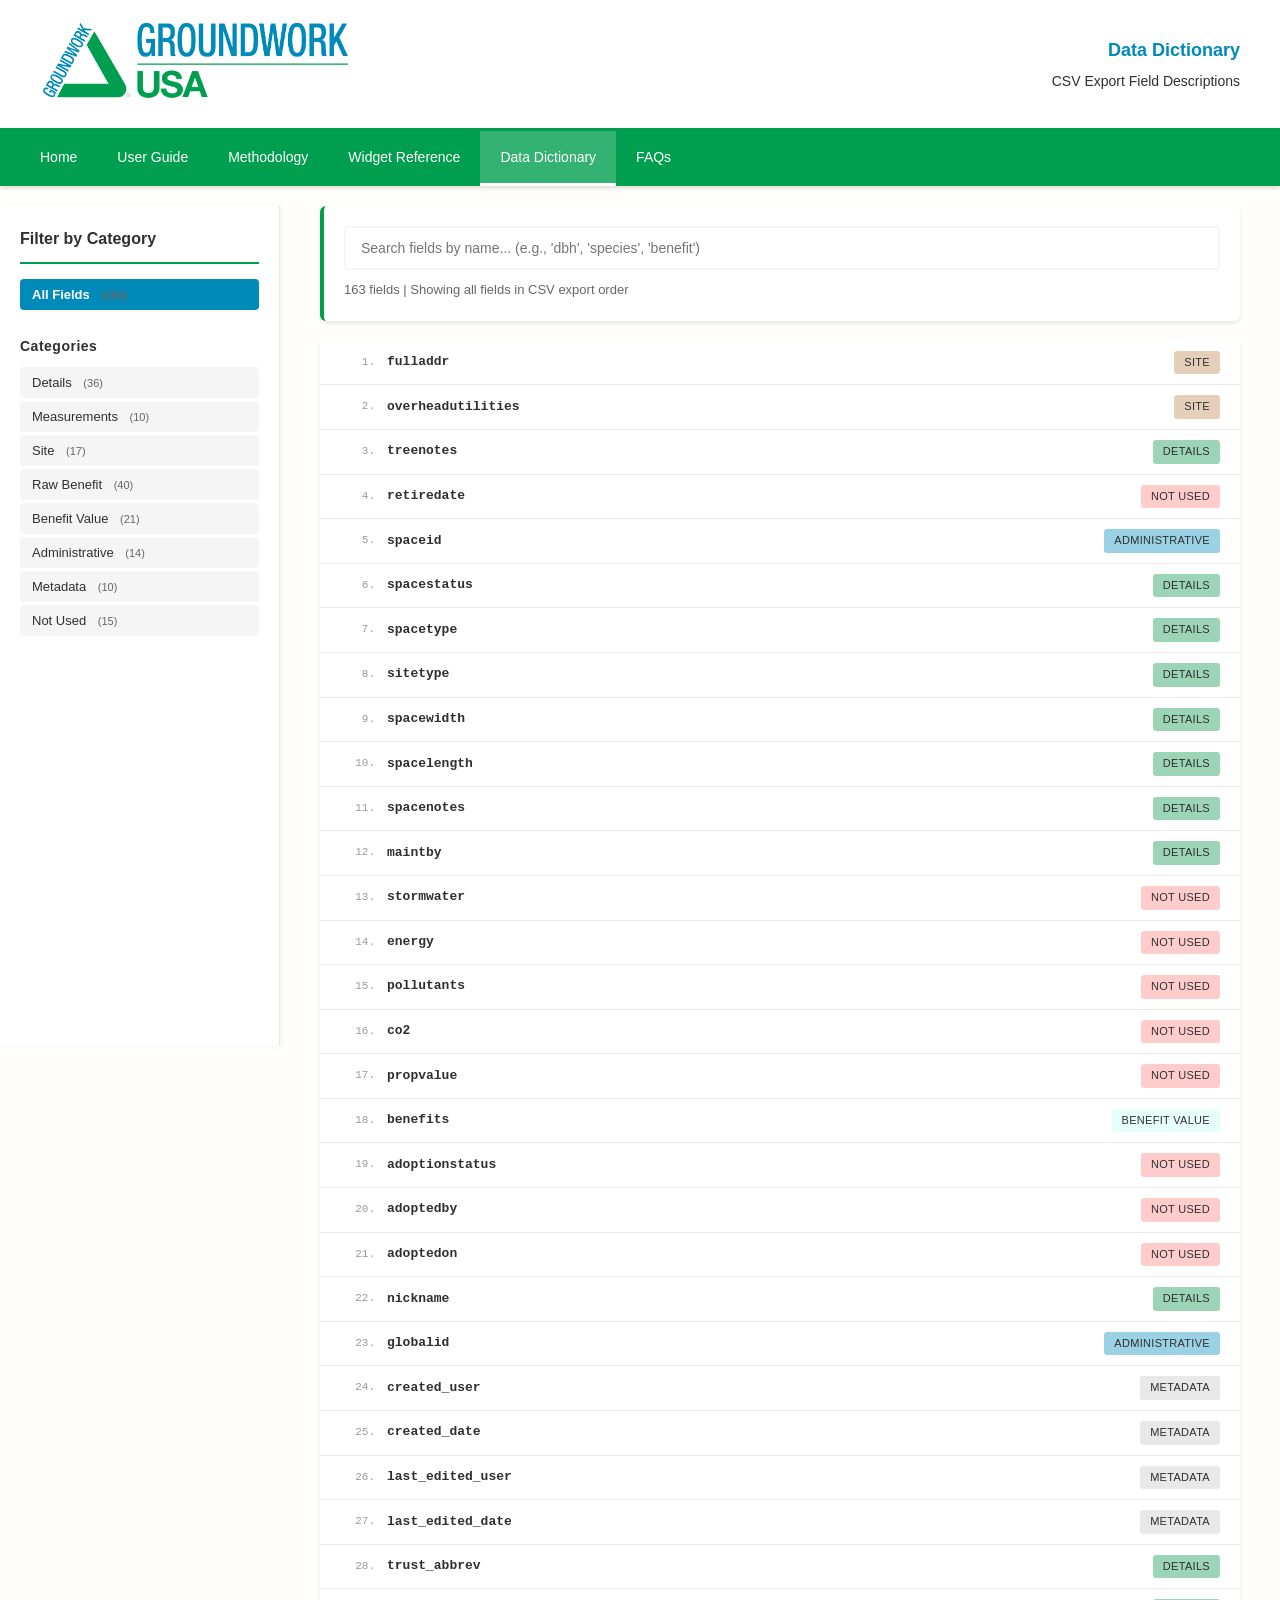
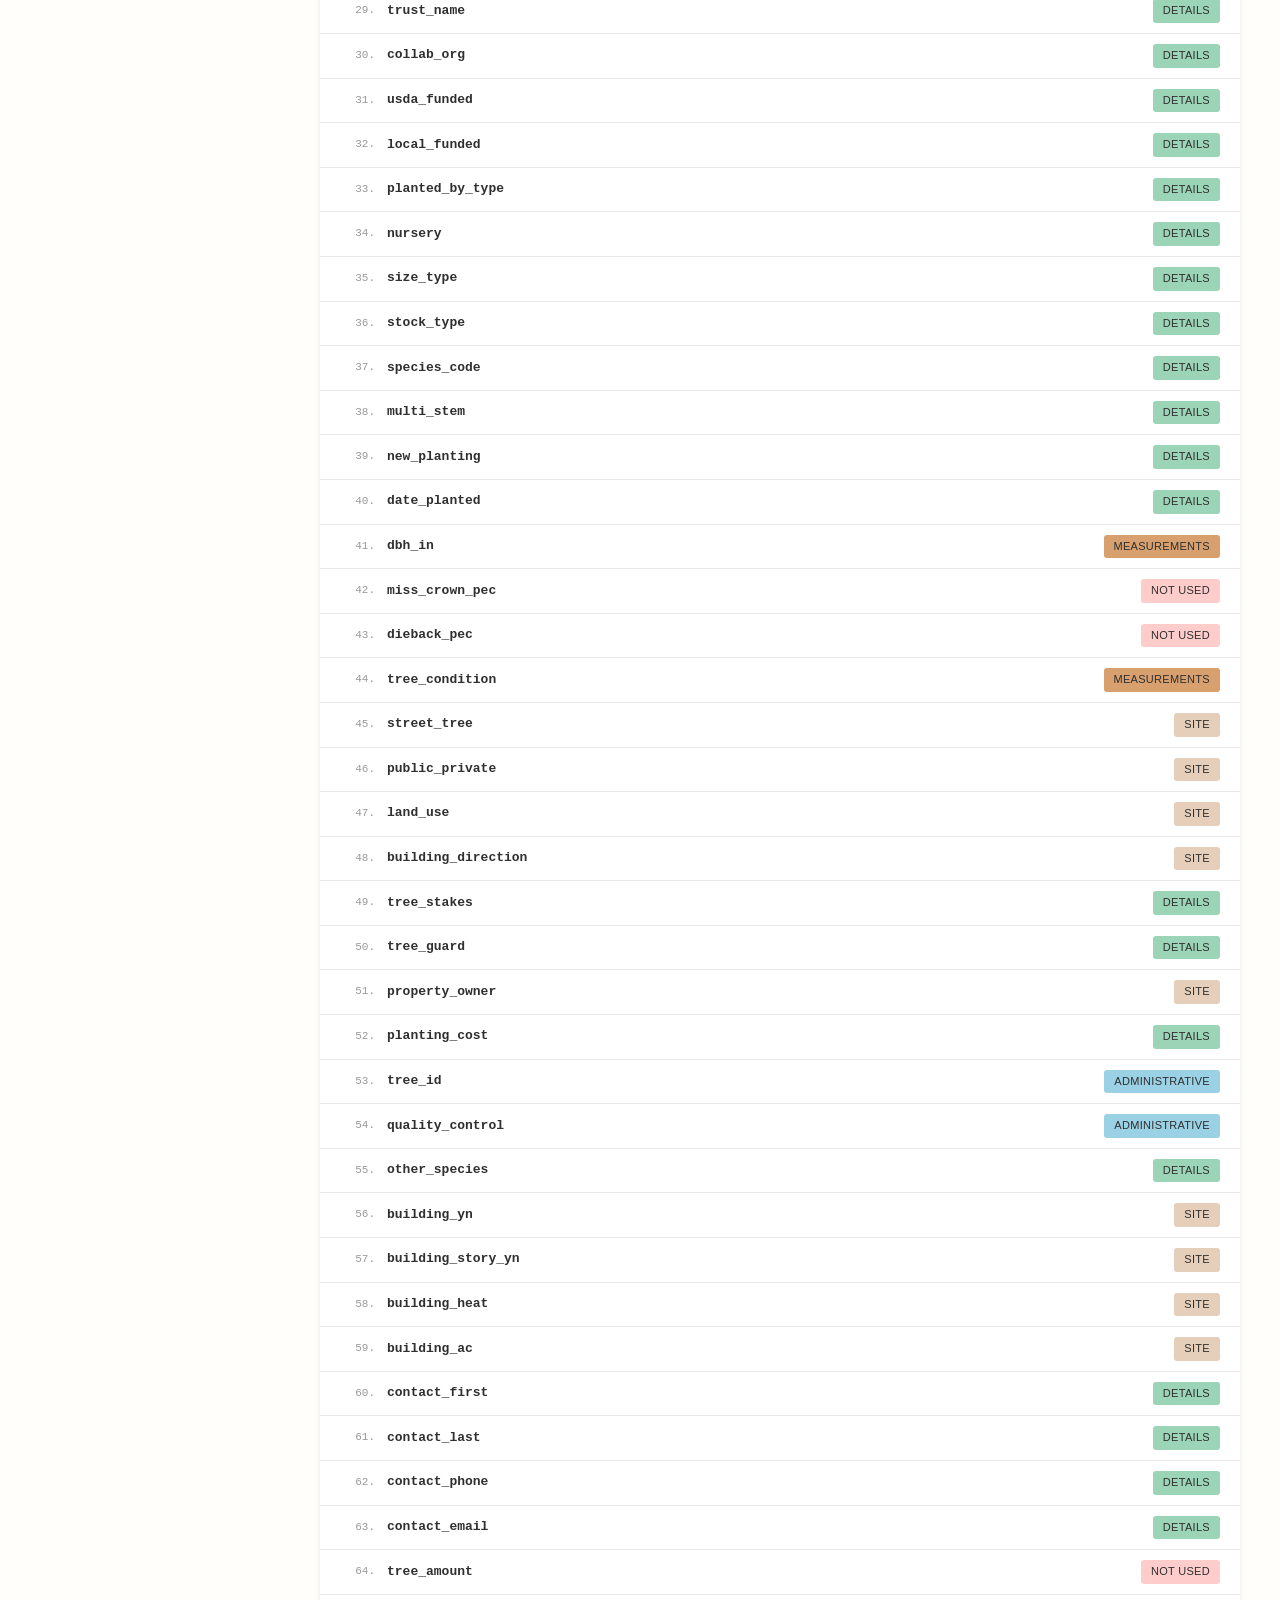
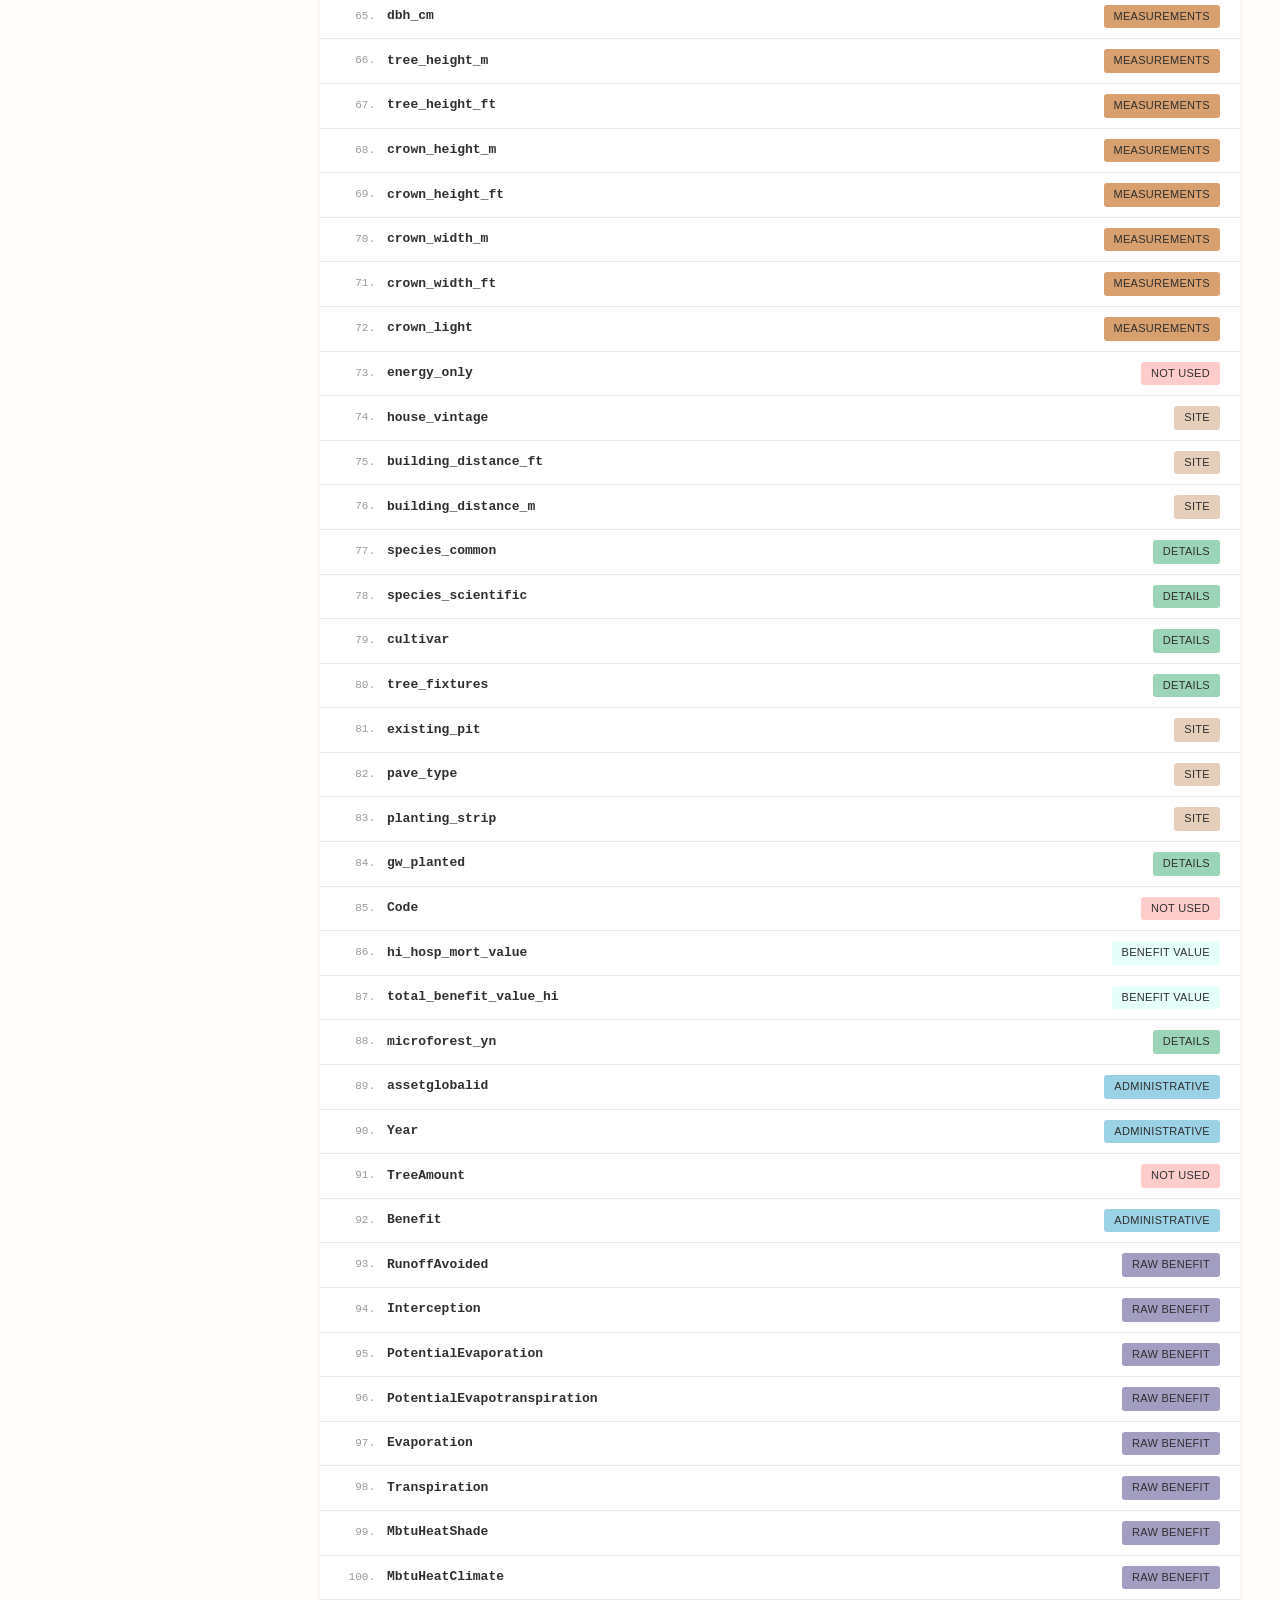
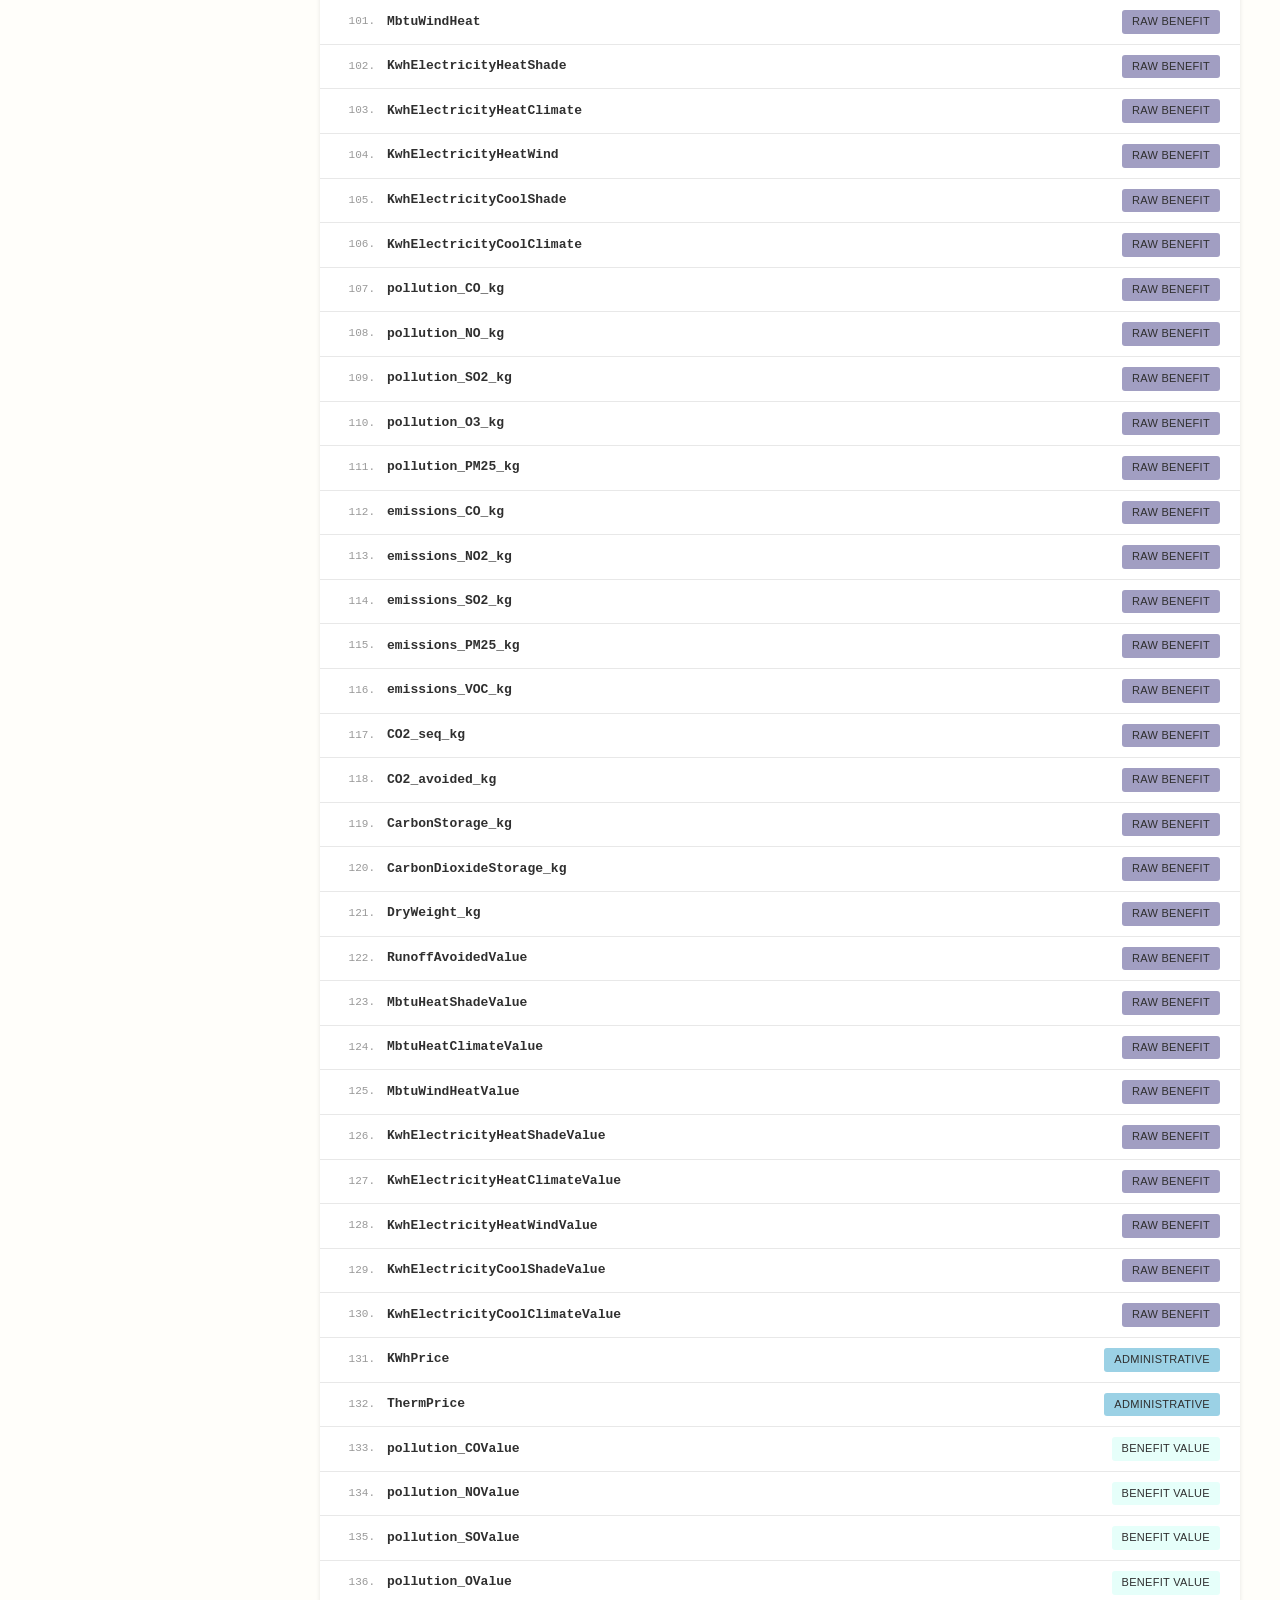
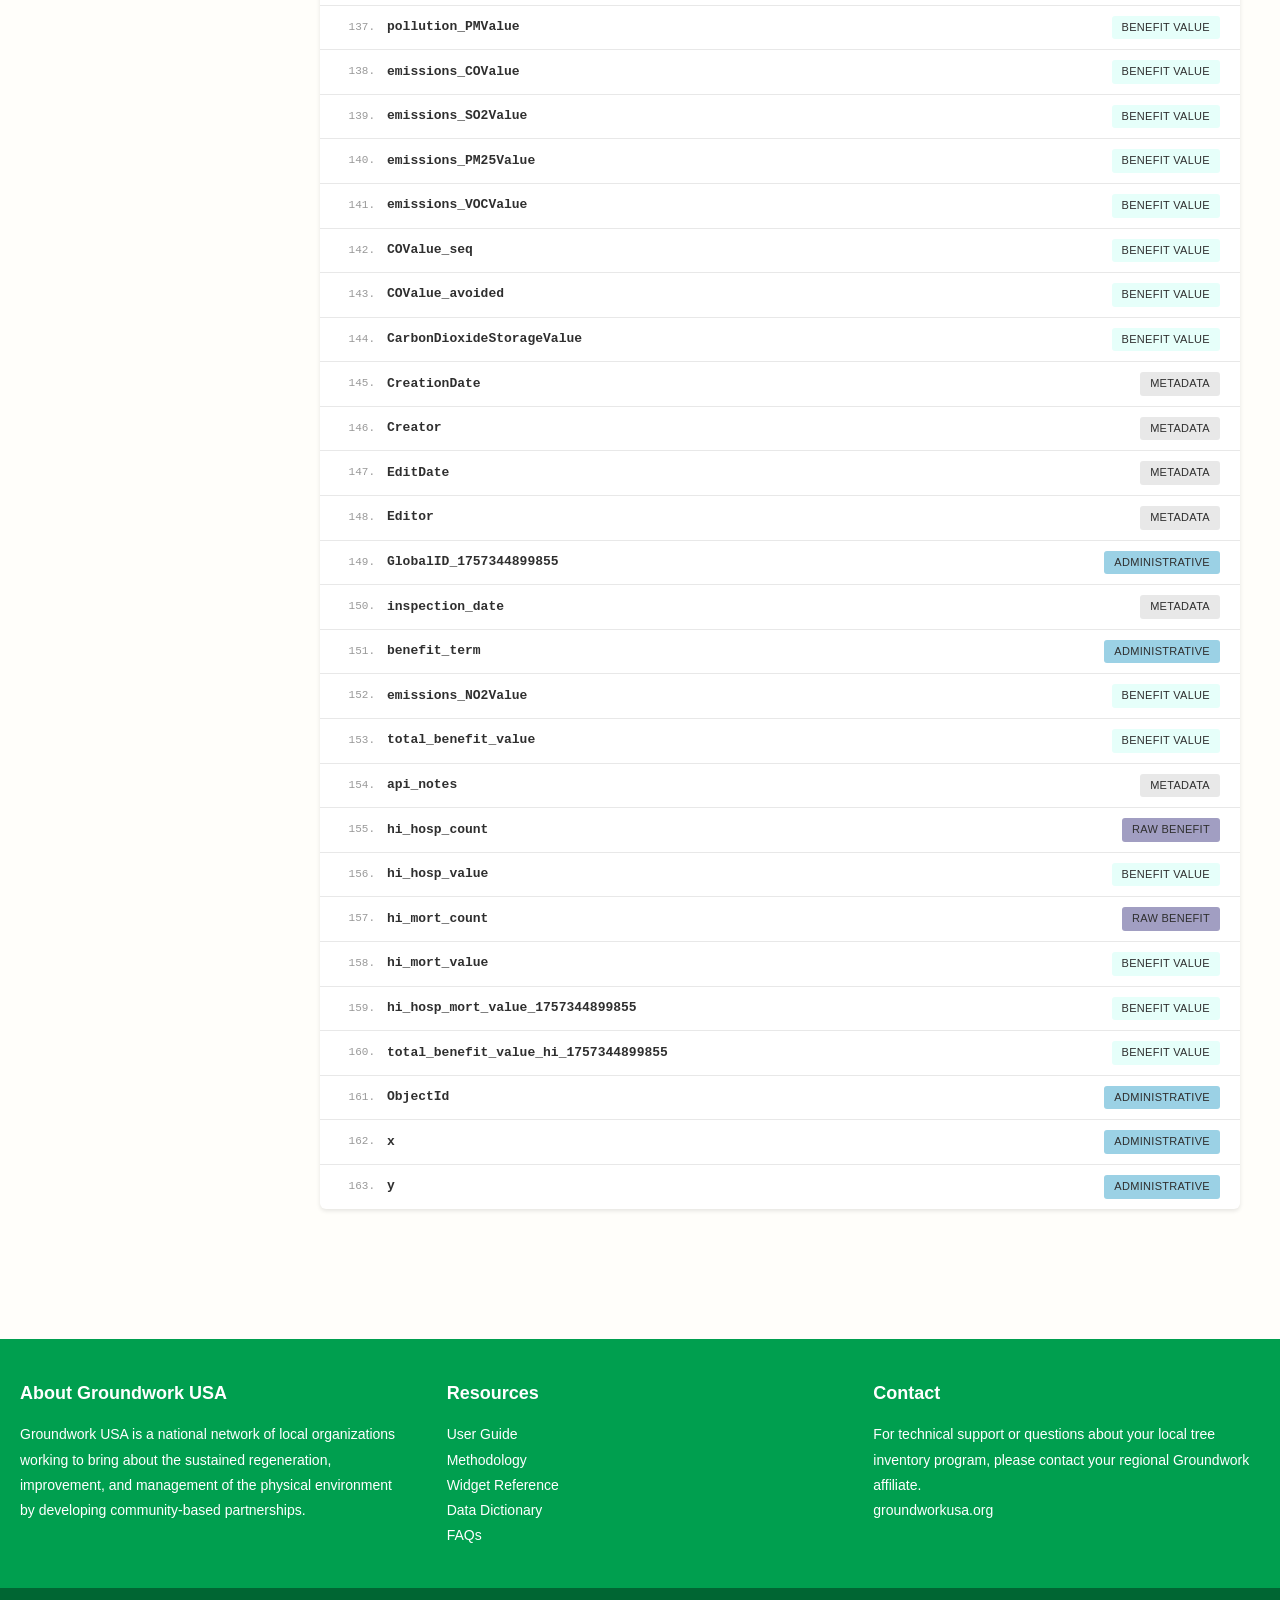
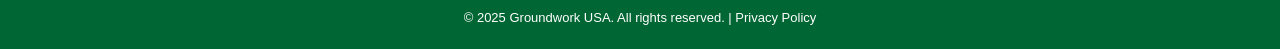
==== data-dictionary.html @ b44ecba7 "Initial commit - complete documentation site" ====
<!DOCTYPE html>
<html lang="en">
<head>
    <meta charset="UTF-8">
    <meta name="viewport" content="width=device-width, initial-scale=1.0">
    <title>Data Dictionary - Groundwork USA</title>
    <link rel="stylesheet" href="styles.css">
</head>
<body>

    <!-- HEADER -->
    <header class="site-header">
        <div class="header-content">
            <div class="logo-container">
                <img src="images/logo-groundwork.png" alt="Groundwork USA">
            </div>
            <div class="header-tagline">
                <h2>Data Dictionary</h2>
                <p>CSV Export Field Descriptions</p>
            </div>
        </div>
    </header>

    <!-- TOP NAVIGATION -->
    <nav class="main-nav">
        <ul>
            <li><a href="#home">Home</a></li>
			<li><a href="#user-guide">User Guide</a></li>
			<li><a href="#methodology">Methodology</a></li>
			<li><a href="#widget-ref">Widget Reference</a></li>
            <li><a href="#data-dictionary" class="active">Data Dictionary</a></li>
            <li><a href="#faqs">FAQs</a></li>
        </ul>
    </nav>

    <!-- MAIN LAYOUT -->
    <div class="page-container">
        
        <!-- LEFT SIDEBAR -->
        <aside class="sidebar">
            <h3>Filter by Category</h3>
            
            <div class="sidebar-section">
                <button class="filter-btn active" data-category="all">
                    All Fields <span class="filter-count">(163)</span>
                </button>
            </div>
            
            <div class="sidebar-section">
              <h4>Categories</h4>
<ul>
        <li><button class="filter-btn" data-category="Details">Details <span class="filter-count">(36)</span></button></li>
                    <li><button class="filter-btn" data-category="Measurements">Measurements <span class="filter-count">(10)</span></button></li>
                    <li><button class="filter-btn" data-category="Site">Site <span class="filter-count">(17)</span></button></li>
                    <li><button class="filter-btn" data-category="Raw Benefit">Raw Benefit <span class="filter-count">(40)</span></button></li>
                    <li><button class="filter-btn" data-category="Benefit Value">Benefit Value <span class="filter-count">(21)</span></button></li>
                    <li><button class="filter-btn" data-category="Administrative">Administrative <span class="filter-count">(14)</span></button></li>
                    <li><button class="filter-btn" data-category="Metadata">Metadata <span class="filter-count">(10)</span></button></li>
                    <li><button class="filter-btn" data-category="Not Used">Not Used <span class="filter-count">(15)</span></button></li>
                </ul>
            </div>
        </aside>

        <!-- MAIN CONTENT -->
        <main class="main-content">
            
            <!-- SEARCH -->
            <div class="search-container">
                <input type="text" 
                       id="searchBox" 
                       class="search-box" 
                       placeholder="Search fields by name... (e.g., 'dbh', 'species', 'benefit')"
                       autocomplete="off">
                <div class="search-info">
                    <span id="resultCount">163 fields</span> | Showing all fields in CSV export order
                </div>
            </div>

            <!-- FIELD LIST IN CSV ORDER -->
            <ul class="field-list" id="fieldList">
                <!-- First 10 fields with full examples -->
                
                
                
              <li class="field-item" data-category="Site">
                    <span class="field-position">1.</span>
                    <span class="field-name">fulladdr</span>
                    <span class="category-badge cat-site">Site</span>
                    <div class="field-details">
                        <div class="field-meta">
                            <div class="field-meta-line"><span class="field-meta-label">Alias:</span> <span class="field-meta-value">Nearest address</span></div>
                            <div class="field-meta-line"><span class="field-meta-label">Data Type:</span> <span class="field-meta-value">Text</span></div>
                            <div class="field-meta-line"><span class="field-meta-label">Source:</span> <span class="field-meta-value">Field collection</span></div>
                        </div>
                        <div class="field-description">
                            <strong>Description:</strong> Complete street address of tree location including street, city, state, ZIP
                        </div>
                    </div>
                </li>

                <li class="field-item" data-category="Site">
                    <span class="field-position">2.</span>
                    <span class="field-name">overheadutilities</span>
                    <span class="category-badge cat-site">Site</span>
                    <div class="field-details">
                        <div class="field-meta">
                            <div class="field-meta-line"><span class="field-meta-label">Alias:</span> <span class="field-meta-value">Overhead utilities</span></div>
                            <div class="field-meta-line"><span class="field-meta-label">Data Type:</span> <span class="field-meta-value">Text</span></div>
                            <div class="field-meta-line"><span class="field-meta-label">Source:</span> <span class="field-meta-value">Field collection</span></div>
                            <div class="field-meta-line"><span class="field-meta-label">Domain Codes:</span> <span class="field-meta-value">Yes; No</span></div>
                            <div class="field-meta-line"><span class="field-meta-label">Domain Names:</span> <span class="field-meta-value">Yes; No</span></div>
                        </div>
                        <div class="field-description">
                            <strong>Description:</strong> Are there powerlines or overhead utilities above the tree?
                        </div>
                    </div>
                </li>

                <li class="field-item" data-category="Details">
                    <span class="field-position">3.</span>
                    <span class="field-name">treenotes</span>
                    <span class="category-badge cat-details">Details</span>
                    <div class="field-details">
                        <div class="field-meta">
                            <div class="field-meta-line"><span class="field-meta-label">Alias:</span> <span class="field-meta-value">Tree notes</span></div>
                            <div class="field-meta-line"><span class="field-meta-label">Data Type:</span> <span class="field-meta-value">Text</span></div>
                            <div class="field-meta-line"><span class="field-meta-label">Source:</span> <span class="field-meta-value">Field collection</span></div>
                        </div>
                        <div class="field-description">
                            <strong>Description:</strong> Free text notes or comments regarding the tree
                        </div>
                    </div>
                </li>

                <li class="field-item" data-category="Not Used">
                    <span class="field-position">4.</span>
                    <span class="field-name">retiredate</span>
                    <span class="category-badge cat-not-used">Not Used</span>
                    <div class="field-details">
                        <div class="field-meta">
                            <div class="field-meta-line"><span class="field-meta-label">Alias:</span> <span class="field-meta-value">Date retired</span></div>
                            <div class="field-meta-line"><span class="field-meta-label">Data Type:</span> <span class="field-meta-value">Date/Time</span></div>
                            <div class="field-meta-line"><span class="field-meta-label">Source:</span> <span class="field-meta-value">Field collection</span></div>
                        </div>
                        <div class="field-description">
                            <strong>Description:</strong> Date tree was removed
                        </div>
                    </div>
                </li>

                <li class="field-item" data-category="Administrative">
                    <span class="field-position">5.</span>
                    <span class="field-name">spaceid</span>
                    <span class="category-badge cat-administrative">Administrative</span>
                    <div class="field-details">
                        <div class="field-meta">
                            <div class="field-meta-line"><span class="field-meta-label">Alias:</span> <span class="field-meta-value">Space ID</span></div>
                            <div class="field-meta-line"><span class="field-meta-label">Data Type:</span> <span class="field-meta-value">Text</span></div>
                            <div class="field-meta-line"><span class="field-meta-label">Source:</span> <span class="field-meta-value">Field collection</span></div>
                        </div>
                        <div class="field-description">
                            <strong>Description:</strong> Unique identifier for the planting space
                        </div>
                    </div>
                </li>

                <li class="field-item" data-category="Details">
                    <span class="field-position">6.</span>
                    <span class="field-name">spacestatus</span>
                    <span class="category-badge cat-details">Details</span>
                    <div class="field-details">
                        <div class="field-meta">
                            <div class="field-meta-line"><span class="field-meta-label">Alias:</span> <span class="field-meta-value">Planting space status</span></div>
                            <div class="field-meta-line"><span class="field-meta-label">Data Type:</span> <span class="field-meta-value">Text</span></div>
                            <div class="field-meta-line"><span class="field-meta-label">Source:</span> <span class="field-meta-value">Field collection</span></div>
                            <div class="field-meta-line"><span class="field-meta-label">Domain Codes:</span> <span class="field-meta-value">Available; Assigned_Planting; Planted; Stump; Retired ... (6 total)</span></div>
                            <div class="field-meta-line"><span class="field-meta-label">Domain Names:</span> <span class="field-meta-value">Available; Assigned Planting; Planted; Stump; Retired ... (6 total)</span></div>
                        </div>
                        <div class="field-description">
                            <strong>Description:</strong> Records status of a planting space. Is there a tree or is it availble to be planted?
                        </div>
                    </div>
                </li>

                <li class="field-item" data-category="Details">
                    <span class="field-position">7.</span>
                    <span class="field-name">spacetype</span>
                    <span class="category-badge cat-details">Details</span>
                    <div class="field-details">
                        <div class="field-meta">
                            <div class="field-meta-line"><span class="field-meta-label">Alias:</span> <span class="field-meta-value">Planting space type</span></div>
                            <div class="field-meta-line"><span class="field-meta-label">Data Type:</span> <span class="field-meta-value">Text</span></div>
                            <div class="field-meta-line"><span class="field-meta-label">Source:</span> <span class="field-meta-value">Field collection</span></div>
                            <div class="field-meta-line"><span class="field-meta-label">Domain Codes:</span> <span class="field-meta-value">Bark; Brick; Grass; Grate; Grave ... (9 total)</span></div>
                            <div class="field-meta-line"><span class="field-meta-label">Domain Names:</span> <span class="field-meta-value">Bark; Brick; Grass; Grate; Gravel ... (9 total)</span></div>
                        </div>
                        <div class="field-description">
                            <strong>Description:</strong> Types of urban tree planting spaces.
                        </div>
                    </div>
                </li>

                <li class="field-item" data-category="Details">
                    <span class="field-position">8.</span>
                    <span class="field-name">sitetype</span>
                    <span class="category-badge cat-details">Details</span>
                    <div class="field-details">
                        <div class="field-meta">
                            <div class="field-meta-line"><span class="field-meta-label">Alias:</span> <span class="field-meta-value">Site type</span></div>
                            <div class="field-meta-line"><span class="field-meta-label">Data Type:</span> <span class="field-meta-value">Text</span></div>
                            <div class="field-meta-line"><span class="field-meta-label">Source:</span> <span class="field-meta-value">Field collection</span></div>
                            <div class="field-meta-line"><span class="field-meta-label">Domain Codes:</span> <span class="field-meta-value">Circle; Curb; Island; Landscape; Median ... (8 total)</span></div>
                            <div class="field-meta-line"><span class="field-meta-label">Domain Names:</span> <span class="field-meta-value">Traffic circle; Curb; Traffic island; Landscape area; Traffic median ... (8 total)</span></div>
                        </div>
                        <div class="field-description">
                            <strong>Description:</strong> Types of urban tree planting sites.
                        </div>
                    </div>
                </li>

                <li class="field-item" data-category="Details">
                    <span class="field-position">9.</span>
                    <span class="field-name">spacewidth</span>
                    <span class="category-badge cat-details">Details</span>
                    <div class="field-details">
                        <div class="field-meta">
                            <div class="field-meta-line"><span class="field-meta-label">Alias:</span> <span class="field-meta-value">Width</span></div>
                            <div class="field-meta-line"><span class="field-meta-label">Data Type:</span> <span class="field-meta-value">Decimal</span></div>
                            <div class="field-meta-line"><span class="field-meta-label">Source:</span> <span class="field-meta-value">Field collection</span></div>
                        </div>
                        <div class="field-description">
                            <strong>Description:</strong> Planting space width (in)
                        </div>
                    </div>
                </li>

              <li class="field-item" data-category="Details">
                    <span class="field-position">10.</span>
                    <span class="field-name">spacelength</span>
                    <span class="category-badge cat-details">Details</span>
                    <div class="field-details">
                        <div class="field-meta">
                            <div class="field-meta-line"><span class="field-meta-label">Alias:</span> <span class="field-meta-value">Length</span></div>
                            <div class="field-meta-line"><span class="field-meta-label">Data Type:</span> <span class="field-meta-value">Decimal</span></div>
                            <div class="field-meta-line"><span class="field-meta-label">Source:</span> <span class="field-meta-value">Field collection</span></div>
                        </div>
                        <div class="field-description">
                            <strong>Description:</strong> Planting space length (in)
                        </div>
                    </div>
                </li>

                <li class="field-item" data-category="Details">
                    <span class="field-position">11.</span>
                    <span class="field-name">spacenotes</span>
                    <span class="category-badge cat-details">Details</span>
                    <div class="field-details">
                        <div class="field-meta">
                            <div class="field-meta-line"><span class="field-meta-label">Alias:</span> <span class="field-meta-value">Space notes</span></div>
                            <div class="field-meta-line"><span class="field-meta-label">Data Type:</span> <span class="field-meta-value">Text</span></div>
                            <div class="field-meta-line"><span class="field-meta-label">Source:</span> <span class="field-meta-value">Field collection</span></div>
                        </div>
                        <div class="field-description">
                            <strong>Description:</strong> Free text notes or comments regarding the planting space
                        </div>
                    </div>
                </li>

                <li class="field-item" data-category="Details">
                    <span class="field-position">12.</span>
                    <span class="field-name">maintby</span>
                    <span class="category-badge cat-details">Details</span>
                    <div class="field-details">
                        <div class="field-meta">
                            <div class="field-meta-line"><span class="field-meta-label">Alias:</span> <span class="field-meta-value">Maintained by</span></div>
                            <div class="field-meta-line"><span class="field-meta-label">Data Type:</span> <span class="field-meta-value">Integer</span></div>
                            <div class="field-meta-line"><span class="field-meta-label">Source:</span> <span class="field-meta-value">Field collection</span></div>
                            <div class="field-meta-line"><span class="field-meta-label">Domain Codes:</span> <span class="field-meta-value">0; 1; 2; 3; 4 ... (6 total)</span></div>
                            <div class="field-meta-line"><span class="field-meta-label">Domain Names:</span> <span class="field-meta-value">Groundwork; Collaborating Organization; Resident or Volunteer; Local Government; Other ... (6 total)</span></div>
                        </div>
                        <div class="field-description">
                            <strong>Description:</strong> Primary caretaker of the tree
                        </div>
                    </div>
                </li>

                <li class="field-item" data-category="Not Used">
                    <span class="field-position">13.</span>
                    <span class="field-name">stormwater</span>
                    <span class="category-badge cat-not-used">Not Used</span>
                    <div class="field-details">
                        <div class="field-meta">
                            <div class="field-meta-line"><span class="field-meta-label">Alias:</span> <span class="field-meta-value">Stormwater intercepted</span></div>
                            <div class="field-meta-line"><span class="field-meta-label">Data Type:</span> <span class="field-meta-value">Decimal</span></div>
                            <div class="field-meta-line"><span class="field-meta-label">Source:</span> <span class="field-meta-value">Field collection</span></div>
                        </div>
                        <div class="field-description">
                            <strong>Description:</strong> 
                        </div>
                    </div>
                </li>

                <li class="field-item" data-category="Not Used">
                    <span class="field-position">14.</span>
                    <span class="field-name">energy</span>
                    <span class="category-badge cat-not-used">Not Used</span>
                    <div class="field-details">
                        <div class="field-meta">
                            <div class="field-meta-line"><span class="field-meta-label">Alias:</span> <span class="field-meta-value">Energy conserved</span></div>
                            <div class="field-meta-line"><span class="field-meta-label">Data Type:</span> <span class="field-meta-value">Decimal</span></div>
                            <div class="field-meta-line"><span class="field-meta-label">Source:</span> <span class="field-meta-value">Field collection</span></div>
                        </div>
                        <div class="field-description">
                            <strong>Description:</strong> 
                        </div>
                    </div>
                </li>

                <li class="field-item" data-category="Not Used">
                    <span class="field-position">15.</span>
                    <span class="field-name">pollutants</span>
                    <span class="category-badge cat-not-used">Not Used</span>
                    <div class="field-details">
                        <div class="field-meta">
                            <div class="field-meta-line"><span class="field-meta-label">Alias:</span> <span class="field-meta-value">Air pollutants removed</span></div>
                            <div class="field-meta-line"><span class="field-meta-label">Data Type:</span> <span class="field-meta-value">Decimal</span></div>
                            <div class="field-meta-line"><span class="field-meta-label">Source:</span> <span class="field-meta-value">Field collection</span></div>
                        </div>
                        <div class="field-description">
                            <strong>Description:</strong> 
                        </div>
                    </div>
                </li>

                <li class="field-item" data-category="Not Used">
                    <span class="field-position">16.</span>
                    <span class="field-name">co2</span>
                    <span class="category-badge cat-not-used">Not Used</span>
                    <div class="field-details">
                        <div class="field-meta">
                            <div class="field-meta-line"><span class="field-meta-label">Alias:</span> <span class="field-meta-value">Carbon dioxide reduced</span></div>
                            <div class="field-meta-line"><span class="field-meta-label">Data Type:</span> <span class="field-meta-value">Decimal</span></div>
                            <div class="field-meta-line"><span class="field-meta-label">Source:</span> <span class="field-meta-value">iTree API</span></div>
                        </div>
                        <div class="field-description">
                            <strong>Description:</strong> 
                        </div>
                    </div>
                </li>

                <li class="field-item" data-category="Not Used">
                    <span class="field-position">17.</span>
                    <span class="field-name">propvalue</span>
                    <span class="category-badge cat-not-used">Not Used</span>
                    <div class="field-details">
                        <div class="field-meta">
                            <div class="field-meta-line"><span class="field-meta-label">Alias:</span> <span class="field-meta-value">Increased property value</span></div>
                            <div class="field-meta-line"><span class="field-meta-label">Data Type:</span> <span class="field-meta-value">Decimal</span></div>
                            <div class="field-meta-line"><span class="field-meta-label">Source:</span> <span class="field-meta-value">iTree API</span></div>
                        </div>
                        <div class="field-description">
                            <strong>Description:</strong> 
                        </div>
                    </div>
                </li>

                <li class="field-item" data-category="Benefit Value">
                    <span class="field-position">18.</span>
                    <span class="field-name">benefits</span>
                    <span class="category-badge cat-benefit-value">Benefit Value</span>
                    <div class="field-details">
                        <div class="field-meta">
                            <div class="field-meta-line"><span class="field-meta-label">Alias:</span> <span class="field-meta-value">Total Value of Benefits ($)</span></div>
                            <div class="field-meta-line"><span class="field-meta-label">Data Type:</span> <span class="field-meta-value">Decimal</span></div>
                            <div class="field-meta-line"><span class="field-meta-label">Source:</span> <span class="field-meta-value">iTree API</span></div>
                        </div>
                        <div class="field-description">
                            <strong>Description:</strong> 25-year cumulative eco benefit value ($USD25)
                        </div>
                    </div>
                </li>

                <li class="field-item" data-category="Not Used">
                    <span class="field-position">19.</span>
                    <span class="field-name">adoptionstatus</span>
                    <span class="category-badge cat-not-used">Not Used</span>
                    <div class="field-details">
                        <div class="field-meta">
                            <div class="field-meta-line"><span class="field-meta-label">Alias:</span> <span class="field-meta-value">Adoption Status</span></div>
                            <div class="field-meta-line"><span class="field-meta-label">Data Type:</span> <span class="field-meta-value">Text</span></div>
                            <div class="field-meta-line"><span class="field-meta-label">Source:</span> <span class="field-meta-value">Field collection</span></div>
                            <div class="field-meta-line"><span class="field-meta-label">Domain Codes:</span> <span class="field-meta-value">Available; Adopted</span></div>
                            <div class="field-meta-line"><span class="field-meta-label">Domain Names:</span> <span class="field-meta-value">Available; Adopted</span></div>
                        </div>
                        <div class="field-description">
                            <strong>Description:</strong> 
                        </div>
                    </div>
                </li>

                <li class="field-item" data-category="Not Used">
                    <span class="field-position">20.</span>
                    <span class="field-name">adoptedby</span>
                    <span class="category-badge cat-not-used">Not Used</span>
                    <div class="field-details">
                        <div class="field-meta">
                            <div class="field-meta-line"><span class="field-meta-label">Alias:</span> <span class="field-meta-value">Adopted By</span></div>
                            <div class="field-meta-line"><span class="field-meta-label">Data Type:</span> <span class="field-meta-value">Text</span></div>
                            <div class="field-meta-line"><span class="field-meta-label">Source:</span> <span class="field-meta-value">Field collection</span></div>
                        </div>
                        <div class="field-description">
                            <strong>Description:</strong> 
                        </div>
                    </div>
                </li>

                <li class="field-item" data-category="Not Used">
                    <span class="field-position">21.</span>
                    <span class="field-name">adoptedon</span>
                    <span class="category-badge cat-not-used">Not Used</span>
                    <div class="field-details">
                        <div class="field-meta">
                            <div class="field-meta-line"><span class="field-meta-label">Alias:</span> <span class="field-meta-value">Adopted On</span></div>
                            <div class="field-meta-line"><span class="field-meta-label">Data Type:</span> <span class="field-meta-value">Date/Time</span></div>
                            <div class="field-meta-line"><span class="field-meta-label">Source:</span> <span class="field-meta-value">Field collection</span></div>
                        </div>
                        <div class="field-description">
                            <strong>Description:</strong> 
                        </div>
                    </div>
                </li>

                <li class="field-item" data-category="Details">
                    <span class="field-position">22.</span>
                    <span class="field-name">nickname</span>
                    <span class="category-badge cat-details">Details</span>
                    <div class="field-details">
                        <div class="field-meta">
                            <div class="field-meta-line"><span class="field-meta-label">Alias:</span> <span class="field-meta-value">Nickname</span></div>
                            <div class="field-meta-line"><span class="field-meta-label">Data Type:</span> <span class="field-meta-value">Text</span></div>
                            <div class="field-meta-line"><span class="field-meta-label">Source:</span> <span class="field-meta-value">Field collection</span></div>
                        </div>
                        <div class="field-description">
                            <strong>Description:</strong> A nickname given by the data collector just for fun.
                        </div>
                    </div>
                </li>

                <li class="field-item" data-category="Administrative">
                    <span class="field-position">23.</span>
                    <span class="field-name">globalid</span>
                    <span class="category-badge cat-administrative">Administrative</span>
                    <div class="field-details">
                        <div class="field-meta">
                            <div class="field-meta-line"><span class="field-meta-label">Alias:</span> <span class="field-meta-value">Global ID</span></div>
                            <div class="field-meta-line"><span class="field-meta-label">Data Type:</span> <span class="field-meta-value">Text</span></div>
                            <div class="field-meta-line"><span class="field-meta-label">Source:</span> <span class="field-meta-value">System-generated</span></div>
                        </div>
                        <div class="field-description">
                            <strong>Description:</strong> ESRI Global ID for geodatabase record management
                        </div>
                    </div>
                </li>

                <li class="field-item" data-category="Metadata">
                    <span class="field-position">24.</span>
                    <span class="field-name">created_user</span>
                    <span class="category-badge cat-metadata">Metadata</span>
                    <div class="field-details">
                        <div class="field-meta">
                            <div class="field-meta-line"><span class="field-meta-label">Alias:</span> <span class="field-meta-value">Created By</span></div>
                            <div class="field-meta-line"><span class="field-meta-label">Data Type:</span> <span class="field-meta-value">Text</span></div>
                            <div class="field-meta-line"><span class="field-meta-label">Source:</span> <span class="field-meta-value">System-generated</span></div>
                        </div>
                        <div class="field-description">
                            <strong>Description:</strong> User that created the tree record
                        </div>
                    </div>
                </li>

                <li class="field-item" data-category="Metadata">
                    <span class="field-position">25.</span>
                    <span class="field-name">created_date</span>
                    <span class="category-badge cat-metadata">Metadata</span>
                    <div class="field-details">
                        <div class="field-meta">
                            <div class="field-meta-line"><span class="field-meta-label">Alias:</span> <span class="field-meta-value">Created On</span></div>
                            <div class="field-meta-line"><span class="field-meta-label">Data Type:</span> <span class="field-meta-value">Date/Time</span></div>
                            <div class="field-meta-line"><span class="field-meta-label">Source:</span> <span class="field-meta-value">System-generated</span></div>
                        </div>
                        <div class="field-description">
                            <strong>Description:</strong> Timestamp of record creation
                        </div>
                    </div>
                </li>

                <li class="field-item" data-category="Metadata">
                    <span class="field-position">26.</span>
                    <span class="field-name">last_edited_user</span>
                    <span class="category-badge cat-metadata">Metadata</span>
                    <div class="field-details">
                        <div class="field-meta">
                            <div class="field-meta-line"><span class="field-meta-label">Alias:</span> <span class="field-meta-value">Last Edited By</span></div>
                            <div class="field-meta-line"><span class="field-meta-label">Data Type:</span> <span class="field-meta-value">Text</span></div>
                            <div class="field-meta-line"><span class="field-meta-label">Source:</span> <span class="field-meta-value">System-generated</span></div>
                        </div>
                        <div class="field-description">
                            <strong>Description:</strong> Last user to edit the tree record
                        </div>
                    </div>
                </li>

                <li class="field-item" data-category="Metadata">
                    <span class="field-position">27.</span>
                    <span class="field-name">last_edited_date</span>
                    <span class="category-badge cat-metadata">Metadata</span>
                    <div class="field-details">
                        <div class="field-meta">
                            <div class="field-meta-line"><span class="field-meta-label">Alias:</span> <span class="field-meta-value">Last Edited On</span></div>
                            <div class="field-meta-line"><span class="field-meta-label">Data Type:</span> <span class="field-meta-value">Date/Time</span></div>
                            <div class="field-meta-line"><span class="field-meta-label">Source:</span> <span class="field-meta-value">System-generated</span></div>
                        </div>
                        <div class="field-description">
                            <strong>Description:</strong> Timestamp of last edit
                        </div>
                    </div>
                </li>

                <li class="field-item" data-category="Details">
                    <span class="field-position">28.</span>
                    <span class="field-name">trust_abbrev</span>
                    <span class="category-badge cat-details">Details</span>
                    <div class="field-details">
                        <div class="field-meta">
                            <div class="field-meta-line"><span class="field-meta-label">Alias:</span> <span class="field-meta-value">Trust Abbreviation</span></div>
                            <div class="field-meta-line"><span class="field-meta-label">Data Type:</span> <span class="field-meta-value">Text</span></div>
                            <div class="field-meta-line"><span class="field-meta-label">Source:</span> <span class="field-meta-value">Field collection</span></div>
                        </div>
                        <div class="field-description">
                            <strong>Description:</strong> Groundwork Trust abbreviation
                        </div>
                    </div>
                </li>

                <li class="field-item" data-category="Details">
                    <span class="field-position">29.</span>
                    <span class="field-name">trust_name</span>
                    <span class="category-badge cat-details">Details</span>
                    <div class="field-details">
                        <div class="field-meta">
                            <div class="field-meta-line"><span class="field-meta-label">Alias:</span> <span class="field-meta-value">Trust Name</span></div>
                            <div class="field-meta-line"><span class="field-meta-label">Data Type:</span> <span class="field-meta-value">Text</span></div>
                            <div class="field-meta-line"><span class="field-meta-label">Source:</span> <span class="field-meta-value">Field collection</span></div>
                        </div>
                        <div class="field-description">
                            <strong>Description:</strong> Groundwork Trust full name
                        </div>
                    </div>
                </li>

                <li class="field-item" data-category="Details">
                    <span class="field-position">30.</span>
                    <span class="field-name">collab_org</span>
                    <span class="category-badge cat-details">Details</span>
                    <div class="field-details">
                        <div class="field-meta">
                            <div class="field-meta-line"><span class="field-meta-label">Alias:</span> <span class="field-meta-value">Collaborating Org</span></div>
                            <div class="field-meta-line"><span class="field-meta-label">Data Type:</span> <span class="field-meta-value">Text</span></div>
                            <div class="field-meta-line"><span class="field-meta-label">Source:</span> <span class="field-meta-value">Field collection</span></div>
                        </div>
                        <div class="field-description">
                            <strong>Description:</strong> Name of collaborating organization
                        </div>
                    </div>
                </li>

                <li class="field-item" data-category="Details">
                    <span class="field-position">31.</span>
                    <span class="field-name">usda_funded</span>
                    <span class="category-badge cat-details">Details</span>
                    <div class="field-details">
                        <div class="field-meta">
                            <div class="field-meta-line"><span class="field-meta-label">Alias:</span> <span class="field-meta-value">USDA Funded</span></div>
                            <div class="field-meta-line"><span class="field-meta-label">Data Type:</span> <span class="field-meta-value">Text</span></div>
                            <div class="field-meta-line"><span class="field-meta-label">Source:</span> <span class="field-meta-value">Field collection</span></div>
                            <div class="field-meta-line"><span class="field-meta-label">Domain Codes:</span> <span class="field-meta-value">Yes; No</span></div>
                            <div class="field-meta-line"><span class="field-meta-label">Domain Names:</span> <span class="field-meta-value">Yes; No</span></div>
                        </div>
                        <div class="field-description">
                            <strong>Description:</strong> Records if the tree planting or inventory was funded by the USDA
                        </div>
                    </div>
                </li>

                <li class="field-item" data-category="Details">
                    <span class="field-position">32.</span>
                    <span class="field-name">local_funded</span>
                    <span class="category-badge cat-details">Details</span>
                    <div class="field-details">
                        <div class="field-meta">
                            <div class="field-meta-line"><span class="field-meta-label">Alias:</span> <span class="field-meta-value">Local Funding Source</span></div>
                            <div class="field-meta-line"><span class="field-meta-label">Data Type:</span> <span class="field-meta-value">Text</span></div>
                            <div class="field-meta-line"><span class="field-meta-label">Source:</span> <span class="field-meta-value">Field collection</span></div>
                        </div>
                        <div class="field-description">
                            <strong>Description:</strong> Designates a local funding source specific to a Groundwork Trust or collaborating organization
                        </div>
                    </div>
                </li>

                <li class="field-item" data-category="Details">
                    <span class="field-position">33.</span>
                    <span class="field-name">planted_by_type</span>
                    <span class="category-badge cat-details">Details</span>
                    <div class="field-details">
                        <div class="field-meta">
                            <div class="field-meta-line"><span class="field-meta-label">Alias:</span> <span class="field-meta-value">Planted by Type</span></div>
                            <div class="field-meta-line"><span class="field-meta-label">Data Type:</span> <span class="field-meta-value">Text</span></div>
                            <div class="field-meta-line"><span class="field-meta-label">Source:</span> <span class="field-meta-value">Field collection</span></div>
                            <div class="field-meta-line"><span class="field-meta-label">Domain Codes:</span> <span class="field-meta-value">adult staff; youth staff; volunteers; homeowner; contractor ... (6 total)</span></div>
                            <div class="field-meta-line"><span class="field-meta-label">Domain Names:</span> <span class="field-meta-value">adult staff; youth staff; volunteers; homeowner; contractor ... (6 total)</span></div>
                        </div>
                        <div class="field-description">
                            <strong>Description:</strong> Type of entity that planted the tree (e.g., youth staff, contractor)
                        </div>
                    </div>
                </li>

                <li class="field-item" data-category="Details">
                    <span class="field-position">34.</span>
                    <span class="field-name">nursery</span>
                    <span class="category-badge cat-details">Details</span>
                    <div class="field-details">
                        <div class="field-meta">
                            <div class="field-meta-line"><span class="field-meta-label">Alias:</span> <span class="field-meta-value">Nursery of Origin</span></div>
                            <div class="field-meta-line"><span class="field-meta-label">Data Type:</span> <span class="field-meta-value">Text</span></div>
                            <div class="field-meta-line"><span class="field-meta-label">Source:</span> <span class="field-meta-value">Field collection</span></div>
                        </div>
                        <div class="field-description">
                            <strong>Description:</strong> Nursery or source where tree was obtained
                        </div>
                    </div>
                </li>

                <li class="field-item" data-category="Details">
                    <span class="field-position">35.</span>
                    <span class="field-name">size_type</span>
                    <span class="category-badge cat-details">Details</span>
                    <div class="field-details">
                        <div class="field-meta">
                            <div class="field-meta-line"><span class="field-meta-label">Alias:</span> <span class="field-meta-value">Tree Size Type</span></div>
                            <div class="field-meta-line"><span class="field-meta-label">Data Type:</span> <span class="field-meta-value">Text</span></div>
                            <div class="field-meta-line"><span class="field-meta-label">Source:</span> <span class="field-meta-value">Field collection</span></div>
                            <div class="field-meta-line"><span class="field-meta-label">Domain Codes:</span> <span class="field-meta-value">canopy; understory; evergreen; unsure</span></div>
                            <div class="field-meta-line"><span class="field-meta-label">Domain Names:</span> <span class="field-meta-value">canopy; understory; evergreen; unsure</span></div>
                        </div>
                        <div class="field-description">
                            <strong>Description:</strong> Size category at planting (e.g., canopy, understory)
                        </div>
                    </div>
                </li>

                <li class="field-item" data-category="Details">
                    <span class="field-position">36.</span>
                    <span class="field-name">stock_type</span>
                    <span class="category-badge cat-details">Details</span>
                    <div class="field-details">
                        <div class="field-meta">
                            <div class="field-meta-line"><span class="field-meta-label">Alias:</span> <span class="field-meta-value">Tree Stock Type</span></div>
                            <div class="field-meta-line"><span class="field-meta-label">Data Type:</span> <span class="field-meta-value">Text</span></div>
                            <div class="field-meta-line"><span class="field-meta-label">Source:</span> <span class="field-meta-value">Field collection</span></div>
                            <div class="field-meta-line"><span class="field-meta-label">Domain Codes:</span> <span class="field-meta-value">ball-and-burlap; container; bareroot; seedling; other</span></div>
                            <div class="field-meta-line"><span class="field-meta-label">Domain Names:</span> <span class="field-meta-value">ball-and-burlap; container; bareroot; seedling; other</span></div>
                        </div>
                        <div class="field-description">
                            <strong>Description:</strong> Type of nursery stock (e.g., container, B&B, bare root)
                        </div>
                    </div>
                </li>

                <li class="field-item" data-category="Details">
                    <span class="field-position">37.</span>
                    <span class="field-name">species_code</span>
                    <span class="category-badge cat-details">Details</span>
                    <div class="field-details">
                        <div class="field-meta">
                            <div class="field-meta-line"><span class="field-meta-label">Alias:</span> <span class="field-meta-value">Species Code</span></div>
                            <div class="field-meta-line"><span class="field-meta-label">Data Type:</span> <span class="field-meta-value">Text</span></div>
                            <div class="field-meta-line"><span class="field-meta-label">Source:</span> <span class="field-meta-value">Field collection</span></div>
                        </div>
                        <div class="field-description">
                            <strong>Description:</strong> iTree species code
                        </div>
                    </div>
                </li>

                <li class="field-item" data-category="Details">
                    <span class="field-position">38.</span>
                    <span class="field-name">multi_stem</span>
                    <span class="category-badge cat-details">Details</span>
                    <div class="field-details">
                        <div class="field-meta">
                            <div class="field-meta-line"><span class="field-meta-label">Alias:</span> <span class="field-meta-value">Multi-stem</span></div>
                            <div class="field-meta-line"><span class="field-meta-label">Data Type:</span> <span class="field-meta-value">Text</span></div>
                            <div class="field-meta-line"><span class="field-meta-label">Source:</span> <span class="field-meta-value">Field collection</span></div>
                            <div class="field-meta-line"><span class="field-meta-label">Domain Codes:</span> <span class="field-meta-value">Yes; No</span></div>
                            <div class="field-meta-line"><span class="field-meta-label">Domain Names:</span> <span class="field-meta-value">Yes; No</span></div>
                        </div>
                        <div class="field-description">
                            <strong>Description:</strong> Records it the tree is a multi-stem species or not
                        </div>
                    </div>
                </li>

              <li class="field-item" data-category="Details">
                    <span class="field-position">39.</span>
                    <span class="field-name">new_planting</span>
                    <span class="category-badge cat-details">Details</span>
                    <div class="field-details">
                        <div class="field-meta">
                            <div class="field-meta-line"><span class="field-meta-label">Alias:</span> <span class="field-meta-value">New Planting</span></div>
                            <div class="field-meta-line"><span class="field-meta-label">Data Type:</span> <span class="field-meta-value">Text</span></div>
                            <div class="field-meta-line"><span class="field-meta-label">Source:</span> <span class="field-meta-value">Field collection</span></div>
                            <div class="field-meta-line"><span class="field-meta-label">Domain Codes:</span> <span class="field-meta-value">Yes; No</span></div>
                            <div class="field-meta-line"><span class="field-meta-label">Domain Names:</span> <span class="field-meta-value">Yes; No</span></div>
                        </div>
                        <div class="field-description">
                            <strong>Description:</strong> Records if the tree is a new planting or an inventory of an existing tree
                        </div>
                    </div>
                </li>

                <li class="field-item" data-category="Details">
                    <span class="field-position">40.</span>
                    <span class="field-name">date_planted</span>
                    <span class="category-badge cat-details">Details</span>
                    <div class="field-details">
                        <div class="field-meta">
                            <div class="field-meta-line"><span class="field-meta-label">Alias:</span> <span class="field-meta-value">Date Planted</span></div>
                            <div class="field-meta-line"><span class="field-meta-label">Data Type:</span> <span class="field-meta-value">Date/Time</span></div>
                            <div class="field-meta-line"><span class="field-meta-label">Source:</span> <span class="field-meta-value">Field collection</span></div>
                        </div>
                        <div class="field-description">
                            <strong>Description:</strong> Date when tree was planted (ISO 8601 format)
                      </div>
                    </div>
                </li>

                <li class="field-item" data-category="Measurements">
                    <span class="field-position">41.</span>
                    <span class="field-name">dbh_in</span>
                    <span class="category-badge cat-measurements">Measurements</span>
                    <div class="field-details">
                        <div class="field-meta">
                            <div class="field-meta-line"><span class="field-meta-label">Alias:</span> <span class="field-meta-value">Trunk Diameter (dbh) (in)</span></div>
                            <div class="field-meta-line"><span class="field-meta-label">Data Type:</span> <span class="field-meta-value">Decimal</span></div>
                            <div class="field-meta-line"><span class="field-meta-label">Source:</span> <span class="field-meta-value">Field collection</span></div>
                        </div>
                        <div class="field-description">
                            <strong>Description:</strong> Diameter at breast height in inches (4.5 feet above ground)
                        </div>
                    </div>
                </li>

                <li class="field-item" data-category="Not Used">
                    <span class="field-position">42.</span>
                    <span class="field-name">miss_crown_pec</span>
                    <span class="category-badge cat-not-used">Not Used</span>
                    <div class="field-details">
                        <div class="field-meta">
                            <div class="field-meta-line"><span class="field-meta-label">Alias:</span> <span class="field-meta-value">Missing Crown (%)</span></div>
                            <div class="field-meta-line"><span class="field-meta-label">Data Type:</span> <span class="field-meta-value">Decimal</span></div>
                            <div class="field-meta-line"><span class="field-meta-label">Source:</span> <span class="field-meta-value">Field collection</span></div>
                        </div>
                        <div class="field-description">
                            <strong>Description:</strong> Percentage of missing crown
                        </div>
                    </div>
                </li>

                <li class="field-item" data-category="Not Used">
                    <span class="field-position">43.</span>
                    <span class="field-name">dieback_pec</span>
                    <span class="category-badge cat-not-used">Not Used</span>
                    <div class="field-details">
                        <div class="field-meta">
                            <div class="field-meta-line"><span class="field-meta-label">Alias:</span> <span class="field-meta-value">Dieback (%)</span></div>
                            <div class="field-meta-line"><span class="field-meta-label">Data Type:</span> <span class="field-meta-value">Decimal</span></div>
                            <div class="field-meta-line"><span class="field-meta-label">Source:</span> <span class="field-meta-value">Field collection</span></div>
                        </div>
                        <div class="field-description">
                            <strong>Description:</strong> Percentage of crown dieback
                        </div>
                    </div>
                </li>

              <li class="field-item" data-category="Measurements">
                    <span class="field-position">44.</span>
                    <span class="field-name">tree_condition</span>
                    <span class="category-badge cat-measurements">Measurements</span>
                    <div class="field-details">
                        <div class="field-meta">
                            <div class="field-meta-line"><span class="field-meta-label">Alias:</span> <span class="field-meta-value">Tree Condition</span></div>
                            <div class="field-meta-line"><span class="field-meta-label">Data Type:</span> <span class="field-meta-value">Text</span></div>
                            <div class="field-meta-line"><span class="field-meta-label">Source:</span> <span class="field-meta-value">Field collection</span></div>
                            <div class="field-meta-line"><span class="field-meta-label">Domain Codes:</span> <span class="field-meta-value">Excellent; Good; Fair; Poor; Critical ... (7 total)</span></div>
                            <div class="field-meta-line"><span class="field-meta-label">Domain Names:</span> <span class="field-meta-value">Excellent; Good; Fair; Poor; Critical ... (7 total)</span></div>
                        </div>
                        <div class="field-description">
                            <strong>Description:</strong> Overall health assessment (Excellent, Good, Fair, Poor, Critical, Dead)
                        </div>
                    </div>
                </li>

                <li class="field-item" data-category="Site">
                    <span class="field-position">45.</span>
                    <span class="field-name">street_tree</span>
                    <span class="category-badge cat-site">Site</span>
                    <div class="field-details">
                        <div class="field-meta">
                            <div class="field-meta-line"><span class="field-meta-label">Alias:</span> <span class="field-meta-value">Street Tree</span></div>
                            <div class="field-meta-line"><span class="field-meta-label">Data Type:</span> <span class="field-meta-value">Text</span></div>
                            <div class="field-meta-line"><span class="field-meta-label">Source:</span> <span class="field-meta-value">Field collection</span></div>
                            <div class="field-meta-line"><span class="field-meta-label">Domain Codes:</span> <span class="field-meta-value">Yes; No</span></div>
                            <div class="field-meta-line"><span class="field-meta-label">Domain Names:</span> <span class="field-meta-value">Yes; No</span></div>
                        </div>
                        <div class="field-description">
                            <strong>Description:</strong> Records if the tree a street tree or not
                        </div>
                    </div>
                </li>

                <li class="field-item" data-category="Site">
                    <span class="field-position">46.</span>
                    <span class="field-name">public_private</span>
                    <span class="category-badge cat-site">Site</span>
                    <div class="field-details">
                        <div class="field-meta">
                            <div class="field-meta-line"><span class="field-meta-label">Alias:</span> <span class="field-meta-value">Public or Private</span></div>
                            <div class="field-meta-line"><span class="field-meta-label">Data Type:</span> <span class="field-meta-value">Text</span></div>
                            <div class="field-meta-line"><span class="field-meta-label">Source:</span> <span class="field-meta-value">Field collection</span></div>
                            <div class="field-meta-line"><span class="field-meta-label">Domain Codes:</span> <span class="field-meta-value">Public; Private</span></div>
                            <div class="field-meta-line"><span class="field-meta-label">Domain Names:</span> <span class="field-meta-value">Public; Private</span></div>
                        </div>
                        <div class="field-description">
                            <strong>Description:</strong> Records if the tree is planted on public or private property
                        </div>
                    </div>
                </li>

                <li class="field-item" data-category="Site">
                    <span class="field-position">47.</span>
                    <span class="field-name">land_use</span>
                    <span class="category-badge cat-site">Site</span>
                    <div class="field-details">
                        <div class="field-meta">
                            <div class="field-meta-line"><span class="field-meta-label">Alias:</span> <span class="field-meta-value">Land Use Type</span></div>
                            <div class="field-meta-line"><span class="field-meta-label">Data Type:</span> <span class="field-meta-value">Text</span></div>
                            <div class="field-meta-line"><span class="field-meta-label">Source:</span> <span class="field-meta-value">Field collection</span></div>
                            <div class="field-meta-line"><span class="field-meta-label">Domain Codes:</span> <span class="field-meta-value">R; M; C; P; E ... (13 total)</span></div>
                            <div class="field-meta-line"><span class="field-meta-label">Domain Names:</span> <span class="field-meta-value">Residential; Multi-family; Commercial, industrial; Park; Cemetery ... (13 total)</span></div>
                        </div>
                        <div class="field-description">
                            <strong>Description:</strong> Records the land use type of the parcel on which the tree is planted
                        </div>
                    </div>
                </li>

                <li class="field-item" data-category="Site">
                    <span class="field-position">48.</span>
                    <span class="field-name">building_direction</span>
                    <span class="category-badge cat-site">Site</span>
                    <div class="field-details">
                        <div class="field-meta">
                            <div class="field-meta-line"><span class="field-meta-label">Alias:</span> <span class="field-meta-value">Direction to Nearest Building</span></div>
                            <div class="field-meta-line"><span class="field-meta-label">Data Type:</span> <span class="field-meta-value">Integer</span></div>
                            <div class="field-meta-line"><span class="field-meta-label">Source:</span> <span class="field-meta-value">Field collection</span></div>
                            <div class="field-meta-line"><span class="field-meta-label">Domain Codes:</span> <span class="field-meta-value">0; 45; 90; 135; 180 ... (8 total)</span></div>
                            <div class="field-meta-line"><span class="field-meta-label">Domain Names:</span> <span class="field-meta-value">North; Northeast; East; Southeast; South ... (8 total)</span></div>
                        </div>
                        <div class="field-description">
                            <strong>Description:</strong> Cardinal direction of building relative to tree
                        </div>
                    </div>
                </li>

                <li class="field-item" data-category="Details">
                    <span class="field-position">49.</span>
                    <span class="field-name">tree_stakes</span>
                    <span class="category-badge cat-details">Details</span>
                    <div class="field-details">
                        <div class="field-meta">
                            <div class="field-meta-line"><span class="field-meta-label">Alias:</span> <span class="field-meta-value">Tree Stakes</span></div>
                            <div class="field-meta-line"><span class="field-meta-label">Data Type:</span> <span class="field-meta-value">Text</span></div>
                            <div class="field-meta-line"><span class="field-meta-label">Source:</span> <span class="field-meta-value">Field collection</span></div>
                            <div class="field-meta-line"><span class="field-meta-label">Domain Codes:</span> <span class="field-meta-value">Yes; No</span></div>
                            <div class="field-meta-line"><span class="field-meta-label">Domain Names:</span> <span class="field-meta-value">Yes; No</span></div>
                        </div>
                        <div class="field-description">
                            <strong>Description:</strong> Records if the tree has tree stakes
                        </div>
                    </div>
                </li>

                <li class="field-item" data-category="Details">
                    <span class="field-position">50.</span>
                    <span class="field-name">tree_guard</span>
                    <span class="category-badge cat-details">Details</span>
                    <div class="field-details">
                        <div class="field-meta">
                            <div class="field-meta-line"><span class="field-meta-label">Alias:</span> <span class="field-meta-value">Tree Guard</span></div>
                            <div class="field-meta-line"><span class="field-meta-label">Data Type:</span> <span class="field-meta-value">Text</span></div>
                            <div class="field-meta-line"><span class="field-meta-label">Source:</span> <span class="field-meta-value">Field collection</span></div>
                            <div class="field-meta-line"><span class="field-meta-label">Domain Codes:</span> <span class="field-meta-value">Yes; No</span></div>
                            <div class="field-meta-line"><span class="field-meta-label">Domain Names:</span> <span class="field-meta-value">Yes; No</span></div>
                        </div>
                        <div class="field-description">
                            <strong>Description:</strong> Records if the tree has tree guard
                        </div>
                    </div>
                </li>

                <li class="field-item" data-category="Site">
                    <span class="field-position">51.</span>
                    <span class="field-name">property_owner</span>
                    <span class="category-badge cat-site">Site</span>
                    <div class="field-details">
                        <div class="field-meta">
                            <div class="field-meta-line"><span class="field-meta-label">Alias:</span> <span class="field-meta-value">Property Owner</span></div>
                            <div class="field-meta-line"><span class="field-meta-label">Data Type:</span> <span class="field-meta-value">Text</span></div>
                            <div class="field-meta-line"><span class="field-meta-label">Source:</span> <span class="field-meta-value">Field collection</span></div>
                        </div>
                        <div class="field-description">
                            <strong>Description:</strong> Records the property owner of the parcel on which the tree is planted
                        </div>
                    </div>
                </li>

                <li class="field-item" data-category="Details">
                    <span class="field-position">52.</span>
                    <span class="field-name">planting_cost</span>
                    <span class="category-badge cat-details">Details</span>
                    <div class="field-details">
                        <div class="field-meta">
                            <div class="field-meta-line"><span class="field-meta-label">Alias:</span> <span class="field-meta-value">Estimated Planting Cost ($)</span></div>
                            <div class="field-meta-line"><span class="field-meta-label">Data Type:</span> <span class="field-meta-value">Decimal</span></div>
                            <div class="field-meta-line"><span class="field-meta-label">Source:</span> <span class="field-meta-value">Field collection</span></div>
                        </div>
                        <div class="field-description">
                            <strong>Description:</strong> Estimated planting cost ($)
                        </div>
                    </div>
                </li>

                <li class="field-item" data-category="Administrative">
                    <span class="field-position">53.</span>
                    <span class="field-name">tree_id</span>
                    <span class="category-badge cat-administrative">Administrative</span>
                    <div class="field-details">
                        <div class="field-meta">
                            <div class="field-meta-line"><span class="field-meta-label">Alias:</span> <span class="field-meta-value">Tree ID</span></div>
                            <div class="field-meta-line"><span class="field-meta-label">Data Type:</span> <span class="field-meta-value">Text</span></div>
                            <div class="field-meta-line"><span class="field-meta-label">Source:</span> <span class="field-meta-value">System-generated</span></div>
                        </div>
                        <div class="field-description">
                            <strong>Description:</strong> GWUSA tree unique identifier
                        </div>
                    </div>
                </li>

                <li class="field-item" data-category="Administrative">
                    <span class="field-position">54.</span>
                    <span class="field-name">quality_control</span>
                    <span class="category-badge cat-administrative">Administrative</span>
                    <div class="field-details">
                        <div class="field-meta">
                            <div class="field-meta-line"><span class="field-meta-label">Alias:</span> <span class="field-meta-value">Quality Control</span></div>
                            <div class="field-meta-line"><span class="field-meta-label">Data Type:</span> <span class="field-meta-value">Text</span></div>
                            <div class="field-meta-line"><span class="field-meta-label">Source:</span> <span class="field-meta-value">Field collection</span></div>
                            <div class="field-meta-line"><span class="field-meta-label">Domain Codes:</span> <span class="field-meta-value">Not Reviewed; Approved; Flagged; Corrected</span></div>
                            <div class="field-meta-line"><span class="field-meta-label">Domain Names:</span> <span class="field-meta-value">Not Reviewed; Approved; Flagged; Corrected</span></div>
                        </div>
                        <div class="field-description">
                            <strong>Description:</strong> Review status of field collected data
                        </div>
                    </div>
                </li>

                <li class="field-item" data-category="Details">
                    <span class="field-position">55.</span>
                    <span class="field-name">other_species</span>
                    <span class="category-badge cat-details">Details</span>
                    <div class="field-details">
                        <div class="field-meta">
                            <div class="field-meta-line"><span class="field-meta-label">Alias:</span> <span class="field-meta-value">Other Species</span></div>
                            <div class="field-meta-line"><span class="field-meta-label">Data Type:</span> <span class="field-meta-value">Text</span></div>
                            <div class="field-meta-line"><span class="field-meta-label">Source:</span> <span class="field-meta-value">Field collection</span></div>
                        </div>
                        <div class="field-description">
                            <strong>Description:</strong> Records a tree species that is not included in the comprehensive iTree species list
                        </div>
                    </div>
                </li>

                <li class="field-item" data-category="Site">
                    <span class="field-position">56.</span>
                    <span class="field-name">building_yn</span>
                    <span class="category-badge cat-site">Site</span>
                    <div class="field-details">
                        <div class="field-meta">
                            <div class="field-meta-line"><span class="field-meta-label">Alias:</span> <span class="field-meta-value">Building within 60 ft. of Tree (yes/no)</span></div>
                            <div class="field-meta-line"><span class="field-meta-label">Data Type:</span> <span class="field-meta-value">Text</span></div>
                            <div class="field-meta-line"><span class="field-meta-label">Source:</span> <span class="field-meta-value">Field collection</span></div>
                            <div class="field-meta-line"><span class="field-meta-label">Domain Codes:</span> <span class="field-meta-value">Yes; No</span></div>
                            <div class="field-meta-line"><span class="field-meta-label">Domain Names:</span> <span class="field-meta-value">Yes; No</span></div>
                        </div>
                        <div class="field-description">
                            <strong>Description:</strong> Records if there is a building within 60ft of the tree
                        </div>
                    </div>
                </li>

                <li class="field-item" data-category="Site">
                    <span class="field-position">57.</span>
                    <span class="field-name">building_story_yn</span>
                    <span class="category-badge cat-site">Site</span>
                    <div class="field-details">
                        <div class="field-meta">
                            <div class="field-meta-line"><span class="field-meta-label">Alias:</span> <span class="field-meta-value">Buliding Stories</span></div>
                            <div class="field-meta-line"><span class="field-meta-label">Data Type:</span> <span class="field-meta-value">Text</span></div>
                            <div class="field-meta-line"><span class="field-meta-label">Source:</span> <span class="field-meta-value">Field collection</span></div>
                            <div class="field-meta-line"><span class="field-meta-label">Domain Codes:</span> <span class="field-meta-value">Yes; No</span></div>
                            <div class="field-meta-line"><span class="field-meta-label">Domain Names:</span> <span class="field-meta-value">Yes; No</span></div>
                        </div>
                        <div class="field-description">
                            <strong>Description:</strong> Records if the building is less than 3 stories tall
                        </div>
                    </div>
                </li>

                <li class="field-item" data-category="Site">
                    <span class="field-position">58.</span>
                    <span class="field-name">building_heat</span>
                    <span class="category-badge cat-site">Site</span>
                    <div class="field-details">
                        <div class="field-meta">
                            <div class="field-meta-line"><span class="field-meta-label">Alias:</span> <span class="field-meta-value">Heated Building</span></div>
                            <div class="field-meta-line"><span class="field-meta-label">Data Type:</span> <span class="field-meta-value">Integer</span></div>
                            <div class="field-meta-line"><span class="field-meta-label">Source:</span> <span class="field-meta-value">Field collection</span></div>
                            <div class="field-meta-line"><span class="field-meta-label">Domain Codes:</span> <span class="field-meta-value">1; 0</span></div>
                            <div class="field-meta-line"><span class="field-meta-label">Domain Names:</span> <span class="field-meta-value">Building has heating utilities; Building does not have heating utilities</span></div>
                        </div>
                        <div class="field-description">
                            <strong>Description:</strong> Records if the building has central heating
                        </div>
                    </div>
                </li>

                <li class="field-item" data-category="Site">
                    <span class="field-position">59.</span>
                    <span class="field-name">building_ac</span>
                    <span class="category-badge cat-site">Site</span>
                    <div class="field-details">
                        <div class="field-meta">
                            <div class="field-meta-line"><span class="field-meta-label">Alias:</span> <span class="field-meta-value">Air Conditioned Building</span></div>
                            <div class="field-meta-line"><span class="field-meta-label">Data Type:</span> <span class="field-meta-value">Integer</span></div>
                            <div class="field-meta-line"><span class="field-meta-label">Source:</span> <span class="field-meta-value">Field collection</span></div>
                            <div class="field-meta-line"><span class="field-meta-label">Domain Codes:</span> <span class="field-meta-value">1; 0</span></div>
                            <div class="field-meta-line"><span class="field-meta-label">Domain Names:</span> <span class="field-meta-value">Building has air conditioning; Building does not have air conditioning</span></div>
                        </div>
                        <div class="field-description">
                            <strong>Description:</strong> Records if the building has air conditioning
                        </div>
                    </div>
                </li>

                <li class="field-item" data-category="Details">
                    <span class="field-position">60.</span>
                    <span class="field-name">contact_first</span>
                    <span class="category-badge cat-details">Details</span>
                    <div class="field-details">
                        <div class="field-meta">
                            <div class="field-meta-line"><span class="field-meta-label">Alias:</span> <span class="field-meta-value">Contact First Name</span></div>
                            <div class="field-meta-line"><span class="field-meta-label">Data Type:</span> <span class="field-meta-value">Text</span></div>
                            <div class="field-meta-line"><span class="field-meta-label">Source:</span> <span class="field-meta-value">Field collection</span></div>
                        </div>
                        <div class="field-description">
                            <strong>Description:</strong> Primary contact first name
                        </div>
                    </div>
                </li>

                <li class="field-item" data-category="Details">
                    <span class="field-position">61.</span>
                    <span class="field-name">contact_last</span>
                    <span class="category-badge cat-details">Details</span>
                    <div class="field-details">
                        <div class="field-meta">
                            <div class="field-meta-line"><span class="field-meta-label">Alias:</span> <span class="field-meta-value">Contact Last Name</span></div>
                            <div class="field-meta-line"><span class="field-meta-label">Data Type:</span> <span class="field-meta-value">Text</span></div>
                            <div class="field-meta-line"><span class="field-meta-label">Source:</span> <span class="field-meta-value">Field collection</span></div>
                        </div>
                        <div class="field-description">
                            <strong>Description:</strong> Primary contact last name
                        </div>
                    </div>
                </li>

                <li class="field-item" data-category="Details">
                    <span class="field-position">62.</span>
                    <span class="field-name">contact_phone</span>
                    <span class="category-badge cat-details">Details</span>
                    <div class="field-details">
                        <div class="field-meta">
                            <div class="field-meta-line"><span class="field-meta-label">Alias:</span> <span class="field-meta-value">Contact Phone Number</span></div>
                            <div class="field-meta-line"><span class="field-meta-label">Data Type:</span> <span class="field-meta-value">Text</span></div>
                            <div class="field-meta-line"><span class="field-meta-label">Source:</span> <span class="field-meta-value">Field collection</span></div>
                        </div>
                        <div class="field-description">
                            <strong>Description:</strong> Primary contact phone number
                        </div>
                    </div>
                </li>

                <li class="field-item" data-category="Details">
                    <span class="field-position">63.</span>
                    <span class="field-name">contact_email</span>
                    <span class="category-badge cat-details">Details</span>
                    <div class="field-details">
                        <div class="field-meta">
                            <div class="field-meta-line"><span class="field-meta-label">Alias:</span> <span class="field-meta-value">Contact Email</span></div>
                            <div class="field-meta-line"><span class="field-meta-label">Data Type:</span> <span class="field-meta-value">Text</span></div>
                            <div class="field-meta-line"><span class="field-meta-label">Source:</span> <span class="field-meta-value">Field collection</span></div>
                        </div>
                        <div class="field-description">
                            <strong>Description:</strong> Primary contact email
                        </div>
                    </div>
                </li>

                <li class="field-item" data-category="Not Used">
                    <span class="field-position">64.</span>
                    <span class="field-name">tree_amount</span>
                    <span class="category-badge cat-not-used">Not Used</span>
                    <div class="field-details">
                        <div class="field-meta">
                            <div class="field-meta-line"><span class="field-meta-label">Alias:</span> <span class="field-meta-value">Tree Count</span></div>
                            <div class="field-meta-line"><span class="field-meta-label">Data Type:</span> <span class="field-meta-value">Integer</span></div>
                            <div class="field-meta-line"><span class="field-meta-label">Source:</span> <span class="field-meta-value">Field collection</span></div>
                        </div>
                        <div class="field-description">
                            <strong>Description:</strong> 
                        </div>
                    </div>
                </li>

                <li class="field-item" data-category="Measurements">
                    <span class="field-position">65.</span>
                    <span class="field-name">dbh_cm</span>
                    <span class="category-badge cat-measurements">Measurements</span>
                    <div class="field-details">
                        <div class="field-meta">
                            <div class="field-meta-line"><span class="field-meta-label">Alias:</span> <span class="field-meta-value">Trunk Diameter (dbh) (cm)</span></div>
                            <div class="field-meta-line"><span class="field-meta-label">Data Type:</span> <span class="field-meta-value">Decimal</span></div>
                            <div class="field-meta-line"><span class="field-meta-label">Source:</span> <span class="field-meta-value">Calculated</span></div>
                        </div>
                        <div class="field-description">
                            <strong>Description:</strong> Diameter at breast height in centimeters (converted from dbh_in)
                        </div>
                    </div>
                </li>

                <li class="field-item" data-category="Measurements">
                    <span class="field-position">66.</span>
                    <span class="field-name">tree_height_m</span>
                    <span class="category-badge cat-measurements">Measurements</span>
                    <div class="field-details">
                        <div class="field-meta">
                            <div class="field-meta-line"><span class="field-meta-label">Alias:</span> <span class="field-meta-value">Tree Height (m)</span></div>
                            <div class="field-meta-line"><span class="field-meta-label">Data Type:</span> <span class="field-meta-value">Integer</span></div>
                            <div class="field-meta-line"><span class="field-meta-label">Source:</span> <span class="field-meta-value">Calculated</span></div>
                        </div>
                        <div class="field-description">
                            <strong>Description:</strong> Tree height in meters
                        </div>
                    </div>
                </li>

                <li class="field-item" data-category="Measurements">
                    <span class="field-position">67.</span>
                    <span class="field-name">tree_height_ft</span>
                    <span class="category-badge cat-measurements">Measurements</span>
                    <div class="field-details">
                        <div class="field-meta">
                            <div class="field-meta-line"><span class="field-meta-label">Alias:</span> <span class="field-meta-value">Tree Height (ft)</span></div>
                            <div class="field-meta-line"><span class="field-meta-label">Data Type:</span> <span class="field-meta-value">Integer</span></div>
                            <div class="field-meta-line"><span class="field-meta-label">Source:</span> <span class="field-meta-value">Field collection</span></div>
                        </div>
                        <div class="field-description">
                            <strong>Description:</strong> Tree height in feet
                        </div>
                    </div>
                </li>

                <li class="field-item" data-category="Measurements">
                    <span class="field-position">68.</span>
                    <span class="field-name">crown_height_m</span>
                    <span class="category-badge cat-measurements">Measurements</span>
                    <div class="field-details">
                        <div class="field-meta">
                            <div class="field-meta-line"><span class="field-meta-label">Alias:</span> <span class="field-meta-value">Tree Crown Height (m)</span></div>
                            <div class="field-meta-line"><span class="field-meta-label">Data Type:</span> <span class="field-meta-value">Integer</span></div>
                            <div class="field-meta-line"><span class="field-meta-label">Source:</span> <span class="field-meta-value">Calculated</span></div>
                        </div>
                        <div class="field-description">
                            <strong>Description:</strong> Crown base height in meters
                        </div>
                    </div>
                </li>

                <li class="field-item" data-category="Measurements">
                    <span class="field-position">69.</span>
                    <span class="field-name">crown_height_ft</span>
                    <span class="category-badge cat-measurements">Measurements</span>
                    <div class="field-details">
                        <div class="field-meta">
                            <div class="field-meta-line"><span class="field-meta-label">Alias:</span> <span class="field-meta-value">Tree Crown Height (ft)</span></div>
                            <div class="field-meta-line"><span class="field-meta-label">Data Type:</span> <span class="field-meta-value">Integer</span></div>
                            <div class="field-meta-line"><span class="field-meta-label">Source:</span> <span class="field-meta-value">Field collection</span></div>
                        </div>
                        <div class="field-description">
                            <strong>Description:</strong> Crown base height in feet
                        </div>
                    </div>
                </li>

                <li class="field-item" data-category="Measurements">
                    <span class="field-position">70.</span>
                    <span class="field-name">crown_width_m</span>
                    <span class="category-badge cat-measurements">Measurements</span>
                    <div class="field-details">
                        <div class="field-meta">
                            <div class="field-meta-line"><span class="field-meta-label">Alias:</span> <span class="field-meta-value">Tree Crown Width (m)</span></div>
                            <div class="field-meta-line"><span class="field-meta-label">Data Type:</span> <span class="field-meta-value">Integer</span></div>
                            <div class="field-meta-line"><span class="field-meta-label">Source:</span> <span class="field-meta-value">Calculated</span></div>
                        </div>
                        <div class="field-description">
                            <strong>Description:</strong> Crown width in meters
                        </div>
                    </div>
                </li>

                <li class="field-item" data-category="Measurements">
                    <span class="field-position">71.</span>
                    <span class="field-name">crown_width_ft</span>
                    <span class="category-badge cat-measurements">Measurements</span>
                    <div class="field-details">
                        <div class="field-meta">
                            <div class="field-meta-line"><span class="field-meta-label">Alias:</span> <span class="field-meta-value">Tree Crown Width (ft)</span></div>
                            <div class="field-meta-line"><span class="field-meta-label">Data Type:</span> <span class="field-meta-value">Integer</span></div>
                            <div class="field-meta-line"><span class="field-meta-label">Source:</span> <span class="field-meta-value">Field collection</span></div>
                        </div>
                        <div class="field-description">
                            <strong>Description:</strong> Crown width in feet
                        </div>
                    </div>
                </li>

                <li class="field-item" data-category="Measurements">
                    <span class="field-position">72.</span>
                    <span class="field-name">crown_light</span>
                    <span class="category-badge cat-measurements">Measurements</span>
                    <div class="field-details">
                        <div class="field-meta">
                            <div class="field-meta-line"><span class="field-meta-label">Alias:</span> <span class="field-meta-value">Crown Light Exposure (CLE)</span></div>
                            <div class="field-meta-line"><span class="field-meta-label">Data Type:</span> <span class="field-meta-value">Integer</span></div>
                            <div class="field-meta-line"><span class="field-meta-label">Source:</span> <span class="field-meta-value">Field collection</span></div>
                            <div class="field-meta-line"><span class="field-meta-label">Domain Codes:</span> <span class="field-meta-value">0; 1; 2; 3; 4 ... (6 total)</span></div>
                            <div class="field-meta-line"><span class="field-meta-label">Domain Names:</span> <span class="field-meta-value">no light exposure; 1 side; 2 sides; 3 sides; 4 sides ... (6 total)</span></div>
                        </div>
                        <div class="field-description">
                            <strong>Description:</strong> Number of sides of the tree exposed to sunlight
                        </div>
                    </div>
                </li>

                <li class="field-item" data-category="Not Used">
                    <span class="field-position">73.</span>
                    <span class="field-name">energy_only</span>
                    <span class="category-badge cat-not-used">Not Used</span>
                    <div class="field-details">
                        <div class="field-meta">
                            <div class="field-meta-line"><span class="field-meta-label">Alias:</span> <span class="field-meta-value">Energy Only Repeat (API)</span></div>
                            <div class="field-meta-line"><span class="field-meta-label">Data Type:</span> <span class="field-meta-value">Integer</span></div>
                            <div class="field-meta-line"><span class="field-meta-label">Source:</span> <span class="field-meta-value">Field collection</span></div>
                        </div>
                        <div class="field-description">
                            <strong>Description:</strong> 
                        </div>
                    </div>
                </li>

                <li class="field-item" data-category="Site">
                    <span class="field-position">74.</span>
                    <span class="field-name">house_vintage</span>
                    <span class="category-badge cat-site">Site</span>
                    <div class="field-details">
                        <div class="field-meta">
                            <div class="field-meta-line"><span class="field-meta-label">Alias:</span> <span class="field-meta-value">House Vintage</span></div>
                            <div class="field-meta-line"><span class="field-meta-label">Data Type:</span> <span class="field-meta-value">Text</span></div>
                            <div class="field-meta-line"><span class="field-meta-label">Source:</span> <span class="field-meta-value">Field collection</span></div>
                            <div class="field-meta-line"><span class="field-meta-label">Domain Codes:</span> <span class="field-meta-value">pre-1950; 1950-1980; post-1980</span></div>
                            <div class="field-meta-line"><span class="field-meta-label">Domain Names:</span> <span class="field-meta-value">pre-1950; 1950-1980; post-1980</span></div>
                        </div>
                        <div class="field-description">
                            <strong>Description:</strong> Age of nearest building
                        </div>
                    </div>
                </li>

                <li class="field-item" data-category="Site">
                    <span class="field-position">75.</span>
                    <span class="field-name">building_distance_ft</span>
                    <span class="category-badge cat-site">Site</span>
                    <div class="field-details">
                        <div class="field-meta">
                            <div class="field-meta-line"><span class="field-meta-label">Alias:</span> <span class="field-meta-value">Distance to Nearest Building (ft)</span></div>
                            <div class="field-meta-line"><span class="field-meta-label">Data Type:</span> <span class="field-meta-value">Integer</span></div>
                            <div class="field-meta-line"><span class="field-meta-label">Source:</span> <span class="field-meta-value">Field collection</span></div>
                        </div>
                        <div class="field-description">
                            <strong>Description:</strong> Distance to nearest building in feet
                        </div>
                    </div>
                </li>

                <li class="field-item" data-category="Site">
                    <span class="field-position">76.</span>
                    <span class="field-name">building_distance_m</span>
                    <span class="category-badge cat-site">Site</span>
                    <div class="field-details">
                        <div class="field-meta">
                            <div class="field-meta-line"><span class="field-meta-label">Alias:</span> <span class="field-meta-value">Distance to Nearest Building (m)</span></div>
                            <div class="field-meta-line"><span class="field-meta-label">Data Type:</span> <span class="field-meta-value">Integer</span></div>
                            <div class="field-meta-line"><span class="field-meta-label">Source:</span> <span class="field-meta-value">Calculated</span></div>
                        </div>
                        <div class="field-description">
                            <strong>Description:</strong> Distance to nearest building in meters
                        </div>
                    </div>
                </li>

                <li class="field-item" data-category="Details">
                    <span class="field-position">77.</span>
                    <span class="field-name">species_common</span>
                    <span class="category-badge cat-details">Details</span>
                    <div class="field-details">
                        <div class="field-meta">
                            <div class="field-meta-line"><span class="field-meta-label">Alias:</span> <span class="field-meta-value">Species Common Name</span></div>
                            <div class="field-meta-line"><span class="field-meta-label">Data Type:</span> <span class="field-meta-value">Text</span></div>
                            <div class="field-meta-line"><span class="field-meta-label">Source:</span> <span class="field-meta-value">Field collection</span></div>
                        </div>
                        <div class="field-description">
                            <strong>Description:</strong> Common name of tree species
                        </div>
                    </div>
                </li>

                <li class="field-item" data-category="Details">
                    <span class="field-position">78.</span>
                    <span class="field-name">species_scientific</span>
                    <span class="category-badge cat-details">Details</span>
                    <div class="field-details">
                        <div class="field-meta">
                            <div class="field-meta-line"><span class="field-meta-label">Alias:</span> <span class="field-meta-value">Species Scientific Name</span></div>
                            <div class="field-meta-line"><span class="field-meta-label">Data Type:</span> <span class="field-meta-value">Text</span></div>
                            <div class="field-meta-line"><span class="field-meta-label">Source:</span> <span class="field-meta-value">Field collection</span></div>
                        </div>
                        <div class="field-description">
                            <strong>Description:</strong> Scientific (Latin) name of tree species
                        </div>
                    </div>
                </li>

                <li class="field-item" data-category="Details">
                    <span class="field-position">79.</span>
                    <span class="field-name">cultivar</span>
                    <span class="category-badge cat-details">Details</span>
                    <div class="field-details">
                        <div class="field-meta">
                            <div class="field-meta-line"><span class="field-meta-label">Alias:</span> <span class="field-meta-value">Cultivar</span></div>
                            <div class="field-meta-line"><span class="field-meta-label">Data Type:</span> <span class="field-meta-value">Text</span></div>
                            <div class="field-meta-line"><span class="field-meta-label">Source:</span> <span class="field-meta-value">Field collection</span></div>
                        </div>
                        <div class="field-description">
                            <strong>Description:</strong> Cultivar or variety name
                        </div>
                    </div>
                </li>

                <li class="field-item" data-category="Details">
                    <span class="field-position">80.</span>
                    <span class="field-name">tree_fixtures</span>
                    <span class="category-badge cat-details">Details</span>
                    <div class="field-details">
                        <div class="field-meta">
                            <div class="field-meta-line"><span class="field-meta-label">Alias:</span> <span class="field-meta-value">Tree Care Fixtures</span></div>
                            <div class="field-meta-line"><span class="field-meta-label">Data Type:</span> <span class="field-meta-value">Text</span></div>
                            <div class="field-meta-line"><span class="field-meta-label">Source:</span> <span class="field-meta-value">Field collection</span></div>
                            <div class="field-meta-line"><span class="field-meta-label">Domain Codes:</span> <span class="field-meta-value">tree_stakes; tree_guard; tree_diaper; gator_bag</span></div>
                            <div class="field-meta-line"><span class="field-meta-label">Domain Names:</span> <span class="field-meta-value">Tree Stakes; Tree Guard; Tree Diaper; Gator Bag</span></div>
                        </div>
                        <div class="field-description">
                            <strong>Description:</strong> Location field - description needed
                        </div>
                    </div>
                </li>

                <li class="field-item" data-category="Site">
                    <span class="field-position">81.</span>
                    <span class="field-name">existing_pit</span>
                    <span class="category-badge cat-site">Site</span>
                    <div class="field-details">
                        <div class="field-meta">
                            <div class="field-meta-line"><span class="field-meta-label">Alias:</span> <span class="field-meta-value">Existing Tree Pit</span></div>
                            <div class="field-meta-line"><span class="field-meta-label">Data Type:</span> <span class="field-meta-value">Text</span></div>
                            <div class="field-meta-line"><span class="field-meta-label">Source:</span> <span class="field-meta-value">Field collection</span></div>
                            <div class="field-meta-line"><span class="field-meta-label">Domain Codes:</span> <span class="field-meta-value">Yes; No</span></div>
                            <div class="field-meta-line"><span class="field-meta-label">Domain Names:</span> <span class="field-meta-value">Yes; No</span></div>
                        </div>
                        <div class="field-description">
                            <strong>Description:</strong> Location field - description needed
                        </div>
                    </div>
                </li>

                <li class="field-item" data-category="Site">
                    <span class="field-position">82.</span>
                    <span class="field-name">pave_type</span>
                    <span class="category-badge cat-site">Site</span>
                    <div class="field-details">
                        <div class="field-meta">
                            <div class="field-meta-line"><span class="field-meta-label">Alias:</span> <span class="field-meta-value">Sidewalk Pavement Type</span></div>
                            <div class="field-meta-line"><span class="field-meta-label">Data Type:</span> <span class="field-meta-value">Text</span></div>
                            <div class="field-meta-line"><span class="field-meta-label">Source:</span> <span class="field-meta-value">Field collection</span></div>
                            <div class="field-meta-line"><span class="field-meta-label">Domain Codes:</span> <span class="field-meta-value">asphalt; concrete</span></div>
                            <div class="field-meta-line"><span class="field-meta-label">Domain Names:</span> <span class="field-meta-value">Asphalt; Concrete</span></div>
                        </div>
                        <div class="field-description">
                            <strong>Description:</strong> Type of pavement around tree planting pit
                        </div>
                    </div>
                </li>

                <li class="field-item" data-category="Site">
                    <span class="field-position">83.</span>
                    <span class="field-name">planting_strip</span>
                    <span class="category-badge cat-site">Site</span>
                    <div class="field-details">
                        <div class="field-meta">
                            <div class="field-meta-line"><span class="field-meta-label">Alias:</span> <span class="field-meta-value">Planting Strip</span></div>
                            <div class="field-meta-line"><span class="field-meta-label">Data Type:</span> <span class="field-meta-value">Text</span></div>
                            <div class="field-meta-line"><span class="field-meta-label">Source:</span> <span class="field-meta-value">Field collection</span></div>
                            <div class="field-meta-line"><span class="field-meta-label">Domain Codes:</span> <span class="field-meta-value">Yes; No</span></div>
                            <div class="field-meta-line"><span class="field-meta-label">Domain Names:</span> <span class="field-meta-value">Yes; No</span></div>
                        </div>
                        <div class="field-description">
                            <strong>Description:</strong> Records if tree is in a planting strip
                        </div>
                    </div>
                </li>

                <li class="field-item" data-category="Details">
                    <span class="field-position">84.</span>
                    <span class="field-name">gw_planted</span>
                    <span class="category-badge cat-details">Details</span>
                    <div class="field-details">
                        <div class="field-meta">
                            <div class="field-meta-line"><span class="field-meta-label">Alias:</span> <span class="field-meta-value">Planted by Groundwork</span></div>
                            <div class="field-meta-line"><span class="field-meta-label">Data Type:</span> <span class="field-meta-value">Text</span></div>
                            <div class="field-meta-line"><span class="field-meta-label">Source:</span> <span class="field-meta-value">Field collection</span></div>
                            <div class="field-meta-line"><span class="field-meta-label">Domain Codes:</span> <span class="field-meta-value">yes; no</span></div>
                            <div class="field-meta-line"><span class="field-meta-label">Domain Names:</span> <span class="field-meta-value">Yes; No</span></div>
                        </div>
                        <div class="field-description">
                            <strong>Description:</strong> Records if tree was planted by a Groundwork Trust
                        </div>
                    </div>
                </li>

                <li class="field-item" data-category="Not Used">
                    <span class="field-position">85.</span>
                    <span class="field-name">Code</span>
                    <span class="category-badge cat-not-used">Not Used</span>
                    <div class="field-details">
                        <div class="field-meta">
                            <div class="field-meta-line"><span class="field-meta-label">Data Type:</span> <span class="field-meta-value">Text</span></div>
                            <div class="field-meta-line"><span class="field-meta-label">Source:</span> <span class="field-meta-value">System-generated</span></div>
                        </div>
                        <div class="field-description">
                            <strong>Description:</strong> iTree species code
                        </div>
                    </div>

                </li>

                <li class="field-item" data-category="Benefit Value">
                    <span class="field-position">86.</span>
                    <span class="field-name">hi_hosp_mort_value</span>
                    <span class="category-badge cat-benefit-value">Benefit Value</span>
                    <div class="field-details">
                        <div class="field-meta">
                            <div class="field-meta-line"><span class="field-meta-label">Alias:</span> <span class="field-meta-value">Heat Illness: Value of Heat Illness Reduction (USD)</span></div>
                            <div class="field-meta-line"><span class="field-meta-label">Data Type:</span> <span class="field-meta-value">Decimal</span></div>
                            <div class="field-meta-line"><span class="field-meta-label">Source:</span> <span class="field-meta-value">iTree API</span></div>
                        </div>
                        <div class="field-description">
                            <strong>Description:</strong> Dollar value of prevented heat illness hospitalizations
                        </div>
                    </div>
                </li>

                <li class="field-item" data-category="Benefit Value">
                    <span class="field-position">87.</span>
                    <span class="field-name">total_benefit_value_hi</span>
                    <span class="category-badge cat-benefit-value">Benefit Value</span>
                    <div class="field-details">
                        <div class="field-meta">
                            <div class="field-meta-line"><span class="field-meta-label">Alias:</span> <span class="field-meta-value">Total Benefit Value (iTree, Heat Illness)</span></div>
                            <div class="field-meta-line"><span class="field-meta-label">Data Type:</span> <span class="field-meta-value">Decimal</span></div>
                            <div class="field-meta-line"><span class="field-meta-label">Source:</span> <span class="field-meta-value">iTree API</span></div>
                        </div>
                        <div class="field-description">
                            <strong>Description:</strong> Total annual value including heat illness prevention benefits
                        </div>
                    </div>
                </li>

                <li class="field-item" data-category="Details">
                    <span class="field-position">88.</span>
                    <span class="field-name">microforest_yn</span>
                    <span class="category-badge cat-details">Details</span>
                    <div class="field-details">
                        <div class="field-meta">
                            <div class="field-meta-line"><span class="field-meta-label">Alias:</span> <span class="field-meta-value">Microforest (yes, no)</span></div>
                            <div class="field-meta-line"><span class="field-meta-label">Data Type:</span> <span class="field-meta-value">Text</span></div>
                            <div class="field-meta-line"><span class="field-meta-label">Source:</span> <span class="field-meta-value">Field collection</span></div>
                            <div class="field-meta-line"><span class="field-meta-label">Domain Codes:</span> <span class="field-meta-value">1; 0</span></div>
                            <div class="field-meta-line"><span class="field-meta-label">Domain Names:</span> <span class="field-meta-value">Yes; No</span></div>
                        </div>
                        <div class="field-description">
                            <strong>Description:</strong> Records if the tree is part of a microforest
                        </div>
                    </div>
                </li>

                <li class="field-item" data-category="Administrative">
                    <span class="field-position">89.</span>
                    <span class="field-name">assetglobalid</span>
                    <span class="category-badge cat-administrative">Administrative</span>
                    <div class="field-details">
                        <div class="field-meta">
                            <div class="field-meta-line"><span class="field-meta-label">Data Type:</span> <span class="field-meta-value">Text</span></div>
                            <div class="field-meta-line"><span class="field-meta-label">Source:</span> <span class="field-meta-value">System-generated</span></div>
                        </div>
                        <div class="field-description">
                            <strong>Description:</strong> ESRI Global ID for geodatabase record management
                        </div>
                    </div>
                </li>

                <li class="field-item" data-category="Administrative">
                    <span class="field-position">90.</span>
                    <span class="field-name">Year</span>
                    <span class="category-badge cat-administrative">Administrative</span>
                    <div class="field-details">
                        <div class="field-meta">
                            <div class="field-meta-line"><span class="field-meta-label">Data Type:</span> <span class="field-meta-value">Integer</span></div>
                            <div class="field-meta-line"><span class="field-meta-label">Source:</span> <span class="field-meta-value">System-generated</span></div>
                            <div class="field-meta-line"><span class="field-meta-label">Domain Codes:</span> <span class="field-meta-value">1; 25; -1</span></div>
                            <div class="field-meta-line"><span class="field-meta-label">Domain Names:</span> <span class="field-meta-value">Year 1; Year 25; 25-Year Cumulative</span></div>
                        </div>
                        <div class="field-description">
                            <strong>Description:</strong> Designates the term of the benefit record
                        </div>
                    </div>
                </li>

                <li class="field-item" data-category="Not Used">
                    <span class="field-position">91.</span>
                    <span class="field-name">TreeAmount</span>
                    <span class="category-badge cat-not-used">Not Used</span>
                    <div class="field-details">
                        <div class="field-meta">
                            <div class="field-meta-line"><span class="field-meta-label">Data Type:</span> <span class="field-meta-value">Integer</span></div>
                            <div class="field-meta-line"><span class="field-meta-label">Source:</span> <span class="field-meta-value">System-generated</span></div>
                        </div>
                        <div class="field-description">
                            <strong>Description:</strong> The number of trees in the record. Will always be one.
                        </div>
                    </div>
                </li>

                <li class="field-item" data-category="Administrative">
                    <span class="field-position">92.</span>
                    <span class="field-name">Benefit</span>
                    <span class="category-badge cat-administrative">Administrative</span>
                    <div class="field-details">
                        <div class="field-meta">
                            <div class="field-meta-line"><span class="field-meta-label">Data Type:</span> <span class="field-meta-value">Text</span></div>
                            <div class="field-meta-line"><span class="field-meta-label">Source:</span> <span class="field-meta-value">System-generated</span></div>
                            <div class="field-meta-line"><span class="field-meta-label">Domain Codes:</span> <span class="field-meta-value">Year 1; Year 25; Cumulative</span></div>
                            <div class="field-meta-line"><span class="field-meta-label">Domain Names:</span> <span class="field-meta-value">Year 1; Year 25; Cumulative</span></div>
                        </div>
                        <div class="field-description">
                            <strong>Description:</strong> Designates the term of the benefit record
                        </div>
                    </div>
                </li>

              <li class="field-item" data-category="Raw Benefit">
                    <span class="field-position">93.</span>
                    <span class="field-name">RunoffAvoided</span>
                    <span class="category-badge cat-raw-benefit">Raw Benefit</span>
                    <div class="field-details">
                        <div class="field-meta">
                            <div class="field-meta-line"><span class="field-meta-label">Alias:</span> <span class="field-meta-value">Runoff Avoided</span></div>
                            <div class="field-meta-line"><span class="field-meta-label">Data Type:</span> <span class="field-meta-value">Decimal</span></div>
                            <div class="field-meta-line"><span class="field-meta-label">Source:</span> <span class="field-meta-value">iTree API</span></div>
                        </div>
                        <div class="field-description">
                            <strong>Description:</strong> Gallons of stormwater runoff prevented annually
                        </div>
                    </div>
                </li>

                <li class="field-item" data-category="Raw Benefit">
                    <span class="field-position">94.</span>
                    <span class="field-name">Interception</span>
                    <span class="category-badge cat-raw-benefit">Raw Benefit</span>
                    <div class="field-details">
                        <div class="field-meta">
                            <div class="field-meta-line"><span class="field-meta-label">Data Type:</span> <span class="field-meta-value">Decimal</span></div>
                            <div class="field-meta-line"><span class="field-meta-label">Source:</span> <span class="field-meta-value">iTree API</span></div>
                        </div>
                        <div class="field-description">
                            <strong>Description:</strong> Gallons of precipitation intercepted by canopy annually
                        </div>
                    </div>
                </li>

                <li class="field-item" data-category="Raw Benefit">
                    <span class="field-position">95.</span>
                    <span class="field-name">PotentialEvaporation</span>
                    <span class="category-badge cat-raw-benefit">Raw Benefit</span>
                    <div class="field-details">
                        <div class="field-meta">
                            <div class="field-meta-line"><span class="field-meta-label">Alias:</span> <span class="field-meta-value">Potential Evaporation</span></div>
                            <div class="field-meta-line"><span class="field-meta-label">Data Type:</span> <span class="field-meta-value">Decimal</span></div>
                            <div class="field-meta-line"><span class="field-meta-label">Source:</span> <span class="field-meta-value">iTree API</span></div>
                        </div>
                        <div class="field-description">
                            <strong>Description:</strong> Evaporation component of water cycle (gallons/year)
                        </div>
                    </div>
                </li>

                <li class="field-item" data-category="Raw Benefit">
                    <span class="field-position">96.</span>
                    <span class="field-name">PotentialEvapotranspiration</span>
                    <span class="category-badge cat-raw-benefit">Raw Benefit</span>
                    <div class="field-details">
                        <div class="field-meta">
                            <div class="field-meta-line"><span class="field-meta-label">Alias:</span> <span class="field-meta-value">Potential Evapotranspiration</span></div>
                            <div class="field-meta-line"><span class="field-meta-label">Data Type:</span> <span class="field-meta-value">Decimal</span></div>
                            <div class="field-meta-line"><span class="field-meta-label">Source:</span> <span class="field-meta-value">Field collection</span></div>
                        </div>
                        <div class="field-description">
                            <strong>Description:</strong> Transpiration by tree (gallons/year)
                        </div>
                    </div>
                </li>

                <li class="field-item" data-category="Raw Benefit">
                    <span class="field-position">97.</span>
                    <span class="field-name">Evaporation</span>
                    <span class="category-badge cat-raw-benefit">Raw Benefit</span>
                    <div class="field-details">
                        <div class="field-meta">
                            <div class="field-meta-line"><span class="field-meta-label">Data Type:</span> <span class="field-meta-value">Decimal</span></div>
                            <div class="field-meta-line"><span class="field-meta-label">Source:</span> <span class="field-meta-value">iTree API</span></div>
                        </div>
                        <div class="field-description">
                            <strong>Description:</strong> Evaporation component of water cycle (gallons/year)
                        </div>
                    </div>
                </li>

                <li class="field-item" data-category="Raw Benefit">
                    <span class="field-position">98.</span>
                    <span class="field-name">Transpiration</span>
                    <span class="category-badge cat-raw-benefit">Raw Benefit</span>
                    <div class="field-details">
                        <div class="field-meta">
                            <div class="field-meta-line"><span class="field-meta-label">Data Type:</span> <span class="field-meta-value">Decimal</span></div>
                            <div class="field-meta-line"><span class="field-meta-label">Source:</span> <span class="field-meta-value">Field collection</span></div>
                        </div>
                        <div class="field-description">
                            <strong>Description:</strong> Transpiration by tree (gallons/year)
                        </div>
                    </div>
                </li>

                <li class="field-item" data-category="Raw Benefit">
                    <span class="field-position">99.</span>
                    <span class="field-name">MbtuHeatShade</span>
                    <span class="category-badge cat-raw-benefit">Raw Benefit</span>
                    <div class="field-details">
                        <div class="field-meta">
                            <div class="field-meta-line"><span class="field-meta-label">Alias:</span> <span class="field-meta-value">Mbtu Heat Shade</span></div>
                            <div class="field-meta-line"><span class="field-meta-label">Data Type:</span> <span class="field-meta-value">Decimal</span></div>
                            <div class="field-meta-line"><span class="field-meta-label">Source:</span> <span class="field-meta-value">iTree API</span></div>
                        </div>
                        <div class="field-description">
                            <strong>Description:</strong> Energy impact in MBtu/year (heating)
                        </div>
                    </div>
                </li>

                <li class="field-item" data-category="Raw Benefit">
                    <span class="field-position">100.</span>
                    <span class="field-name">MbtuHeatClimate</span>
                    <span class="category-badge cat-raw-benefit">Raw Benefit</span>
                    <div class="field-details">
                        <div class="field-meta">
                            <div class="field-meta-line"><span class="field-meta-label">Alias:</span> <span class="field-meta-value">Mbtu Heat Climate</span></div>
                            <div class="field-meta-line"><span class="field-meta-label">Data Type:</span> <span class="field-meta-value">Decimal</span></div>
                            <div class="field-meta-line"><span class="field-meta-label">Source:</span> <span class="field-meta-value">iTree API</span></div>
                        </div>
                        <div class="field-description">
                            <strong>Description:</strong> Energy impact in MBtu/year (heating)
                        </div>
                    </div>
                </li>

                <li class="field-item" data-category="Raw Benefit">
                    <span class="field-position">101.</span>
                    <span class="field-name">MbtuWindHeat</span>
                    <span class="category-badge cat-raw-benefit">Raw Benefit</span>
                    <div class="field-details">
                        <div class="field-meta">
                            <div class="field-meta-line"><span class="field-meta-label">Alias:</span> <span class="field-meta-value">Mbtu Wind Heat</span></div>
                            <div class="field-meta-line"><span class="field-meta-label">Data Type:</span> <span class="field-meta-value">Decimal</span></div>
                            <div class="field-meta-line"><span class="field-meta-label">Source:</span> <span class="field-meta-value">iTree API</span></div>
                        </div>
                        <div class="field-description">
                            <strong>Description:</strong> Energy impact in MBtu/year (heating)
                        </div>
                    </div>
                </li>

                <li class="field-item" data-category="Raw Benefit">
                    <span class="field-position">102.</span>
                    <span class="field-name">KwhElectricityHeatShade</span>
                    <span class="category-badge cat-raw-benefit">Raw Benefit</span>
                    <div class="field-details">
                        <div class="field-meta">
                            <div class="field-meta-line"><span class="field-meta-label">Alias:</span> <span class="field-meta-value">Kwh Electricity Heat Shade</span></div>
                            <div class="field-meta-line"><span class="field-meta-label">Data Type:</span> <span class="field-meta-value">Decimal</span></div>
                            <div class="field-meta-line"><span class="field-meta-label">Source:</span> <span class="field-meta-value">iTree API</span></div>
                        </div>
                        <div class="field-description">
                            <strong>Description:</strong> Electricity impact in kWh/year (heating)
                        </div>
                    </div>
                </li>

                <li class="field-item" data-category="Raw Benefit">
                    <span class="field-position">103.</span>
                    <span class="field-name">KwhElectricityHeatClimate</span>
                    <span class="category-badge cat-raw-benefit">Raw Benefit</span>
                    <div class="field-details">
                        <div class="field-meta">
                            <div class="field-meta-line"><span class="field-meta-label">Alias:</span> <span class="field-meta-value">Kwh Electricity Heat Climate</span></div>
                            <div class="field-meta-line"><span class="field-meta-label">Data Type:</span> <span class="field-meta-value">Decimal</span></div>
                            <div class="field-meta-line"><span class="field-meta-label">Source:</span> <span class="field-meta-value">iTree API</span></div>
                        </div>
                        <div class="field-description">
                            <strong>Description:</strong> Electricity impact in kWh/year (heating)
                        </div>
                    </div>
                </li>

                <li class="field-item" data-category="Raw Benefit">
                    <span class="field-position">104.</span>
                    <span class="field-name">KwhElectricityHeatWind</span>
                    <span class="category-badge cat-raw-benefit">Raw Benefit</span>
                    <div class="field-details">
                        <div class="field-meta">
                            <div class="field-meta-line"><span class="field-meta-label">Alias:</span> <span class="field-meta-value">KwhElectricityHeatWind</span></div>
                            <div class="field-meta-line"><span class="field-meta-label">Data Type:</span> <span class="field-meta-value">Decimal</span></div>
                            <div class="field-meta-line"><span class="field-meta-label">Source:</span> <span class="field-meta-value">iTree API</span></div>
                        </div>
                        <div class="field-description">
                            <strong>Description:</strong> Electricity impact in kWh/year (heating)
                        </div>
                    </div>
                </li>

                <li class="field-item" data-category="Raw Benefit">
                    <span class="field-position">105.</span>
                    <span class="field-name">KwhElectricityCoolShade</span>
                    <span class="category-badge cat-raw-benefit">Raw Benefit</span>
                    <div class="field-details">
                        <div class="field-meta">
                            <div class="field-meta-line"><span class="field-meta-label">Alias:</span> <span class="field-meta-value">KwhElectricityCoolShade</span></div>
                            <div class="field-meta-line"><span class="field-meta-label">Data Type:</span> <span class="field-meta-value">Decimal</span></div>
                            <div class="field-meta-line"><span class="field-meta-label">Source:</span> <span class="field-meta-value">iTree API</span></div>
                        </div>
                        <div class="field-description">
                            <strong>Description:</strong> Electricity impact in kWh/year (cooling)
                        </div>
                    </div>
                </li>

                <li class="field-item" data-category="Raw Benefit">
                    <span class="field-position">106.</span>
                    <span class="field-name">KwhElectricityCoolClimate</span>
                    <span class="category-badge cat-raw-benefit">Raw Benefit</span>
                    <div class="field-details">
                        <div class="field-meta">
                            <div class="field-meta-line"><span class="field-meta-label">Alias:</span> <span class="field-meta-value">Kwh Electricity Cool Climate</span></div>
                            <div class="field-meta-line"><span class="field-meta-label">Data Type:</span> <span class="field-meta-value">Decimal</span></div>
                            <div class="field-meta-line"><span class="field-meta-label">Source:</span> <span class="field-meta-value">iTree API</span></div>
                        </div>
                        <div class="field-description">
                            <strong>Description:</strong> Electricity impact in kWh/year (cooling)
                        </div>
                    </div>
                </li>

                <li class="field-item" data-category="Raw Benefit">
                    <span class="field-position">107.</span>
                    <span class="field-name">pollution_CO_kg</span>
                    <span class="category-badge cat-raw-benefit">Raw Benefit</span>
                    <div class="field-details">
                        <div class="field-meta">
                            <div class="field-meta-line"><span class="field-meta-label">Alias:</span> <span class="field-meta-value">Pollution Removed CO2 kg</span></div>
                            <div class="field-meta-line"><span class="field-meta-label">Data Type:</span> <span class="field-meta-value">Decimal</span></div>
                            <div class="field-meta-line"><span class="field-meta-label">Source:</span> <span class="field-meta-value">iTree API</span></div>
                        </div>
                        <div class="field-description">
                            <strong>Description:</strong> CO air pollution removed annually (kg)
                        </div>
                    </div>
                </li>

                <li class="field-item" data-category="Raw Benefit">
                    <span class="field-position">108.</span>
                    <span class="field-name">pollution_NO_kg</span>
                    <span class="category-badge cat-raw-benefit">Raw Benefit</span>
                    <div class="field-details">
                        <div class="field-meta">
                            <div class="field-meta-line"><span class="field-meta-label">Alias:</span> <span class="field-meta-value">Pollution Removed NO kg</span></div>
                            <div class="field-meta-line"><span class="field-meta-label">Data Type:</span> <span class="field-meta-value">Decimal</span></div>
                            <div class="field-meta-line"><span class="field-meta-label">Source:</span> <span class="field-meta-value">iTree API</span></div>
                        </div>
                        <div class="field-description">
                            <strong>Description:</strong> NO air pollution removed annually (kg)
                        </div>
                    </div>
                </li>

                <li class="field-item" data-category="Raw Benefit">
                    <span class="field-position">109.</span>
                    <span class="field-name">pollution_SO2_kg</span>
                    <span class="category-badge cat-raw-benefit">Raw Benefit</span>
                    <div class="field-details">
                        <div class="field-meta">
                            <div class="field-meta-line"><span class="field-meta-label">Alias:</span> <span class="field-meta-value">Pollution Removed SO2 kg</span></div>
                            <div class="field-meta-line"><span class="field-meta-label">Data Type:</span> <span class="field-meta-value">Decimal</span></div>
                            <div class="field-meta-line"><span class="field-meta-label">Source:</span> <span class="field-meta-value">iTree API</span></div>
                        </div>
                        <div class="field-description">
                            <strong>Description:</strong> SO2 air pollution removed annually (kg)
                        </div>
                    </div>
                </li>

                <li class="field-item" data-category="Raw Benefit">
                    <span class="field-position">110.</span>
                    <span class="field-name">pollution_O3_kg</span>
                    <span class="category-badge cat-raw-benefit">Raw Benefit</span>
                    <div class="field-details">
                        <div class="field-meta">
                            <div class="field-meta-line"><span class="field-meta-label">Alias:</span> <span class="field-meta-value">Pollution Removed O3 kg</span></div>
                            <div class="field-meta-line"><span class="field-meta-label">Data Type:</span> <span class="field-meta-value">Decimal</span></div>
                            <div class="field-meta-line"><span class="field-meta-label">Source:</span> <span class="field-meta-value">iTree API</span></div>
                        </div>
                        <div class="field-description">
                            <strong>Description:</strong> O3 air pollution removed annually (kg)
                        </div>
                    </div>

                </li>

                <li class="field-item" data-category="Raw Benefit">
                    <span class="field-position">111.</span>
                    <span class="field-name">pollution_PM25_kg</span>
                    <span class="category-badge cat-raw-benefit">Raw Benefit</span>
                    <div class="field-details">
                        <div class="field-meta">
                            <div class="field-meta-line"><span class="field-meta-label">Alias:</span> <span class="field-meta-value">Pollution Removed PM25 kg</span></div>
                            <div class="field-meta-line"><span class="field-meta-label">Data Type:</span> <span class="field-meta-value">Decimal</span></div>
                            <div class="field-meta-line"><span class="field-meta-label">Source:</span> <span class="field-meta-value">iTree API</span></div>
                        </div>
                        <div class="field-description">
                            <strong>Description:</strong> PM25 air pollution removed annually (kg)
                        </div>
                    </div>
                </li>

                <li class="field-item" data-category="Raw Benefit">
                    <span class="field-position">112.</span>
                    <span class="field-name">emissions_CO_kg</span>
                    <span class="category-badge cat-raw-benefit">Raw Benefit</span>
                    <div class="field-details">
                        <div class="field-meta">
                            <div class="field-meta-line"><span class="field-meta-label">Alias:</span> <span class="field-meta-value">Emissions CO kg</span></div>
                            <div class="field-meta-line"><span class="field-meta-label">Data Type:</span> <span class="field-meta-value">Decimal</span></div>
                            <div class="field-meta-line"><span class="field-meta-label">Source:</span> <span class="field-meta-value">iTree API</span></div>
                        </div>
                        <div class="field-description">
                            <strong>Description:</strong> CO emissions from tree (kg)
                        </div>
                    </div>
                </li>

                <li class="field-item" data-category="Raw Benefit">
                    <span class="field-position">113.</span>
                    <span class="field-name">emissions_NO2_kg</span>
                    <span class="category-badge cat-raw-benefit">Raw Benefit</span>
                    <div class="field-details">
                        <div class="field-meta">
                            <div class="field-meta-line"><span class="field-meta-label">Alias:</span> <span class="field-meta-value">emissions NO2 kg</span></div>
                            <div class="field-meta-line"><span class="field-meta-label">Data Type:</span> <span class="field-meta-value">Decimal</span></div>
                            <div class="field-meta-line"><span class="field-meta-label">Source:</span> <span class="field-meta-value">iTree API</span></div>
                        </div>
                        <div class="field-description">
                            <strong>Description:</strong> NO2 emissions from tree (kg)
                        </div>
                    </div>
                </li>

                <li class="field-item" data-category="Raw Benefit">
                    <span class="field-position">114.</span>
                    <span class="field-name">emissions_SO2_kg</span>
                    <span class="category-badge cat-raw-benefit">Raw Benefit</span>
                    <div class="field-details">
                        <div class="field-meta">
                            <div class="field-meta-line"><span class="field-meta-label">Alias:</span> <span class="field-meta-value">Emissions SO2 kg</span></div>
                            <div class="field-meta-line"><span class="field-meta-label">Data Type:</span> <span class="field-meta-value">Decimal</span></div>
                            <div class="field-meta-line"><span class="field-meta-label">Source:</span> <span class="field-meta-value">iTree API</span></div>
                        </div>
                        <div class="field-description">
                            <strong>Description:</strong> SO2 emissions from tree (kg)
                        </div>
                    </div>
                </li>

                <li class="field-item" data-category="Raw Benefit">
                    <span class="field-position">115.</span>
                    <span class="field-name">emissions_PM25_kg</span>
                    <span class="category-badge cat-raw-benefit">Raw Benefit</span>
                    <div class="field-details">
                        <div class="field-meta">
                            <div class="field-meta-line"><span class="field-meta-label">Alias:</span> <span class="field-meta-value">Emissions PM25 kg</span></div>
                            <div class="field-meta-line"><span class="field-meta-label">Data Type:</span> <span class="field-meta-value">Decimal</span></div>
                            <div class="field-meta-line"><span class="field-meta-label">Source:</span> <span class="field-meta-value">iTree API</span></div>
                        </div>
                        <div class="field-description">
                            <strong>Description:</strong> PM25 emissions from tree (kg)
                        </div>
                    </div>
                </li>

                <li class="field-item" data-category="Raw Benefit">
                    <span class="field-position">116.</span>
                    <span class="field-name">emissions_VOC_kg</span>
                    <span class="category-badge cat-raw-benefit">Raw Benefit</span>
                    <div class="field-details">
                        <div class="field-meta">
                            <div class="field-meta-line"><span class="field-meta-label">Alias:</span> <span class="field-meta-value">Emissions VOC kg</span></div>
                            <div class="field-meta-line"><span class="field-meta-label">Data Type:</span> <span class="field-meta-value">Decimal</span></div>
                            <div class="field-meta-line"><span class="field-meta-label">Source:</span> <span class="field-meta-value">iTree API</span></div>
                        </div>
                        <div class="field-description">
                            <strong>Description:</strong> VOC emissions from tree (kg)
                        </div>
                    </div>
                </li>

                <li class="field-item" data-category="Raw Benefit">
                    <span class="field-position">117.</span>
                    <span class="field-name">CO2_seq_kg</span>
                    <span class="category-badge cat-raw-benefit">Raw Benefit</span>
                    <div class="field-details">
                        <div class="field-meta">
                            <div class="field-meta-line"><span class="field-meta-label">Alias:</span> <span class="field-meta-value">CO2 kg sequestered per year</span></div>
                            <div class="field-meta-line"><span class="field-meta-label">Data Type:</span> <span class="field-meta-value">Decimal</span></div>
                            <div class="field-meta-line"><span class="field-meta-label">Source:</span> <span class="field-meta-value">iTree API</span></div>
                        </div>
                        <div class="field-description">
                            <strong>Description:</strong> CO₂ sequestered annually through photosynthesis (kg)
                        </div>
                    </div>
                </li>

                <li class="field-item" data-category="Raw Benefit">
                    <span class="field-position">118.</span>
                    <span class="field-name">CO2_avoided_kg</span>
                    <span class="category-badge cat-raw-benefit">Raw Benefit</span>
                    <div class="field-details">
                        <div class="field-meta">
                            <div class="field-meta-line"><span class="field-meta-label">Alias:</span> <span class="field-meta-value">CO2 kg Avoided at powerplant</span></div>
                            <div class="field-meta-line"><span class="field-meta-label">Data Type:</span> <span class="field-meta-value">Decimal</span></div>
                            <div class="field-meta-line"><span class="field-meta-label">Source:</span> <span class="field-meta-value">iTree API</span></div>
                        </div>
                        <div class="field-description">
                            <strong>Description:</strong> CO₂ emissions avoided through energy savings (kg)
                        </div>
                    </div>
                </li>

                <li class="field-item" data-category="Raw Benefit">
                    <span class="field-position">119.</span>
                    <span class="field-name">CarbonStorage_kg</span>
                    <span class="category-badge cat-raw-benefit">Raw Benefit</span>
                    <div class="field-details">
                        <div class="field-meta">
                            <div class="field-meta-line"><span class="field-meta-label">Alias:</span> <span class="field-meta-value">Total Carbon Stored to Date (kg)</span></div>
                            <div class="field-meta-line"><span class="field-meta-label">Data Type:</span> <span class="field-meta-value">Decimal</span></div>
                            <div class="field-meta-line"><span class="field-meta-label">Source:</span> <span class="field-meta-value">iTree API</span></div>
                        </div>
                        <div class="field-description">
                            <strong>Description:</strong> Carbon stored in tree biomass (kg)
                        </div>
                    </div>
                </li>

                <li class="field-item" data-category="Raw Benefit">
                    <span class="field-position">120.</span>
                    <span class="field-name">CarbonDioxideStorage_kg</span>
                    <span class="category-badge cat-raw-benefit">Raw Benefit</span>
                    <div class="field-details">
                        <div class="field-meta">
                            <div class="field-meta-line"><span class="field-meta-label">Alias:</span> <span class="field-meta-value">CO2 Equivalent of Carbon Stored (kg)</span></div>
                            <div class="field-meta-line"><span class="field-meta-label">Data Type:</span> <span class="field-meta-value">Decimal</span></div>
                            <div class="field-meta-line"><span class="field-meta-label">Source:</span> <span class="field-meta-value">iTree API</span></div>
                        </div>
                        <div class="field-description">
                            <strong>Description:</strong> Carbon stored in tree biomass (kg) lifteime cumulative
                        </div>
                    </div>
                </li>

                <li class="field-item" data-category="Raw Benefit">
                    <span class="field-position">121.</span>
                    <span class="field-name">DryWeight_kg</span>
                    <span class="category-badge cat-raw-benefit">Raw Benefit</span>
                    <div class="field-details">
                        <div class="field-meta">
                            <div class="field-meta-line"><span class="field-meta-label">Alias:</span> <span class="field-meta-value">Dry Weight kg</span></div>
                            <div class="field-meta-line"><span class="field-meta-label">Data Type:</span> <span class="field-meta-value">Decimal</span></div>
                            <div class="field-meta-line"><span class="field-meta-label">Source:</span> <span class="field-meta-value">Field collection</span></div>
                        </div>
                        <div class="field-description">
                            <strong>Description:</strong> Total dry weight of tree biomass (kg)
                        </div>
                    </div>
                </li>

              <li class="field-item" data-category="Raw Benefit">
                    <span class="field-position">122.</span>
                    <span class="field-name">RunoffAvoidedValue</span>
                    <span class="category-badge cat-raw-benefit">Raw Benefit</span>
                    <div class="field-details">
                        <div class="field-meta">
                            <div class="field-meta-line"><span class="field-meta-label">Alias:</span> <span class="field-meta-value">Runoff Avoided Value</span></div>
                            <div class="field-meta-line"><span class="field-meta-label">Data Type:</span> <span class="field-meta-value">Decimal</span></div>
                            <div class="field-meta-line"><span class="field-meta-label">Source:</span> <span class="field-meta-value">iTree API</span></div>
                        </div>
                        <div class="field-description">
                            <strong>Description:</strong> Dollar value of stormwater management services (annual)
                        </div>
                    </div>
                </li>

                <li class="field-item" data-category="Raw Benefit">
                    <span class="field-position">123.</span>
                    <span class="field-name">MbtuHeatShadeValue</span>
                    <span class="category-badge cat-raw-benefit">Raw Benefit</span>
                    <div class="field-details">
                        <div class="field-meta">
                            <div class="field-meta-line"><span class="field-meta-label">Alias:</span> <span class="field-meta-value">Mbtu Heat Shade Value</span></div>
                            <div class="field-meta-line"><span class="field-meta-label">Data Type:</span> <span class="field-meta-value">Decimal</span></div>
                            <div class="field-meta-line"><span class="field-meta-label">Source:</span> <span class="field-meta-value">iTree API</span></div>
                        </div>
                        <div class="field-description">
                            <strong>Description:</strong> Energy impact in MBtu/year (heating)
                        </div>
                    </div>
                </li>

                <li class="field-item" data-category="Raw Benefit">
                    <span class="field-position">124.</span>
                    <span class="field-name">MbtuHeatClimateValue</span>
                    <span class="category-badge cat-raw-benefit">Raw Benefit</span>
                    <div class="field-details">
                        <div class="field-meta">
                            <div class="field-meta-line"><span class="field-meta-label">Alias:</span> <span class="field-meta-value">Mbtu Heat Climate Value</span></div>
                            <div class="field-meta-line"><span class="field-meta-label">Data Type:</span> <span class="field-meta-value">Decimal</span></div>
                            <div class="field-meta-line"><span class="field-meta-label">Source:</span> <span class="field-meta-value">iTree API</span></div>
                        </div>
                        <div class="field-description">
                            <strong>Description:</strong> Energy impact in MBtu/year (heating)
                        </div>
                    </div>
                </li>

                <li class="field-item" data-category="Raw Benefit">
                    <span class="field-position">125.</span>
                    <span class="field-name">MbtuWindHeatValue</span>
                    <span class="category-badge cat-raw-benefit">Raw Benefit</span>
                    <div class="field-details">

                        <div class="field-meta">
                            <div class="field-meta-line"><span class="field-meta-label">Alias:</span> <span class="field-meta-value">Mbtu Wind Heat Value</span></div>
                            <div class="field-meta-line"><span class="field-meta-label">Data Type:</span> <span class="field-meta-value">Decimal</span></div>
                            <div class="field-meta-line"><span class="field-meta-label">Source:</span> <span class="field-meta-value">iTree API</span></div>
                        </div>
                        <div class="field-description">
                            <strong>Description:</strong> Energy impact in MBtu/year (heating)
                        </div>
                    </div>
                </li>

                <li class="field-item" data-category="Raw Benefit">
                    <span class="field-position">126.</span>
                    <span class="field-name">KwhElectricityHeatShadeValue</span>
                    <span class="category-badge cat-raw-benefit">Raw Benefit</span>
                    <div class="field-details">
                        <div class="field-meta">
                            <div class="field-meta-line"><span class="field-meta-label">Alias:</span> <span class="field-meta-value">Kwh Electricity Heat Shade Value</span></div>
                            <div class="field-meta-line"><span class="field-meta-label">Data Type:</span> <span class="field-meta-value">Decimal</span></div>
                            <div class="field-meta-line"><span class="field-meta-label">Source:</span> <span class="field-meta-value">iTree API</span></div>
                        </div>
                        <div class="field-description">
                            <strong>Description:</strong> Dollar value of energy benefits (annual)
                        </div>
                    </div>
                </li>

                <li class="field-item" data-category="Raw Benefit">
                    <span class="field-position">127.</span>
                    <span class="field-name">KwhElectricityHeatClimateValue</span>
                    <span class="category-badge cat-raw-benefit">Raw Benefit</span>
                    <div class="field-details">
                        <div class="field-meta">
                            <div class="field-meta-line"><span class="field-meta-label">Data Type:</span> <span class="field-meta-value">Decimal</span></div>
                            <div class="field-meta-line"><span class="field-meta-label">Source:</span> <span class="field-meta-value">iTree API</span></div>
                        </div>
                        <div class="field-description">
                            <strong>Description:</strong> Dollar value of energy benefits (annual)
                        </div>
                    </div>
                </li>

                <li class="field-item" data-category="Raw Benefit">
                    <span class="field-position">128.</span>
                    <span class="field-name">KwhElectricityHeatWindValue</span>
                    <span class="category-badge cat-raw-benefit">Raw Benefit</span>
                    <div class="field-details">
                        <div class="field-meta">
                            <div class="field-meta-line"><span class="field-meta-label">Alias:</span> <span class="field-meta-value">Kwh Electricity Heat Wind Value</span></div>
                            <div class="field-meta-line"><span class="field-meta-label">Data Type:</span> <span class="field-meta-value">Decimal</span></div>
                            <div class="field-meta-line"><span class="field-meta-label">Source:</span> <span class="field-meta-value">iTree API</span></div>
                        </div>
                        <div class="field-description">
                            <strong>Description:</strong> Dollar value of energy benefits (annual)
                        </div>
                    </div>
                </li>

                <li class="field-item" data-category="Raw Benefit">
                    <span class="field-position">129.</span>
                    <span class="field-name">KwhElectricityCoolShadeValue</span>
                    <span class="category-badge cat-raw-benefit">Raw Benefit</span>
                    <div class="field-details">
                        <div class="field-meta">
                            <div class="field-meta-line"><span class="field-meta-label">Alias:</span> <span class="field-meta-value">Kwh Electricity Cool Shade Value</span></div>
                            <div class="field-meta-line"><span class="field-meta-label">Data Type:</span> <span class="field-meta-value">Decimal</span></div>
                            <div class="field-meta-line"><span class="field-meta-label">Source:</span> <span class="field-meta-value">iTree API</span></div>
                        </div>
                        <div class="field-description">
                            <strong>Description:</strong> Dollar value of energy benefits (annual)
                        </div>
                    </div>
                </li>

                <li class="field-item" data-category="Raw Benefit">
                    <span class="field-position">130.</span>
                    <span class="field-name">KwhElectricityCoolClimateValue</span>
                    <span class="category-badge cat-raw-benefit">Raw Benefit</span>
                    <div class="field-details">
                        <div class="field-meta">
                            <div class="field-meta-line"><span class="field-meta-label">Data Type:</span> <span class="field-meta-value">Decimal</span></div>
                            <div class="field-meta-line"><span class="field-meta-label">Source:</span> <span class="field-meta-value">iTree API</span></div>
                        </div>
                        <div class="field-description">
                            <strong>Description:</strong> Dollar value of energy benefits (annual)
                        </div>
                    </div>
                </li>

                <li class="field-item" data-category="Administrative">
                    <span class="field-position">131.</span>
                    <span class="field-name">KWhPrice</span>
                    <span class="category-badge cat-administrative">Administrative</span>
                    <div class="field-details">
                        <div class="field-meta">
                            <div class="field-meta-line"><span class="field-meta-label">Alias:</span> <span class="field-meta-value">KWh Price</span></div>
                            <div class="field-meta-line"><span class="field-meta-label">Data Type:</span> <span class="field-meta-value">Decimal</span></div>
                            <div class="field-meta-line"><span class="field-meta-label">Source:</span> <span class="field-meta-value">iTree API</span></div>
                        </div>
                        <div class="field-description">
                            <strong>Description:</strong> Regionally specific KWHPrice from iTree Eco Model
                        </div>
                    </div>
                </li>

                <li class="field-item" data-category="Administrative">
                    <span class="field-position">132.</span>
                    <span class="field-name">ThermPrice</span>
                    <span class="category-badge cat-administrative">Administrative</span>
                    <div class="field-details">
                        <div class="field-meta">
                            <div class="field-meta-line"><span class="field-meta-label">Alias:</span> <span class="field-meta-value">Therm Price</span></div>
                            <div class="field-meta-line"><span class="field-meta-label">Data Type:</span> <span class="field-meta-value">Decimal</span></div>
                            <div class="field-meta-line"><span class="field-meta-label">Source:</span> <span class="field-meta-value">Field collection</span></div>
                        </div>
                        <div class="field-description">
                            <strong>Description:</strong> Regionally specificThermPrice from iTree Eco Model
                        </div>
                    </div>
                </li>

                <li class="field-item" data-category="Benefit Value">
                    <span class="field-position">133.</span>
                    <span class="field-name">pollution_COValue</span>
                    <span class="category-badge cat-benefit-value">Benefit Value</span>
                    <div class="field-details">
                        <div class="field-meta">
                            <div class="field-meta-line"><span class="field-meta-label">Alias:</span> <span class="field-meta-value">Pollution Removed CO Value</span></div>
                            <div class="field-meta-line"><span class="field-meta-label">Data Type:</span> <span class="field-meta-value">Decimal</span></div>
                            <div class="field-meta-line"><span class="field-meta-label">Source:</span> <span class="field-meta-value">iTree API</span></div>
                        </div>
                        <div class="field-description">
                            <strong>Description:</strong> Dollar value of pollutant removal (annual)
                        </div>
                    </div>
                </li>

                <li class="field-item" data-category="Benefit Value">
                    <span class="field-position">134.</span>
                    <span class="field-name">pollution_NOValue</span>
                    <span class="category-badge cat-benefit-value">Benefit Value</span>
                    <div class="field-details">
                        <div class="field-meta">
                            <div class="field-meta-line"><span class="field-meta-label">Alias:</span> <span class="field-meta-value">Pollution Removed NO Value</span></div>
                            <div class="field-meta-line"><span class="field-meta-label">Data Type:</span> <span class="field-meta-value">Decimal</span></div>
                            <div class="field-meta-line"><span class="field-meta-label">Source:</span> <span class="field-meta-value">iTree API</span></div>
                        </div>
                        <div class="field-description">
                            <strong>Description:</strong> Dollar value of pollutant removal (annual)
                        </div>
                    </div>
                </li>

                <li class="field-item" data-category="Benefit Value">
                    <span class="field-position">135.</span>
                    <span class="field-name">pollution_SOValue</span>
                    <span class="category-badge cat-benefit-value">Benefit Value</span>
                    <div class="field-details">
                        <div class="field-meta">
                            <div class="field-meta-line"><span class="field-meta-label">Alias:</span> <span class="field-meta-value">Pollution Removed SO Value</span></div>
                            <div class="field-meta-line"><span class="field-meta-label">Data Type:</span> <span class="field-meta-value">Decimal</span></div>
                            <div class="field-meta-line"><span class="field-meta-label">Source:</span> <span class="field-meta-value">iTree API</span></div>
                        </div>
                        <div class="field-description">
                            <strong>Description:</strong> Dollar value of pollutant removal (annual)
                        </div>
                    </div>
                </li>

                <li class="field-item" data-category="Benefit Value">
                    <span class="field-position">136.</span>
                    <span class="field-name">pollution_OValue</span>
                    <span class="category-badge cat-benefit-value">Benefit Value</span>
                    <div class="field-details">
                        <div class="field-meta">
                            <div class="field-meta-line"><span class="field-meta-label">Alias:</span> <span class="field-meta-value">Pollution Removed O3 Value</span></div>
                            <div class="field-meta-line"><span class="field-meta-label">Data Type:</span> <span class="field-meta-value">Decimal</span></div>
                            <div class="field-meta-line"><span class="field-meta-label">Source:</span> <span class="field-meta-value">iTree API</span></div>
                        </div>
                        <div class="field-description">
                            <strong>Description:</strong> Dollar value of pollutant removal (annual)
                        </div>
                    </div>
                </li>

                <li class="field-item" data-category="Benefit Value">
                    <span class="field-position">137.</span>
                    <span class="field-name">pollution_PMValue</span>
                    <span class="category-badge cat-benefit-value">Benefit Value</span>
                    <div class="field-details">
                        <div class="field-meta">
                            <div class="field-meta-line"><span class="field-meta-label">Alias:</span> <span class="field-meta-value">Pollution Removed PM Value</span></div>
                            <div class="field-meta-line"><span class="field-meta-label">Data Type:</span> <span class="field-meta-value">Decimal</span></div>
                            <div class="field-meta-line"><span class="field-meta-label">Source:</span> <span class="field-meta-value">iTree API</span></div>
                        </div>
                        <div class="field-description">
                            <strong>Description:</strong> Dollar value of pollutant removal (annual)
                        </div>
                    </div>
                </li>

                <li class="field-item" data-category="Benefit Value">
                    <span class="field-position">138.</span>
                    <span class="field-name">emissions_COValue</span>
                    <span class="category-badge cat-benefit-value">Benefit Value</span>
                    <div class="field-details">
                        <div class="field-meta">
                            <div class="field-meta-line"><span class="field-meta-label">Alias:</span> <span class="field-meta-value">Emissions CO Value</span></div>
                            <div class="field-meta-line"><span class="field-meta-label">Data Type:</span> <span class="field-meta-value">Decimal</span></div>
                            <div class="field-meta-line"><span class="field-meta-label">Source:</span> <span class="field-meta-value">iTree API</span></div>
                        </div>
                        <div class="field-description">
                            <strong>Description:</strong> Dollar value of CO₂ benefit (annual)
                        </div>
                    </div>
                </li>

                <li class="field-item" data-category="Benefit Value">
                    <span class="field-position">139.</span>
                    <span class="field-name">emissions_SO2Value</span>
                    <span class="category-badge cat-benefit-value">Benefit Value</span>
                    <div class="field-details">
                        <div class="field-meta">
                            <div class="field-meta-line"><span class="field-meta-label">Data Type:</span> <span class="field-meta-value">Decimal</span></div>
                            <div class="field-meta-line"><span class="field-meta-label">Source:</span> <span class="field-meta-value">iTree API</span></div>
                        </div>
                        <div class="field-description">
                            <strong>Description:</strong> Dollar cost of SO₂ emissions from maintenance ($/year)
                        </div>
                    </div>
                </li>

                <li class="field-item" data-category="Benefit Value">
                    <span class="field-position">140.</span>
                    <span class="field-name">emissions_PM25Value</span>
                    <span class="category-badge cat-benefit-value">Benefit Value</span>
                    <div class="field-details">
                        <div class="field-meta">
                            <div class="field-meta-line"><span class="field-meta-label">Alias:</span> <span class="field-meta-value">Emissions PM25 Value</span></div>
                            <div class="field-meta-line"><span class="field-meta-label">Data Type:</span> <span class="field-meta-value">Decimal</span></div>
                            <div class="field-meta-line"><span class="field-meta-label">Source:</span> <span class="field-meta-value">iTree API</span></div>
                        </div>
                        <div class="field-description">
                            <strong>Description:</strong> Dollar cost of PM2.5 emissions from maintenance ($/year)
                        </div>
                    </div>
                </li>

                <li class="field-item" data-category="Benefit Value">
                    <span class="field-position">141.</span>
                    <span class="field-name">emissions_VOCValue</span>
                    <span class="category-badge cat-benefit-value">Benefit Value</span>
                    <div class="field-details">
                        <div class="field-meta">
                            <div class="field-meta-line"><span class="field-meta-label">Alias:</span> <span class="field-meta-value">Emissions VOC Value</span></div>
                            <div class="field-meta-line"><span class="field-meta-label">Data Type:</span> <span class="field-meta-value">Decimal</span></div>
                            <div class="field-meta-line"><span class="field-meta-label">Source:</span> <span class="field-meta-value">iTree API</span></div>
                        </div>
                        <div class="field-description">
                            <strong>Description:</strong> Dollar cost of VOC emissions ($/year)
                        </div>
                    </div>
                </li>

                <li class="field-item" data-category="Benefit Value">
                    <span class="field-position">142.</span>
                    <span class="field-name">COValue_seq</span>
                    <span class="category-badge cat-benefit-value">Benefit Value</span>
                    <div class="field-details">
                        <div class="field-meta">
                            <div class="field-meta-line"><span class="field-meta-label">Alias:</span> <span class="field-meta-value">CO2 Value Sequestered per year</span></div>
                            <div class="field-meta-line"><span class="field-meta-label">Data Type:</span> <span class="field-meta-value">Decimal</span></div>
                            <div class="field-meta-line"><span class="field-meta-label">Source:</span> <span class="field-meta-value">iTree API</span></div>
                        </div>
                        <div class="field-description">
                            <strong>Description:</strong> Dollar value of CO₂ benefit (annual)
                        </div>
                    </div>
                </li>

                <li class="field-item" data-category="Benefit Value">
                    <span class="field-position">143.</span>
                    <span class="field-name">COValue_avoided</span>
                    <span class="category-badge cat-benefit-value">Benefit Value</span>
                    <div class="field-details">
                        <div class="field-meta">
                            <div class="field-meta-line"><span class="field-meta-label">Alias:</span> <span class="field-meta-value">CO2 Value Avoided at powerplant</span></div>
                            <div class="field-meta-line"><span class="field-meta-label">Data Type:</span> <span class="field-meta-value">Decimal</span></div>
                            <div class="field-meta-line"><span class="field-meta-label">Source:</span> <span class="field-meta-value">iTree API</span></div>
                        </div>
                        <div class="field-description">
                            <strong>Description:</strong> Dollar value of CO₂ benefit (annual)
                        </div>
                    </div>
                </li>

                <li class="field-item" data-category="Benefit Value">
                    <span class="field-position">144.</span>
                    <span class="field-name">CarbonDioxideStorageValue</span>
                    <span class="category-badge cat-benefit-value">Benefit Value</span>
                    <div class="field-details">
                        <div class="field-meta">
                            <div class="field-meta-line"><span class="field-meta-label">Alias:</span> <span class="field-meta-value">CO2 Equivalent of Carbon Stored Value</span></div>
                            <div class="field-meta-line"><span class="field-meta-label">Data Type:</span> <span class="field-meta-value">Decimal</span></div>
                            <div class="field-meta-line"><span class="field-meta-label">Source:</span> <span class="field-meta-value">iTree API</span></div>
                        </div>
                        <div class="field-description">
                            <strong>Description:</strong> Carbon stored in tree biomass (kg) lifteime cumulative
                        </div>
                    </div>
                </li>

                <li class="field-item" data-category="Metadata">
                    <span class="field-position">145.</span>
                    <span class="field-name">CreationDate</span>
                    <span class="category-badge cat-metadata">Metadata</span>
                    <div class="field-details">
                        <div class="field-meta">
                            <div class="field-meta-line"><span class="field-meta-label">Data Type:</span> <span class="field-meta-value">Date/Time</span></div>
                            <div class="field-meta-line"><span class="field-meta-label">Source:</span> <span class="field-meta-value">System-generated</span></div>
                        </div>
                        <div class="field-description">
                            <strong>Description:</strong> Timestamp when eco-benefit record was created
                        </div>
                    </div>
                </li>

                <li class="field-item" data-category="Metadata">
                    <span class="field-position">146.</span>
                    <span class="field-name">Creator</span>
                    <span class="category-badge cat-metadata">Metadata</span>
                    <div class="field-details">
                        <div class="field-meta">
                            <div class="field-meta-line"><span class="field-meta-label">Data Type:</span> <span class="field-meta-value">Text</span></div>
                            <div class="field-meta-line"><span class="field-meta-label">Source:</span> <span class="field-meta-value">System-generated</span></div>
                        </div>
                        <div class="field-description">
                            <strong>Description:</strong> User who created eco-benefit record
                        </div>
                    </div>
                </li>

                <li class="field-item" data-category="Metadata">
                    <span class="field-position">147.</span>
                    <span class="field-name">EditDate</span>
                    <span class="category-badge cat-metadata">Metadata</span>
                    <div class="field-details">
                        <div class="field-meta">
                            <div class="field-meta-line"><span class="field-meta-label">Data Type:</span> <span class="field-meta-value">Date/Time</span></div>
                            <div class="field-meta-line"><span class="field-meta-label">Source:</span> <span class="field-meta-value">System-generated</span></div>
                        </div>
                        <div class="field-description">
                            <strong>Description:</strong> Timestamp of eco-benefit record last edit
                        </div>
                    </div>
                </li>

                <li class="field-item" data-category="Metadata">
                    <span class="field-position">148.</span>
                    <span class="field-name">Editor</span>
                    <span class="category-badge cat-metadata">Metadata</span>
                    <div class="field-details">
                        <div class="field-meta">
                            <div class="field-meta-line"><span class="field-meta-label">Data Type:</span> <span class="field-meta-value">Text</span></div>
                            <div class="field-meta-line"><span class="field-meta-label">Source:</span> <span class="field-meta-value">System-generated</span></div>
                        </div>
                        <div class="field-description">
                            <strong>Description:</strong> Timestamp of eco-benefit record last edit
                        </div>
                    </div>
                </li>

                <li class="field-item" data-category="Administrative">
                    <span class="field-position">149.</span>
                    <span class="field-name">GlobalID_1757344899855</span>
                    <span class="category-badge cat-administrative">Administrative</span>
                    <div class="field-details">
                        <div class="field-meta">
                            <div class="field-meta-line"><span class="field-meta-label">Alias:</span> <span class="field-meta-value">GlobalID</span></div>
                            <div class="field-meta-line"><span class="field-meta-label">Data Type:</span> <span class="field-meta-value">Text</span></div>
                            <div class="field-meta-line"><span class="field-meta-label">Source:</span> <span class="field-meta-value">System-generated</span></div>
                        </div>
                        <div class="field-description">
                            <strong>Description:</strong> ESRI Global ID for geodatabase record management
                        </div>
                    </div>
                </li>

                <li class="field-item" data-category="Metadata">
                    <span class="field-position">150.</span>
                    <span class="field-name">inspection_date</span>
                    <span class="category-badge cat-metadata">Metadata</span>
                    <div class="field-details">
                        <div class="field-meta">
                            <div class="field-meta-line"><span class="field-meta-label">Alias:</span> <span class="field-meta-value">Inspection Date</span></div>
                            <div class="field-meta-line"><span class="field-meta-label">Data Type:</span> <span class="field-meta-value">Date/Time</span></div>
                            <div class="field-meta-line"><span class="field-meta-label">Source:</span> <span class="field-meta-value">System-generated</span></div>
                        </div>
                        <div class="field-description">
                            <strong>Description:</strong> Date of last field inspection
                        </div>
                    </div>
                </li>

                <li class="field-item" data-category="Administrative">
                    <span class="field-position">151.</span>
                    <span class="field-name">benefit_term</span>
                    <span class="category-badge cat-administrative">Administrative</span>
                    <div class="field-details">
                        <div class="field-meta">
                            <div class="field-meta-line"><span class="field-meta-label">Alias:</span> <span class="field-meta-value">Benefit Term</span></div>
                            <div class="field-meta-line"><span class="field-meta-label">Data Type:</span> <span class="field-meta-value">Text</span></div>
                            <div class="field-meta-line"><span class="field-meta-label">Source:</span> <span class="field-meta-value">System-generated</span></div>
                        </div>
                        <div class="field-description">
                            <strong>Description:</strong> Benefit term indicator (cumulative vs annual)
                        </div>
                    </div>
                </li>

                <li class="field-item" data-category="Benefit Value">
                    <span class="field-position">152.</span>
                    <span class="field-name">emissions_NO2Value</span>
                    <span class="category-badge cat-benefit-value">Benefit Value</span>
                    <div class="field-details">
                        <div class="field-meta">
                            <div class="field-meta-line"><span class="field-meta-label">Alias:</span> <span class="field-meta-value">Emissions NO2 Value</span></div>
                            <div class="field-meta-line"><span class="field-meta-label">Data Type:</span> <span class="field-meta-value">Decimal</span></div>
                            <div class="field-meta-line"><span class="field-meta-label">Source:</span> <span class="field-meta-value">iTree API</span></div>
                        </div>
                        <div class="field-description">
                            <strong>Description:</strong> Dollar cost of NO₂ emissions from maintenance ($/year)
                        </div>
                    </div>
                </li>

                <li class="field-item" data-category="Benefit Value">
                    <span class="field-position">153.</span>
                    <span class="field-name">total_benefit_value</span>
                    <span class="category-badge cat-benefit-value">Benefit Value</span>
                    <div class="field-details">
                        <div class="field-meta">
                            <div class="field-meta-line"><span class="field-meta-label">Alias:</span> <span class="field-meta-value">Total Eco Benefit Value ($)</span></div>
                            <div class="field-meta-line"><span class="field-meta-label">Data Type:</span> <span class="field-meta-value">Decimal</span></div>
                            <div class="field-meta-line"><span class="field-meta-label">Source:</span> <span class="field-meta-value">iTree API</span></div>
                        </div>
                        <div class="field-description">
                            <strong>Description:</strong> Total annual economic value of all ecosystem services
                        </div>
                    </div>
                </li>

                <li class="field-item" data-category="Metadata">
                    <span class="field-position">154.</span>
                    <span class="field-name">api_notes</span>
                    <span class="category-badge cat-metadata">Metadata</span>
                    <div class="field-details">
                        <div class="field-meta">
                            <div class="field-meta-line"><span class="field-meta-label">Alias:</span> <span class="field-meta-value">API Notes</span></div>
                            <div class="field-meta-line"><span class="field-meta-label">Data Type:</span> <span class="field-meta-value">Text</span></div>
                            <div class="field-meta-line"><span class="field-meta-label">Source:</span> <span class="field-meta-value">iTree API</span></div>
                        </div>
                        <div class="field-description">
                            <strong>Description:</strong> Notes from iTree API processing
                        </div>
                    </div>
                </li>

              <li class="field-item" data-category="Raw Benefit">
                    <span class="field-position">155.</span>
                    <span class="field-name">hi_hosp_count</span>
                    <span class="category-badge cat-raw-benefit">Raw Benefit</span>
                    <div class="field-details">
                        <div class="field-meta">
                            <div class="field-meta-line"><span class="field-meta-label">Alias:</span> <span class="field-meta-value">Heat Illness: Reduction in Hospitalizations (count)</span></div>
                            <div class="field-meta-line"><span class="field-meta-label">Data Type:</span> <span class="field-meta-value">Decimal</span></div>
                            <div class="field-meta-line"><span class="field-meta-label">Source:</span> <span class="field-meta-value">Calculated</span></div>
                        </div>
                        <div class="field-description">
                            <strong>Description:</strong> Estimated heat illness hospitalizations prevented annually
                        </div>
                    </div>
                </li>

                <li class="field-item" data-category="Benefit Value">
                    <span class="field-position">156.</span>
                    <span class="field-name">hi_hosp_value</span>
                    <span class="category-badge cat-benefit-value">Benefit Value</span>
                    <div class="field-details">
                        <div class="field-meta">
                            <div class="field-meta-line"><span class="field-meta-label">Alias:</span> <span class="field-meta-value">Heat Illness: Value of Reduction in Hospitalizations (USD)</span></div>
                            <div class="field-meta-line"><span class="field-meta-label">Data Type:</span> <span class="field-meta-value">Decimal</span></div>
                            <div class="field-meta-line"><span class="field-meta-label">Source:</span> <span class="field-meta-value">Calculated</span></div>
                        </div>
                        <div class="field-description">
                            <strong>Description:</strong> Dollar value of prevented heat illness hospitalizations
                        </div>
                    </div>
                </li>

                <li class="field-item" data-category="Raw Benefit">
                    <span class="field-position">157.</span>
                    <span class="field-name">hi_mort_count</span>
                    <span class="category-badge cat-raw-benefit">Raw Benefit</span>
                    <div class="field-details">
                        <div class="field-meta">
                            <div class="field-meta-line"><span class="field-meta-label">Alias:</span> <span class="field-meta-value">Heat Illness: Reduction in Deaths (count)</span></div>
                            <div class="field-meta-line"><span class="field-meta-label">Data Type:</span> <span class="field-meta-value">Decimal</span></div>
                            <div class="field-meta-line"><span class="field-meta-label">Source:</span> <span class="field-meta-value">Calculated</span></div>
                        </div>
                        <div class="field-description">
                            <strong>Description:</strong> Estimated heat-related deaths prevented annually
                        </div>
                    </div>
                </li>

                <li class="field-item" data-category="Benefit Value">
                    <span class="field-position">158.</span>
                    <span class="field-name">hi_mort_value</span>
                    <span class="category-badge cat-benefit-value">Benefit Value</span>
                    <div class="field-details">
                        <div class="field-meta">
                            <div class="field-meta-line"><span class="field-meta-label">Alias:</span> <span class="field-meta-value">Heat Illness: Value of Reduction in Deaths (USD)</span></div>
                            <div class="field-meta-line"><span class="field-meta-label">Data Type:</span> <span class="field-meta-value">Decimal</span></div>
                            <div class="field-meta-line"><span class="field-meta-label">Source:</span> <span class="field-meta-value">Calculated</span></div>
                        </div>
                        <div class="field-description">
                            <strong>Description:</strong> Dollar value of prevented heat-related mortality (VSL)
                        </div>
                    </div>
                </li>

                <li class="field-item" data-category="Benefit Value">
                    <span class="field-position">159.</span>
                    <span class="field-name">hi_hosp_mort_value_1757344899855</span>
                    <span class="category-badge cat-benefit-value">Benefit Value</span>
                    <div class="field-details">
                        <div class="field-meta">
                            <div class="field-meta-line"><span class="field-meta-label">Alias:</span> <span class="field-meta-value">Heat Illness: Value of Heat Illness Reduction (USD)</span></div>
                            <div class="field-meta-line"><span class="field-meta-label">Data Type:</span> <span class="field-meta-value">Decimal</span></div>
                            <div class="field-meta-line"><span class="field-meta-label">Source:</span> <span class="field-meta-value">Calculated</span></div>
                        </div>
                        <div class="field-description">
                            <strong>Description:</strong> Dollar value of prevented heat illness hospitalizations
                        </div>
                    </div>
                </li>

                <li class="field-item" data-category="Benefit Value">
                    <span class="field-position">160.</span>
                    <span class="field-name">total_benefit_value_hi_1757344899855</span>
                    <span class="category-badge cat-benefit-value">Benefit Value</span>
                    <div class="field-details">
                        <div class="field-meta">
                            <div class="field-meta-line"><span class="field-meta-label">Alias:</span> <span class="field-meta-value">Total Benefit Value (iTree, Heat Illness)</span></div>
                            <div class="field-meta-line"><span class="field-meta-label">Data Type:</span> <span class="field-meta-value">Decimal</span></div>
                            <div class="field-meta-line"><span class="field-meta-label">Source:</span> <span class="field-meta-value">Calculated</span></div>
                        </div>
                        <div class="field-description">
                            <strong>Description:</strong> Total annual value including heat illness prevention benefits
                        </div>
                    </div>
                </li>

                <li class="field-item" data-category="Administrative">
                    <span class="field-position">161.</span>
                    <span class="field-name">ObjectId</span>
                    <span class="category-badge cat-administrative">Administrative</span>
                    <div class="field-details">
                        <div class="field-meta">
                            <div class="field-meta-line"><span class="field-meta-label">Data Type:</span> <span class="field-meta-value">Integer</span></div>
                            <div class="field-meta-line"><span class="field-meta-label">Source:</span> <span class="field-meta-value">Calculated</span></div>
                        </div>
                        <div class="field-description">
                            <strong>Description:</strong> ESRI Object ID
                        </div>
                    </div>
                </li>

              <li class="field-item" data-category="Administrative">
                    <span class="field-position">162.</span>
                    <span class="field-name">x</span>
                    <span class="category-badge cat-administrative">Administrative</span>
                    <div class="field-details">
                        <div class="field-meta">
                            <div class="field-meta-line"><span class="field-meta-label">Data Type:</span> <span class="field-meta-value">Text</span></div>
                            <div class="field-meta-line"><span class="field-meta-label">Source:</span> <span class="field-meta-value">System-generated</span></div>
                        </div>
                        <div class="field-description">
                            <strong>Description:</strong> Longitude coordinate (WGS84)
                        </div>
                    </div>
                </li>

                <li class="field-item" data-category="Administrative">
                    <span class="field-position">163.</span>
                    <span class="field-name">y</span>
                    <span class="category-badge cat-administrative">Administrative</span>
                    <div class="field-details">
                        <div class="field-meta">
                            <div class="field-meta-line"><span class="field-meta-label">Data Type:</span> <span class="field-meta-value">Text</span></div>
                            <div class="field-meta-line"><span class="field-meta-label">Source:</span> <span class="field-meta-value">System-generated</span></div>
                        </div>
                        <div class="field-description">
                            <strong>Description:</strong> Latitude coordinate (WGS84)
                        </div>
                    </div>
                </li>
            </ul>

        </main>
    </div>

    <!-- FOOTER -->
    <footer class="site-footer">
        <div class="footer-upper">
            <div class="footer-content">
                <div class="footer-section">
                    <h3>About Groundwork USA</h3>
                    <p>Groundwork USA is a national network of local organizations working to bring about the sustained regeneration, improvement, and management of the physical environment by developing community-based partnerships.</p>
                </div>
                
                <div class="footer-section">
                    <h3>Resources</h3>
                    <p><a href="user-guide.html">User Guide</a></p>
                    <p><a href="methodology.html">Methodology</a></p>
                    <p><a href="widget-ref.html">Widget Reference</a></p>
                    <p><a href="data-dictionary.html">Data Dictionary</a></p>
                    <p><a href="faq.html">FAQs</a></p>
                </div>
                
                <div class="footer-section">
                    <h3>Contact</h3>
                    <p>For technical support or questions about your local tree inventory program, please contact your regional Groundwork affiliate.</p>
                    <p><a href="https://groundworkusa.org" target="_blank">groundworkusa.org</a></p>
                </div>
            </div>
        </div>
        
        <div class="footer-bottom">
            <p>&copy; 2025 Groundwork USA. All rights reserved. | <a href="https://groundworkusa.org/privacy-policy">Privacy Policy</a></p>
        </div>
    </footer>

    <!-- JAVASCRIPT -->
    <script data-cfasync="false" src="/cdn-cgi/scripts/5c5dd728/cloudflare-static/email-decode.min.js"></script><script data-cfasync="false" src="/cdn-cgi/scripts/5c5dd728/cloudflare-static/email-decode.min.js"></script><script>
        // Search functionality
        const searchBox = document.getElementById('searchBox');
        const resultCount = document.getElementById('resultCount');
        const allFieldItems = document.querySelectorAll('.field-item');
        const totalFields = allFieldItems.length;
        
        // Category filter buttons
        const filterButtons = document.querySelectorAll('.filter-btn');
        let activeFilter = 'all';

        // Search filter
        searchBox.addEventListener('input', function() {
            const searchTerm = this.value.toLowerCase().trim();
            let visibleCount = 0;

            allFieldItems.forEach(item => {
                const fieldName = item.querySelector('.field-name').textContent.toLowerCase();
                const category = item.getAttribute('data-category');
                
                const matchesSearch = fieldName.includes(searchTerm) || searchTerm === '';
                const matchesCategory = activeFilter === 'all' || category === activeFilter;
                
                if (matchesSearch && matchesCategory) {
                    item.classList.remove('hidden');
                    visibleCount++;
                } else {
                    item.classList.add('hidden');
                }
            });

            resultCount.textContent = `${visibleCount} of ${totalFields} fields`;
        });

        // Category filter
        filterButtons.forEach(button => {
            button.addEventListener('click', function() {
                // Update active state
                filterButtons.forEach(btn => btn.classList.remove('active'));
                this.classList.add('active');
                
                // Get selected category
                activeFilter = this.getAttribute('data-category');
                
                // Re-filter
                const searchTerm = searchBox.value.toLowerCase().trim();
                let visibleCount = 0;

                allFieldItems.forEach(item => {
                    const fieldName = item.querySelector('.field-name').textContent.toLowerCase();
                    const category = item.getAttribute('data-category');
                    
                    const matchesSearch = fieldName.includes(searchTerm) || searchTerm === '';
                    const matchesCategory = activeFilter === 'all' || category === activeFilter;
                    
                    if (matchesSearch && matchesCategory) {
                        item.classList.remove('hidden');
                        visibleCount++;
                    } else {
                        item.classList.add('hidden');
                    }
                });

                resultCount.textContent = `${visibleCount} of ${totalFields} fields`;
            });
        });

        // Click to expand/collapse field details
        allFieldItems.forEach(item => {
            item.addEventListener('click', function(e) {
                this.classList.toggle('expanded');
            });
        });
    </script>

</body>
</html>
---- styles.css ----
/* ============================================
   GROUNDWORK USA - DOCUMENTATION SITE STYLES
   Matches data dictionary page exactly
   ============================================ */

/* CSS VARIABLES - Color Palette */
:root {
    --gw-green: #009f4f;
    --gw-blue: #008ab9;
    --gw-dark-gray: #2f2f2f;
    --gw-light-gray: #f5f5f5;
    --gw-offwhite: #fffefa;
    --gw-light-green: #9cd4b8;
    --gw-dark-green: #006633;
    --gw-dark-blue: #016b8f;
    --gw-light-blue: #9bd1e5;
    --gw-orange: #cb7d3a;
    --gw-light-orange: #d8a06e;
    --gw-pale-orange: #e6cfba;
}

/* GLOBAL RESET */
* {
    margin: 0;
    padding: 0;
    box-sizing: border-box;
}

/* BASE STYLES */
body {
    font-family: "Helvetica Neue", Helvetica, Arial, sans-serif;
    line-height: 1.6;
    color: var(--gw-dark-gray);
    background-color: var(--gw-offwhite);
}

/* ============================================
   HEADER
   ============================================ */

.site-header {
    background-color: white;
    padding: 20px 40px;
    border-bottom: 3px solid var(--gw-green);
    box-shadow: 0 2px 5px rgba(0,0,0,0.1);
}

.header-content {
    max-width: 1600px;
    margin: 0 auto;
    display: flex;
    align-items: center;
    justify-content: space-between;
    flex-wrap: wrap;
    gap: 20px;
}

.logo-container img {
    height: 80px;
    width: auto;
}

.header-tagline {
    text-align: right;
}

.header-tagline h2 {
    color: var(--gw-blue);
    font-size: 18px;
    font-weight: 600;
    margin: 0;
}

.header-tagline p {
    color: var(--gw-dark-gray);
    font-size: 14px;
    margin: 5px 0 0 0;
}

/* ============================================
   TOP NAVIGATION
   ============================================ */

.main-nav {
    background-color: var(--gw-green);
    position: sticky;
    top: 0;
    z-index: 100;
    box-shadow: 0 2px 5px rgba(0,0,0,0.15);
}

.main-nav ul {
    list-style: none;
    display: flex;
    max-width: 1600px;
    margin: 0 auto;
    padding: 0 20px;
    flex-wrap: wrap;
}

.main-nav a {
    display: block;
    color: white;
    text-decoration: none;
    padding: 15px 20px;
    font-size: 14px;
    font-weight: 500;
    transition: all 0.3s ease;
    border-bottom: 3px solid transparent;
}

.main-nav a:hover,
.main-nav a.active {
    background-color: rgba(255,255,255,0.2);
    border-bottom-color: white;
}

/* ============================================
   MAIN LAYOUT WITH SIDEBAR
   ============================================ */

.page-container {
    max-width: 1600px;
    margin: 0 auto;
    display: flex;
    gap: 0;
    padding-top: 20px;
}

/* LEFT SIDEBAR */
.sidebar {
    width: 280px;
    background: white;
    padding: 20px;
    position: sticky;
    top: 60px;
    height: calc(100vh - 60px);
    overflow-y: auto;
    flex-shrink: 0;
    box-shadow: 2px 0 5px rgba(0,0,0,0.05);
    border-right: 1px solid #e8e8e8;
}

.sidebar h3 {
    color: var(--gw-dark-gray);
    font-size: 16px;
    margin-bottom: 15px;
    padding-bottom: 10px;
    border-bottom: 2px solid var(--gw-green);
}

.sidebar-section {
    margin-bottom: 25px;
}

.sidebar-section h4 {
    color: var(--gw-dark-gray);
    font-size: 14px;
    margin-bottom: 10px;
    letter-spacing: 0.5px;
}

.sidebar ul {
    list-style: none;
    padding: 0;
}

.sidebar li {
    margin-bottom: 3px;
}

.sidebar button {
    width: 100%;
    text-align: left;
    background: var(--gw-light-gray);
    border: none;
    color: var(--gw-dark-gray);
    padding: 8px 12px;
    border-radius: 4px;
    cursor: pointer;
    font-size: 13px;
    font-family: inherit;
    transition: all 0.3s ease;
}

.sidebar button:hover {
    background: var(--gw-blue);
    color: white;
}

.sidebar button.active {
    background: var(--gw-blue);
    color: white;
    font-weight: 600;
}

.filter-count {
    font-size: 11px;
    color: #666;
    margin-left: 8px;
}

/* ============================================
   MAIN CONTENT
   ============================================ */

.main-content {
    flex: 1;
    padding: 0 40px 40px 40px;
    min-width: 0;
}

.page-title {
    color: var(--gw-dark-gray);
    font-size: 32px;
    font-weight: 700;
    margin-bottom: 10px;
    border-bottom: 3px solid var(--gw-green);
    padding-bottom: 10px;
}

.page-intro {
    font-size: 16px;
    color: #555;
    margin-bottom: 30px;
    line-height: 1.7;
}

/* ============================================
   SEARCH BOX
   ============================================ */

.search-container {
    background: white;
    padding: 20px;
    margin-bottom: 20px;
    border-radius: 6px;
    box-shadow: 0 2px 4px rgba(0,0,0,0.1);
    border-left: 4px solid var(--gw-green);
}

.search-box {
    width: 100%;
    padding: 12px 15px;
    font-size: 14px;
    border: 2px solid var(--gw-light-gray);
    border-radius: 4px;
    font-family: inherit;
}

.search-box:focus {
    outline: none;
    border-color: var(--gw-green);
}

.search-info {
    margin-top: 10px;
    font-size: 13px;
    color: #666;
}

/* ============================================
   FIELD LIST
   ============================================ */

.field-list {
    background: white;
    padding: 0;
    margin: 0 0 30px 0;
    list-style: none;
    box-shadow: 0 2px 4px rgba(0,0,0,0.1);
    border-radius: 6px;
}

.field-item {
    padding: 10px 20px;
    border-bottom: 1px solid #e8e8e8;
    transition: all 0.2s ease;
    cursor: pointer;
    display: flex;
    align-items: center;
    gap: 12px;
}

.field-item:hover {
    background: var(--gw-light-gray);
}

.field-item:last-child {
    border-bottom: none;
}

/* When expanded, switch to block layout */
.field-item.expanded {
    background: #fafafa;
    border-left: 4px solid var(--gw-blue);
    display: block;
    padding: 0;
}

/* Recreate the header bar inside expanded items */
.field-item.expanded > span {
    display: inline-block;
    padding: 10px 5px;
    vertical-align: middle;
}

.field-item.expanded > .field-position {
    padding-left: 20px;
}

.field-item.expanded > .field-name {
    flex: none;
}

.field-item.expanded > .category-badge {
    float: right;
    margin-right: 20px;
    margin-top: 10px;
}

.field-position {
    font-family: "Courier New", monospace;
    font-size: 11px;
    color: #999;
    min-width: 35px;
    text-align: right;
}

.field-name {
    font-family: "Courier New", Courier, monospace;
    font-size: 13px;
    color: var(--gw-dark-gray);
    font-weight: 600;
    flex: 1;
}

/* ============================================
   CATEGORY BADGES
   ============================================ */

.category-badge {
    display: inline-block;
    padding: 3px 10px;
    border-radius: 3px;
    font-size: 11px;
    font-weight: 500;
    text-transform: uppercase;
    letter-spacing: 0.3px;
}

.cat-details { 
    background: #9cd4b8; 
    color: var(--gw-dark-gray); 
}

.cat-measurements { 
    background: #d8a06e; 
    color: var(--gw-dark-gray); 
}

.cat-site { 
    background: #e6cfba; 
    color: var(--gw-dark-gray); 
}

.cat-raw-benefit { 
    background: #a19ec2; 
    color: var(--gw-dark-gray); 
}

.cat-benefit-value { 
    background: #e6fffa; 
    color: var(--gw-dark-gray); 
}

.cat-administrative { 
    background: #9bd1e5; 
    color: var(--gw-dark-gray); 
}

.cat-metadata { 
    background: #e8e8e8; 
    color: var(--gw-dark-gray); 
}

.cat-not-used { 
    background: #ffcccc; 
    color: var(--gw-dark-gray); 
}

/* ============================================
   FIELD DETAILS (EXPANDABLE)
   ============================================ */

.field-details {
    display: none;
    margin: 0;
    padding: 15px 20px;
    border-top: 1px solid #e8e8e8;
    font-size: 13px;
    line-height: 1.8;
    max-width: 800px;
    clear: both;
}

.field-item.expanded .field-details {
    display: block;
}

.field-meta {
    margin-bottom: 15px;
}

.field-meta-line {
    margin-bottom: 8px;
    line-height: 1.6;
}

.field-meta-label {
    font-weight: 600;
    color: #666;
    min-width: 120px;
    display: inline-block;
}

.field-meta-value {
    color: var(--gw-dark-gray);
}

.field-description {
    margin-top: 8px;
    margin-bottom: 8px;
    line-height: 1.6;
}

.field-description strong {
    font-weight: 600;
    color: #666;
    min-width: 120px;
    display: inline-block;
}

.field-example {
    margin-top: 8px;
    padding: 8px 12px;
    background: var(--gw-light-gray);
    border-left: 3px solid var(--gw-orange);
    font-family: "Courier New", monospace;
    font-size: 12px;
    color: #555;
}

/* ============================================
   FOOTER - Two-tone like data dictionary
   ============================================ */

.site-footer {
    margin-top: 60px;
}

.footer-upper {
    background: var(--gw-green);
    color: white;
    padding: 40px 20px;
}

.footer-content {
    max-width: 1600px;
    margin: 0 auto;
    display: grid;
    grid-template-columns: repeat(auto-fit, minmax(250px, 1fr));
    gap: 40px;
}

.footer-section h3 {
    color: white;
    font-size: 18px;
    margin-bottom: 15px;
}

.footer-section p,
.footer-section a {
    color: white;
    font-size: 14px;
    line-height: 1.8;
}

.footer-section a {
    text-decoration: none;
}

.footer-section a:hover {
    color: var(--gw-light-gray);
}

.footer-bottom {
    background: var(--gw-dark-green);
    color: white;
    padding: 20px;
    text-align: center;
    font-size: 13px;
}

.footer-bottom a {
    color: white;
    text-decoration: none;
}

.footer-bottom a:hover {
    color: var(--gw-light-gray);
}

/* ============================================
   RESPONSIVE DESIGN
   ============================================ */

@media (max-width: 1024px) {
    .sidebar {
        display: none;
    }
    
    .main-content {
        padding: 0 20px 40px 20px;
    }
}

/* HIDDEN CLASS */
.hidden {
    display: none !important;
}
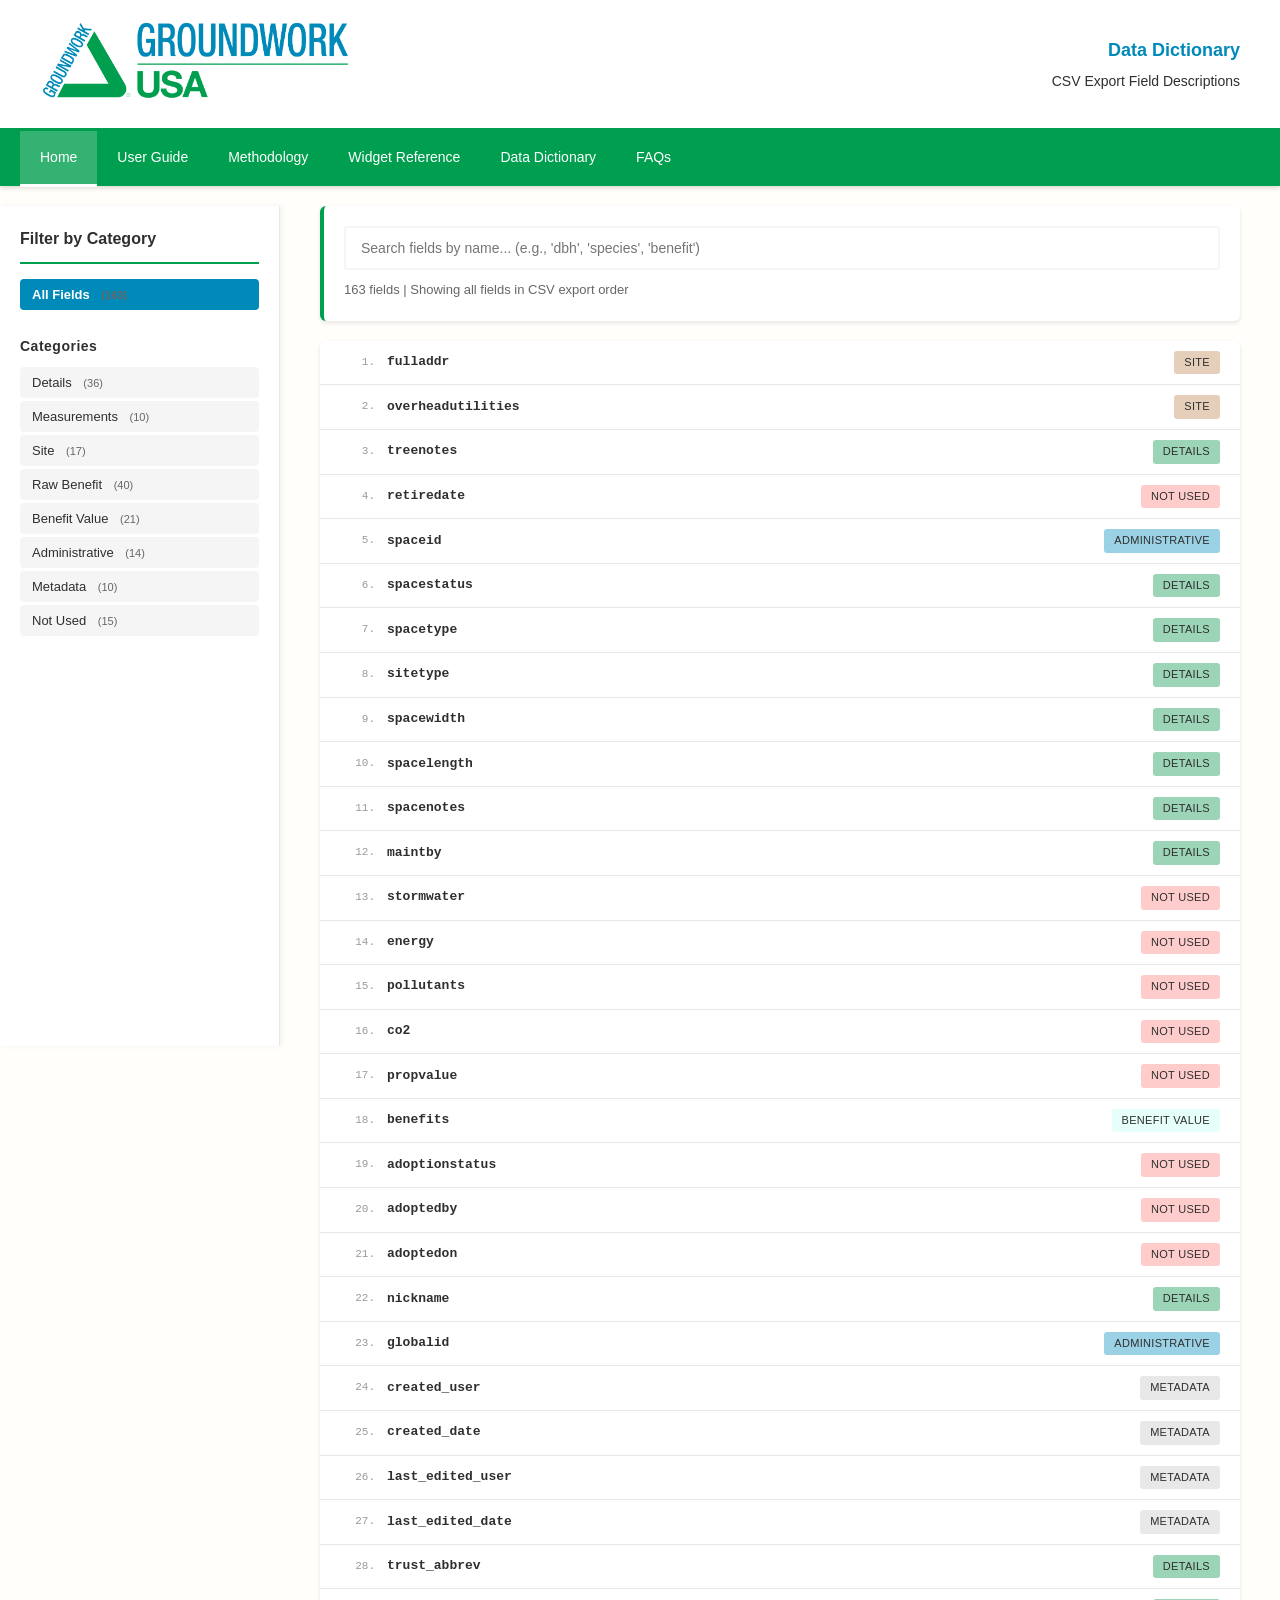
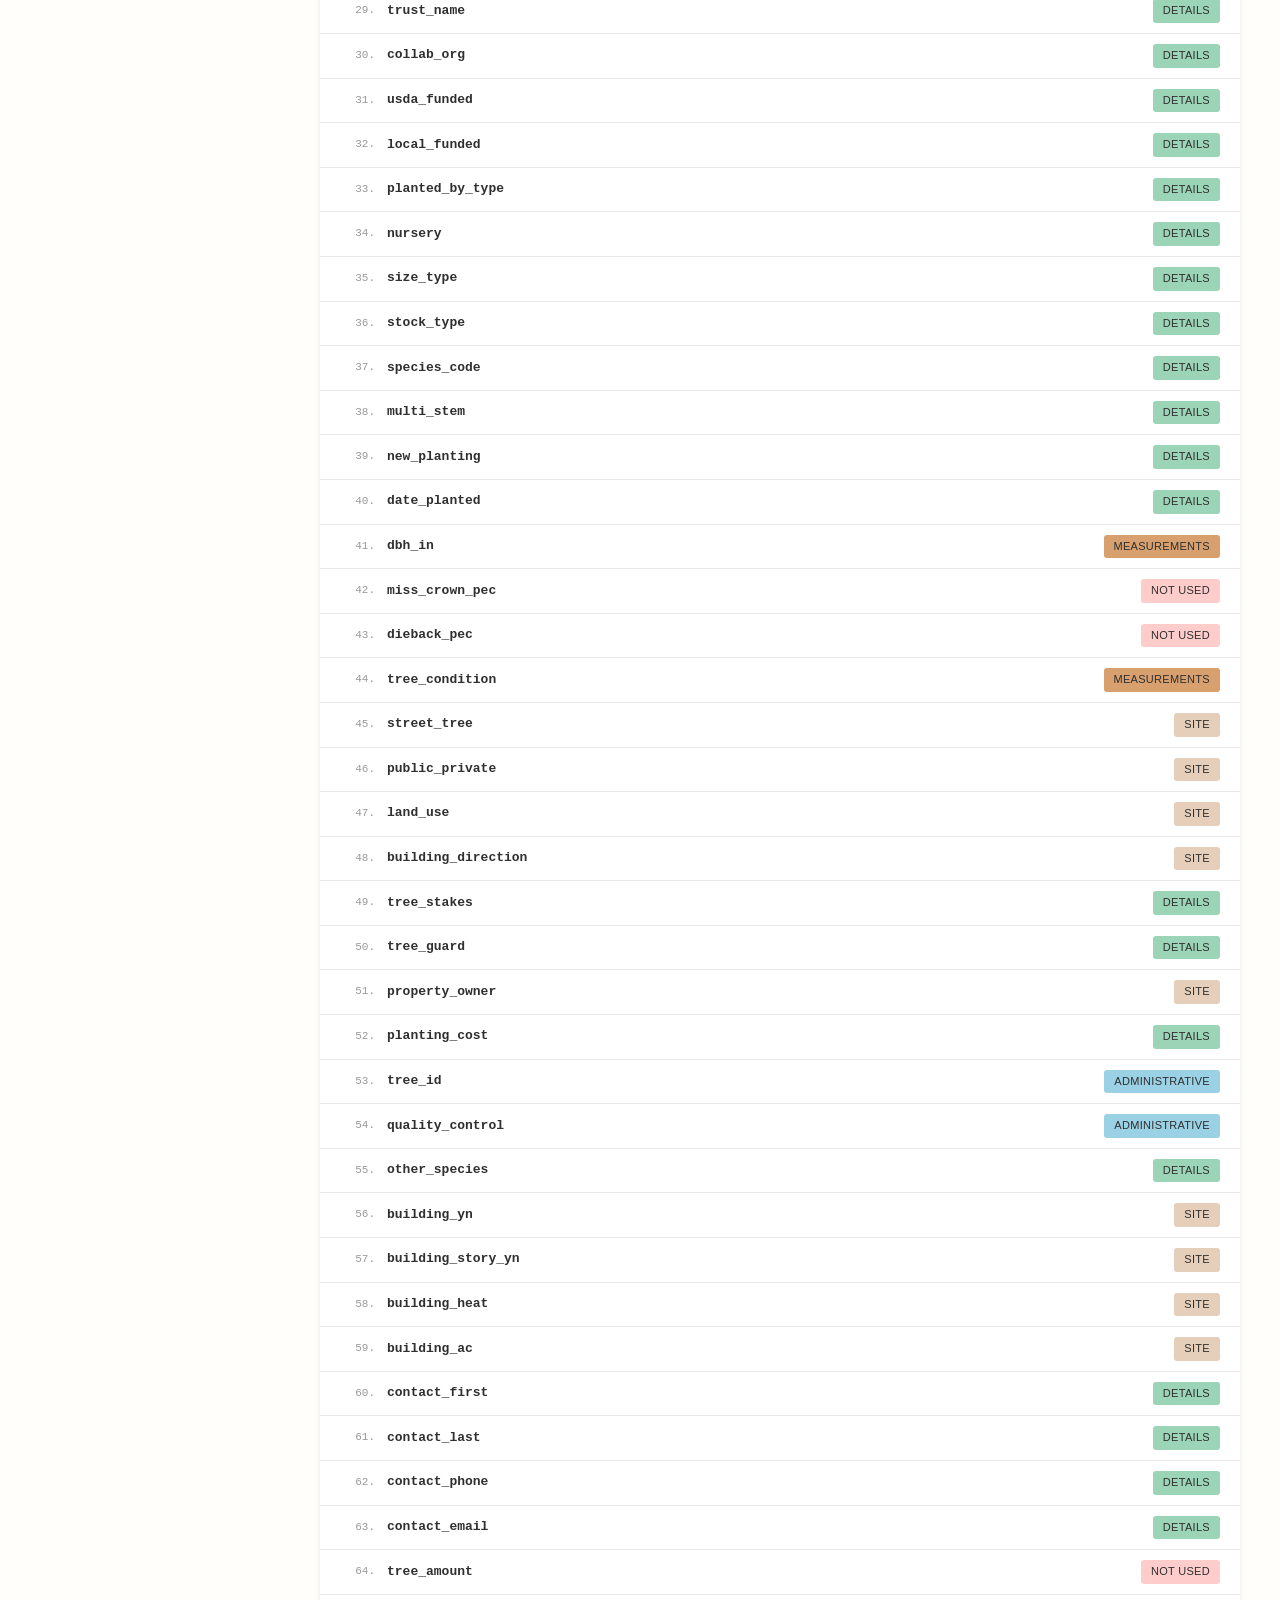
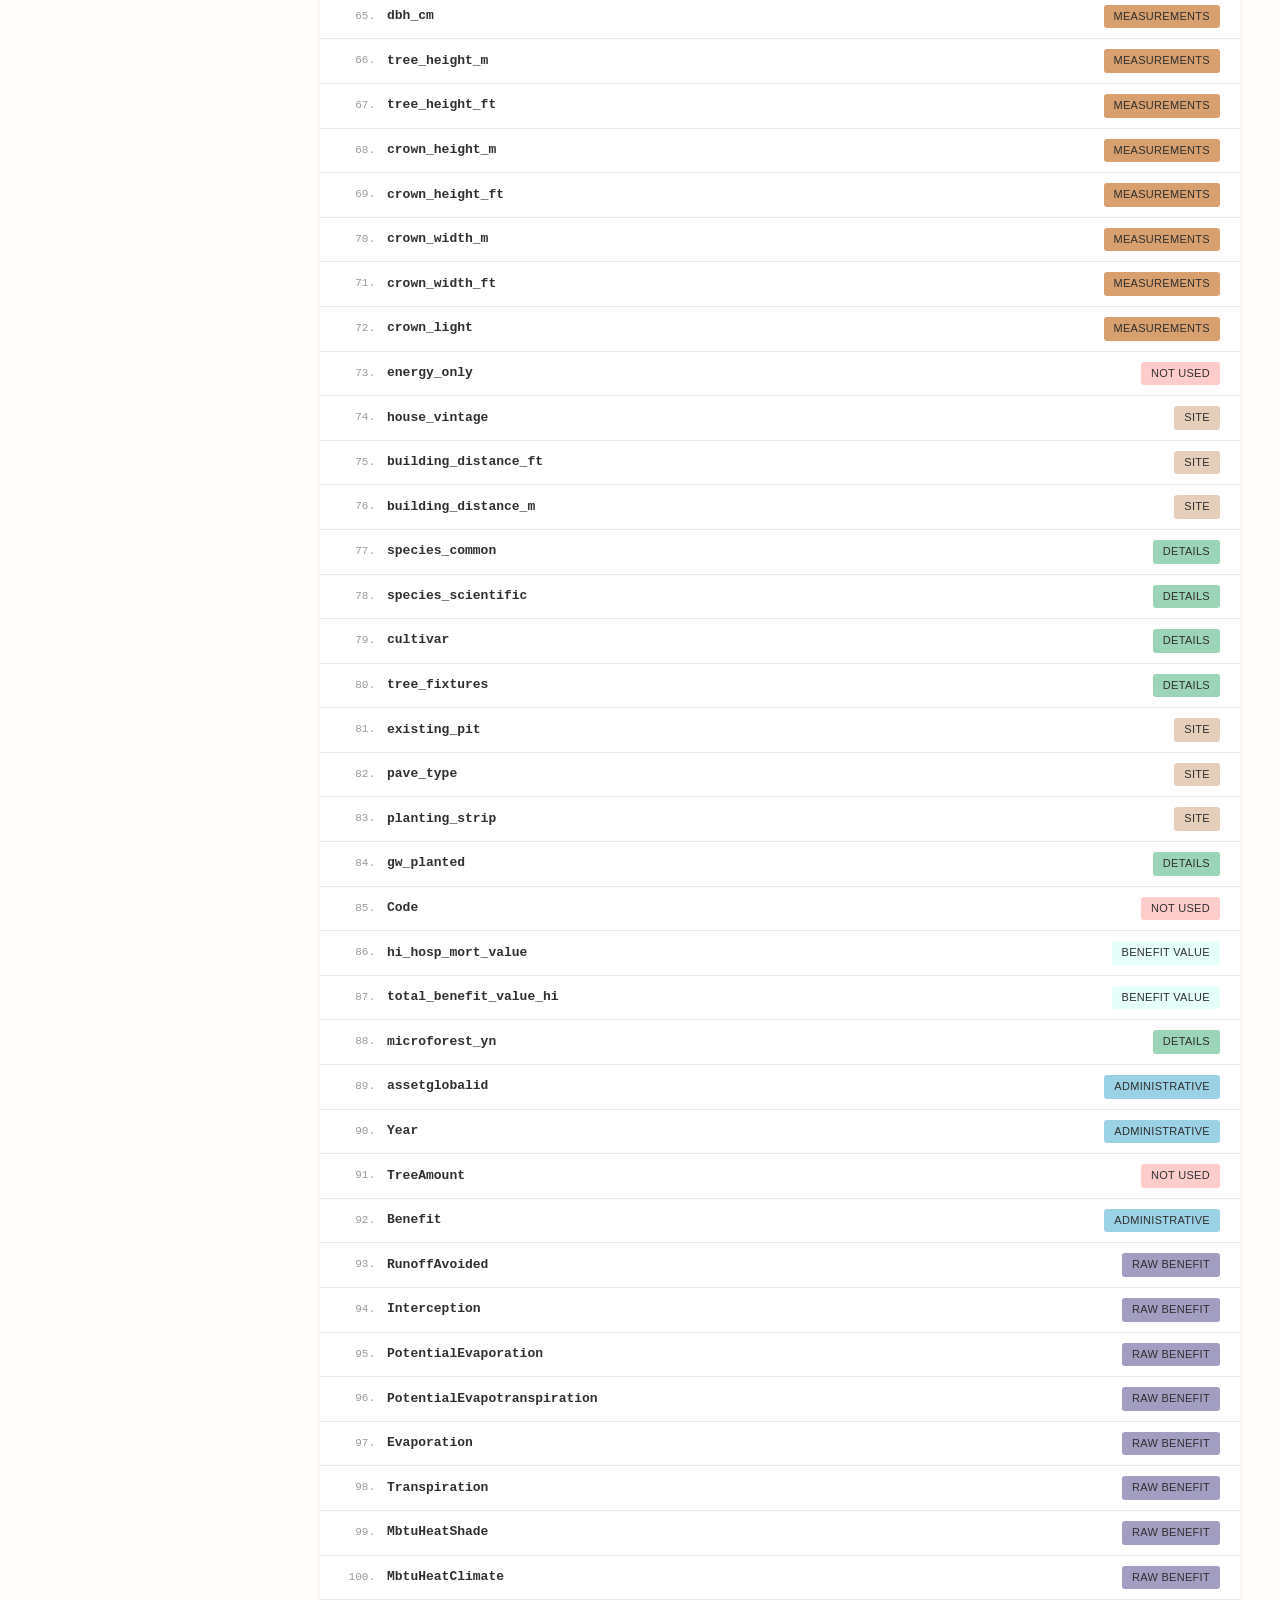
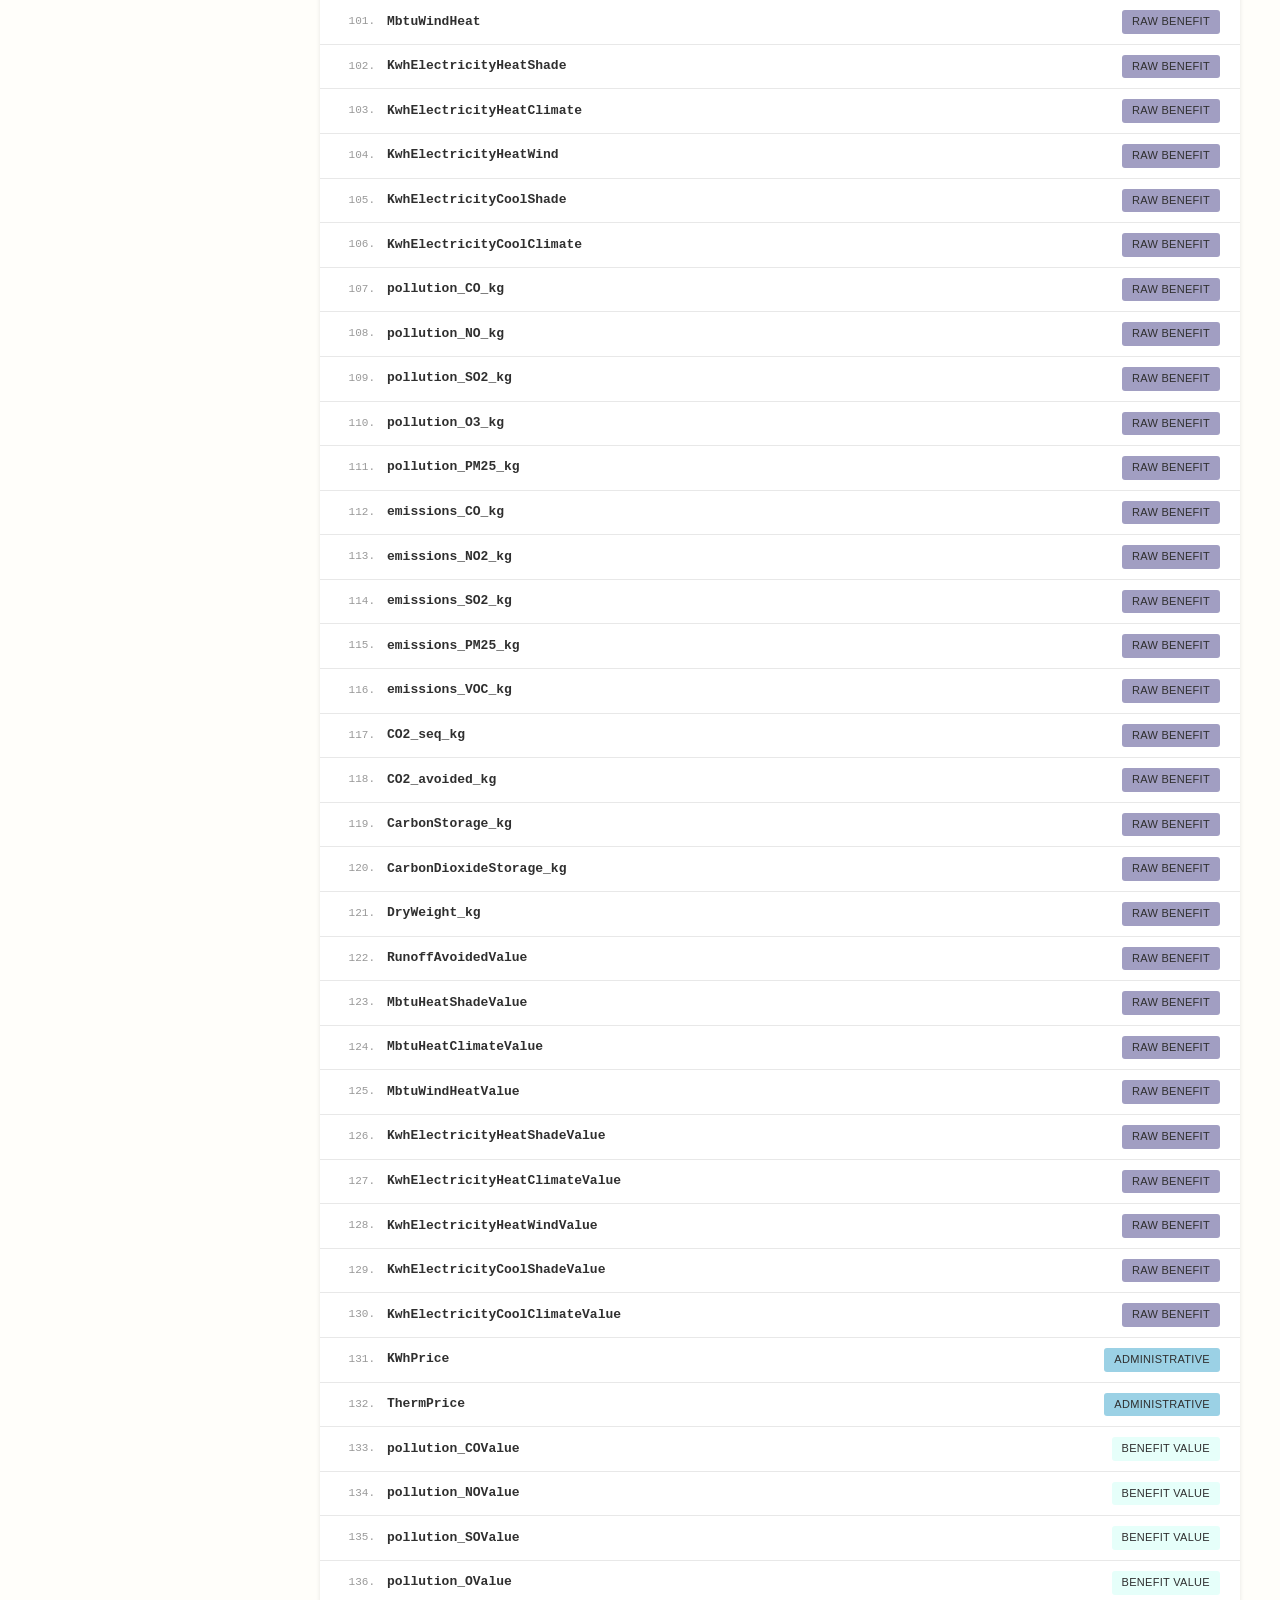
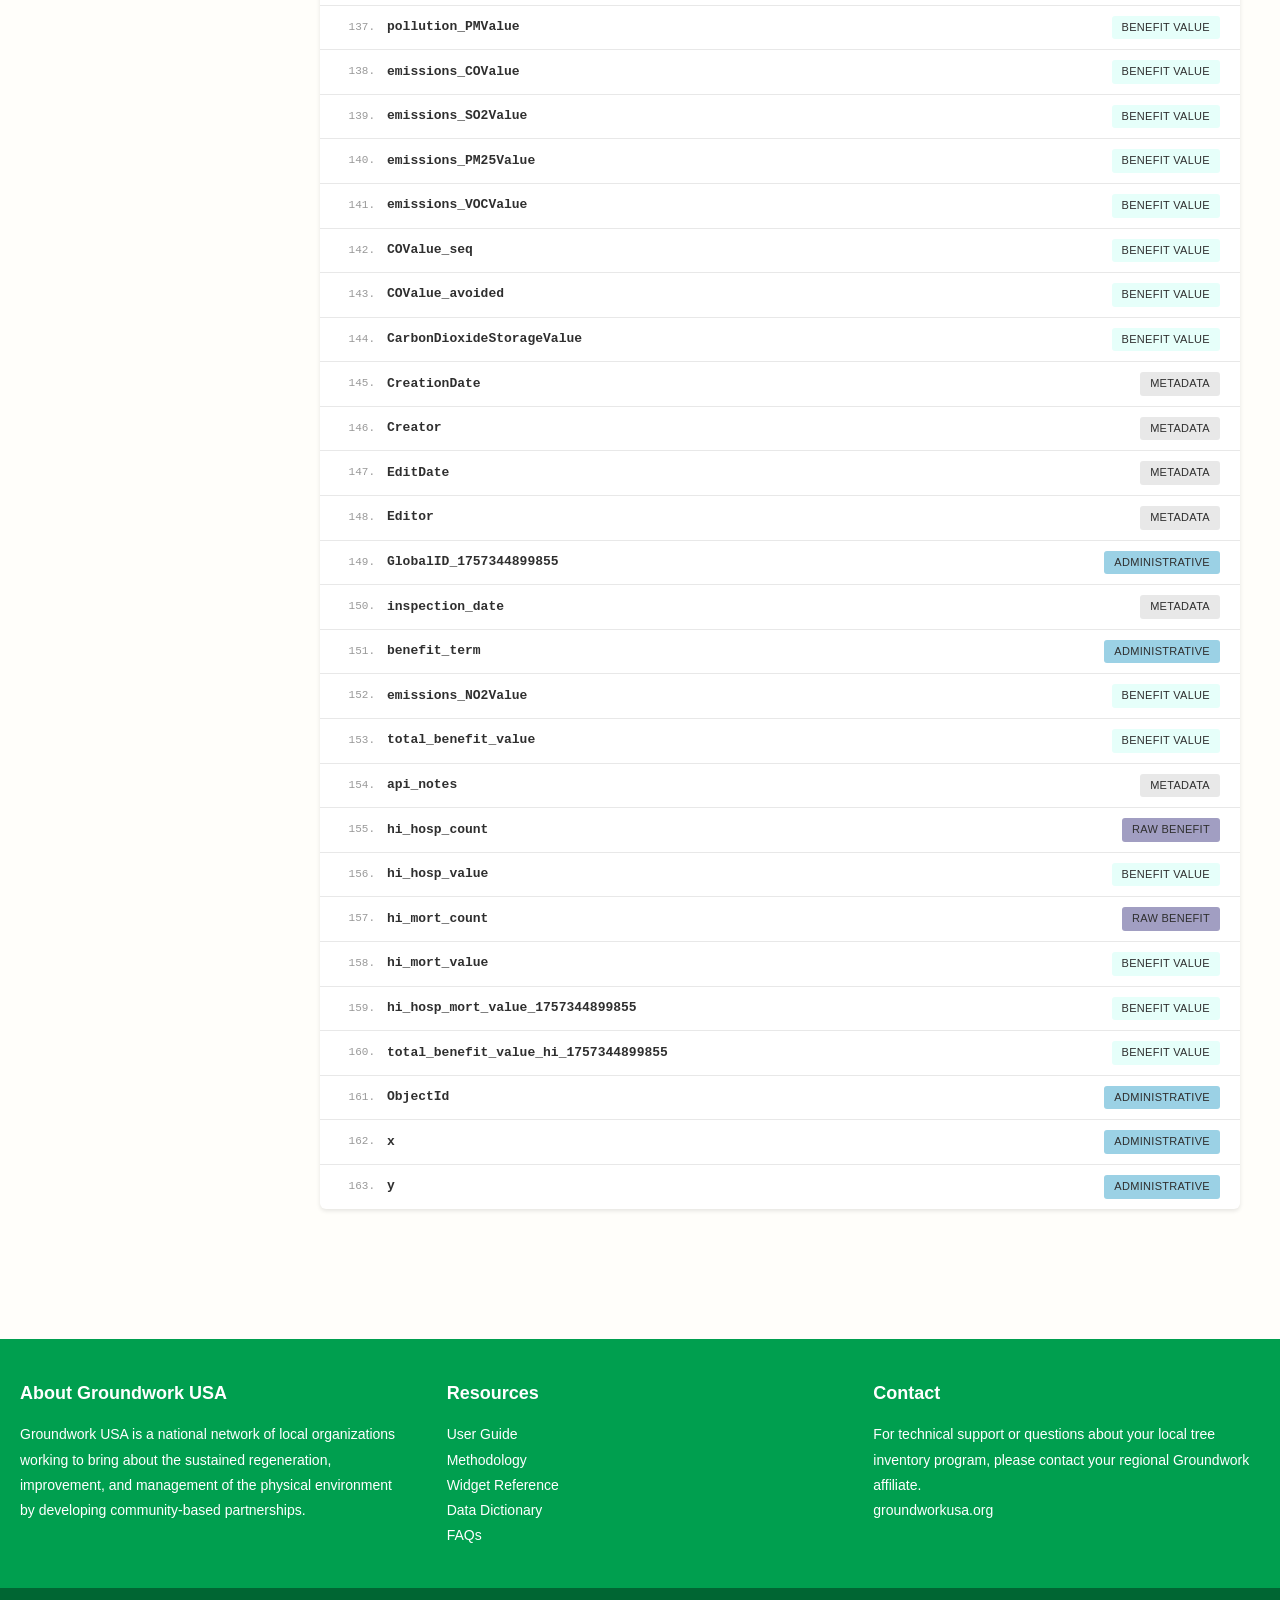
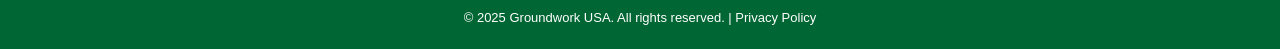
==== commit 7e75801a: "Fix navigation links" ====
--- a/data-dictionary.html
+++ b/data-dictionary.html
@@ -22,15 +22,15 @@
     </header>
 
     <!-- TOP NAVIGATION -->
-    <nav class="main-nav">
-        <ul>
-            <li><a href="#home">Home</a></li>
-			<li><a href="#user-guide">User Guide</a></li>
-			<li><a href="#methodology">Methodology</a></li>
-			<li><a href="#widget-ref">Widget Reference</a></li>
-            <li><a href="#data-dictionary" class="active">Data Dictionary</a></li>
-            <li><a href="#faqs">FAQs</a></li>
-        </ul>
+ <nav class="main-nav">
+    <ul>
+            <li><a href="index.html" class="active">Home</a></li>
+			<li><a href="user-guide.html">User Guide</a></li>
+			<li><a href="methodology.html">Methodology</a></li>
+		    <li><a href="widget-ref.html">Widget Reference</a></li>
+            <li><a href="data-dictionary.html">Data Dictionary</a></li>
+            <li><a href="faq.html">FAQs</a></li>
+     </ul>
     </nav>
 
     <!-- MAIN LAYOUT -->
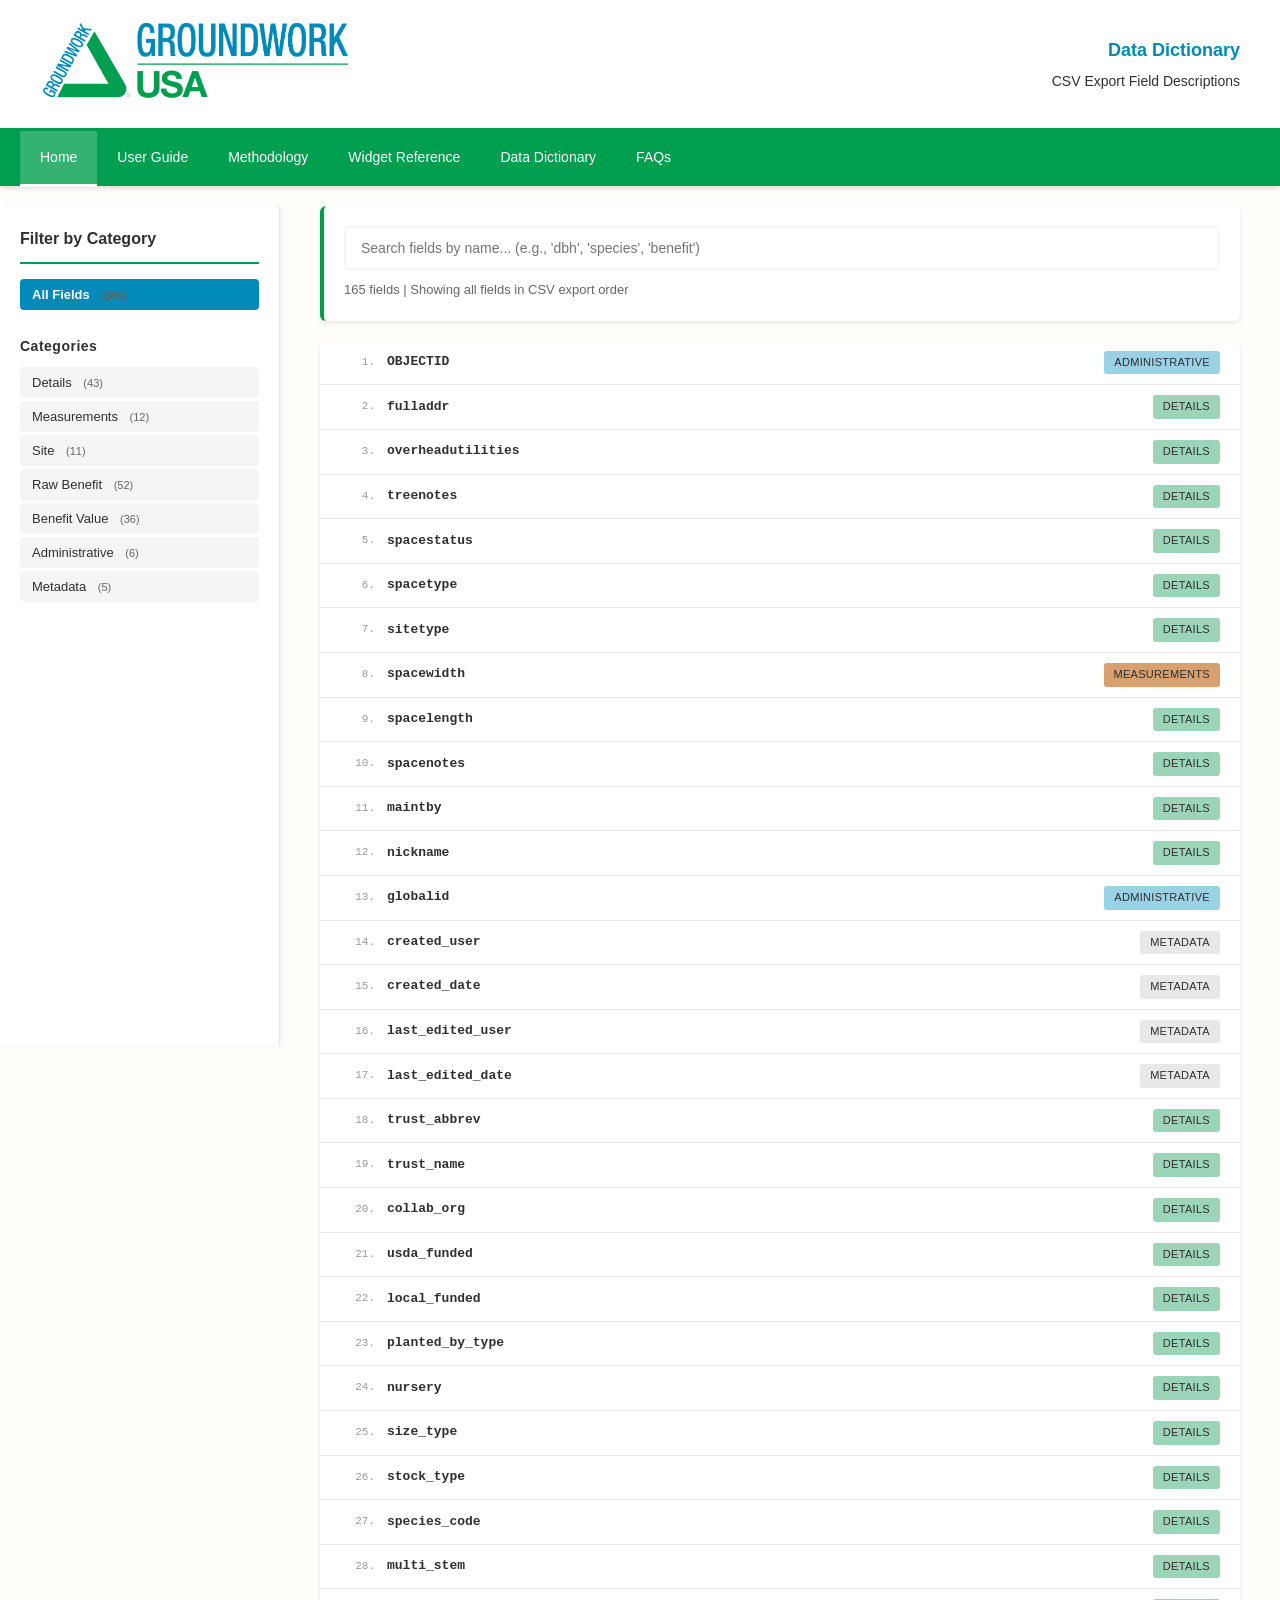
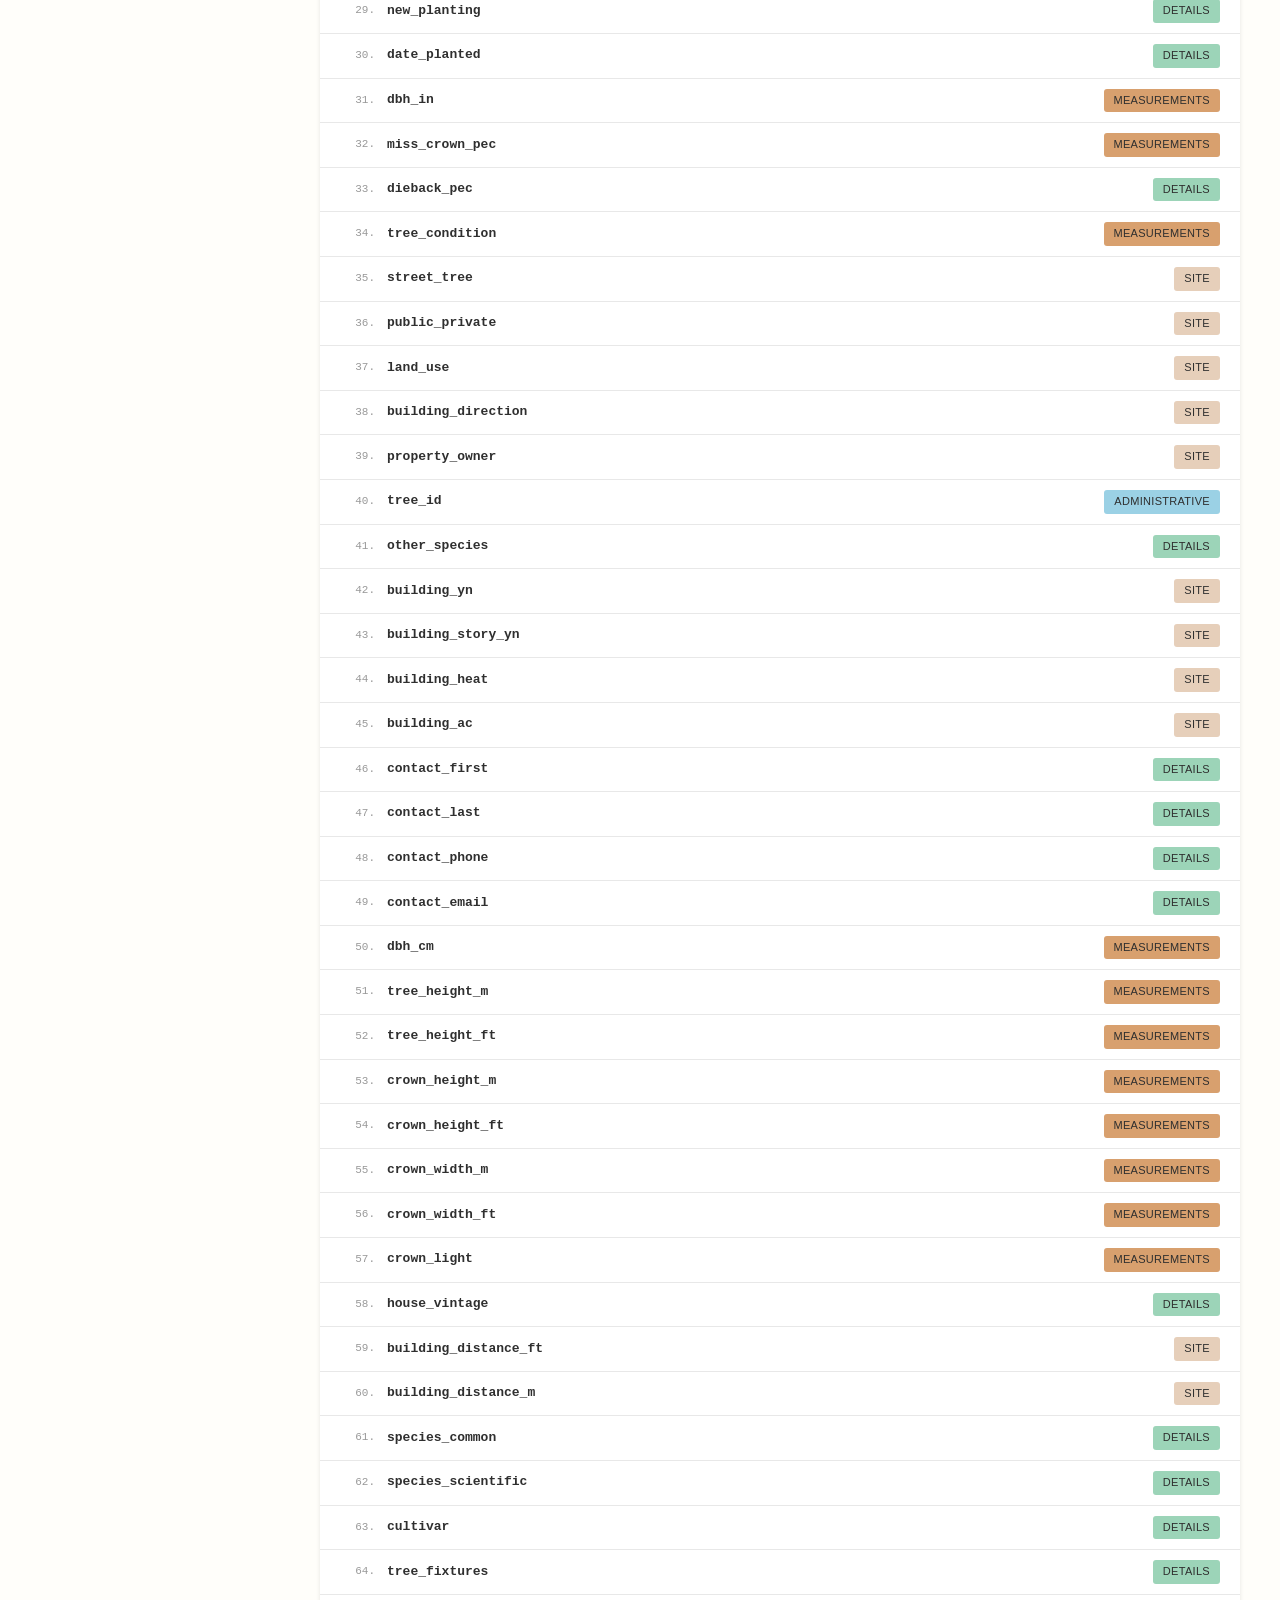
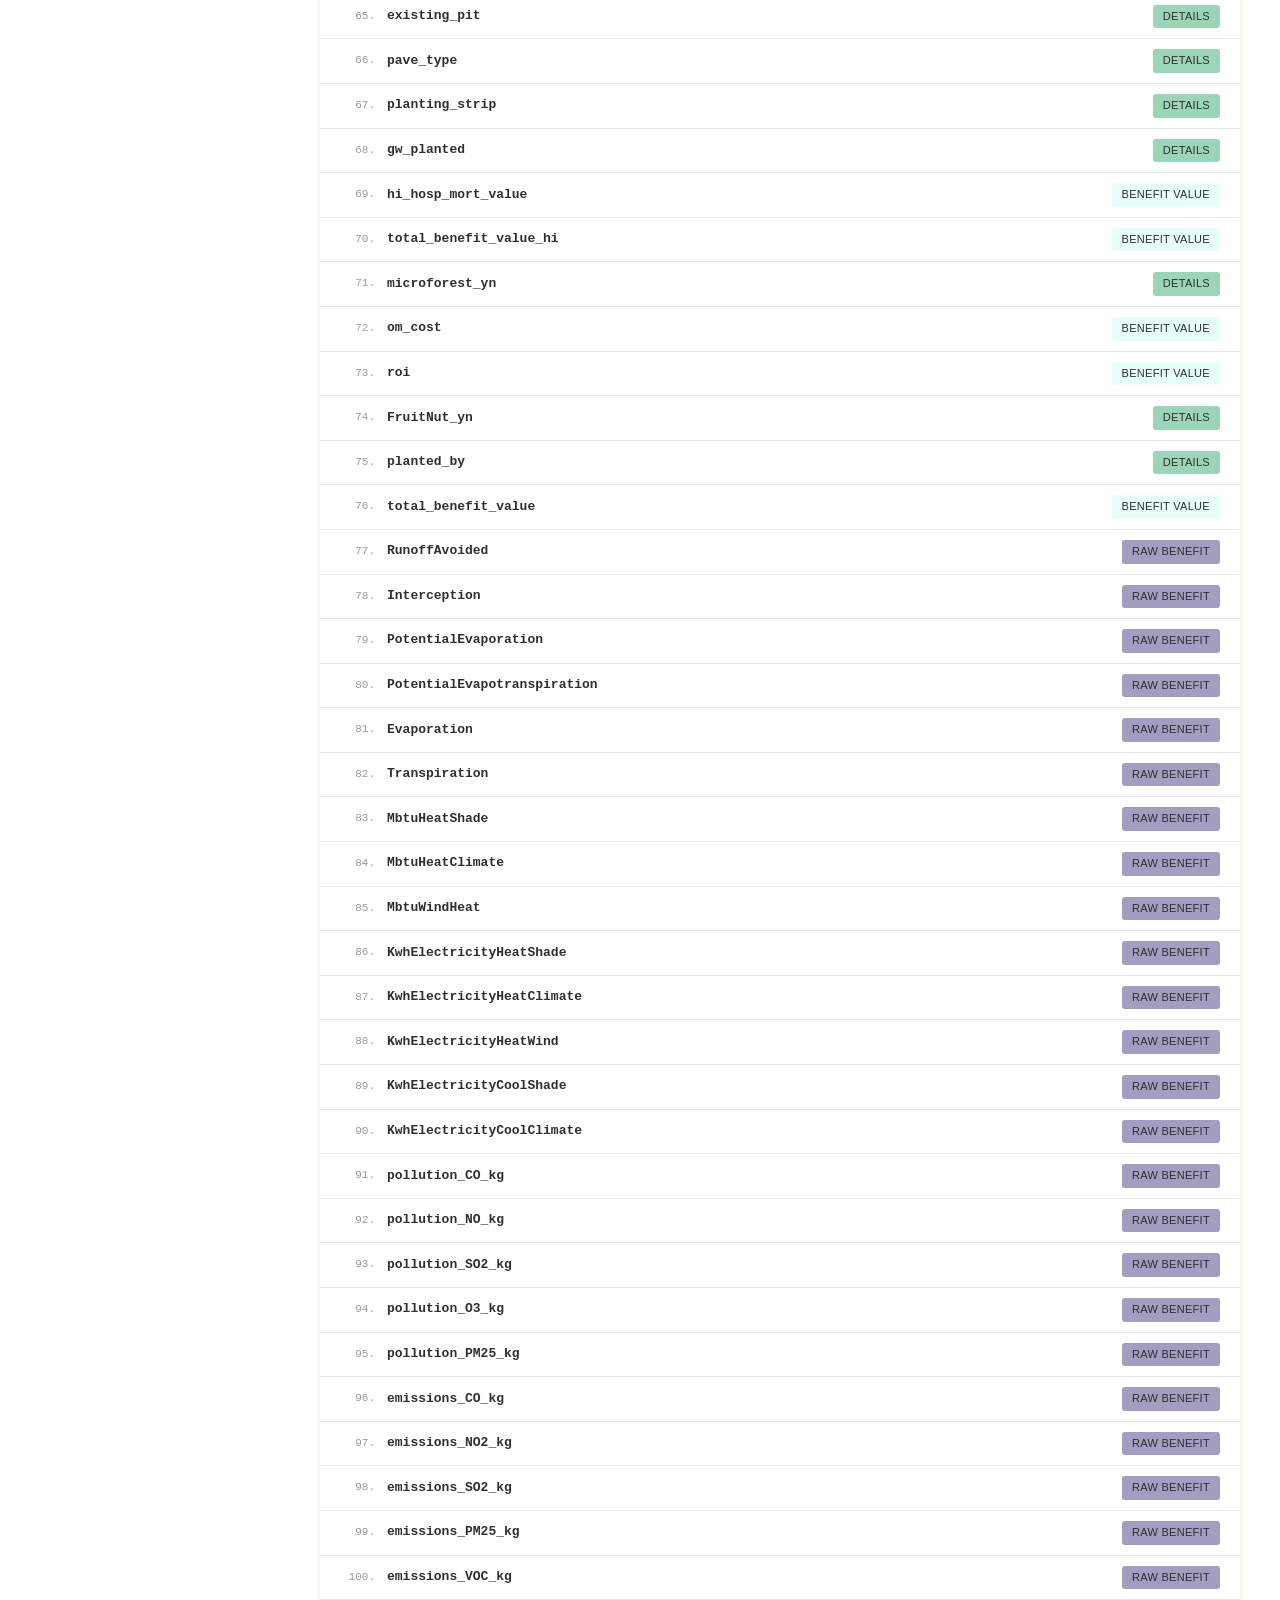
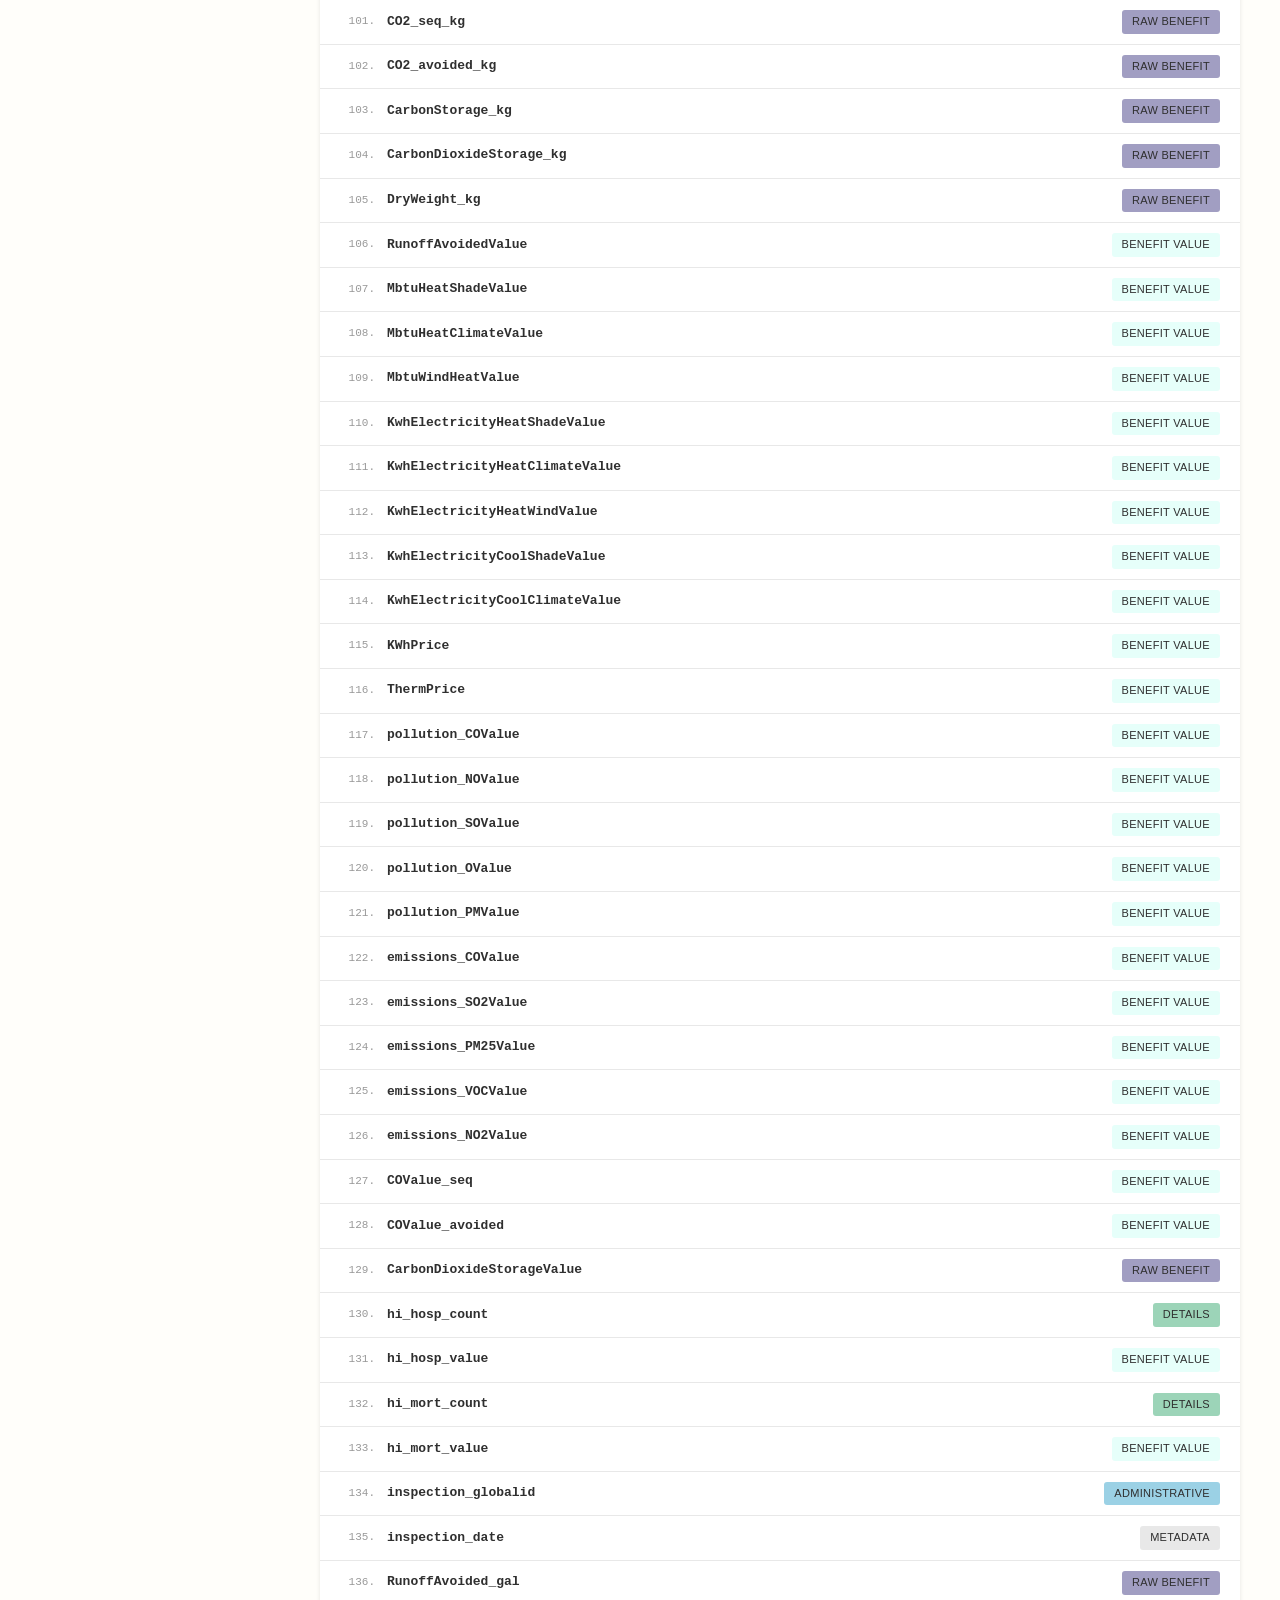
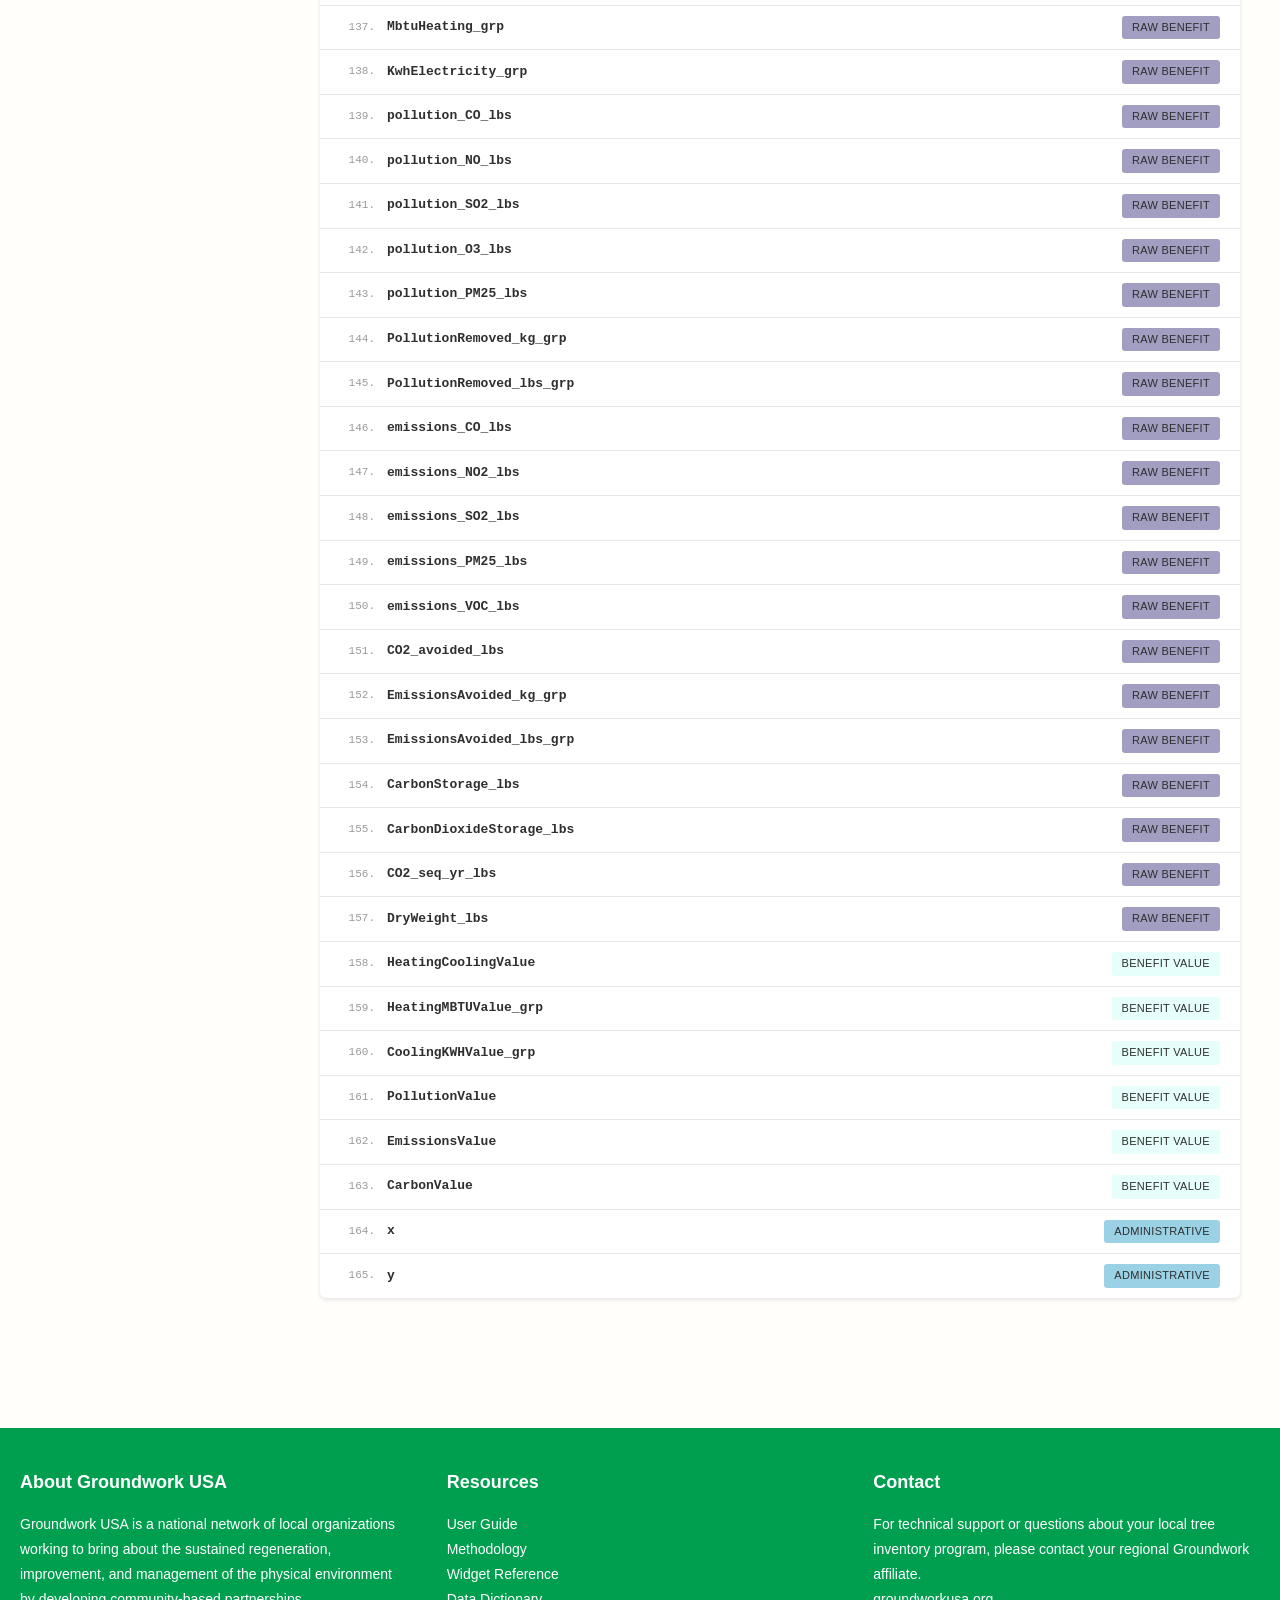
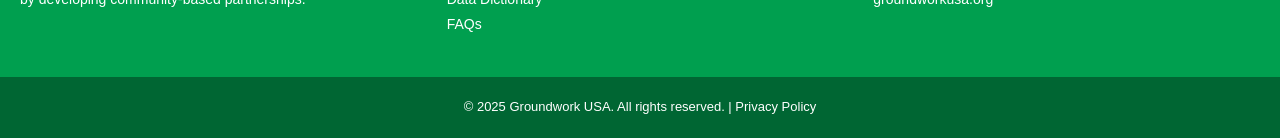
==== commit 1420802a: "Update data dictionary for new view schema (165 fields)" ====
--- a/data-dictionary.html
+++ b/data-dictionary.html
@@ -25,9 +25,9 @@
  <nav class="main-nav">
     <ul>
             <li><a href="index.html" class="active">Home</a></li>
-			<li><a href="user-guide.html">User Guide</a></li>
-			<li><a href="methodology.html">Methodology</a></li>
-		    <li><a href="widget-ref.html">Widget Reference</a></li>
+            <li><a href="user-guide.html">User Guide</a></li>
+            <li><a href="methodology.html">Methodology</a></li>
+            <li><a href="widget-ref.html">Widget Reference</a></li>
             <li><a href="data-dictionary.html">Data Dictionary</a></li>
             <li><a href="faq.html">FAQs</a></li>
      </ul>
@@ -42,21 +42,20 @@
             
             <div class="sidebar-section">
                 <button class="filter-btn active" data-category="all">
-                    All Fields <span class="filter-count">(163)</span>
+                    All Fields <span class="filter-count">(165)</span>
                 </button>
             </div>
             
             <div class="sidebar-section">
-              <h4>Categories</h4>
+                <h4>Categories</h4>
 <ul>
-        <li><button class="filter-btn" data-category="Details">Details <span class="filter-count">(36)</span></button></li>
-                    <li><button class="filter-btn" data-category="Measurements">Measurements <span class="filter-count">(10)</span></button></li>
-                    <li><button class="filter-btn" data-category="Site">Site <span class="filter-count">(17)</span></button></li>
-                    <li><button class="filter-btn" data-category="Raw Benefit">Raw Benefit <span class="filter-count">(40)</span></button></li>
-                    <li><button class="filter-btn" data-category="Benefit Value">Benefit Value <span class="filter-count">(21)</span></button></li>
-                    <li><button class="filter-btn" data-category="Administrative">Administrative <span class="filter-count">(14)</span></button></li>
-                    <li><button class="filter-btn" data-category="Metadata">Metadata <span class="filter-count">(10)</span></button></li>
-                    <li><button class="filter-btn" data-category="Not Used">Not Used <span class="filter-count">(15)</span></button></li>
+        <li><button class="filter-btn" data-category="Details">Details <span class="filter-count">(43)</span></button></li>
+        <li><button class="filter-btn" data-category="Measurements">Measurements <span class="filter-count">(12)</span></button></li>
+        <li><button class="filter-btn" data-category="Site">Site <span class="filter-count">(11)</span></button></li>
+        <li><button class="filter-btn" data-category="Raw Benefit">Raw Benefit <span class="filter-count">(52)</span></button></li>
+        <li><button class="filter-btn" data-category="Benefit Value">Benefit Value <span class="filter-count">(36)</span></button></li>
+        <li><button class="filter-btn" data-category="Administrative">Administrative <span class="filter-count">(6)</span></button></li>
+        <li><button class="filter-btn" data-category="Metadata">Metadata <span class="filter-count">(5)</span></button></li>
                 </ul>
             </div>
         </aside>
@@ -72,20 +71,33 @@
                        placeholder="Search fields by name... (e.g., 'dbh', 'species', 'benefit')"
                        autocomplete="off">
                 <div class="search-info">
-                    <span id="resultCount">163 fields</span> | Showing all fields in CSV export order
+                    <span id="resultCount">165 fields</span> | Showing all fields in CSV export order
                 </div>
             </div>
 
             <!-- FIELD LIST IN CSV ORDER -->
             <ul class="field-list" id="fieldList">
-                <!-- First 10 fields with full examples -->
-                
-                
-                
-              <li class="field-item" data-category="Site">
+
+                <li class="field-item" data-category="Administrative">
                     <span class="field-position">1.</span>
+                    <span class="field-name">OBJECTID</span>
+                    <span class="category-badge cat-administrative">Administrative</span>
+                    <div class="field-details">
+                        <div class="field-meta">
+                            <div class="field-meta-line"><span class="field-meta-label">Alias:</span> <span class="field-meta-value">OBJECTID</span></div>
+                            <div class="field-meta-line"><span class="field-meta-label">Data Type:</span> <span class="field-meta-value">Integer</span></div>
+                            <div class="field-meta-line"><span class="field-meta-label">Source:</span> <span class="field-meta-value">System-generated</span></div>
+                        </div>
+                        <div class="field-description">
+                            <strong>Description:</strong> ESRI Object ID for the feature layer view
+                        </div>
+                    </div>
+                </li>
+
+                <li class="field-item" data-category="Details">
+                    <span class="field-position">2.</span>
                     <span class="field-name">fulladdr</span>
-                    <span class="category-badge cat-site">Site</span>
+                    <span class="category-badge cat-details">Details</span>
                     <div class="field-details">
                         <div class="field-meta">
                             <div class="field-meta-line"><span class="field-meta-label">Alias:</span> <span class="field-meta-value">Nearest address</span></div>
@@ -93,15 +105,15 @@
                             <div class="field-meta-line"><span class="field-meta-label">Source:</span> <span class="field-meta-value">Field collection</span></div>
                         </div>
                         <div class="field-description">
-                            <strong>Description:</strong> Complete street address of tree location including street, city, state, ZIP
-                        </div>
-                    </div>
-                </li>
-
-                <li class="field-item" data-category="Site">
-                    <span class="field-position">2.</span>
+                            <strong>Description:</strong> Nearest address
+                        </div>
+                    </div>
+                </li>
+
+                <li class="field-item" data-category="Details">
+                    <span class="field-position">3.</span>
                     <span class="field-name">overheadutilities</span>
-                    <span class="category-badge cat-site">Site</span>
+                    <span class="category-badge cat-details">Details</span>
                     <div class="field-details">
                         <div class="field-meta">
                             <div class="field-meta-line"><span class="field-meta-label">Alias:</span> <span class="field-meta-value">Overhead utilities</span></div>
@@ -111,13 +123,13 @@
                             <div class="field-meta-line"><span class="field-meta-label">Domain Names:</span> <span class="field-meta-value">Yes; No</span></div>
                         </div>
                         <div class="field-description">
-                            <strong>Description:</strong> Are there powerlines or overhead utilities above the tree?
-                        </div>
-                    </div>
-                </li>
-
-                <li class="field-item" data-category="Details">
-                    <span class="field-position">3.</span>
+                            <strong>Description:</strong> Overhead utilities
+                        </div>
+                    </div>
+                </li>
+
+                <li class="field-item" data-category="Details">
+                    <span class="field-position">4.</span>
                     <span class="field-name">treenotes</span>
                     <span class="category-badge cat-details">Details</span>
                     <div class="field-details">
@@ -127,45 +139,13 @@
                             <div class="field-meta-line"><span class="field-meta-label">Source:</span> <span class="field-meta-value">Field collection</span></div>
                         </div>
                         <div class="field-description">
-                            <strong>Description:</strong> Free text notes or comments regarding the tree
-                        </div>
-                    </div>
-                </li>
-
-                <li class="field-item" data-category="Not Used">
-                    <span class="field-position">4.</span>
-                    <span class="field-name">retiredate</span>
-                    <span class="category-badge cat-not-used">Not Used</span>
-                    <div class="field-details">
-                        <div class="field-meta">
-                            <div class="field-meta-line"><span class="field-meta-label">Alias:</span> <span class="field-meta-value">Date retired</span></div>
-                            <div class="field-meta-line"><span class="field-meta-label">Data Type:</span> <span class="field-meta-value">Date/Time</span></div>
-                            <div class="field-meta-line"><span class="field-meta-label">Source:</span> <span class="field-meta-value">Field collection</span></div>
-                        </div>
-                        <div class="field-description">
-                            <strong>Description:</strong> Date tree was removed
-                        </div>
-                    </div>
-                </li>
-
-                <li class="field-item" data-category="Administrative">
+                            <strong>Description:</strong> Tree notes
+                        </div>
+                    </div>
+                </li>
+
+                <li class="field-item" data-category="Details">
                     <span class="field-position">5.</span>
-                    <span class="field-name">spaceid</span>
-                    <span class="category-badge cat-administrative">Administrative</span>
-                    <div class="field-details">
-                        <div class="field-meta">
-                            <div class="field-meta-line"><span class="field-meta-label">Alias:</span> <span class="field-meta-value">Space ID</span></div>
-                            <div class="field-meta-line"><span class="field-meta-label">Data Type:</span> <span class="field-meta-value">Text</span></div>
-                            <div class="field-meta-line"><span class="field-meta-label">Source:</span> <span class="field-meta-value">Field collection</span></div>
-                        </div>
-                        <div class="field-description">
-                            <strong>Description:</strong> Unique identifier for the planting space
-                        </div>
-                    </div>
-                </li>
-
-                <li class="field-item" data-category="Details">
-                    <span class="field-position">6.</span>
                     <span class="field-name">spacestatus</span>
                     <span class="category-badge cat-details">Details</span>
                     <div class="field-details">
@@ -177,13 +157,13 @@
                             <div class="field-meta-line"><span class="field-meta-label">Domain Names:</span> <span class="field-meta-value">Available; Assigned Planting; Planted; Stump; Retired ... (6 total)</span></div>
                         </div>
                         <div class="field-description">
-                            <strong>Description:</strong> Records status of a planting space. Is there a tree or is it availble to be planted?
-                        </div>
-                    </div>
-                </li>
-
-                <li class="field-item" data-category="Details">
-                    <span class="field-position">7.</span>
+                            <strong>Description:</strong> Planting space status
+                        </div>
+                    </div>
+                </li>
+
+                <li class="field-item" data-category="Details">
+                    <span class="field-position">6.</span>
                     <span class="field-name">spacetype</span>
                     <span class="category-badge cat-details">Details</span>
                     <div class="field-details">
@@ -195,13 +175,13 @@
                             <div class="field-meta-line"><span class="field-meta-label">Domain Names:</span> <span class="field-meta-value">Bark; Brick; Grass; Grate; Gravel ... (9 total)</span></div>
                         </div>
                         <div class="field-description">
-                            <strong>Description:</strong> Types of urban tree planting spaces.
-                        </div>
-                    </div>
-                </li>
-
-                <li class="field-item" data-category="Details">
-                    <span class="field-position">8.</span>
+                            <strong>Description:</strong> Planting space type
+                        </div>
+                    </div>
+                </li>
+
+                <li class="field-item" data-category="Details">
+                    <span class="field-position">7.</span>
                     <span class="field-name">sitetype</span>
                     <span class="category-badge cat-details">Details</span>
                     <div class="field-details">
@@ -213,61 +193,61 @@
                             <div class="field-meta-line"><span class="field-meta-label">Domain Names:</span> <span class="field-meta-value">Traffic circle; Curb; Traffic island; Landscape area; Traffic median ... (8 total)</span></div>
                         </div>
                         <div class="field-description">
-                            <strong>Description:</strong> Types of urban tree planting sites.
+                            <strong>Description:</strong> Site type
+                        </div>
+                    </div>
+                </li>
+
+                <li class="field-item" data-category="Measurements">
+                    <span class="field-position">8.</span>
+                    <span class="field-name">spacewidth</span>
+                    <span class="category-badge cat-measurements">Measurements</span>
+                    <div class="field-details">
+                        <div class="field-meta">
+                            <div class="field-meta-line"><span class="field-meta-label">Alias:</span> <span class="field-meta-value">Width</span></div>
+                            <div class="field-meta-line"><span class="field-meta-label">Data Type:</span> <span class="field-meta-value">Decimal</span></div>
+                            <div class="field-meta-line"><span class="field-meta-label">Source:</span> <span class="field-meta-value">Field collection</span></div>
+                        </div>
+                        <div class="field-description">
+                            <strong>Description:</strong> Width
                         </div>
                     </div>
                 </li>
 
                 <li class="field-item" data-category="Details">
                     <span class="field-position">9.</span>
-                    <span class="field-name">spacewidth</span>
-                    <span class="category-badge cat-details">Details</span>
-                    <div class="field-details">
-                        <div class="field-meta">
-                            <div class="field-meta-line"><span class="field-meta-label">Alias:</span> <span class="field-meta-value">Width</span></div>
-                            <div class="field-meta-line"><span class="field-meta-label">Data Type:</span> <span class="field-meta-value">Decimal</span></div>
-                            <div class="field-meta-line"><span class="field-meta-label">Source:</span> <span class="field-meta-value">Field collection</span></div>
-                        </div>
-                        <div class="field-description">
-                            <strong>Description:</strong> Planting space width (in)
-                        </div>
-                    </div>
-                </li>
-
-              <li class="field-item" data-category="Details">
+                    <span class="field-name">spacelength</span>
+                    <span class="category-badge cat-details">Details</span>
+                    <div class="field-details">
+                        <div class="field-meta">
+                            <div class="field-meta-line"><span class="field-meta-label">Alias:</span> <span class="field-meta-value">Length</span></div>
+                            <div class="field-meta-line"><span class="field-meta-label">Data Type:</span> <span class="field-meta-value">Decimal</span></div>
+                            <div class="field-meta-line"><span class="field-meta-label">Source:</span> <span class="field-meta-value">Field collection</span></div>
+                        </div>
+                        <div class="field-description">
+                            <strong>Description:</strong> Length
+                        </div>
+                    </div>
+                </li>
+
+                <li class="field-item" data-category="Details">
                     <span class="field-position">10.</span>
-                    <span class="field-name">spacelength</span>
-                    <span class="category-badge cat-details">Details</span>
-                    <div class="field-details">
-                        <div class="field-meta">
-                            <div class="field-meta-line"><span class="field-meta-label">Alias:</span> <span class="field-meta-value">Length</span></div>
-                            <div class="field-meta-line"><span class="field-meta-label">Data Type:</span> <span class="field-meta-value">Decimal</span></div>
-                            <div class="field-meta-line"><span class="field-meta-label">Source:</span> <span class="field-meta-value">Field collection</span></div>
-                        </div>
-                        <div class="field-description">
-                            <strong>Description:</strong> Planting space length (in)
+                    <span class="field-name">spacenotes</span>
+                    <span class="category-badge cat-details">Details</span>
+                    <div class="field-details">
+                        <div class="field-meta">
+                            <div class="field-meta-line"><span class="field-meta-label">Alias:</span> <span class="field-meta-value">Space notes</span></div>
+                            <div class="field-meta-line"><span class="field-meta-label">Data Type:</span> <span class="field-meta-value">Text</span></div>
+                            <div class="field-meta-line"><span class="field-meta-label">Source:</span> <span class="field-meta-value">Field collection</span></div>
+                        </div>
+                        <div class="field-description">
+                            <strong>Description:</strong> Space notes
                         </div>
                     </div>
                 </li>
 
                 <li class="field-item" data-category="Details">
                     <span class="field-position">11.</span>
-                    <span class="field-name">spacenotes</span>
-                    <span class="category-badge cat-details">Details</span>
-                    <div class="field-details">
-                        <div class="field-meta">
-                            <div class="field-meta-line"><span class="field-meta-label">Alias:</span> <span class="field-meta-value">Space notes</span></div>
-                            <div class="field-meta-line"><span class="field-meta-label">Data Type:</span> <span class="field-meta-value">Text</span></div>
-                            <div class="field-meta-line"><span class="field-meta-label">Source:</span> <span class="field-meta-value">Field collection</span></div>
-                        </div>
-                        <div class="field-description">
-                            <strong>Description:</strong> Free text notes or comments regarding the planting space
-                        </div>
-                    </div>
-                </li>
-
-                <li class="field-item" data-category="Details">
-                    <span class="field-position">12.</span>
                     <span class="field-name">maintby</span>
                     <span class="category-badge cat-details">Details</span>
                     <div class="field-details">
@@ -275,179 +255,31 @@
                             <div class="field-meta-line"><span class="field-meta-label">Alias:</span> <span class="field-meta-value">Maintained by</span></div>
                             <div class="field-meta-line"><span class="field-meta-label">Data Type:</span> <span class="field-meta-value">Integer</span></div>
                             <div class="field-meta-line"><span class="field-meta-label">Source:</span> <span class="field-meta-value">Field collection</span></div>
-                            <div class="field-meta-line"><span class="field-meta-label">Domain Codes:</span> <span class="field-meta-value">0; 1; 2; 3; 4 ... (6 total)</span></div>
-                            <div class="field-meta-line"><span class="field-meta-label">Domain Names:</span> <span class="field-meta-value">Groundwork; Collaborating Organization; Resident or Volunteer; Local Government; Other ... (6 total)</span></div>
-                        </div>
-                        <div class="field-description">
-                            <strong>Description:</strong> Primary caretaker of the tree
-                        </div>
-                    </div>
-                </li>
-
-                <li class="field-item" data-category="Not Used">
+                        </div>
+                        <div class="field-description">
+                            <strong>Description:</strong> Maintained by
+                        </div>
+                    </div>
+                </li>
+
+                <li class="field-item" data-category="Details">
+                    <span class="field-position">12.</span>
+                    <span class="field-name">nickname</span>
+                    <span class="category-badge cat-details">Details</span>
+                    <div class="field-details">
+                        <div class="field-meta">
+                            <div class="field-meta-line"><span class="field-meta-label">Alias:</span> <span class="field-meta-value">Nickname</span></div>
+                            <div class="field-meta-line"><span class="field-meta-label">Data Type:</span> <span class="field-meta-value">Text</span></div>
+                            <div class="field-meta-line"><span class="field-meta-label">Source:</span> <span class="field-meta-value">Field collection</span></div>
+                        </div>
+                        <div class="field-description">
+                            <strong>Description:</strong> Nickname
+                        </div>
+                    </div>
+                </li>
+
+                <li class="field-item" data-category="Administrative">
                     <span class="field-position">13.</span>
-                    <span class="field-name">stormwater</span>
-                    <span class="category-badge cat-not-used">Not Used</span>
-                    <div class="field-details">
-                        <div class="field-meta">
-                            <div class="field-meta-line"><span class="field-meta-label">Alias:</span> <span class="field-meta-value">Stormwater intercepted</span></div>
-                            <div class="field-meta-line"><span class="field-meta-label">Data Type:</span> <span class="field-meta-value">Decimal</span></div>
-                            <div class="field-meta-line"><span class="field-meta-label">Source:</span> <span class="field-meta-value">Field collection</span></div>
-                        </div>
-                        <div class="field-description">
-                            <strong>Description:</strong> 
-                        </div>
-                    </div>
-                </li>
-
-                <li class="field-item" data-category="Not Used">
-                    <span class="field-position">14.</span>
-                    <span class="field-name">energy</span>
-                    <span class="category-badge cat-not-used">Not Used</span>
-                    <div class="field-details">
-                        <div class="field-meta">
-                            <div class="field-meta-line"><span class="field-meta-label">Alias:</span> <span class="field-meta-value">Energy conserved</span></div>
-                            <div class="field-meta-line"><span class="field-meta-label">Data Type:</span> <span class="field-meta-value">Decimal</span></div>
-                            <div class="field-meta-line"><span class="field-meta-label">Source:</span> <span class="field-meta-value">Field collection</span></div>
-                        </div>
-                        <div class="field-description">
-                            <strong>Description:</strong> 
-                        </div>
-                    </div>
-                </li>
-
-                <li class="field-item" data-category="Not Used">
-                    <span class="field-position">15.</span>
-                    <span class="field-name">pollutants</span>
-                    <span class="category-badge cat-not-used">Not Used</span>
-                    <div class="field-details">
-                        <div class="field-meta">
-                            <div class="field-meta-line"><span class="field-meta-label">Alias:</span> <span class="field-meta-value">Air pollutants removed</span></div>
-                            <div class="field-meta-line"><span class="field-meta-label">Data Type:</span> <span class="field-meta-value">Decimal</span></div>
-                            <div class="field-meta-line"><span class="field-meta-label">Source:</span> <span class="field-meta-value">Field collection</span></div>
-                        </div>
-                        <div class="field-description">
-                            <strong>Description:</strong> 
-                        </div>
-                    </div>
-                </li>
-
-                <li class="field-item" data-category="Not Used">
-                    <span class="field-position">16.</span>
-                    <span class="field-name">co2</span>
-                    <span class="category-badge cat-not-used">Not Used</span>
-                    <div class="field-details">
-                        <div class="field-meta">
-                            <div class="field-meta-line"><span class="field-meta-label">Alias:</span> <span class="field-meta-value">Carbon dioxide reduced</span></div>
-                            <div class="field-meta-line"><span class="field-meta-label">Data Type:</span> <span class="field-meta-value">Decimal</span></div>
-                            <div class="field-meta-line"><span class="field-meta-label">Source:</span> <span class="field-meta-value">iTree API</span></div>
-                        </div>
-                        <div class="field-description">
-                            <strong>Description:</strong> 
-                        </div>
-                    </div>
-                </li>
-
-                <li class="field-item" data-category="Not Used">
-                    <span class="field-position">17.</span>
-                    <span class="field-name">propvalue</span>
-                    <span class="category-badge cat-not-used">Not Used</span>
-                    <div class="field-details">
-                        <div class="field-meta">
-                            <div class="field-meta-line"><span class="field-meta-label">Alias:</span> <span class="field-meta-value">Increased property value</span></div>
-                            <div class="field-meta-line"><span class="field-meta-label">Data Type:</span> <span class="field-meta-value">Decimal</span></div>
-                            <div class="field-meta-line"><span class="field-meta-label">Source:</span> <span class="field-meta-value">iTree API</span></div>
-                        </div>
-                        <div class="field-description">
-                            <strong>Description:</strong> 
-                        </div>
-                    </div>
-                </li>
-
-                <li class="field-item" data-category="Benefit Value">
-                    <span class="field-position">18.</span>
-                    <span class="field-name">benefits</span>
-                    <span class="category-badge cat-benefit-value">Benefit Value</span>
-                    <div class="field-details">
-                        <div class="field-meta">
-                            <div class="field-meta-line"><span class="field-meta-label">Alias:</span> <span class="field-meta-value">Total Value of Benefits ($)</span></div>
-                            <div class="field-meta-line"><span class="field-meta-label">Data Type:</span> <span class="field-meta-value">Decimal</span></div>
-                            <div class="field-meta-line"><span class="field-meta-label">Source:</span> <span class="field-meta-value">iTree API</span></div>
-                        </div>
-                        <div class="field-description">
-                            <strong>Description:</strong> 25-year cumulative eco benefit value ($USD25)
-                        </div>
-                    </div>
-                </li>
-
-                <li class="field-item" data-category="Not Used">
-                    <span class="field-position">19.</span>
-                    <span class="field-name">adoptionstatus</span>
-                    <span class="category-badge cat-not-used">Not Used</span>
-                    <div class="field-details">
-                        <div class="field-meta">
-                            <div class="field-meta-line"><span class="field-meta-label">Alias:</span> <span class="field-meta-value">Adoption Status</span></div>
-                            <div class="field-meta-line"><span class="field-meta-label">Data Type:</span> <span class="field-meta-value">Text</span></div>
-                            <div class="field-meta-line"><span class="field-meta-label">Source:</span> <span class="field-meta-value">Field collection</span></div>
-                            <div class="field-meta-line"><span class="field-meta-label">Domain Codes:</span> <span class="field-meta-value">Available; Adopted</span></div>
-                            <div class="field-meta-line"><span class="field-meta-label">Domain Names:</span> <span class="field-meta-value">Available; Adopted</span></div>
-                        </div>
-                        <div class="field-description">
-                            <strong>Description:</strong> 
-                        </div>
-                    </div>
-                </li>
-
-                <li class="field-item" data-category="Not Used">
-                    <span class="field-position">20.</span>
-                    <span class="field-name">adoptedby</span>
-                    <span class="category-badge cat-not-used">Not Used</span>
-                    <div class="field-details">
-                        <div class="field-meta">
-                            <div class="field-meta-line"><span class="field-meta-label">Alias:</span> <span class="field-meta-value">Adopted By</span></div>
-                            <div class="field-meta-line"><span class="field-meta-label">Data Type:</span> <span class="field-meta-value">Text</span></div>
-                            <div class="field-meta-line"><span class="field-meta-label">Source:</span> <span class="field-meta-value">Field collection</span></div>
-                        </div>
-                        <div class="field-description">
-                            <strong>Description:</strong> 
-                        </div>
-                    </div>
-                </li>
-
-                <li class="field-item" data-category="Not Used">
-                    <span class="field-position">21.</span>
-                    <span class="field-name">adoptedon</span>
-                    <span class="category-badge cat-not-used">Not Used</span>
-                    <div class="field-details">
-                        <div class="field-meta">
-                            <div class="field-meta-line"><span class="field-meta-label">Alias:</span> <span class="field-meta-value">Adopted On</span></div>
-                            <div class="field-meta-line"><span class="field-meta-label">Data Type:</span> <span class="field-meta-value">Date/Time</span></div>
-                            <div class="field-meta-line"><span class="field-meta-label">Source:</span> <span class="field-meta-value">Field collection</span></div>
-                        </div>
-                        <div class="field-description">
-                            <strong>Description:</strong> 
-                        </div>
-                    </div>
-                </li>
-
-                <li class="field-item" data-category="Details">
-                    <span class="field-position">22.</span>
-                    <span class="field-name">nickname</span>
-                    <span class="category-badge cat-details">Details</span>
-                    <div class="field-details">
-                        <div class="field-meta">
-                            <div class="field-meta-line"><span class="field-meta-label">Alias:</span> <span class="field-meta-value">Nickname</span></div>
-                            <div class="field-meta-line"><span class="field-meta-label">Data Type:</span> <span class="field-meta-value">Text</span></div>
-                            <div class="field-meta-line"><span class="field-meta-label">Source:</span> <span class="field-meta-value">Field collection</span></div>
-                        </div>
-                        <div class="field-description">
-                            <strong>Description:</strong> A nickname given by the data collector just for fun.
-                        </div>
-                    </div>
-                </li>
-
-                <li class="field-item" data-category="Administrative">
-                    <span class="field-position">23.</span>
                     <span class="field-name">globalid</span>
                     <span class="category-badge cat-administrative">Administrative</span>
                     <div class="field-details">
@@ -457,13 +289,13 @@
                             <div class="field-meta-line"><span class="field-meta-label">Source:</span> <span class="field-meta-value">System-generated</span></div>
                         </div>
                         <div class="field-description">
-                            <strong>Description:</strong> ESRI Global ID for geodatabase record management
+                            <strong>Description:</strong> Global ID
                         </div>
                     </div>
                 </li>
 
                 <li class="field-item" data-category="Metadata">
-                    <span class="field-position">24.</span>
+                    <span class="field-position">14.</span>
                     <span class="field-name">created_user</span>
                     <span class="category-badge cat-metadata">Metadata</span>
                     <div class="field-details">
@@ -473,13 +305,13 @@
                             <div class="field-meta-line"><span class="field-meta-label">Source:</span> <span class="field-meta-value">System-generated</span></div>
                         </div>
                         <div class="field-description">
-                            <strong>Description:</strong> User that created the tree record
+                            <strong>Description:</strong> Created By
                         </div>
                     </div>
                 </li>
 
                 <li class="field-item" data-category="Metadata">
-                    <span class="field-position">25.</span>
+                    <span class="field-position">15.</span>
                     <span class="field-name">created_date</span>
                     <span class="category-badge cat-metadata">Metadata</span>
                     <div class="field-details">
@@ -489,13 +321,13 @@
                             <div class="field-meta-line"><span class="field-meta-label">Source:</span> <span class="field-meta-value">System-generated</span></div>
                         </div>
                         <div class="field-description">
-                            <strong>Description:</strong> Timestamp of record creation
+                            <strong>Description:</strong> Created On
                         </div>
                     </div>
                 </li>
 
                 <li class="field-item" data-category="Metadata">
-                    <span class="field-position">26.</span>
+                    <span class="field-position">16.</span>
                     <span class="field-name">last_edited_user</span>
                     <span class="category-badge cat-metadata">Metadata</span>
                     <div class="field-details">
@@ -505,13 +337,13 @@
                             <div class="field-meta-line"><span class="field-meta-label">Source:</span> <span class="field-meta-value">System-generated</span></div>
                         </div>
                         <div class="field-description">
-                            <strong>Description:</strong> Last user to edit the tree record
+                            <strong>Description:</strong> Last Edited By
                         </div>
                     </div>
                 </li>
 
                 <li class="field-item" data-category="Metadata">
-                    <span class="field-position">27.</span>
+                    <span class="field-position">17.</span>
                     <span class="field-name">last_edited_date</span>
                     <span class="category-badge cat-metadata">Metadata</span>
                     <div class="field-details">
@@ -521,13 +353,13 @@
                             <div class="field-meta-line"><span class="field-meta-label">Source:</span> <span class="field-meta-value">System-generated</span></div>
                         </div>
                         <div class="field-description">
-                            <strong>Description:</strong> Timestamp of last edit
-                        </div>
-                    </div>
-                </li>
-
-                <li class="field-item" data-category="Details">
-                    <span class="field-position">28.</span>
+                            <strong>Description:</strong> Last Edited On
+                        </div>
+                    </div>
+                </li>
+
+                <li class="field-item" data-category="Details">
+                    <span class="field-position">18.</span>
                     <span class="field-name">trust_abbrev</span>
                     <span class="category-badge cat-details">Details</span>
                     <div class="field-details">
@@ -537,13 +369,13 @@
                             <div class="field-meta-line"><span class="field-meta-label">Source:</span> <span class="field-meta-value">Field collection</span></div>
                         </div>
                         <div class="field-description">
-                            <strong>Description:</strong> Groundwork Trust abbreviation
-                        </div>
-                    </div>
-                </li>
-
-                <li class="field-item" data-category="Details">
-                    <span class="field-position">29.</span>
+                            <strong>Description:</strong> Trust Abbreviation
+                        </div>
+                    </div>
+                </li>
+
+                <li class="field-item" data-category="Details">
+                    <span class="field-position">19.</span>
                     <span class="field-name">trust_name</span>
                     <span class="category-badge cat-details">Details</span>
                     <div class="field-details">
@@ -553,13 +385,13 @@
                             <div class="field-meta-line"><span class="field-meta-label">Source:</span> <span class="field-meta-value">Field collection</span></div>
                         </div>
                         <div class="field-description">
-                            <strong>Description:</strong> Groundwork Trust full name
-                        </div>
-                    </div>
-                </li>
-
-                <li class="field-item" data-category="Details">
-                    <span class="field-position">30.</span>
+                            <strong>Description:</strong> Trust Name
+                        </div>
+                    </div>
+                </li>
+
+                <li class="field-item" data-category="Details">
+                    <span class="field-position">20.</span>
                     <span class="field-name">collab_org</span>
                     <span class="category-badge cat-details">Details</span>
                     <div class="field-details">
@@ -569,13 +401,13 @@
                             <div class="field-meta-line"><span class="field-meta-label">Source:</span> <span class="field-meta-value">Field collection</span></div>
                         </div>
                         <div class="field-description">
-                            <strong>Description:</strong> Name of collaborating organization
-                        </div>
-                    </div>
-                </li>
-
-                <li class="field-item" data-category="Details">
-                    <span class="field-position">31.</span>
+                            <strong>Description:</strong> Collaborating Org
+                        </div>
+                    </div>
+                </li>
+
+                <li class="field-item" data-category="Details">
+                    <span class="field-position">21.</span>
                     <span class="field-name">usda_funded</span>
                     <span class="category-badge cat-details">Details</span>
                     <div class="field-details">
@@ -587,13 +419,13 @@
                             <div class="field-meta-line"><span class="field-meta-label">Domain Names:</span> <span class="field-meta-value">Yes; No</span></div>
                         </div>
                         <div class="field-description">
-                            <strong>Description:</strong> Records if the tree planting or inventory was funded by the USDA
-                        </div>
-                    </div>
-                </li>
-
-                <li class="field-item" data-category="Details">
-                    <span class="field-position">32.</span>
+                            <strong>Description:</strong> USDA Funded
+                        </div>
+                    </div>
+                </li>
+
+                <li class="field-item" data-category="Details">
+                    <span class="field-position">22.</span>
                     <span class="field-name">local_funded</span>
                     <span class="category-badge cat-details">Details</span>
                     <div class="field-details">
@@ -603,13 +435,13 @@
                             <div class="field-meta-line"><span class="field-meta-label">Source:</span> <span class="field-meta-value">Field collection</span></div>
                         </div>
                         <div class="field-description">
-                            <strong>Description:</strong> Designates a local funding source specific to a Groundwork Trust or collaborating organization
-                        </div>
-                    </div>
-                </li>
-
-                <li class="field-item" data-category="Details">
-                    <span class="field-position">33.</span>
+                            <strong>Description:</strong> Local Funding Source
+                        </div>
+                    </div>
+                </li>
+
+                <li class="field-item" data-category="Details">
+                    <span class="field-position">23.</span>
                     <span class="field-name">planted_by_type</span>
                     <span class="category-badge cat-details">Details</span>
                     <div class="field-details">
@@ -621,13 +453,13 @@
                             <div class="field-meta-line"><span class="field-meta-label">Domain Names:</span> <span class="field-meta-value">adult staff; youth staff; volunteers; homeowner; contractor ... (6 total)</span></div>
                         </div>
                         <div class="field-description">
-                            <strong>Description:</strong> Type of entity that planted the tree (e.g., youth staff, contractor)
-                        </div>
-                    </div>
-                </li>
-
-                <li class="field-item" data-category="Details">
-                    <span class="field-position">34.</span>
+                            <strong>Description:</strong> Planted by Type
+                        </div>
+                    </div>
+                </li>
+
+                <li class="field-item" data-category="Details">
+                    <span class="field-position">24.</span>
                     <span class="field-name">nursery</span>
                     <span class="category-badge cat-details">Details</span>
                     <div class="field-details">
@@ -637,13 +469,13 @@
                             <div class="field-meta-line"><span class="field-meta-label">Source:</span> <span class="field-meta-value">Field collection</span></div>
                         </div>
                         <div class="field-description">
-                            <strong>Description:</strong> Nursery or source where tree was obtained
-                        </div>
-                    </div>
-                </li>
-
-                <li class="field-item" data-category="Details">
-                    <span class="field-position">35.</span>
+                            <strong>Description:</strong> Nursery of Origin
+                        </div>
+                    </div>
+                </li>
+
+                <li class="field-item" data-category="Details">
+                    <span class="field-position">25.</span>
                     <span class="field-name">size_type</span>
                     <span class="category-badge cat-details">Details</span>
                     <div class="field-details">
@@ -655,13 +487,13 @@
                             <div class="field-meta-line"><span class="field-meta-label">Domain Names:</span> <span class="field-meta-value">canopy; understory; evergreen; unsure</span></div>
                         </div>
                         <div class="field-description">
-                            <strong>Description:</strong> Size category at planting (e.g., canopy, understory)
-                        </div>
-                    </div>
-                </li>
-
-                <li class="field-item" data-category="Details">
-                    <span class="field-position">36.</span>
+                            <strong>Description:</strong> Tree Size Type
+                        </div>
+                    </div>
+                </li>
+
+                <li class="field-item" data-category="Details">
+                    <span class="field-position">26.</span>
                     <span class="field-name">stock_type</span>
                     <span class="category-badge cat-details">Details</span>
                     <div class="field-details">
@@ -673,13 +505,13 @@
                             <div class="field-meta-line"><span class="field-meta-label">Domain Names:</span> <span class="field-meta-value">ball-and-burlap; container; bareroot; seedling; other</span></div>
                         </div>
                         <div class="field-description">
-                            <strong>Description:</strong> Type of nursery stock (e.g., container, B&B, bare root)
-                        </div>
-                    </div>
-                </li>
-
-                <li class="field-item" data-category="Details">
-                    <span class="field-position">37.</span>
+                            <strong>Description:</strong> Tree Stock Type
+                        </div>
+                    </div>
+                </li>
+
+                <li class="field-item" data-category="Details">
+                    <span class="field-position">27.</span>
                     <span class="field-name">species_code</span>
                     <span class="category-badge cat-details">Details</span>
                     <div class="field-details">
@@ -689,13 +521,13 @@
                             <div class="field-meta-line"><span class="field-meta-label">Source:</span> <span class="field-meta-value">Field collection</span></div>
                         </div>
                         <div class="field-description">
-                            <strong>Description:</strong> iTree species code
-                        </div>
-                    </div>
-                </li>
-
-                <li class="field-item" data-category="Details">
-                    <span class="field-position">38.</span>
+                            <strong>Description:</strong> Species Code
+                        </div>
+                    </div>
+                </li>
+
+                <li class="field-item" data-category="Details">
+                    <span class="field-position">28.</span>
                     <span class="field-name">multi_stem</span>
                     <span class="category-badge cat-details">Details</span>
                     <div class="field-details">
@@ -707,13 +539,13 @@
                             <div class="field-meta-line"><span class="field-meta-label">Domain Names:</span> <span class="field-meta-value">Yes; No</span></div>
                         </div>
                         <div class="field-description">
-                            <strong>Description:</strong> Records it the tree is a multi-stem species or not
-                        </div>
-                    </div>
-                </li>
-
-              <li class="field-item" data-category="Details">
-                    <span class="field-position">39.</span>
+                            <strong>Description:</strong> Multi-stem
+                        </div>
+                    </div>
+                </li>
+
+                <li class="field-item" data-category="Details">
+                    <span class="field-position">29.</span>
                     <span class="field-name">new_planting</span>
                     <span class="category-badge cat-details">Details</span>
                     <div class="field-details">
@@ -725,13 +557,13 @@
                             <div class="field-meta-line"><span class="field-meta-label">Domain Names:</span> <span class="field-meta-value">Yes; No</span></div>
                         </div>
                         <div class="field-description">
-                            <strong>Description:</strong> Records if the tree is a new planting or an inventory of an existing tree
-                        </div>
-                    </div>
-                </li>
-
-                <li class="field-item" data-category="Details">
-                    <span class="field-position">40.</span>
+                            <strong>Description:</strong> New Planting
+                        </div>
+                    </div>
+                </li>
+
+                <li class="field-item" data-category="Details">
+                    <span class="field-position">30.</span>
                     <span class="field-name">date_planted</span>
                     <span class="category-badge cat-details">Details</span>
                     <div class="field-details">
@@ -741,13 +573,13 @@
                             <div class="field-meta-line"><span class="field-meta-label">Source:</span> <span class="field-meta-value">Field collection</span></div>
                         </div>
                         <div class="field-description">
-                            <strong>Description:</strong> Date when tree was planted (ISO 8601 format)
-                      </div>
+                            <strong>Description:</strong> Date Planted
+                        </div>
                     </div>
                 </li>
 
                 <li class="field-item" data-category="Measurements">
-                    <span class="field-position">41.</span>
+                    <span class="field-position">31.</span>
                     <span class="field-name">dbh_in</span>
                     <span class="category-badge cat-measurements">Measurements</span>
                     <div class="field-details">
@@ -757,15 +589,15 @@
                             <div class="field-meta-line"><span class="field-meta-label">Source:</span> <span class="field-meta-value">Field collection</span></div>
                         </div>
                         <div class="field-description">
-                            <strong>Description:</strong> Diameter at breast height in inches (4.5 feet above ground)
-                        </div>
-                    </div>
-                </li>
-
-                <li class="field-item" data-category="Not Used">
-                    <span class="field-position">42.</span>
+                            <strong>Description:</strong> Trunk Diameter (dbh) (in)
+                        </div>
+                    </div>
+                </li>
+
+                <li class="field-item" data-category="Measurements">
+                    <span class="field-position">32.</span>
                     <span class="field-name">miss_crown_pec</span>
-                    <span class="category-badge cat-not-used">Not Used</span>
+                    <span class="category-badge cat-measurements">Measurements</span>
                     <div class="field-details">
                         <div class="field-meta">
                             <div class="field-meta-line"><span class="field-meta-label">Alias:</span> <span class="field-meta-value">Missing Crown (%)</span></div>
@@ -773,15 +605,15 @@
                             <div class="field-meta-line"><span class="field-meta-label">Source:</span> <span class="field-meta-value">Field collection</span></div>
                         </div>
                         <div class="field-description">
-                            <strong>Description:</strong> Percentage of missing crown
-                        </div>
-                    </div>
-                </li>
-
-                <li class="field-item" data-category="Not Used">
-                    <span class="field-position">43.</span>
+                            <strong>Description:</strong> Missing Crown (%)
+                        </div>
+                    </div>
+                </li>
+
+                <li class="field-item" data-category="Details">
+                    <span class="field-position">33.</span>
                     <span class="field-name">dieback_pec</span>
-                    <span class="category-badge cat-not-used">Not Used</span>
+                    <span class="category-badge cat-details">Details</span>
                     <div class="field-details">
                         <div class="field-meta">
                             <div class="field-meta-line"><span class="field-meta-label">Alias:</span> <span class="field-meta-value">Dieback (%)</span></div>
@@ -789,13 +621,13 @@
                             <div class="field-meta-line"><span class="field-meta-label">Source:</span> <span class="field-meta-value">Field collection</span></div>
                         </div>
                         <div class="field-description">
-                            <strong>Description:</strong> Percentage of crown dieback
-                        </div>
-                    </div>
-                </li>
-
-              <li class="field-item" data-category="Measurements">
-                    <span class="field-position">44.</span>
+                            <strong>Description:</strong> Dieback (%)
+                        </div>
+                    </div>
+                </li>
+
+                <li class="field-item" data-category="Measurements">
+                    <span class="field-position">34.</span>
                     <span class="field-name">tree_condition</span>
                     <span class="category-badge cat-measurements">Measurements</span>
                     <div class="field-details">
@@ -807,1919 +639,2109 @@
                             <div class="field-meta-line"><span class="field-meta-label">Domain Names:</span> <span class="field-meta-value">Excellent; Good; Fair; Poor; Critical ... (7 total)</span></div>
                         </div>
                         <div class="field-description">
-                            <strong>Description:</strong> Overall health assessment (Excellent, Good, Fair, Poor, Critical, Dead)
+                            <strong>Description:</strong> Tree Condition
+                        </div>
+                    </div>
+                </li>
+
+                <li class="field-item" data-category="Site">
+                    <span class="field-position">35.</span>
+                    <span class="field-name">street_tree</span>
+                    <span class="category-badge cat-site">Site</span>
+                    <div class="field-details">
+                        <div class="field-meta">
+                            <div class="field-meta-line"><span class="field-meta-label">Alias:</span> <span class="field-meta-value">Street Tree</span></div>
+                            <div class="field-meta-line"><span class="field-meta-label">Data Type:</span> <span class="field-meta-value">Text</span></div>
+                            <div class="field-meta-line"><span class="field-meta-label">Source:</span> <span class="field-meta-value">Field collection</span></div>
+                            <div class="field-meta-line"><span class="field-meta-label">Domain Codes:</span> <span class="field-meta-value">Yes; No</span></div>
+                            <div class="field-meta-line"><span class="field-meta-label">Domain Names:</span> <span class="field-meta-value">Yes; No</span></div>
+                        </div>
+                        <div class="field-description">
+                            <strong>Description:</strong> Street Tree
+                        </div>
+                    </div>
+                </li>
+
+                <li class="field-item" data-category="Site">
+                    <span class="field-position">36.</span>
+                    <span class="field-name">public_private</span>
+                    <span class="category-badge cat-site">Site</span>
+                    <div class="field-details">
+                        <div class="field-meta">
+                            <div class="field-meta-line"><span class="field-meta-label">Alias:</span> <span class="field-meta-value">Public or Private</span></div>
+                            <div class="field-meta-line"><span class="field-meta-label">Data Type:</span> <span class="field-meta-value">Text</span></div>
+                            <div class="field-meta-line"><span class="field-meta-label">Source:</span> <span class="field-meta-value">Field collection</span></div>
+                            <div class="field-meta-line"><span class="field-meta-label">Domain Codes:</span> <span class="field-meta-value">Public; Private</span></div>
+                            <div class="field-meta-line"><span class="field-meta-label">Domain Names:</span> <span class="field-meta-value">Public; Private</span></div>
+                        </div>
+                        <div class="field-description">
+                            <strong>Description:</strong> Public or Private
+                        </div>
+                    </div>
+                </li>
+
+                <li class="field-item" data-category="Site">
+                    <span class="field-position">37.</span>
+                    <span class="field-name">land_use</span>
+                    <span class="category-badge cat-site">Site</span>
+                    <div class="field-details">
+                        <div class="field-meta">
+                            <div class="field-meta-line"><span class="field-meta-label">Alias:</span> <span class="field-meta-value">Land Use Type</span></div>
+                            <div class="field-meta-line"><span class="field-meta-label">Data Type:</span> <span class="field-meta-value">Text</span></div>
+                            <div class="field-meta-line"><span class="field-meta-label">Source:</span> <span class="field-meta-value">Field collection</span></div>
+                            <div class="field-meta-line"><span class="field-meta-label">Domain Codes:</span> <span class="field-meta-value">R; M; C; P; E ... (13 total)</span></div>
+                            <div class="field-meta-line"><span class="field-meta-label">Domain Names:</span> <span class="field-meta-value">Residential; Multi-family; Commercial, industrial; Park; Cemetery ... (13 total)</span></div>
+                        </div>
+                        <div class="field-description">
+                            <strong>Description:</strong> Land Use Type
+                        </div>
+                    </div>
+                </li>
+
+                <li class="field-item" data-category="Site">
+                    <span class="field-position">38.</span>
+                    <span class="field-name">building_direction</span>
+                    <span class="category-badge cat-site">Site</span>
+                    <div class="field-details">
+                        <div class="field-meta">
+                            <div class="field-meta-line"><span class="field-meta-label">Alias:</span> <span class="field-meta-value">Direction to Nearest Building</span></div>
+                            <div class="field-meta-line"><span class="field-meta-label">Data Type:</span> <span class="field-meta-value">Integer</span></div>
+                            <div class="field-meta-line"><span class="field-meta-label">Source:</span> <span class="field-meta-value">Field collection</span></div>
+                        </div>
+                        <div class="field-description">
+                            <strong>Description:</strong> Direction to Nearest Building
+                        </div>
+                    </div>
+                </li>
+
+                <li class="field-item" data-category="Site">
+                    <span class="field-position">39.</span>
+                    <span class="field-name">property_owner</span>
+                    <span class="category-badge cat-site">Site</span>
+                    <div class="field-details">
+                        <div class="field-meta">
+                            <div class="field-meta-line"><span class="field-meta-label">Alias:</span> <span class="field-meta-value">Property Owner</span></div>
+                            <div class="field-meta-line"><span class="field-meta-label">Data Type:</span> <span class="field-meta-value">Text</span></div>
+                            <div class="field-meta-line"><span class="field-meta-label">Source:</span> <span class="field-meta-value">Field collection</span></div>
+                        </div>
+                        <div class="field-description">
+                            <strong>Description:</strong> Property Owner
+                        </div>
+                    </div>
+                </li>
+
+                <li class="field-item" data-category="Administrative">
+                    <span class="field-position">40.</span>
+                    <span class="field-name">tree_id</span>
+                    <span class="category-badge cat-administrative">Administrative</span>
+                    <div class="field-details">
+                        <div class="field-meta">
+                            <div class="field-meta-line"><span class="field-meta-label">Alias:</span> <span class="field-meta-value">Tree ID</span></div>
+                            <div class="field-meta-line"><span class="field-meta-label">Data Type:</span> <span class="field-meta-value">Text</span></div>
+                            <div class="field-meta-line"><span class="field-meta-label">Source:</span> <span class="field-meta-value">Field collection</span></div>
+                        </div>
+                        <div class="field-description">
+                            <strong>Description:</strong> Tree ID
+                        </div>
+                    </div>
+                </li>
+
+                <li class="field-item" data-category="Details">
+                    <span class="field-position">41.</span>
+                    <span class="field-name">other_species</span>
+                    <span class="category-badge cat-details">Details</span>
+                    <div class="field-details">
+                        <div class="field-meta">
+                            <div class="field-meta-line"><span class="field-meta-label">Alias:</span> <span class="field-meta-value">Other Species</span></div>
+                            <div class="field-meta-line"><span class="field-meta-label">Data Type:</span> <span class="field-meta-value">Text</span></div>
+                            <div class="field-meta-line"><span class="field-meta-label">Source:</span> <span class="field-meta-value">Field collection</span></div>
+                        </div>
+                        <div class="field-description">
+                            <strong>Description:</strong> Other Species
+                        </div>
+                    </div>
+                </li>
+
+                <li class="field-item" data-category="Site">
+                    <span class="field-position">42.</span>
+                    <span class="field-name">building_yn</span>
+                    <span class="category-badge cat-site">Site</span>
+                    <div class="field-details">
+                        <div class="field-meta">
+                            <div class="field-meta-line"><span class="field-meta-label">Alias:</span> <span class="field-meta-value">Building within 60 ft. of Tree (yes/no)</span></div>
+                            <div class="field-meta-line"><span class="field-meta-label">Data Type:</span> <span class="field-meta-value">Text</span></div>
+                            <div class="field-meta-line"><span class="field-meta-label">Source:</span> <span class="field-meta-value">Field collection</span></div>
+                            <div class="field-meta-line"><span class="field-meta-label">Domain Codes:</span> <span class="field-meta-value">Yes; No</span></div>
+                            <div class="field-meta-line"><span class="field-meta-label">Domain Names:</span> <span class="field-meta-value">Yes; No</span></div>
+                        </div>
+                        <div class="field-description">
+                            <strong>Description:</strong> Building within 60 ft. of Tree (yes/no)
+                        </div>
+                    </div>
+                </li>
+
+                <li class="field-item" data-category="Site">
+                    <span class="field-position">43.</span>
+                    <span class="field-name">building_story_yn</span>
+                    <span class="category-badge cat-site">Site</span>
+                    <div class="field-details">
+                        <div class="field-meta">
+                            <div class="field-meta-line"><span class="field-meta-label">Alias:</span> <span class="field-meta-value">Buliding Stories</span></div>
+                            <div class="field-meta-line"><span class="field-meta-label">Data Type:</span> <span class="field-meta-value">Text</span></div>
+                            <div class="field-meta-line"><span class="field-meta-label">Source:</span> <span class="field-meta-value">Field collection</span></div>
+                            <div class="field-meta-line"><span class="field-meta-label">Domain Codes:</span> <span class="field-meta-value">Yes; No</span></div>
+                            <div class="field-meta-line"><span class="field-meta-label">Domain Names:</span> <span class="field-meta-value">Yes; No</span></div>
+                        </div>
+                        <div class="field-description">
+                            <strong>Description:</strong> Buliding Stories
+                        </div>
+                    </div>
+                </li>
+
+                <li class="field-item" data-category="Site">
+                    <span class="field-position">44.</span>
+                    <span class="field-name">building_heat</span>
+                    <span class="category-badge cat-site">Site</span>
+                    <div class="field-details">
+                        <div class="field-meta">
+                            <div class="field-meta-line"><span class="field-meta-label">Alias:</span> <span class="field-meta-value">Heated Building</span></div>
+                            <div class="field-meta-line"><span class="field-meta-label">Data Type:</span> <span class="field-meta-value">Integer</span></div>
+                            <div class="field-meta-line"><span class="field-meta-label">Source:</span> <span class="field-meta-value">Field collection</span></div>
+                        </div>
+                        <div class="field-description">
+                            <strong>Description:</strong> Heated Building
                         </div>
                     </div>
                 </li>
 
                 <li class="field-item" data-category="Site">
                     <span class="field-position">45.</span>
-                    <span class="field-name">street_tree</span>
+                    <span class="field-name">building_ac</span>
                     <span class="category-badge cat-site">Site</span>
                     <div class="field-details">
                         <div class="field-meta">
-                            <div class="field-meta-line"><span class="field-meta-label">Alias:</span> <span class="field-meta-value">Street Tree</span></div>
+                            <div class="field-meta-line"><span class="field-meta-label">Alias:</span> <span class="field-meta-value">Air Conditioned Building</span></div>
+                            <div class="field-meta-line"><span class="field-meta-label">Data Type:</span> <span class="field-meta-value">Integer</span></div>
+                            <div class="field-meta-line"><span class="field-meta-label">Source:</span> <span class="field-meta-value">Field collection</span></div>
+                        </div>
+                        <div class="field-description">
+                            <strong>Description:</strong> Air Conditioned Building
+                        </div>
+                    </div>
+                </li>
+
+                <li class="field-item" data-category="Details">
+                    <span class="field-position">46.</span>
+                    <span class="field-name">contact_first</span>
+                    <span class="category-badge cat-details">Details</span>
+                    <div class="field-details">
+                        <div class="field-meta">
+                            <div class="field-meta-line"><span class="field-meta-label">Alias:</span> <span class="field-meta-value">Contact First Name</span></div>
+                            <div class="field-meta-line"><span class="field-meta-label">Data Type:</span> <span class="field-meta-value">Text</span></div>
+                            <div class="field-meta-line"><span class="field-meta-label">Source:</span> <span class="field-meta-value">Field collection</span></div>
+                        </div>
+                        <div class="field-description">
+                            <strong>Description:</strong> Contact First Name
+                        </div>
+                    </div>
+                </li>
+
+                <li class="field-item" data-category="Details">
+                    <span class="field-position">47.</span>
+                    <span class="field-name">contact_last</span>
+                    <span class="category-badge cat-details">Details</span>
+                    <div class="field-details">
+                        <div class="field-meta">
+                            <div class="field-meta-line"><span class="field-meta-label">Alias:</span> <span class="field-meta-value">Contact Last Name</span></div>
+                            <div class="field-meta-line"><span class="field-meta-label">Data Type:</span> <span class="field-meta-value">Text</span></div>
+                            <div class="field-meta-line"><span class="field-meta-label">Source:</span> <span class="field-meta-value">Field collection</span></div>
+                        </div>
+                        <div class="field-description">
+                            <strong>Description:</strong> Contact Last Name
+                        </div>
+                    </div>
+                </li>
+
+                <li class="field-item" data-category="Details">
+                    <span class="field-position">48.</span>
+                    <span class="field-name">contact_phone</span>
+                    <span class="category-badge cat-details">Details</span>
+                    <div class="field-details">
+                        <div class="field-meta">
+                            <div class="field-meta-line"><span class="field-meta-label">Alias:</span> <span class="field-meta-value">Contact Phone Number</span></div>
+                            <div class="field-meta-line"><span class="field-meta-label">Data Type:</span> <span class="field-meta-value">Text</span></div>
+                            <div class="field-meta-line"><span class="field-meta-label">Source:</span> <span class="field-meta-value">Field collection</span></div>
+                        </div>
+                        <div class="field-description">
+                            <strong>Description:</strong> Contact Phone Number
+                        </div>
+                    </div>
+                </li>
+
+                <li class="field-item" data-category="Details">
+                    <span class="field-position">49.</span>
+                    <span class="field-name">contact_email</span>
+                    <span class="category-badge cat-details">Details</span>
+                    <div class="field-details">
+                        <div class="field-meta">
+                            <div class="field-meta-line"><span class="field-meta-label">Alias:</span> <span class="field-meta-value">Contact Email</span></div>
+                            <div class="field-meta-line"><span class="field-meta-label">Data Type:</span> <span class="field-meta-value">Text</span></div>
+                            <div class="field-meta-line"><span class="field-meta-label">Source:</span> <span class="field-meta-value">Field collection</span></div>
+                        </div>
+                        <div class="field-description">
+                            <strong>Description:</strong> Contact Email
+                        </div>
+                    </div>
+                </li>
+
+                <li class="field-item" data-category="Measurements">
+                    <span class="field-position">50.</span>
+                    <span class="field-name">dbh_cm</span>
+                    <span class="category-badge cat-measurements">Measurements</span>
+                    <div class="field-details">
+                        <div class="field-meta">
+                            <div class="field-meta-line"><span class="field-meta-label">Alias:</span> <span class="field-meta-value">Trunk Diameter (dbh) (cm)</span></div>
+                            <div class="field-meta-line"><span class="field-meta-label">Data Type:</span> <span class="field-meta-value">Decimal</span></div>
+                            <div class="field-meta-line"><span class="field-meta-label">Source:</span> <span class="field-meta-value">Field collection</span></div>
+                        </div>
+                        <div class="field-description">
+                            <strong>Description:</strong> Trunk Diameter (dbh) (cm)
+                        </div>
+                    </div>
+                </li>
+
+                <li class="field-item" data-category="Measurements">
+                    <span class="field-position">51.</span>
+                    <span class="field-name">tree_height_m</span>
+                    <span class="category-badge cat-measurements">Measurements</span>
+                    <div class="field-details">
+                        <div class="field-meta">
+                            <div class="field-meta-line"><span class="field-meta-label">Alias:</span> <span class="field-meta-value">Tree Height (m)</span></div>
+                            <div class="field-meta-line"><span class="field-meta-label">Data Type:</span> <span class="field-meta-value">Integer</span></div>
+                            <div class="field-meta-line"><span class="field-meta-label">Source:</span> <span class="field-meta-value">Field collection</span></div>
+                        </div>
+                        <div class="field-description">
+                            <strong>Description:</strong> Tree Height (m)
+                        </div>
+                    </div>
+                </li>
+
+                <li class="field-item" data-category="Measurements">
+                    <span class="field-position">52.</span>
+                    <span class="field-name">tree_height_ft</span>
+                    <span class="category-badge cat-measurements">Measurements</span>
+                    <div class="field-details">
+                        <div class="field-meta">
+                            <div class="field-meta-line"><span class="field-meta-label">Alias:</span> <span class="field-meta-value">Tree Height (ft)</span></div>
+                            <div class="field-meta-line"><span class="field-meta-label">Data Type:</span> <span class="field-meta-value">Integer</span></div>
+                            <div class="field-meta-line"><span class="field-meta-label">Source:</span> <span class="field-meta-value">Field collection</span></div>
+                        </div>
+                        <div class="field-description">
+                            <strong>Description:</strong> Tree Height (ft)
+                        </div>
+                    </div>
+                </li>
+
+                <li class="field-item" data-category="Measurements">
+                    <span class="field-position">53.</span>
+                    <span class="field-name">crown_height_m</span>
+                    <span class="category-badge cat-measurements">Measurements</span>
+                    <div class="field-details">
+                        <div class="field-meta">
+                            <div class="field-meta-line"><span class="field-meta-label">Alias:</span> <span class="field-meta-value">Tree Crown Height (m)</span></div>
+                            <div class="field-meta-line"><span class="field-meta-label">Data Type:</span> <span class="field-meta-value">Integer</span></div>
+                            <div class="field-meta-line"><span class="field-meta-label">Source:</span> <span class="field-meta-value">Field collection</span></div>
+                        </div>
+                        <div class="field-description">
+                            <strong>Description:</strong> Tree Crown Height (m)
+                        </div>
+                    </div>
+                </li>
+
+                <li class="field-item" data-category="Measurements">
+                    <span class="field-position">54.</span>
+                    <span class="field-name">crown_height_ft</span>
+                    <span class="category-badge cat-measurements">Measurements</span>
+                    <div class="field-details">
+                        <div class="field-meta">
+                            <div class="field-meta-line"><span class="field-meta-label">Alias:</span> <span class="field-meta-value">Tree Crown Height (ft)</span></div>
+                            <div class="field-meta-line"><span class="field-meta-label">Data Type:</span> <span class="field-meta-value">Integer</span></div>
+                            <div class="field-meta-line"><span class="field-meta-label">Source:</span> <span class="field-meta-value">Field collection</span></div>
+                        </div>
+                        <div class="field-description">
+                            <strong>Description:</strong> Tree Crown Height (ft)
+                        </div>
+                    </div>
+                </li>
+
+                <li class="field-item" data-category="Measurements">
+                    <span class="field-position">55.</span>
+                    <span class="field-name">crown_width_m</span>
+                    <span class="category-badge cat-measurements">Measurements</span>
+                    <div class="field-details">
+                        <div class="field-meta">
+                            <div class="field-meta-line"><span class="field-meta-label">Alias:</span> <span class="field-meta-value">Tree Crown Width (m)</span></div>
+                            <div class="field-meta-line"><span class="field-meta-label">Data Type:</span> <span class="field-meta-value">Integer</span></div>
+                            <div class="field-meta-line"><span class="field-meta-label">Source:</span> <span class="field-meta-value">Field collection</span></div>
+                        </div>
+                        <div class="field-description">
+                            <strong>Description:</strong> Tree Crown Width (m)
+                        </div>
+                    </div>
+                </li>
+
+                <li class="field-item" data-category="Measurements">
+                    <span class="field-position">56.</span>
+                    <span class="field-name">crown_width_ft</span>
+                    <span class="category-badge cat-measurements">Measurements</span>
+                    <div class="field-details">
+                        <div class="field-meta">
+                            <div class="field-meta-line"><span class="field-meta-label">Alias:</span> <span class="field-meta-value">Tree Crown Width (ft)</span></div>
+                            <div class="field-meta-line"><span class="field-meta-label">Data Type:</span> <span class="field-meta-value">Integer</span></div>
+                            <div class="field-meta-line"><span class="field-meta-label">Source:</span> <span class="field-meta-value">Field collection</span></div>
+                        </div>
+                        <div class="field-description">
+                            <strong>Description:</strong> Tree Crown Width (ft)
+                        </div>
+                    </div>
+                </li>
+
+                <li class="field-item" data-category="Measurements">
+                    <span class="field-position">57.</span>
+                    <span class="field-name">crown_light</span>
+                    <span class="category-badge cat-measurements">Measurements</span>
+                    <div class="field-details">
+                        <div class="field-meta">
+                            <div class="field-meta-line"><span class="field-meta-label">Alias:</span> <span class="field-meta-value">Crown Light Exposure (CLE)</span></div>
+                            <div class="field-meta-line"><span class="field-meta-label">Data Type:</span> <span class="field-meta-value">Integer</span></div>
+                            <div class="field-meta-line"><span class="field-meta-label">Source:</span> <span class="field-meta-value">Field collection</span></div>
+                        </div>
+                        <div class="field-description">
+                            <strong>Description:</strong> Crown Light Exposure (CLE)
+                        </div>
+                    </div>
+                </li>
+
+                <li class="field-item" data-category="Details">
+                    <span class="field-position">58.</span>
+                    <span class="field-name">house_vintage</span>
+                    <span class="category-badge cat-details">Details</span>
+                    <div class="field-details">
+                        <div class="field-meta">
+                            <div class="field-meta-line"><span class="field-meta-label">Alias:</span> <span class="field-meta-value">House Vintage</span></div>
+                            <div class="field-meta-line"><span class="field-meta-label">Data Type:</span> <span class="field-meta-value">Text</span></div>
+                            <div class="field-meta-line"><span class="field-meta-label">Source:</span> <span class="field-meta-value">Field collection</span></div>
+                            <div class="field-meta-line"><span class="field-meta-label">Domain Codes:</span> <span class="field-meta-value">pre-1950; 1950-1980; post-1980</span></div>
+                            <div class="field-meta-line"><span class="field-meta-label">Domain Names:</span> <span class="field-meta-value">pre-1950; 1950-1980; post-1980</span></div>
+                        </div>
+                        <div class="field-description">
+                            <strong>Description:</strong> House Vintage
+                        </div>
+                    </div>
+                </li>
+
+                <li class="field-item" data-category="Site">
+                    <span class="field-position">59.</span>
+                    <span class="field-name">building_distance_ft</span>
+                    <span class="category-badge cat-site">Site</span>
+                    <div class="field-details">
+                        <div class="field-meta">
+                            <div class="field-meta-line"><span class="field-meta-label">Alias:</span> <span class="field-meta-value">Distance to Nearest Building (ft)</span></div>
+                            <div class="field-meta-line"><span class="field-meta-label">Data Type:</span> <span class="field-meta-value">Integer</span></div>
+                            <div class="field-meta-line"><span class="field-meta-label">Source:</span> <span class="field-meta-value">Field collection</span></div>
+                        </div>
+                        <div class="field-description">
+                            <strong>Description:</strong> Distance to Nearest Building (ft)
+                        </div>
+                    </div>
+                </li>
+
+                <li class="field-item" data-category="Site">
+                    <span class="field-position">60.</span>
+                    <span class="field-name">building_distance_m</span>
+                    <span class="category-badge cat-site">Site</span>
+                    <div class="field-details">
+                        <div class="field-meta">
+                            <div class="field-meta-line"><span class="field-meta-label">Alias:</span> <span class="field-meta-value">Distance to Nearest Building (m)</span></div>
+                            <div class="field-meta-line"><span class="field-meta-label">Data Type:</span> <span class="field-meta-value">Integer</span></div>
+                            <div class="field-meta-line"><span class="field-meta-label">Source:</span> <span class="field-meta-value">Field collection</span></div>
+                        </div>
+                        <div class="field-description">
+                            <strong>Description:</strong> Distance to Nearest Building (m)
+                        </div>
+                    </div>
+                </li>
+
+                <li class="field-item" data-category="Details">
+                    <span class="field-position">61.</span>
+                    <span class="field-name">species_common</span>
+                    <span class="category-badge cat-details">Details</span>
+                    <div class="field-details">
+                        <div class="field-meta">
+                            <div class="field-meta-line"><span class="field-meta-label">Alias:</span> <span class="field-meta-value">Species Common Name</span></div>
+                            <div class="field-meta-line"><span class="field-meta-label">Data Type:</span> <span class="field-meta-value">Text</span></div>
+                            <div class="field-meta-line"><span class="field-meta-label">Source:</span> <span class="field-meta-value">Field collection</span></div>
+                        </div>
+                        <div class="field-description">
+                            <strong>Description:</strong> Species Common Name
+                        </div>
+                    </div>
+                </li>
+
+                <li class="field-item" data-category="Details">
+                    <span class="field-position">62.</span>
+                    <span class="field-name">species_scientific</span>
+                    <span class="category-badge cat-details">Details</span>
+                    <div class="field-details">
+                        <div class="field-meta">
+                            <div class="field-meta-line"><span class="field-meta-label">Alias:</span> <span class="field-meta-value">Species Scientific Name</span></div>
+                            <div class="field-meta-line"><span class="field-meta-label">Data Type:</span> <span class="field-meta-value">Text</span></div>
+                            <div class="field-meta-line"><span class="field-meta-label">Source:</span> <span class="field-meta-value">Field collection</span></div>
+                        </div>
+                        <div class="field-description">
+                            <strong>Description:</strong> Species Scientific Name
+                        </div>
+                    </div>
+                </li>
+
+                <li class="field-item" data-category="Details">
+                    <span class="field-position">63.</span>
+                    <span class="field-name">cultivar</span>
+                    <span class="category-badge cat-details">Details</span>
+                    <div class="field-details">
+                        <div class="field-meta">
+                            <div class="field-meta-line"><span class="field-meta-label">Alias:</span> <span class="field-meta-value">Cultivar</span></div>
+                            <div class="field-meta-line"><span class="field-meta-label">Data Type:</span> <span class="field-meta-value">Text</span></div>
+                            <div class="field-meta-line"><span class="field-meta-label">Source:</span> <span class="field-meta-value">Field collection</span></div>
+                        </div>
+                        <div class="field-description">
+                            <strong>Description:</strong> Cultivar
+                        </div>
+                    </div>
+                </li>
+
+                <li class="field-item" data-category="Details">
+                    <span class="field-position">64.</span>
+                    <span class="field-name">tree_fixtures</span>
+                    <span class="category-badge cat-details">Details</span>
+                    <div class="field-details">
+                        <div class="field-meta">
+                            <div class="field-meta-line"><span class="field-meta-label">Alias:</span> <span class="field-meta-value">Tree Care Fixtures</span></div>
+                            <div class="field-meta-line"><span class="field-meta-label">Data Type:</span> <span class="field-meta-value">Text</span></div>
+                            <div class="field-meta-line"><span class="field-meta-label">Source:</span> <span class="field-meta-value">Field collection</span></div>
+                            <div class="field-meta-line"><span class="field-meta-label">Domain Codes:</span> <span class="field-meta-value">tree_stakes; tree_guard; tree_diaper; gator_bag</span></div>
+                            <div class="field-meta-line"><span class="field-meta-label">Domain Names:</span> <span class="field-meta-value">Tree Stakes; Tree Guard; Tree Diaper; Gator Bag</span></div>
+                        </div>
+                        <div class="field-description">
+                            <strong>Description:</strong> Tree Care Fixtures
+                        </div>
+                    </div>
+                </li>
+
+                <li class="field-item" data-category="Details">
+                    <span class="field-position">65.</span>
+                    <span class="field-name">existing_pit</span>
+                    <span class="category-badge cat-details">Details</span>
+                    <div class="field-details">
+                        <div class="field-meta">
+                            <div class="field-meta-line"><span class="field-meta-label">Alias:</span> <span class="field-meta-value">Existing Tree Pit</span></div>
                             <div class="field-meta-line"><span class="field-meta-label">Data Type:</span> <span class="field-meta-value">Text</span></div>
                             <div class="field-meta-line"><span class="field-meta-label">Source:</span> <span class="field-meta-value">Field collection</span></div>
                             <div class="field-meta-line"><span class="field-meta-label">Domain Codes:</span> <span class="field-meta-value">Yes; No</span></div>
                             <div class="field-meta-line"><span class="field-meta-label">Domain Names:</span> <span class="field-meta-value">Yes; No</span></div>
                         </div>
                         <div class="field-description">
-                            <strong>Description:</strong> Records if the tree a street tree or not
-                        </div>
-                    </div>
-                </li>
-
-                <li class="field-item" data-category="Site">
-                    <span class="field-position">46.</span>
-                    <span class="field-name">public_private</span>
-                    <span class="category-badge cat-site">Site</span>
-                    <div class="field-details">
-                        <div class="field-meta">
-                            <div class="field-meta-line"><span class="field-meta-label">Alias:</span> <span class="field-meta-value">Public or Private</span></div>
-                            <div class="field-meta-line"><span class="field-meta-label">Data Type:</span> <span class="field-meta-value">Text</span></div>
-                            <div class="field-meta-line"><span class="field-meta-label">Source:</span> <span class="field-meta-value">Field collection</span></div>
-                            <div class="field-meta-line"><span class="field-meta-label">Domain Codes:</span> <span class="field-meta-value">Public; Private</span></div>
-                            <div class="field-meta-line"><span class="field-meta-label">Domain Names:</span> <span class="field-meta-value">Public; Private</span></div>
-                        </div>
-                        <div class="field-description">
-                            <strong>Description:</strong> Records if the tree is planted on public or private property
-                        </div>
-                    </div>
-                </li>
-
-                <li class="field-item" data-category="Site">
-                    <span class="field-position">47.</span>
-                    <span class="field-name">land_use</span>
-                    <span class="category-badge cat-site">Site</span>
-                    <div class="field-details">
-                        <div class="field-meta">
-                            <div class="field-meta-line"><span class="field-meta-label">Alias:</span> <span class="field-meta-value">Land Use Type</span></div>
-                            <div class="field-meta-line"><span class="field-meta-label">Data Type:</span> <span class="field-meta-value">Text</span></div>
-                            <div class="field-meta-line"><span class="field-meta-label">Source:</span> <span class="field-meta-value">Field collection</span></div>
-                            <div class="field-meta-line"><span class="field-meta-label">Domain Codes:</span> <span class="field-meta-value">R; M; C; P; E ... (13 total)</span></div>
-                            <div class="field-meta-line"><span class="field-meta-label">Domain Names:</span> <span class="field-meta-value">Residential; Multi-family; Commercial, industrial; Park; Cemetery ... (13 total)</span></div>
-                        </div>
-                        <div class="field-description">
-                            <strong>Description:</strong> Records the land use type of the parcel on which the tree is planted
-                        </div>
-                    </div>
-                </li>
-
-                <li class="field-item" data-category="Site">
-                    <span class="field-position">48.</span>
-                    <span class="field-name">building_direction</span>
-                    <span class="category-badge cat-site">Site</span>
-                    <div class="field-details">
-                        <div class="field-meta">
-                            <div class="field-meta-line"><span class="field-meta-label">Alias:</span> <span class="field-meta-value">Direction to Nearest Building</span></div>
-                            <div class="field-meta-line"><span class="field-meta-label">Data Type:</span> <span class="field-meta-value">Integer</span></div>
-                            <div class="field-meta-line"><span class="field-meta-label">Source:</span> <span class="field-meta-value">Field collection</span></div>
-                            <div class="field-meta-line"><span class="field-meta-label">Domain Codes:</span> <span class="field-meta-value">0; 45; 90; 135; 180 ... (8 total)</span></div>
-                            <div class="field-meta-line"><span class="field-meta-label">Domain Names:</span> <span class="field-meta-value">North; Northeast; East; Southeast; South ... (8 total)</span></div>
-                        </div>
-                        <div class="field-description">
-                            <strong>Description:</strong> Cardinal direction of building relative to tree
-                        </div>
-                    </div>
-                </li>
-
-                <li class="field-item" data-category="Details">
-                    <span class="field-position">49.</span>
-                    <span class="field-name">tree_stakes</span>
-                    <span class="category-badge cat-details">Details</span>
-                    <div class="field-details">
-                        <div class="field-meta">
-                            <div class="field-meta-line"><span class="field-meta-label">Alias:</span> <span class="field-meta-value">Tree Stakes</span></div>
+                            <strong>Description:</strong> Existing Tree Pit
+                        </div>
+                    </div>
+                </li>
+
+                <li class="field-item" data-category="Details">
+                    <span class="field-position">66.</span>
+                    <span class="field-name">pave_type</span>
+                    <span class="category-badge cat-details">Details</span>
+                    <div class="field-details">
+                        <div class="field-meta">
+                            <div class="field-meta-line"><span class="field-meta-label">Alias:</span> <span class="field-meta-value">Sidewalk Pavement Type</span></div>
+                            <div class="field-meta-line"><span class="field-meta-label">Data Type:</span> <span class="field-meta-value">Text</span></div>
+                            <div class="field-meta-line"><span class="field-meta-label">Source:</span> <span class="field-meta-value">Field collection</span></div>
+                            <div class="field-meta-line"><span class="field-meta-label">Domain Codes:</span> <span class="field-meta-value">asphalt; concrete</span></div>
+                            <div class="field-meta-line"><span class="field-meta-label">Domain Names:</span> <span class="field-meta-value">Asphalt; Concrete</span></div>
+                        </div>
+                        <div class="field-description">
+                            <strong>Description:</strong> Sidewalk Pavement Type
+                        </div>
+                    </div>
+                </li>
+
+                <li class="field-item" data-category="Details">
+                    <span class="field-position">67.</span>
+                    <span class="field-name">planting_strip</span>
+                    <span class="category-badge cat-details">Details</span>
+                    <div class="field-details">
+                        <div class="field-meta">
+                            <div class="field-meta-line"><span class="field-meta-label">Alias:</span> <span class="field-meta-value">Planting Strip</span></div>
                             <div class="field-meta-line"><span class="field-meta-label">Data Type:</span> <span class="field-meta-value">Text</span></div>
                             <div class="field-meta-line"><span class="field-meta-label">Source:</span> <span class="field-meta-value">Field collection</span></div>
                             <div class="field-meta-line"><span class="field-meta-label">Domain Codes:</span> <span class="field-meta-value">Yes; No</span></div>
                             <div class="field-meta-line"><span class="field-meta-label">Domain Names:</span> <span class="field-meta-value">Yes; No</span></div>
                         </div>
                         <div class="field-description">
-                            <strong>Description:</strong> Records if the tree has tree stakes
-                        </div>
-                    </div>
-                </li>
-
-                <li class="field-item" data-category="Details">
-                    <span class="field-position">50.</span>
-                    <span class="field-name">tree_guard</span>
-                    <span class="category-badge cat-details">Details</span>
-                    <div class="field-details">
-                        <div class="field-meta">
-                            <div class="field-meta-line"><span class="field-meta-label">Alias:</span> <span class="field-meta-value">Tree Guard</span></div>
+                            <strong>Description:</strong> Planting Strip
+                        </div>
+                    </div>
+                </li>
+
+                <li class="field-item" data-category="Details">
+                    <span class="field-position">68.</span>
+                    <span class="field-name">gw_planted</span>
+                    <span class="category-badge cat-details">Details</span>
+                    <div class="field-details">
+                        <div class="field-meta">
+                            <div class="field-meta-line"><span class="field-meta-label">Alias:</span> <span class="field-meta-value">Planted by Groundwork</span></div>
+                            <div class="field-meta-line"><span class="field-meta-label">Data Type:</span> <span class="field-meta-value">Text</span></div>
+                            <div class="field-meta-line"><span class="field-meta-label">Source:</span> <span class="field-meta-value">Field collection</span></div>
+                            <div class="field-meta-line"><span class="field-meta-label">Domain Codes:</span> <span class="field-meta-value">yes; no</span></div>
+                            <div class="field-meta-line"><span class="field-meta-label">Domain Names:</span> <span class="field-meta-value">Yes; No</span></div>
+                        </div>
+                        <div class="field-description">
+                            <strong>Description:</strong> Planted by Groundwork
+                        </div>
+                    </div>
+                </li>
+
+                <li class="field-item" data-category="Benefit Value">
+                    <span class="field-position">69.</span>
+                    <span class="field-name">hi_hosp_mort_value</span>
+                    <span class="category-badge cat-benefit-value">Benefit Value</span>
+                    <div class="field-details">
+                        <div class="field-meta">
+                            <div class="field-meta-line"><span class="field-meta-label">Alias:</span> <span class="field-meta-value">Heat Illness: Value of Heat Illness Reduction (USD)</span></div>
+                            <div class="field-meta-line"><span class="field-meta-label">Data Type:</span> <span class="field-meta-value">Decimal</span></div>
+                            <div class="field-meta-line"><span class="field-meta-label">Source:</span> <span class="field-meta-value">iTree API</span></div>
+                        </div>
+                        <div class="field-description">
+                            <strong>Description:</strong> Heat Illness: Value of Heat Illness Reduction (USD)
+                        </div>
+                    </div>
+                </li>
+
+                <li class="field-item" data-category="Benefit Value">
+                    <span class="field-position">70.</span>
+                    <span class="field-name">total_benefit_value_hi</span>
+                    <span class="category-badge cat-benefit-value">Benefit Value</span>
+                    <div class="field-details">
+                        <div class="field-meta">
+                            <div class="field-meta-line"><span class="field-meta-label">Alias:</span> <span class="field-meta-value">Total Benefit Value (iTree, Heat Illness)</span></div>
+                            <div class="field-meta-line"><span class="field-meta-label">Data Type:</span> <span class="field-meta-value">Decimal</span></div>
+                            <div class="field-meta-line"><span class="field-meta-label">Source:</span> <span class="field-meta-value">iTree API</span></div>
+                        </div>
+                        <div class="field-description">
+                            <strong>Description:</strong> Total Benefit Value (iTree, Heat Illness)
+                        </div>
+                    </div>
+                </li>
+
+                <li class="field-item" data-category="Details">
+                    <span class="field-position">71.</span>
+                    <span class="field-name">microforest_yn</span>
+                    <span class="category-badge cat-details">Details</span>
+                    <div class="field-details">
+                        <div class="field-meta">
+                            <div class="field-meta-line"><span class="field-meta-label">Alias:</span> <span class="field-meta-value">Microforest (yes, no)</span></div>
+                            <div class="field-meta-line"><span class="field-meta-label">Data Type:</span> <span class="field-meta-value">Text</span></div>
+                            <div class="field-meta-line"><span class="field-meta-label">Source:</span> <span class="field-meta-value">Field collection</span></div>
+                            <div class="field-meta-line"><span class="field-meta-label">Domain Codes:</span> <span class="field-meta-value">1; 0</span></div>
+                            <div class="field-meta-line"><span class="field-meta-label">Domain Names:</span> <span class="field-meta-value">Yes; No</span></div>
+                        </div>
+                        <div class="field-description">
+                            <strong>Description:</strong> Microforest (yes, no)
+                        </div>
+                    </div>
+                </li>
+
+                <li class="field-item" data-category="Benefit Value">
+                    <span class="field-position">72.</span>
+                    <span class="field-name">om_cost</span>
+                    <span class="category-badge cat-benefit-value">Benefit Value</span>
+                    <div class="field-details">
+                        <div class="field-meta">
+                            <div class="field-meta-line"><span class="field-meta-label">Alias:</span> <span class="field-meta-value">Operationa and Maintenance Cost ($)</span></div>
+                            <div class="field-meta-line"><span class="field-meta-label">Data Type:</span> <span class="field-meta-value">Decimal</span></div>
+                            <div class="field-meta-line"><span class="field-meta-label">Source:</span> <span class="field-meta-value">Calculated</span></div>
+                        </div>
+                        <div class="field-description">
+                            <strong>Description:</strong> Estimated operation and maintenance cost over 25 years (USD2025)
+                        </div>
+                    </div>
+                </li>
+
+                <li class="field-item" data-category="Benefit Value">
+                    <span class="field-position">73.</span>
+                    <span class="field-name">roi</span>
+                    <span class="category-badge cat-benefit-value">Benefit Value</span>
+                    <div class="field-details">
+                        <div class="field-meta">
+                            <div class="field-meta-line"><span class="field-meta-label">Alias:</span> <span class="field-meta-value">Return on Investment ($)</span></div>
+                            <div class="field-meta-line"><span class="field-meta-label">Data Type:</span> <span class="field-meta-value">Decimal</span></div>
+                            <div class="field-meta-line"><span class="field-meta-label">Source:</span> <span class="field-meta-value">Calculated</span></div>
+                        </div>
+                        <div class="field-description">
+                            <strong>Description:</strong> Return on investment: ratio of total benefit value to O&M costs
+                        </div>
+                    </div>
+                </li>
+
+                <li class="field-item" data-category="Details">
+                    <span class="field-position">74.</span>
+                    <span class="field-name">FruitNut_yn</span>
+                    <span class="category-badge cat-details">Details</span>
+                    <div class="field-details">
+                        <div class="field-meta">
+                            <div class="field-meta-line"><span class="field-meta-label">Alias:</span> <span class="field-meta-value">Fruit or Nut (yes, no)</span></div>
                             <div class="field-meta-line"><span class="field-meta-label">Data Type:</span> <span class="field-meta-value">Text</span></div>
                             <div class="field-meta-line"><span class="field-meta-label">Source:</span> <span class="field-meta-value">Field collection</span></div>
                             <div class="field-meta-line"><span class="field-meta-label">Domain Codes:</span> <span class="field-meta-value">Yes; No</span></div>
                             <div class="field-meta-line"><span class="field-meta-label">Domain Names:</span> <span class="field-meta-value">Yes; No</span></div>
                         </div>
                         <div class="field-description">
-                            <strong>Description:</strong> Records if the tree has tree guard
-                        </div>
-                    </div>
-                </li>
-
-                <li class="field-item" data-category="Site">
-                    <span class="field-position">51.</span>
-                    <span class="field-name">property_owner</span>
-                    <span class="category-badge cat-site">Site</span>
-                    <div class="field-details">
-                        <div class="field-meta">
-                            <div class="field-meta-line"><span class="field-meta-label">Alias:</span> <span class="field-meta-value">Property Owner</span></div>
-                            <div class="field-meta-line"><span class="field-meta-label">Data Type:</span> <span class="field-meta-value">Text</span></div>
-                            <div class="field-meta-line"><span class="field-meta-label">Source:</span> <span class="field-meta-value">Field collection</span></div>
-                        </div>
-                        <div class="field-description">
-                            <strong>Description:</strong> Records the property owner of the parcel on which the tree is planted
-                        </div>
-                    </div>
-                </li>
-
-                <li class="field-item" data-category="Details">
-                    <span class="field-position">52.</span>
-                    <span class="field-name">planting_cost</span>
-                    <span class="category-badge cat-details">Details</span>
-                    <div class="field-details">
-                        <div class="field-meta">
-                            <div class="field-meta-line"><span class="field-meta-label">Alias:</span> <span class="field-meta-value">Estimated Planting Cost ($)</span></div>
-                            <div class="field-meta-line"><span class="field-meta-label">Data Type:</span> <span class="field-meta-value">Decimal</span></div>
-                            <div class="field-meta-line"><span class="field-meta-label">Source:</span> <span class="field-meta-value">Field collection</span></div>
-                        </div>
-                        <div class="field-description">
-                            <strong>Description:</strong> Estimated planting cost ($)
+                            <strong>Description:</strong> Records if the tree is a fruit or nut bearing species
+                        </div>
+                    </div>
+                </li>
+
+                <li class="field-item" data-category="Details">
+                    <span class="field-position">75.</span>
+                    <span class="field-name">planted_by</span>
+                    <span class="category-badge cat-details">Details</span>
+                    <div class="field-details">
+                        <div class="field-meta">
+                            <div class="field-meta-line"><span class="field-meta-label">Alias:</span> <span class="field-meta-value">Planted by</span></div>
+                            <div class="field-meta-line"><span class="field-meta-label">Data Type:</span> <span class="field-meta-value">Text</span></div>
+                            <div class="field-meta-line"><span class="field-meta-label">Source:</span> <span class="field-meta-value">Field collection</span></div>
+                        </div>
+                        <div class="field-description">
+                            <strong>Description:</strong> Name of person or organization that planted the tree
+                        </div>
+                    </div>
+                </li>
+
+                <li class="field-item" data-category="Benefit Value">
+                    <span class="field-position">76.</span>
+                    <span class="field-name">total_benefit_value</span>
+                    <span class="category-badge cat-benefit-value">Benefit Value</span>
+                    <div class="field-details">
+                        <div class="field-meta">
+                            <div class="field-meta-line"><span class="field-meta-label">Alias:</span> <span class="field-meta-value">total_benefit_value</span></div>
+                            <div class="field-meta-line"><span class="field-meta-label">Data Type:</span> <span class="field-meta-value">Decimal</span></div>
+                            <div class="field-meta-line"><span class="field-meta-label">Source:</span> <span class="field-meta-value">iTree API</span></div>
+                        </div>
+                        <div class="field-description">
+                            <strong>Description:</strong> total_benefit_value
+                        </div>
+                    </div>
+                </li>
+
+                <li class="field-item" data-category="Raw Benefit">
+                    <span class="field-position">77.</span>
+                    <span class="field-name">RunoffAvoided</span>
+                    <span class="category-badge cat-raw-benefit">Raw Benefit</span>
+                    <div class="field-details">
+                        <div class="field-meta">
+                            <div class="field-meta-line"><span class="field-meta-label">Alias:</span> <span class="field-meta-value">RunoffAvoided</span></div>
+                            <div class="field-meta-line"><span class="field-meta-label">Data Type:</span> <span class="field-meta-value">Decimal</span></div>
+                            <div class="field-meta-line"><span class="field-meta-label">Source:</span> <span class="field-meta-value">Field collection</span></div>
+                        </div>
+                        <div class="field-description">
+                            <strong>Description:</strong> RunoffAvoided
+                        </div>
+                    </div>
+                </li>
+
+                <li class="field-item" data-category="Raw Benefit">
+                    <span class="field-position">78.</span>
+                    <span class="field-name">Interception</span>
+                    <span class="category-badge cat-raw-benefit">Raw Benefit</span>
+                    <div class="field-details">
+                        <div class="field-meta">
+                            <div class="field-meta-line"><span class="field-meta-label">Alias:</span> <span class="field-meta-value">Interception</span></div>
+                            <div class="field-meta-line"><span class="field-meta-label">Data Type:</span> <span class="field-meta-value">Decimal</span></div>
+                            <div class="field-meta-line"><span class="field-meta-label">Source:</span> <span class="field-meta-value">Field collection</span></div>
+                        </div>
+                        <div class="field-description">
+                            <strong>Description:</strong> Interception
+                        </div>
+                    </div>
+                </li>
+
+                <li class="field-item" data-category="Raw Benefit">
+                    <span class="field-position">79.</span>
+                    <span class="field-name">PotentialEvaporation</span>
+                    <span class="category-badge cat-raw-benefit">Raw Benefit</span>
+                    <div class="field-details">
+                        <div class="field-meta">
+                            <div class="field-meta-line"><span class="field-meta-label">Alias:</span> <span class="field-meta-value">PotentialEvaporation</span></div>
+                            <div class="field-meta-line"><span class="field-meta-label">Data Type:</span> <span class="field-meta-value">Decimal</span></div>
+                            <div class="field-meta-line"><span class="field-meta-label">Source:</span> <span class="field-meta-value">Field collection</span></div>
+                        </div>
+                        <div class="field-description">
+                            <strong>Description:</strong> PotentialEvaporation
+                        </div>
+                    </div>
+                </li>
+
+                <li class="field-item" data-category="Raw Benefit">
+                    <span class="field-position">80.</span>
+                    <span class="field-name">PotentialEvapotranspiration</span>
+                    <span class="category-badge cat-raw-benefit">Raw Benefit</span>
+                    <div class="field-details">
+                        <div class="field-meta">
+                            <div class="field-meta-line"><span class="field-meta-label">Alias:</span> <span class="field-meta-value">PotentialEvapotranspiration</span></div>
+                            <div class="field-meta-line"><span class="field-meta-label">Data Type:</span> <span class="field-meta-value">Decimal</span></div>
+                            <div class="field-meta-line"><span class="field-meta-label">Source:</span> <span class="field-meta-value">Field collection</span></div>
+                        </div>
+                        <div class="field-description">
+                            <strong>Description:</strong> PotentialEvapotranspiration
+                        </div>
+                    </div>
+                </li>
+
+                <li class="field-item" data-category="Raw Benefit">
+                    <span class="field-position">81.</span>
+                    <span class="field-name">Evaporation</span>
+                    <span class="category-badge cat-raw-benefit">Raw Benefit</span>
+                    <div class="field-details">
+                        <div class="field-meta">
+                            <div class="field-meta-line"><span class="field-meta-label">Alias:</span> <span class="field-meta-value">Evaporation</span></div>
+                            <div class="field-meta-line"><span class="field-meta-label">Data Type:</span> <span class="field-meta-value">Decimal</span></div>
+                            <div class="field-meta-line"><span class="field-meta-label">Source:</span> <span class="field-meta-value">Field collection</span></div>
+                        </div>
+                        <div class="field-description">
+                            <strong>Description:</strong> Evaporation
+                        </div>
+                    </div>
+                </li>
+
+                <li class="field-item" data-category="Raw Benefit">
+                    <span class="field-position">82.</span>
+                    <span class="field-name">Transpiration</span>
+                    <span class="category-badge cat-raw-benefit">Raw Benefit</span>
+                    <div class="field-details">
+                        <div class="field-meta">
+                            <div class="field-meta-line"><span class="field-meta-label">Alias:</span> <span class="field-meta-value">Transpiration</span></div>
+                            <div class="field-meta-line"><span class="field-meta-label">Data Type:</span> <span class="field-meta-value">Decimal</span></div>
+                            <div class="field-meta-line"><span class="field-meta-label">Source:</span> <span class="field-meta-value">Field collection</span></div>
+                        </div>
+                        <div class="field-description">
+                            <strong>Description:</strong> Transpiration
+                        </div>
+                    </div>
+                </li>
+
+                <li class="field-item" data-category="Raw Benefit">
+                    <span class="field-position">83.</span>
+                    <span class="field-name">MbtuHeatShade</span>
+                    <span class="category-badge cat-raw-benefit">Raw Benefit</span>
+                    <div class="field-details">
+                        <div class="field-meta">
+                            <div class="field-meta-line"><span class="field-meta-label">Alias:</span> <span class="field-meta-value">MbtuHeatShade</span></div>
+                            <div class="field-meta-line"><span class="field-meta-label">Data Type:</span> <span class="field-meta-value">Decimal</span></div>
+                            <div class="field-meta-line"><span class="field-meta-label">Source:</span> <span class="field-meta-value">Field collection</span></div>
+                        </div>
+                        <div class="field-description">
+                            <strong>Description:</strong> MbtuHeatShade
+                        </div>
+                    </div>
+                </li>
+
+                <li class="field-item" data-category="Raw Benefit">
+                    <span class="field-position">84.</span>
+                    <span class="field-name">MbtuHeatClimate</span>
+                    <span class="category-badge cat-raw-benefit">Raw Benefit</span>
+                    <div class="field-details">
+                        <div class="field-meta">
+                            <div class="field-meta-line"><span class="field-meta-label">Alias:</span> <span class="field-meta-value">MbtuHeatClimate</span></div>
+                            <div class="field-meta-line"><span class="field-meta-label">Data Type:</span> <span class="field-meta-value">Decimal</span></div>
+                            <div class="field-meta-line"><span class="field-meta-label">Source:</span> <span class="field-meta-value">Field collection</span></div>
+                        </div>
+                        <div class="field-description">
+                            <strong>Description:</strong> MbtuHeatClimate
+                        </div>
+                    </div>
+                </li>
+
+                <li class="field-item" data-category="Raw Benefit">
+                    <span class="field-position">85.</span>
+                    <span class="field-name">MbtuWindHeat</span>
+                    <span class="category-badge cat-raw-benefit">Raw Benefit</span>
+                    <div class="field-details">
+                        <div class="field-meta">
+                            <div class="field-meta-line"><span class="field-meta-label">Alias:</span> <span class="field-meta-value">MbtuWindHeat</span></div>
+                            <div class="field-meta-line"><span class="field-meta-label">Data Type:</span> <span class="field-meta-value">Decimal</span></div>
+                            <div class="field-meta-line"><span class="field-meta-label">Source:</span> <span class="field-meta-value">Field collection</span></div>
+                        </div>
+                        <div class="field-description">
+                            <strong>Description:</strong> MbtuWindHeat
+                        </div>
+                    </div>
+                </li>
+
+                <li class="field-item" data-category="Raw Benefit">
+                    <span class="field-position">86.</span>
+                    <span class="field-name">KwhElectricityHeatShade</span>
+                    <span class="category-badge cat-raw-benefit">Raw Benefit</span>
+                    <div class="field-details">
+                        <div class="field-meta">
+                            <div class="field-meta-line"><span class="field-meta-label">Alias:</span> <span class="field-meta-value">KwhElectricityHeatShade</span></div>
+                            <div class="field-meta-line"><span class="field-meta-label">Data Type:</span> <span class="field-meta-value">Decimal</span></div>
+                            <div class="field-meta-line"><span class="field-meta-label">Source:</span> <span class="field-meta-value">Field collection</span></div>
+                        </div>
+                        <div class="field-description">
+                            <strong>Description:</strong> KwhElectricityHeatShade
+                        </div>
+                    </div>
+                </li>
+
+                <li class="field-item" data-category="Raw Benefit">
+                    <span class="field-position">87.</span>
+                    <span class="field-name">KwhElectricityHeatClimate</span>
+                    <span class="category-badge cat-raw-benefit">Raw Benefit</span>
+                    <div class="field-details">
+                        <div class="field-meta">
+                            <div class="field-meta-line"><span class="field-meta-label">Alias:</span> <span class="field-meta-value">KwhElectricityHeatClimate</span></div>
+                            <div class="field-meta-line"><span class="field-meta-label">Data Type:</span> <span class="field-meta-value">Decimal</span></div>
+                            <div class="field-meta-line"><span class="field-meta-label">Source:</span> <span class="field-meta-value">Field collection</span></div>
+                        </div>
+                        <div class="field-description">
+                            <strong>Description:</strong> KwhElectricityHeatClimate
+                        </div>
+                    </div>
+                </li>
+
+                <li class="field-item" data-category="Raw Benefit">
+                    <span class="field-position">88.</span>
+                    <span class="field-name">KwhElectricityHeatWind</span>
+                    <span class="category-badge cat-raw-benefit">Raw Benefit</span>
+                    <div class="field-details">
+                        <div class="field-meta">
+                            <div class="field-meta-line"><span class="field-meta-label">Alias:</span> <span class="field-meta-value">KwhElectricityHeatWind</span></div>
+                            <div class="field-meta-line"><span class="field-meta-label">Data Type:</span> <span class="field-meta-value">Decimal</span></div>
+                            <div class="field-meta-line"><span class="field-meta-label">Source:</span> <span class="field-meta-value">Field collection</span></div>
+                        </div>
+                        <div class="field-description">
+                            <strong>Description:</strong> KwhElectricityHeatWind
+                        </div>
+                    </div>
+                </li>
+
+                <li class="field-item" data-category="Raw Benefit">
+                    <span class="field-position">89.</span>
+                    <span class="field-name">KwhElectricityCoolShade</span>
+                    <span class="category-badge cat-raw-benefit">Raw Benefit</span>
+                    <div class="field-details">
+                        <div class="field-meta">
+                            <div class="field-meta-line"><span class="field-meta-label">Alias:</span> <span class="field-meta-value">KwhElectricityCoolShade</span></div>
+                            <div class="field-meta-line"><span class="field-meta-label">Data Type:</span> <span class="field-meta-value">Decimal</span></div>
+                            <div class="field-meta-line"><span class="field-meta-label">Source:</span> <span class="field-meta-value">Field collection</span></div>
+                        </div>
+                        <div class="field-description">
+                            <strong>Description:</strong> KwhElectricityCoolShade
+                        </div>
+                    </div>
+                </li>
+
+                <li class="field-item" data-category="Raw Benefit">
+                    <span class="field-position">90.</span>
+                    <span class="field-name">KwhElectricityCoolClimate</span>
+                    <span class="category-badge cat-raw-benefit">Raw Benefit</span>
+                    <div class="field-details">
+                        <div class="field-meta">
+                            <div class="field-meta-line"><span class="field-meta-label">Alias:</span> <span class="field-meta-value">KwhElectricityCoolClimate</span></div>
+                            <div class="field-meta-line"><span class="field-meta-label">Data Type:</span> <span class="field-meta-value">Decimal</span></div>
+                            <div class="field-meta-line"><span class="field-meta-label">Source:</span> <span class="field-meta-value">Field collection</span></div>
+                        </div>
+                        <div class="field-description">
+                            <strong>Description:</strong> KwhElectricityCoolClimate
+                        </div>
+                    </div>
+                </li>
+
+                <li class="field-item" data-category="Raw Benefit">
+                    <span class="field-position">91.</span>
+                    <span class="field-name">pollution_CO_kg</span>
+                    <span class="category-badge cat-raw-benefit">Raw Benefit</span>
+                    <div class="field-details">
+                        <div class="field-meta">
+                            <div class="field-meta-line"><span class="field-meta-label">Alias:</span> <span class="field-meta-value">pollution_CO_kg</span></div>
+                            <div class="field-meta-line"><span class="field-meta-label">Data Type:</span> <span class="field-meta-value">Decimal</span></div>
+                            <div class="field-meta-line"><span class="field-meta-label">Source:</span> <span class="field-meta-value">iTree API</span></div>
+                        </div>
+                        <div class="field-description">
+                            <strong>Description:</strong> pollution_CO_kg
+                        </div>
+                    </div>
+                </li>
+
+                <li class="field-item" data-category="Raw Benefit">
+                    <span class="field-position">92.</span>
+                    <span class="field-name">pollution_NO_kg</span>
+                    <span class="category-badge cat-raw-benefit">Raw Benefit</span>
+                    <div class="field-details">
+                        <div class="field-meta">
+                            <div class="field-meta-line"><span class="field-meta-label">Alias:</span> <span class="field-meta-value">pollution_NO_kg</span></div>
+                            <div class="field-meta-line"><span class="field-meta-label">Data Type:</span> <span class="field-meta-value">Decimal</span></div>
+                            <div class="field-meta-line"><span class="field-meta-label">Source:</span> <span class="field-meta-value">iTree API</span></div>
+                        </div>
+                        <div class="field-description">
+                            <strong>Description:</strong> pollution_NO_kg
+                        </div>
+                    </div>
+                </li>
+
+                <li class="field-item" data-category="Raw Benefit">
+                    <span class="field-position">93.</span>
+                    <span class="field-name">pollution_SO2_kg</span>
+                    <span class="category-badge cat-raw-benefit">Raw Benefit</span>
+                    <div class="field-details">
+                        <div class="field-meta">
+                            <div class="field-meta-line"><span class="field-meta-label">Alias:</span> <span class="field-meta-value">pollution_SO2_kg</span></div>
+                            <div class="field-meta-line"><span class="field-meta-label">Data Type:</span> <span class="field-meta-value">Decimal</span></div>
+                            <div class="field-meta-line"><span class="field-meta-label">Source:</span> <span class="field-meta-value">iTree API</span></div>
+                        </div>
+                        <div class="field-description">
+                            <strong>Description:</strong> pollution_SO2_kg
+                        </div>
+                    </div>
+                </li>
+
+                <li class="field-item" data-category="Raw Benefit">
+                    <span class="field-position">94.</span>
+                    <span class="field-name">pollution_O3_kg</span>
+                    <span class="category-badge cat-raw-benefit">Raw Benefit</span>
+                    <div class="field-details">
+                        <div class="field-meta">
+                            <div class="field-meta-line"><span class="field-meta-label">Alias:</span> <span class="field-meta-value">pollution_O3_kg</span></div>
+                            <div class="field-meta-line"><span class="field-meta-label">Data Type:</span> <span class="field-meta-value">Decimal</span></div>
+                            <div class="field-meta-line"><span class="field-meta-label">Source:</span> <span class="field-meta-value">iTree API</span></div>
+                        </div>
+                        <div class="field-description">
+                            <strong>Description:</strong> pollution_O3_kg
+                        </div>
+                    </div>
+                </li>
+
+                <li class="field-item" data-category="Raw Benefit">
+                    <span class="field-position">95.</span>
+                    <span class="field-name">pollution_PM25_kg</span>
+                    <span class="category-badge cat-raw-benefit">Raw Benefit</span>
+                    <div class="field-details">
+                        <div class="field-meta">
+                            <div class="field-meta-line"><span class="field-meta-label">Alias:</span> <span class="field-meta-value">pollution_PM25_kg</span></div>
+                            <div class="field-meta-line"><span class="field-meta-label">Data Type:</span> <span class="field-meta-value">Decimal</span></div>
+                            <div class="field-meta-line"><span class="field-meta-label">Source:</span> <span class="field-meta-value">iTree API</span></div>
+                        </div>
+                        <div class="field-description">
+                            <strong>Description:</strong> pollution_PM25_kg
+                        </div>
+                    </div>
+                </li>
+
+                <li class="field-item" data-category="Raw Benefit">
+                    <span class="field-position">96.</span>
+                    <span class="field-name">emissions_CO_kg</span>
+                    <span class="category-badge cat-raw-benefit">Raw Benefit</span>
+                    <div class="field-details">
+                        <div class="field-meta">
+                            <div class="field-meta-line"><span class="field-meta-label">Alias:</span> <span class="field-meta-value">emissions_CO_kg</span></div>
+                            <div class="field-meta-line"><span class="field-meta-label">Data Type:</span> <span class="field-meta-value">Decimal</span></div>
+                            <div class="field-meta-line"><span class="field-meta-label">Source:</span> <span class="field-meta-value">iTree API</span></div>
+                        </div>
+                        <div class="field-description">
+                            <strong>Description:</strong> emissions_CO_kg
+                        </div>
+                    </div>
+                </li>
+
+                <li class="field-item" data-category="Raw Benefit">
+                    <span class="field-position">97.</span>
+                    <span class="field-name">emissions_NO2_kg</span>
+                    <span class="category-badge cat-raw-benefit">Raw Benefit</span>
+                    <div class="field-details">
+                        <div class="field-meta">
+                            <div class="field-meta-line"><span class="field-meta-label">Alias:</span> <span class="field-meta-value">emissions_NO2_kg</span></div>
+                            <div class="field-meta-line"><span class="field-meta-label">Data Type:</span> <span class="field-meta-value">Decimal</span></div>
+                            <div class="field-meta-line"><span class="field-meta-label">Source:</span> <span class="field-meta-value">iTree API</span></div>
+                        </div>
+                        <div class="field-description">
+                            <strong>Description:</strong> emissions_NO2_kg
+                        </div>
+                    </div>
+                </li>
+
+                <li class="field-item" data-category="Raw Benefit">
+                    <span class="field-position">98.</span>
+                    <span class="field-name">emissions_SO2_kg</span>
+                    <span class="category-badge cat-raw-benefit">Raw Benefit</span>
+                    <div class="field-details">
+                        <div class="field-meta">
+                            <div class="field-meta-line"><span class="field-meta-label">Alias:</span> <span class="field-meta-value">emissions_SO2_kg</span></div>
+                            <div class="field-meta-line"><span class="field-meta-label">Data Type:</span> <span class="field-meta-value">Decimal</span></div>
+                            <div class="field-meta-line"><span class="field-meta-label">Source:</span> <span class="field-meta-value">iTree API</span></div>
+                        </div>
+                        <div class="field-description">
+                            <strong>Description:</strong> emissions_SO2_kg
+                        </div>
+                    </div>
+                </li>
+
+                <li class="field-item" data-category="Raw Benefit">
+                    <span class="field-position">99.</span>
+                    <span class="field-name">emissions_PM25_kg</span>
+                    <span class="category-badge cat-raw-benefit">Raw Benefit</span>
+                    <div class="field-details">
+                        <div class="field-meta">
+                            <div class="field-meta-line"><span class="field-meta-label">Alias:</span> <span class="field-meta-value">emissions_PM25_kg</span></div>
+                            <div class="field-meta-line"><span class="field-meta-label">Data Type:</span> <span class="field-meta-value">Decimal</span></div>
+                            <div class="field-meta-line"><span class="field-meta-label">Source:</span> <span class="field-meta-value">iTree API</span></div>
+                        </div>
+                        <div class="field-description">
+                            <strong>Description:</strong> emissions_PM25_kg
+                        </div>
+                    </div>
+                </li>
+
+                <li class="field-item" data-category="Raw Benefit">
+                    <span class="field-position">100.</span>
+                    <span class="field-name">emissions_VOC_kg</span>
+                    <span class="category-badge cat-raw-benefit">Raw Benefit</span>
+                    <div class="field-details">
+                        <div class="field-meta">
+                            <div class="field-meta-line"><span class="field-meta-label">Alias:</span> <span class="field-meta-value">emissions_VOC_kg</span></div>
+                            <div class="field-meta-line"><span class="field-meta-label">Data Type:</span> <span class="field-meta-value">Decimal</span></div>
+                            <div class="field-meta-line"><span class="field-meta-label">Source:</span> <span class="field-meta-value">iTree API</span></div>
+                        </div>
+                        <div class="field-description">
+                            <strong>Description:</strong> emissions_VOC_kg
+                        </div>
+                    </div>
+                </li>
+
+                <li class="field-item" data-category="Raw Benefit">
+                    <span class="field-position">101.</span>
+                    <span class="field-name">CO2_seq_kg</span>
+                    <span class="category-badge cat-raw-benefit">Raw Benefit</span>
+                    <div class="field-details">
+                        <div class="field-meta">
+                            <div class="field-meta-line"><span class="field-meta-label">Alias:</span> <span class="field-meta-value">CO2_seq_kg</span></div>
+                            <div class="field-meta-line"><span class="field-meta-label">Data Type:</span> <span class="field-meta-value">Decimal</span></div>
+                            <div class="field-meta-line"><span class="field-meta-label">Source:</span> <span class="field-meta-value">iTree API</span></div>
+                        </div>
+                        <div class="field-description">
+                            <strong>Description:</strong> CO2_seq_kg
+                        </div>
+                    </div>
+                </li>
+
+                <li class="field-item" data-category="Raw Benefit">
+                    <span class="field-position">102.</span>
+                    <span class="field-name">CO2_avoided_kg</span>
+                    <span class="category-badge cat-raw-benefit">Raw Benefit</span>
+                    <div class="field-details">
+                        <div class="field-meta">
+                            <div class="field-meta-line"><span class="field-meta-label">Alias:</span> <span class="field-meta-value">CO2_avoided_kg</span></div>
+                            <div class="field-meta-line"><span class="field-meta-label">Data Type:</span> <span class="field-meta-value">Decimal</span></div>
+                            <div class="field-meta-line"><span class="field-meta-label">Source:</span> <span class="field-meta-value">iTree API</span></div>
+                        </div>
+                        <div class="field-description">
+                            <strong>Description:</strong> CO2_avoided_kg
+                        </div>
+                    </div>
+                </li>
+
+                <li class="field-item" data-category="Raw Benefit">
+                    <span class="field-position">103.</span>
+                    <span class="field-name">CarbonStorage_kg</span>
+                    <span class="category-badge cat-raw-benefit">Raw Benefit</span>
+                    <div class="field-details">
+                        <div class="field-meta">
+                            <div class="field-meta-line"><span class="field-meta-label">Alias:</span> <span class="field-meta-value">CarbonStorage_kg</span></div>
+                            <div class="field-meta-line"><span class="field-meta-label">Data Type:</span> <span class="field-meta-value">Decimal</span></div>
+                            <div class="field-meta-line"><span class="field-meta-label">Source:</span> <span class="field-meta-value">iTree API</span></div>
+                        </div>
+                        <div class="field-description">
+                            <strong>Description:</strong> CarbonStorage_kg
+                        </div>
+                    </div>
+                </li>
+
+                <li class="field-item" data-category="Raw Benefit">
+                    <span class="field-position">104.</span>
+                    <span class="field-name">CarbonDioxideStorage_kg</span>
+                    <span class="category-badge cat-raw-benefit">Raw Benefit</span>
+                    <div class="field-details">
+                        <div class="field-meta">
+                            <div class="field-meta-line"><span class="field-meta-label">Alias:</span> <span class="field-meta-value">CarbonDioxideStorage_kg</span></div>
+                            <div class="field-meta-line"><span class="field-meta-label">Data Type:</span> <span class="field-meta-value">Decimal</span></div>
+                            <div class="field-meta-line"><span class="field-meta-label">Source:</span> <span class="field-meta-value">iTree API</span></div>
+                        </div>
+                        <div class="field-description">
+                            <strong>Description:</strong> CarbonDioxideStorage_kg
+                        </div>
+                    </div>
+                </li>
+
+                <li class="field-item" data-category="Raw Benefit">
+                    <span class="field-position">105.</span>
+                    <span class="field-name">DryWeight_kg</span>
+                    <span class="category-badge cat-raw-benefit">Raw Benefit</span>
+                    <div class="field-details">
+                        <div class="field-meta">
+                            <div class="field-meta-line"><span class="field-meta-label">Alias:</span> <span class="field-meta-value">DryWeight_kg</span></div>
+                            <div class="field-meta-line"><span class="field-meta-label">Data Type:</span> <span class="field-meta-value">Decimal</span></div>
+                            <div class="field-meta-line"><span class="field-meta-label">Source:</span> <span class="field-meta-value">iTree API</span></div>
+                        </div>
+                        <div class="field-description">
+                            <strong>Description:</strong> DryWeight_kg
+                        </div>
+                    </div>
+                </li>
+
+                <li class="field-item" data-category="Benefit Value">
+                    <span class="field-position">106.</span>
+                    <span class="field-name">RunoffAvoidedValue</span>
+                    <span class="category-badge cat-benefit-value">Benefit Value</span>
+                    <div class="field-details">
+                        <div class="field-meta">
+                            <div class="field-meta-line"><span class="field-meta-label">Alias:</span> <span class="field-meta-value">RunoffAvoidedValue</span></div>
+                            <div class="field-meta-line"><span class="field-meta-label">Data Type:</span> <span class="field-meta-value">Decimal</span></div>
+                            <div class="field-meta-line"><span class="field-meta-label">Source:</span> <span class="field-meta-value">iTree API</span></div>
+                        </div>
+                        <div class="field-description">
+                            <strong>Description:</strong> RunoffAvoidedValue
+                        </div>
+                    </div>
+                </li>
+
+                <li class="field-item" data-category="Benefit Value">
+                    <span class="field-position">107.</span>
+                    <span class="field-name">MbtuHeatShadeValue</span>
+                    <span class="category-badge cat-benefit-value">Benefit Value</span>
+                    <div class="field-details">
+                        <div class="field-meta">
+                            <div class="field-meta-line"><span class="field-meta-label">Alias:</span> <span class="field-meta-value">MbtuHeatShadeValue</span></div>
+                            <div class="field-meta-line"><span class="field-meta-label">Data Type:</span> <span class="field-meta-value">Decimal</span></div>
+                            <div class="field-meta-line"><span class="field-meta-label">Source:</span> <span class="field-meta-value">iTree API</span></div>
+                        </div>
+                        <div class="field-description">
+                            <strong>Description:</strong> MbtuHeatShadeValue
+                        </div>
+                    </div>
+                </li>
+
+                <li class="field-item" data-category="Benefit Value">
+                    <span class="field-position">108.</span>
+                    <span class="field-name">MbtuHeatClimateValue</span>
+                    <span class="category-badge cat-benefit-value">Benefit Value</span>
+                    <div class="field-details">
+                        <div class="field-meta">
+                            <div class="field-meta-line"><span class="field-meta-label">Alias:</span> <span class="field-meta-value">MbtuHeatClimateValue</span></div>
+                            <div class="field-meta-line"><span class="field-meta-label">Data Type:</span> <span class="field-meta-value">Decimal</span></div>
+                            <div class="field-meta-line"><span class="field-meta-label">Source:</span> <span class="field-meta-value">iTree API</span></div>
+                        </div>
+                        <div class="field-description">
+                            <strong>Description:</strong> MbtuHeatClimateValue
+                        </div>
+                    </div>
+                </li>
+
+                <li class="field-item" data-category="Benefit Value">
+                    <span class="field-position">109.</span>
+                    <span class="field-name">MbtuWindHeatValue</span>
+                    <span class="category-badge cat-benefit-value">Benefit Value</span>
+                    <div class="field-details">
+                        <div class="field-meta">
+                            <div class="field-meta-line"><span class="field-meta-label">Alias:</span> <span class="field-meta-value">MbtuWindHeatValue</span></div>
+                            <div class="field-meta-line"><span class="field-meta-label">Data Type:</span> <span class="field-meta-value">Decimal</span></div>
+                            <div class="field-meta-line"><span class="field-meta-label">Source:</span> <span class="field-meta-value">iTree API</span></div>
+                        </div>
+                        <div class="field-description">
+                            <strong>Description:</strong> MbtuWindHeatValue
+                        </div>
+                    </div>
+                </li>
+
+                <li class="field-item" data-category="Benefit Value">
+                    <span class="field-position">110.</span>
+                    <span class="field-name">KwhElectricityHeatShadeValue</span>
+                    <span class="category-badge cat-benefit-value">Benefit Value</span>
+                    <div class="field-details">
+                        <div class="field-meta">
+                            <div class="field-meta-line"><span class="field-meta-label">Alias:</span> <span class="field-meta-value">KwhElectricityHeatShadeValue</span></div>
+                            <div class="field-meta-line"><span class="field-meta-label">Data Type:</span> <span class="field-meta-value">Decimal</span></div>
+                            <div class="field-meta-line"><span class="field-meta-label">Source:</span> <span class="field-meta-value">iTree API</span></div>
+                        </div>
+                        <div class="field-description">
+                            <strong>Description:</strong> KwhElectricityHeatShadeValue
+                        </div>
+                    </div>
+                </li>
+
+                <li class="field-item" data-category="Benefit Value">
+                    <span class="field-position">111.</span>
+                    <span class="field-name">KwhElectricityHeatClimateValue</span>
+                    <span class="category-badge cat-benefit-value">Benefit Value</span>
+                    <div class="field-details">
+                        <div class="field-meta">
+                            <div class="field-meta-line"><span class="field-meta-label">Alias:</span> <span class="field-meta-value">KwhElectricityHeatClimateValue</span></div>
+                            <div class="field-meta-line"><span class="field-meta-label">Data Type:</span> <span class="field-meta-value">Decimal</span></div>
+                            <div class="field-meta-line"><span class="field-meta-label">Source:</span> <span class="field-meta-value">iTree API</span></div>
+                        </div>
+                        <div class="field-description">
+                            <strong>Description:</strong> KwhElectricityHeatClimateValue
+                        </div>
+                    </div>
+                </li>
+
+                <li class="field-item" data-category="Benefit Value">
+                    <span class="field-position">112.</span>
+                    <span class="field-name">KwhElectricityHeatWindValue</span>
+                    <span class="category-badge cat-benefit-value">Benefit Value</span>
+                    <div class="field-details">
+                        <div class="field-meta">
+                            <div class="field-meta-line"><span class="field-meta-label">Alias:</span> <span class="field-meta-value">KwhElectricityHeatWindValue</span></div>
+                            <div class="field-meta-line"><span class="field-meta-label">Data Type:</span> <span class="field-meta-value">Decimal</span></div>
+                            <div class="field-meta-line"><span class="field-meta-label">Source:</span> <span class="field-meta-value">iTree API</span></div>
+                        </div>
+                        <div class="field-description">
+                            <strong>Description:</strong> KwhElectricityHeatWindValue
+                        </div>
+                    </div>
+                </li>
+
+                <li class="field-item" data-category="Benefit Value">
+                    <span class="field-position">113.</span>
+                    <span class="field-name">KwhElectricityCoolShadeValue</span>
+                    <span class="category-badge cat-benefit-value">Benefit Value</span>
+                    <div class="field-details">
+                        <div class="field-meta">
+                            <div class="field-meta-line"><span class="field-meta-label">Alias:</span> <span class="field-meta-value">KwhElectricityCoolShadeValue</span></div>
+                            <div class="field-meta-line"><span class="field-meta-label">Data Type:</span> <span class="field-meta-value">Decimal</span></div>
+                            <div class="field-meta-line"><span class="field-meta-label">Source:</span> <span class="field-meta-value">iTree API</span></div>
+                        </div>
+                        <div class="field-description">
+                            <strong>Description:</strong> KwhElectricityCoolShadeValue
+                        </div>
+                    </div>
+                </li>
+
+                <li class="field-item" data-category="Benefit Value">
+                    <span class="field-position">114.</span>
+                    <span class="field-name">KwhElectricityCoolClimateValue</span>
+                    <span class="category-badge cat-benefit-value">Benefit Value</span>
+                    <div class="field-details">
+                        <div class="field-meta">
+                            <div class="field-meta-line"><span class="field-meta-label">Alias:</span> <span class="field-meta-value">KwhElectricityCoolClimateValue</span></div>
+                            <div class="field-meta-line"><span class="field-meta-label">Data Type:</span> <span class="field-meta-value">Decimal</span></div>
+                            <div class="field-meta-line"><span class="field-meta-label">Source:</span> <span class="field-meta-value">iTree API</span></div>
+                        </div>
+                        <div class="field-description">
+                            <strong>Description:</strong> KwhElectricityCoolClimateValue
+                        </div>
+                    </div>
+                </li>
+
+                <li class="field-item" data-category="Benefit Value">
+                    <span class="field-position">115.</span>
+                    <span class="field-name">KWhPrice</span>
+                    <span class="category-badge cat-benefit-value">Benefit Value</span>
+                    <div class="field-details">
+                        <div class="field-meta">
+                            <div class="field-meta-line"><span class="field-meta-label">Alias:</span> <span class="field-meta-value">KWhPrice</span></div>
+                            <div class="field-meta-line"><span class="field-meta-label">Data Type:</span> <span class="field-meta-value">Decimal</span></div>
+                            <div class="field-meta-line"><span class="field-meta-label">Source:</span> <span class="field-meta-value">Field collection</span></div>
+                        </div>
+                        <div class="field-description">
+                            <strong>Description:</strong> KWhPrice
+                        </div>
+                    </div>
+                </li>
+
+                <li class="field-item" data-category="Benefit Value">
+                    <span class="field-position">116.</span>
+                    <span class="field-name">ThermPrice</span>
+                    <span class="category-badge cat-benefit-value">Benefit Value</span>
+                    <div class="field-details">
+                        <div class="field-meta">
+                            <div class="field-meta-line"><span class="field-meta-label">Alias:</span> <span class="field-meta-value">ThermPrice</span></div>
+                            <div class="field-meta-line"><span class="field-meta-label">Data Type:</span> <span class="field-meta-value">Decimal</span></div>
+                            <div class="field-meta-line"><span class="field-meta-label">Source:</span> <span class="field-meta-value">Field collection</span></div>
+                        </div>
+                        <div class="field-description">
+                            <strong>Description:</strong> ThermPrice
+                        </div>
+                    </div>
+                </li>
+
+                <li class="field-item" data-category="Benefit Value">
+                    <span class="field-position">117.</span>
+                    <span class="field-name">pollution_COValue</span>
+                    <span class="category-badge cat-benefit-value">Benefit Value</span>
+                    <div class="field-details">
+                        <div class="field-meta">
+                            <div class="field-meta-line"><span class="field-meta-label">Alias:</span> <span class="field-meta-value">pollution_COValue</span></div>
+                            <div class="field-meta-line"><span class="field-meta-label">Data Type:</span> <span class="field-meta-value">Decimal</span></div>
+                            <div class="field-meta-line"><span class="field-meta-label">Source:</span> <span class="field-meta-value">iTree API</span></div>
+                        </div>
+                        <div class="field-description">
+                            <strong>Description:</strong> pollution_COValue
+                        </div>
+                    </div>
+                </li>
+
+                <li class="field-item" data-category="Benefit Value">
+                    <span class="field-position">118.</span>
+                    <span class="field-name">pollution_NOValue</span>
+                    <span class="category-badge cat-benefit-value">Benefit Value</span>
+                    <div class="field-details">
+                        <div class="field-meta">
+                            <div class="field-meta-line"><span class="field-meta-label">Alias:</span> <span class="field-meta-value">pollution_NOValue</span></div>
+                            <div class="field-meta-line"><span class="field-meta-label">Data Type:</span> <span class="field-meta-value">Decimal</span></div>
+                            <div class="field-meta-line"><span class="field-meta-label">Source:</span> <span class="field-meta-value">iTree API</span></div>
+                        </div>
+                        <div class="field-description">
+                            <strong>Description:</strong> pollution_NOValue
+                        </div>
+                    </div>
+                </li>
+
+                <li class="field-item" data-category="Benefit Value">
+                    <span class="field-position">119.</span>
+                    <span class="field-name">pollution_SOValue</span>
+                    <span class="category-badge cat-benefit-value">Benefit Value</span>
+                    <div class="field-details">
+                        <div class="field-meta">
+                            <div class="field-meta-line"><span class="field-meta-label">Alias:</span> <span class="field-meta-value">pollution_SOValue</span></div>
+                            <div class="field-meta-line"><span class="field-meta-label">Data Type:</span> <span class="field-meta-value">Decimal</span></div>
+                            <div class="field-meta-line"><span class="field-meta-label">Source:</span> <span class="field-meta-value">iTree API</span></div>
+                        </div>
+                        <div class="field-description">
+                            <strong>Description:</strong> pollution_SOValue
+                        </div>
+                    </div>
+                </li>
+
+                <li class="field-item" data-category="Benefit Value">
+                    <span class="field-position">120.</span>
+                    <span class="field-name">pollution_OValue</span>
+                    <span class="category-badge cat-benefit-value">Benefit Value</span>
+                    <div class="field-details">
+                        <div class="field-meta">
+                            <div class="field-meta-line"><span class="field-meta-label">Alias:</span> <span class="field-meta-value">pollution_OValue</span></div>
+                            <div class="field-meta-line"><span class="field-meta-label">Data Type:</span> <span class="field-meta-value">Decimal</span></div>
+                            <div class="field-meta-line"><span class="field-meta-label">Source:</span> <span class="field-meta-value">iTree API</span></div>
+                        </div>
+                        <div class="field-description">
+                            <strong>Description:</strong> pollution_OValue
+                        </div>
+                    </div>
+                </li>
+
+                <li class="field-item" data-category="Benefit Value">
+                    <span class="field-position">121.</span>
+                    <span class="field-name">pollution_PMValue</span>
+                    <span class="category-badge cat-benefit-value">Benefit Value</span>
+                    <div class="field-details">
+                        <div class="field-meta">
+                            <div class="field-meta-line"><span class="field-meta-label">Alias:</span> <span class="field-meta-value">pollution_PMValue</span></div>
+                            <div class="field-meta-line"><span class="field-meta-label">Data Type:</span> <span class="field-meta-value">Decimal</span></div>
+                            <div class="field-meta-line"><span class="field-meta-label">Source:</span> <span class="field-meta-value">iTree API</span></div>
+                        </div>
+                        <div class="field-description">
+                            <strong>Description:</strong> pollution_PMValue
+                        </div>
+                    </div>
+                </li>
+
+                <li class="field-item" data-category="Benefit Value">
+                    <span class="field-position">122.</span>
+                    <span class="field-name">emissions_COValue</span>
+                    <span class="category-badge cat-benefit-value">Benefit Value</span>
+                    <div class="field-details">
+                        <div class="field-meta">
+                            <div class="field-meta-line"><span class="field-meta-label">Alias:</span> <span class="field-meta-value">emissions_COValue</span></div>
+                            <div class="field-meta-line"><span class="field-meta-label">Data Type:</span> <span class="field-meta-value">Decimal</span></div>
+                            <div class="field-meta-line"><span class="field-meta-label">Source:</span> <span class="field-meta-value">iTree API</span></div>
+                        </div>
+                        <div class="field-description">
+                            <strong>Description:</strong> emissions_COValue
+                        </div>
+                    </div>
+                </li>
+
+                <li class="field-item" data-category="Benefit Value">
+                    <span class="field-position">123.</span>
+                    <span class="field-name">emissions_SO2Value</span>
+                    <span class="category-badge cat-benefit-value">Benefit Value</span>
+                    <div class="field-details">
+                        <div class="field-meta">
+                            <div class="field-meta-line"><span class="field-meta-label">Alias:</span> <span class="field-meta-value">emissions_SO2Value</span></div>
+                            <div class="field-meta-line"><span class="field-meta-label">Data Type:</span> <span class="field-meta-value">Decimal</span></div>
+                            <div class="field-meta-line"><span class="field-meta-label">Source:</span> <span class="field-meta-value">iTree API</span></div>
+                        </div>
+                        <div class="field-description">
+                            <strong>Description:</strong> emissions_SO2Value
+                        </div>
+                    </div>
+                </li>
+
+                <li class="field-item" data-category="Benefit Value">
+                    <span class="field-position">124.</span>
+                    <span class="field-name">emissions_PM25Value</span>
+                    <span class="category-badge cat-benefit-value">Benefit Value</span>
+                    <div class="field-details">
+                        <div class="field-meta">
+                            <div class="field-meta-line"><span class="field-meta-label">Alias:</span> <span class="field-meta-value">emissions_PM25Value</span></div>
+                            <div class="field-meta-line"><span class="field-meta-label">Data Type:</span> <span class="field-meta-value">Decimal</span></div>
+                            <div class="field-meta-line"><span class="field-meta-label">Source:</span> <span class="field-meta-value">iTree API</span></div>
+                        </div>
+                        <div class="field-description">
+                            <strong>Description:</strong> emissions_PM25Value
+                        </div>
+                    </div>
+                </li>
+
+                <li class="field-item" data-category="Benefit Value">
+                    <span class="field-position">125.</span>
+                    <span class="field-name">emissions_VOCValue</span>
+                    <span class="category-badge cat-benefit-value">Benefit Value</span>
+                    <div class="field-details">
+                        <div class="field-meta">
+                            <div class="field-meta-line"><span class="field-meta-label">Alias:</span> <span class="field-meta-value">emissions_VOCValue</span></div>
+                            <div class="field-meta-line"><span class="field-meta-label">Data Type:</span> <span class="field-meta-value">Decimal</span></div>
+                            <div class="field-meta-line"><span class="field-meta-label">Source:</span> <span class="field-meta-value">iTree API</span></div>
+                        </div>
+                        <div class="field-description">
+                            <strong>Description:</strong> emissions_VOCValue
+                        </div>
+                    </div>
+                </li>
+
+                <li class="field-item" data-category="Benefit Value">
+                    <span class="field-position">126.</span>
+                    <span class="field-name">emissions_NO2Value</span>
+                    <span class="category-badge cat-benefit-value">Benefit Value</span>
+                    <div class="field-details">
+                        <div class="field-meta">
+                            <div class="field-meta-line"><span class="field-meta-label">Alias:</span> <span class="field-meta-value">emissions_NO2Value</span></div>
+                            <div class="field-meta-line"><span class="field-meta-label">Data Type:</span> <span class="field-meta-value">Decimal</span></div>
+                            <div class="field-meta-line"><span class="field-meta-label">Source:</span> <span class="field-meta-value">iTree API</span></div>
+                        </div>
+                        <div class="field-description">
+                            <strong>Description:</strong> emissions_NO2Value
+                        </div>
+                    </div>
+                </li>
+
+                <li class="field-item" data-category="Benefit Value">
+                    <span class="field-position">127.</span>
+                    <span class="field-name">COValue_seq</span>
+                    <span class="category-badge cat-benefit-value">Benefit Value</span>
+                    <div class="field-details">
+                        <div class="field-meta">
+                            <div class="field-meta-line"><span class="field-meta-label">Alias:</span> <span class="field-meta-value">COValue_seq</span></div>
+                            <div class="field-meta-line"><span class="field-meta-label">Data Type:</span> <span class="field-meta-value">Decimal</span></div>
+                            <div class="field-meta-line"><span class="field-meta-label">Source:</span> <span class="field-meta-value">iTree API</span></div>
+                        </div>
+                        <div class="field-description">
+                            <strong>Description:</strong> COValue_seq
+                        </div>
+                    </div>
+                </li>
+
+                <li class="field-item" data-category="Benefit Value">
+                    <span class="field-position">128.</span>
+                    <span class="field-name">COValue_avoided</span>
+                    <span class="category-badge cat-benefit-value">Benefit Value</span>
+                    <div class="field-details">
+                        <div class="field-meta">
+                            <div class="field-meta-line"><span class="field-meta-label">Alias:</span> <span class="field-meta-value">COValue_avoided</span></div>
+                            <div class="field-meta-line"><span class="field-meta-label">Data Type:</span> <span class="field-meta-value">Decimal</span></div>
+                            <div class="field-meta-line"><span class="field-meta-label">Source:</span> <span class="field-meta-value">iTree API</span></div>
+                        </div>
+                        <div class="field-description">
+                            <strong>Description:</strong> COValue_avoided
+                        </div>
+                    </div>
+                </li>
+
+                <li class="field-item" data-category="Raw Benefit">
+                    <span class="field-position">129.</span>
+                    <span class="field-name">CarbonDioxideStorageValue</span>
+                    <span class="category-badge cat-raw-benefit">Raw Benefit</span>
+                    <div class="field-details">
+                        <div class="field-meta">
+                            <div class="field-meta-line"><span class="field-meta-label">Alias:</span> <span class="field-meta-value">CarbonDioxideStorageValue</span></div>
+                            <div class="field-meta-line"><span class="field-meta-label">Data Type:</span> <span class="field-meta-value">Decimal</span></div>
+                            <div class="field-meta-line"><span class="field-meta-label">Source:</span> <span class="field-meta-value">iTree API</span></div>
+                        </div>
+                        <div class="field-description">
+                            <strong>Description:</strong> CarbonDioxideStorageValue
+                        </div>
+                    </div>
+                </li>
+
+                <li class="field-item" data-category="Details">
+                    <span class="field-position">130.</span>
+                    <span class="field-name">hi_hosp_count</span>
+                    <span class="category-badge cat-details">Details</span>
+                    <div class="field-details">
+                        <div class="field-meta">
+                            <div class="field-meta-line"><span class="field-meta-label">Alias:</span> <span class="field-meta-value">hi_hosp_count</span></div>
+                            <div class="field-meta-line"><span class="field-meta-label">Data Type:</span> <span class="field-meta-value">Decimal</span></div>
+                            <div class="field-meta-line"><span class="field-meta-label">Source:</span> <span class="field-meta-value">Field collection</span></div>
+                        </div>
+                        <div class="field-description">
+                            <strong>Description:</strong> hi_hosp_count
+                        </div>
+                    </div>
+                </li>
+
+                <li class="field-item" data-category="Benefit Value">
+                    <span class="field-position">131.</span>
+                    <span class="field-name">hi_hosp_value</span>
+                    <span class="category-badge cat-benefit-value">Benefit Value</span>
+                    <div class="field-details">
+                        <div class="field-meta">
+                            <div class="field-meta-line"><span class="field-meta-label">Alias:</span> <span class="field-meta-value">hi_hosp_value</span></div>
+                            <div class="field-meta-line"><span class="field-meta-label">Data Type:</span> <span class="field-meta-value">Decimal</span></div>
+                            <div class="field-meta-line"><span class="field-meta-label">Source:</span> <span class="field-meta-value">iTree API</span></div>
+                        </div>
+                        <div class="field-description">
+                            <strong>Description:</strong> hi_hosp_value
+                        </div>
+                    </div>
+                </li>
+
+                <li class="field-item" data-category="Details">
+                    <span class="field-position">132.</span>
+                    <span class="field-name">hi_mort_count</span>
+                    <span class="category-badge cat-details">Details</span>
+                    <div class="field-details">
+                        <div class="field-meta">
+                            <div class="field-meta-line"><span class="field-meta-label">Alias:</span> <span class="field-meta-value">hi_mort_count</span></div>
+                            <div class="field-meta-line"><span class="field-meta-label">Data Type:</span> <span class="field-meta-value">Decimal</span></div>
+                            <div class="field-meta-line"><span class="field-meta-label">Source:</span> <span class="field-meta-value">Field collection</span></div>
+                        </div>
+                        <div class="field-description">
+                            <strong>Description:</strong> hi_mort_count
+                        </div>
+                    </div>
+                </li>
+
+                <li class="field-item" data-category="Benefit Value">
+                    <span class="field-position">133.</span>
+                    <span class="field-name">hi_mort_value</span>
+                    <span class="category-badge cat-benefit-value">Benefit Value</span>
+                    <div class="field-details">
+                        <div class="field-meta">
+                            <div class="field-meta-line"><span class="field-meta-label">Alias:</span> <span class="field-meta-value">hi_mort_value</span></div>
+                            <div class="field-meta-line"><span class="field-meta-label">Data Type:</span> <span class="field-meta-value">Decimal</span></div>
+                            <div class="field-meta-line"><span class="field-meta-label">Source:</span> <span class="field-meta-value">iTree API</span></div>
+                        </div>
+                        <div class="field-description">
+                            <strong>Description:</strong> hi_mort_value
                         </div>
                     </div>
                 </li>
 
                 <li class="field-item" data-category="Administrative">
-                    <span class="field-position">53.</span>
-                    <span class="field-name">tree_id</span>
+                    <span class="field-position">134.</span>
+                    <span class="field-name">inspection_globalid</span>
                     <span class="category-badge cat-administrative">Administrative</span>
                     <div class="field-details">
                         <div class="field-meta">
-                            <div class="field-meta-line"><span class="field-meta-label">Alias:</span> <span class="field-meta-value">Tree ID</span></div>
+                            <div class="field-meta-line"><span class="field-meta-label">Alias:</span> <span class="field-meta-value">inspection_globalid</span></div>
                             <div class="field-meta-line"><span class="field-meta-label">Data Type:</span> <span class="field-meta-value">Text</span></div>
                             <div class="field-meta-line"><span class="field-meta-label">Source:</span> <span class="field-meta-value">System-generated</span></div>
                         </div>
                         <div class="field-description">
-                            <strong>Description:</strong> GWUSA tree unique identifier
-                        </div>
-                    </div>
-                </li>
-
-                <li class="field-item" data-category="Administrative">
-                    <span class="field-position">54.</span>
-                    <span class="field-name">quality_control</span>
-                    <span class="category-badge cat-administrative">Administrative</span>
-                    <div class="field-details">
-                        <div class="field-meta">
-                            <div class="field-meta-line"><span class="field-meta-label">Alias:</span> <span class="field-meta-value">Quality Control</span></div>
-                            <div class="field-meta-line"><span class="field-meta-label">Data Type:</span> <span class="field-meta-value">Text</span></div>
-                            <div class="field-meta-line"><span class="field-meta-label">Source:</span> <span class="field-meta-value">Field collection</span></div>
-                            <div class="field-meta-line"><span class="field-meta-label">Domain Codes:</span> <span class="field-meta-value">Not Reviewed; Approved; Flagged; Corrected</span></div>
-                            <div class="field-meta-line"><span class="field-meta-label">Domain Names:</span> <span class="field-meta-value">Not Reviewed; Approved; Flagged; Corrected</span></div>
-                        </div>
-                        <div class="field-description">
-                            <strong>Description:</strong> Review status of field collected data
-                        </div>
-                    </div>
-                </li>
-
-                <li class="field-item" data-category="Details">
-                    <span class="field-position">55.</span>
-                    <span class="field-name">other_species</span>
-                    <span class="category-badge cat-details">Details</span>
-                    <div class="field-details">
-                        <div class="field-meta">
-                            <div class="field-meta-line"><span class="field-meta-label">Alias:</span> <span class="field-meta-value">Other Species</span></div>
-                            <div class="field-meta-line"><span class="field-meta-label">Data Type:</span> <span class="field-meta-value">Text</span></div>
-                            <div class="field-meta-line"><span class="field-meta-label">Source:</span> <span class="field-meta-value">Field collection</span></div>
-                        </div>
-                        <div class="field-description">
-                            <strong>Description:</strong> Records a tree species that is not included in the comprehensive iTree species list
-                        </div>
-                    </div>
-                </li>
-
-                <li class="field-item" data-category="Site">
-                    <span class="field-position">56.</span>
-                    <span class="field-name">building_yn</span>
-                    <span class="category-badge cat-site">Site</span>
-                    <div class="field-details">
-                        <div class="field-meta">
-                            <div class="field-meta-line"><span class="field-meta-label">Alias:</span> <span class="field-meta-value">Building within 60 ft. of Tree (yes/no)</span></div>
-                            <div class="field-meta-line"><span class="field-meta-label">Data Type:</span> <span class="field-meta-value">Text</span></div>
-                            <div class="field-meta-line"><span class="field-meta-label">Source:</span> <span class="field-meta-value">Field collection</span></div>
-                            <div class="field-meta-line"><span class="field-meta-label">Domain Codes:</span> <span class="field-meta-value">Yes; No</span></div>
-                            <div class="field-meta-line"><span class="field-meta-label">Domain Names:</span> <span class="field-meta-value">Yes; No</span></div>
-                        </div>
-                        <div class="field-description">
-                            <strong>Description:</strong> Records if there is a building within 60ft of the tree
-                        </div>
-                    </div>
-                </li>
-
-                <li class="field-item" data-category="Site">
-                    <span class="field-position">57.</span>
-                    <span class="field-name">building_story_yn</span>
-                    <span class="category-badge cat-site">Site</span>
-                    <div class="field-details">
-                        <div class="field-meta">
-                            <div class="field-meta-line"><span class="field-meta-label">Alias:</span> <span class="field-meta-value">Buliding Stories</span></div>
-                            <div class="field-meta-line"><span class="field-meta-label">Data Type:</span> <span class="field-meta-value">Text</span></div>
-                            <div class="field-meta-line"><span class="field-meta-label">Source:</span> <span class="field-meta-value">Field collection</span></div>
-                            <div class="field-meta-line"><span class="field-meta-label">Domain Codes:</span> <span class="field-meta-value">Yes; No</span></div>
-                            <div class="field-meta-line"><span class="field-meta-label">Domain Names:</span> <span class="field-meta-value">Yes; No</span></div>
-                        </div>
-                        <div class="field-description">
-                            <strong>Description:</strong> Records if the building is less than 3 stories tall
-                        </div>
-                    </div>
-                </li>
-
-                <li class="field-item" data-category="Site">
-                    <span class="field-position">58.</span>
-                    <span class="field-name">building_heat</span>
-                    <span class="category-badge cat-site">Site</span>
-                    <div class="field-details">
-                        <div class="field-meta">
-                            <div class="field-meta-line"><span class="field-meta-label">Alias:</span> <span class="field-meta-value">Heated Building</span></div>
-                            <div class="field-meta-line"><span class="field-meta-label">Data Type:</span> <span class="field-meta-value">Integer</span></div>
-                            <div class="field-meta-line"><span class="field-meta-label">Source:</span> <span class="field-meta-value">Field collection</span></div>
-                            <div class="field-meta-line"><span class="field-meta-label">Domain Codes:</span> <span class="field-meta-value">1; 0</span></div>
-                            <div class="field-meta-line"><span class="field-meta-label">Domain Names:</span> <span class="field-meta-value">Building has heating utilities; Building does not have heating utilities</span></div>
-                        </div>
-                        <div class="field-description">
-                            <strong>Description:</strong> Records if the building has central heating
-                        </div>
-                    </div>
-                </li>
-
-                <li class="field-item" data-category="Site">
-                    <span class="field-position">59.</span>
-                    <span class="field-name">building_ac</span>
-                    <span class="category-badge cat-site">Site</span>
-                    <div class="field-details">
-                        <div class="field-meta">
-                            <div class="field-meta-line"><span class="field-meta-label">Alias:</span> <span class="field-meta-value">Air Conditioned Building</span></div>
-                            <div class="field-meta-line"><span class="field-meta-label">Data Type:</span> <span class="field-meta-value">Integer</span></div>
-                            <div class="field-meta-line"><span class="field-meta-label">Source:</span> <span class="field-meta-value">Field collection</span></div>
-                            <div class="field-meta-line"><span class="field-meta-label">Domain Codes:</span> <span class="field-meta-value">1; 0</span></div>
-                            <div class="field-meta-line"><span class="field-meta-label">Domain Names:</span> <span class="field-meta-value">Building has air conditioning; Building does not have air conditioning</span></div>
-                        </div>
-                        <div class="field-description">
-                            <strong>Description:</strong> Records if the building has air conditioning
-                        </div>
-                    </div>
-                </li>
-
-                <li class="field-item" data-category="Details">
-                    <span class="field-position">60.</span>
-                    <span class="field-name">contact_first</span>
-                    <span class="category-badge cat-details">Details</span>
-                    <div class="field-details">
-                        <div class="field-meta">
-                            <div class="field-meta-line"><span class="field-meta-label">Alias:</span> <span class="field-meta-value">Contact First Name</span></div>
-                            <div class="field-meta-line"><span class="field-meta-label">Data Type:</span> <span class="field-meta-value">Text</span></div>
-                            <div class="field-meta-line"><span class="field-meta-label">Source:</span> <span class="field-meta-value">Field collection</span></div>
-                        </div>
-                        <div class="field-description">
-                            <strong>Description:</strong> Primary contact first name
-                        </div>
-                    </div>
-                </li>
-
-                <li class="field-item" data-category="Details">
-                    <span class="field-position">61.</span>
-                    <span class="field-name">contact_last</span>
-                    <span class="category-badge cat-details">Details</span>
-                    <div class="field-details">
-                        <div class="field-meta">
-                            <div class="field-meta-line"><span class="field-meta-label">Alias:</span> <span class="field-meta-value">Contact Last Name</span></div>
-                            <div class="field-meta-line"><span class="field-meta-label">Data Type:</span> <span class="field-meta-value">Text</span></div>
-                            <div class="field-meta-line"><span class="field-meta-label">Source:</span> <span class="field-meta-value">Field collection</span></div>
-                        </div>
-                        <div class="field-description">
-                            <strong>Description:</strong> Primary contact last name
-                        </div>
-                    </div>
-                </li>
-
-                <li class="field-item" data-category="Details">
-                    <span class="field-position">62.</span>
-                    <span class="field-name">contact_phone</span>
-                    <span class="category-badge cat-details">Details</span>
-                    <div class="field-details">
-                        <div class="field-meta">
-                            <div class="field-meta-line"><span class="field-meta-label">Alias:</span> <span class="field-meta-value">Contact Phone Number</span></div>
-                            <div class="field-meta-line"><span class="field-meta-label">Data Type:</span> <span class="field-meta-value">Text</span></div>
-                            <div class="field-meta-line"><span class="field-meta-label">Source:</span> <span class="field-meta-value">Field collection</span></div>
-                        </div>
-                        <div class="field-description">
-                            <strong>Description:</strong> Primary contact phone number
-                        </div>
-                    </div>
-                </li>
-
-                <li class="field-item" data-category="Details">
-                    <span class="field-position">63.</span>
-                    <span class="field-name">contact_email</span>
-                    <span class="category-badge cat-details">Details</span>
-                    <div class="field-details">
-                        <div class="field-meta">
-                            <div class="field-meta-line"><span class="field-meta-label">Alias:</span> <span class="field-meta-value">Contact Email</span></div>
-                            <div class="field-meta-line"><span class="field-meta-label">Data Type:</span> <span class="field-meta-value">Text</span></div>
-                            <div class="field-meta-line"><span class="field-meta-label">Source:</span> <span class="field-meta-value">Field collection</span></div>
-                        </div>
-                        <div class="field-description">
-                            <strong>Description:</strong> Primary contact email
-                        </div>
-                    </div>
-                </li>
-
-                <li class="field-item" data-category="Not Used">
-                    <span class="field-position">64.</span>
-                    <span class="field-name">tree_amount</span>
-                    <span class="category-badge cat-not-used">Not Used</span>
-                    <div class="field-details">
-                        <div class="field-meta">
-                            <div class="field-meta-line"><span class="field-meta-label">Alias:</span> <span class="field-meta-value">Tree Count</span></div>
-                            <div class="field-meta-line"><span class="field-meta-label">Data Type:</span> <span class="field-meta-value">Integer</span></div>
-                            <div class="field-meta-line"><span class="field-meta-label">Source:</span> <span class="field-meta-value">Field collection</span></div>
-                        </div>
-                        <div class="field-description">
-                            <strong>Description:</strong> 
-                        </div>
-                    </div>
-                </li>
-
-                <li class="field-item" data-category="Measurements">
-                    <span class="field-position">65.</span>
-                    <span class="field-name">dbh_cm</span>
-                    <span class="category-badge cat-measurements">Measurements</span>
-                    <div class="field-details">
-                        <div class="field-meta">
-                            <div class="field-meta-line"><span class="field-meta-label">Alias:</span> <span class="field-meta-value">Trunk Diameter (dbh) (cm)</span></div>
-                            <div class="field-meta-line"><span class="field-meta-label">Data Type:</span> <span class="field-meta-value">Decimal</span></div>
-                            <div class="field-meta-line"><span class="field-meta-label">Source:</span> <span class="field-meta-value">Calculated</span></div>
-                        </div>
-                        <div class="field-description">
-                            <strong>Description:</strong> Diameter at breast height in centimeters (converted from dbh_in)
-                        </div>
-                    </div>
-                </li>
-
-                <li class="field-item" data-category="Measurements">
-                    <span class="field-position">66.</span>
-                    <span class="field-name">tree_height_m</span>
-                    <span class="category-badge cat-measurements">Measurements</span>
-                    <div class="field-details">
-                        <div class="field-meta">
-                            <div class="field-meta-line"><span class="field-meta-label">Alias:</span> <span class="field-meta-value">Tree Height (m)</span></div>
-                            <div class="field-meta-line"><span class="field-meta-label">Data Type:</span> <span class="field-meta-value">Integer</span></div>
-                            <div class="field-meta-line"><span class="field-meta-label">Source:</span> <span class="field-meta-value">Calculated</span></div>
-                        </div>
-                        <div class="field-description">
-                            <strong>Description:</strong> Tree height in meters
-                        </div>
-                    </div>
-                </li>
-
-                <li class="field-item" data-category="Measurements">
-                    <span class="field-position">67.</span>
-                    <span class="field-name">tree_height_ft</span>
-                    <span class="category-badge cat-measurements">Measurements</span>
-                    <div class="field-details">
-                        <div class="field-meta">
-                            <div class="field-meta-line"><span class="field-meta-label">Alias:</span> <span class="field-meta-value">Tree Height (ft)</span></div>
-                            <div class="field-meta-line"><span class="field-meta-label">Data Type:</span> <span class="field-meta-value">Integer</span></div>
-                            <div class="field-meta-line"><span class="field-meta-label">Source:</span> <span class="field-meta-value">Field collection</span></div>
-                        </div>
-                        <div class="field-description">
-                            <strong>Description:</strong> Tree height in feet
-                        </div>
-                    </div>
-                </li>
-
-                <li class="field-item" data-category="Measurements">
-                    <span class="field-position">68.</span>
-                    <span class="field-name">crown_height_m</span>
-                    <span class="category-badge cat-measurements">Measurements</span>
-                    <div class="field-details">
-                        <div class="field-meta">
-                            <div class="field-meta-line"><span class="field-meta-label">Alias:</span> <span class="field-meta-value">Tree Crown Height (m)</span></div>
-                            <div class="field-meta-line"><span class="field-meta-label">Data Type:</span> <span class="field-meta-value">Integer</span></div>
-                            <div class="field-meta-line"><span class="field-meta-label">Source:</span> <span class="field-meta-value">Calculated</span></div>
-                        </div>
-                        <div class="field-description">
-                            <strong>Description:</strong> Crown base height in meters
-                        </div>
-                    </div>
-                </li>
-
-                <li class="field-item" data-category="Measurements">
-                    <span class="field-position">69.</span>
-                    <span class="field-name">crown_height_ft</span>
-                    <span class="category-badge cat-measurements">Measurements</span>
-                    <div class="field-details">
-                        <div class="field-meta">
-                            <div class="field-meta-line"><span class="field-meta-label">Alias:</span> <span class="field-meta-value">Tree Crown Height (ft)</span></div>
-                            <div class="field-meta-line"><span class="field-meta-label">Data Type:</span> <span class="field-meta-value">Integer</span></div>
-                            <div class="field-meta-line"><span class="field-meta-label">Source:</span> <span class="field-meta-value">Field collection</span></div>
-                        </div>
-                        <div class="field-description">
-                            <strong>Description:</strong> Crown base height in feet
-                        </div>
-                    </div>
-                </li>
-
-                <li class="field-item" data-category="Measurements">
-                    <span class="field-position">70.</span>
-                    <span class="field-name">crown_width_m</span>
-                    <span class="category-badge cat-measurements">Measurements</span>
-                    <div class="field-details">
-                        <div class="field-meta">
-                            <div class="field-meta-line"><span class="field-meta-label">Alias:</span> <span class="field-meta-value">Tree Crown Width (m)</span></div>
-                            <div class="field-meta-line"><span class="field-meta-label">Data Type:</span> <span class="field-meta-value">Integer</span></div>
-                            <div class="field-meta-line"><span class="field-meta-label">Source:</span> <span class="field-meta-value">Calculated</span></div>
-                        </div>
-                        <div class="field-description">
-                            <strong>Description:</strong> Crown width in meters
-                        </div>
-                    </div>
-                </li>
-
-                <li class="field-item" data-category="Measurements">
-                    <span class="field-position">71.</span>
-                    <span class="field-name">crown_width_ft</span>
-                    <span class="category-badge cat-measurements">Measurements</span>
-                    <div class="field-details">
-                        <div class="field-meta">
-                            <div class="field-meta-line"><span class="field-meta-label">Alias:</span> <span class="field-meta-value">Tree Crown Width (ft)</span></div>
-                            <div class="field-meta-line"><span class="field-meta-label">Data Type:</span> <span class="field-meta-value">Integer</span></div>
-                            <div class="field-meta-line"><span class="field-meta-label">Source:</span> <span class="field-meta-value">Field collection</span></div>
-                        </div>
-                        <div class="field-description">
-                            <strong>Description:</strong> Crown width in feet
-                        </div>
-                    </div>
-                </li>
-
-                <li class="field-item" data-category="Measurements">
-                    <span class="field-position">72.</span>
-                    <span class="field-name">crown_light</span>
-                    <span class="category-badge cat-measurements">Measurements</span>
-                    <div class="field-details">
-                        <div class="field-meta">
-                            <div class="field-meta-line"><span class="field-meta-label">Alias:</span> <span class="field-meta-value">Crown Light Exposure (CLE)</span></div>
-                            <div class="field-meta-line"><span class="field-meta-label">Data Type:</span> <span class="field-meta-value">Integer</span></div>
-                            <div class="field-meta-line"><span class="field-meta-label">Source:</span> <span class="field-meta-value">Field collection</span></div>
-                            <div class="field-meta-line"><span class="field-meta-label">Domain Codes:</span> <span class="field-meta-value">0; 1; 2; 3; 4 ... (6 total)</span></div>
-                            <div class="field-meta-line"><span class="field-meta-label">Domain Names:</span> <span class="field-meta-value">no light exposure; 1 side; 2 sides; 3 sides; 4 sides ... (6 total)</span></div>
-                        </div>
-                        <div class="field-description">
-                            <strong>Description:</strong> Number of sides of the tree exposed to sunlight
-                        </div>
-                    </div>
-                </li>
-
-                <li class="field-item" data-category="Not Used">
-                    <span class="field-position">73.</span>
-                    <span class="field-name">energy_only</span>
-                    <span class="category-badge cat-not-used">Not Used</span>
-                    <div class="field-details">
-                        <div class="field-meta">
-                            <div class="field-meta-line"><span class="field-meta-label">Alias:</span> <span class="field-meta-value">Energy Only Repeat (API)</span></div>
-                            <div class="field-meta-line"><span class="field-meta-label">Data Type:</span> <span class="field-meta-value">Integer</span></div>
-                            <div class="field-meta-line"><span class="field-meta-label">Source:</span> <span class="field-meta-value">Field collection</span></div>
-                        </div>
-                        <div class="field-description">
-                            <strong>Description:</strong> 
-                        </div>
-                    </div>
-                </li>
-
-                <li class="field-item" data-category="Site">
-                    <span class="field-position">74.</span>
-                    <span class="field-name">house_vintage</span>
-                    <span class="category-badge cat-site">Site</span>
-                    <div class="field-details">
-                        <div class="field-meta">
-                            <div class="field-meta-line"><span class="field-meta-label">Alias:</span> <span class="field-meta-value">House Vintage</span></div>
-                            <div class="field-meta-line"><span class="field-meta-label">Data Type:</span> <span class="field-meta-value">Text</span></div>
-                            <div class="field-meta-line"><span class="field-meta-label">Source:</span> <span class="field-meta-value">Field collection</span></div>
-                            <div class="field-meta-line"><span class="field-meta-label">Domain Codes:</span> <span class="field-meta-value">pre-1950; 1950-1980; post-1980</span></div>
-                            <div class="field-meta-line"><span class="field-meta-label">Domain Names:</span> <span class="field-meta-value">pre-1950; 1950-1980; post-1980</span></div>
-                        </div>
-                        <div class="field-description">
-                            <strong>Description:</strong> Age of nearest building
-                        </div>
-                    </div>
-                </li>
-
-                <li class="field-item" data-category="Site">
-                    <span class="field-position">75.</span>
-                    <span class="field-name">building_distance_ft</span>
-                    <span class="category-badge cat-site">Site</span>
-                    <div class="field-details">
-                        <div class="field-meta">
-                            <div class="field-meta-line"><span class="field-meta-label">Alias:</span> <span class="field-meta-value">Distance to Nearest Building (ft)</span></div>
-                            <div class="field-meta-line"><span class="field-meta-label">Data Type:</span> <span class="field-meta-value">Integer</span></div>
-                            <div class="field-meta-line"><span class="field-meta-label">Source:</span> <span class="field-meta-value">Field collection</span></div>
-                        </div>
-                        <div class="field-description">
-                            <strong>Description:</strong> Distance to nearest building in feet
-                        </div>
-                    </div>
-                </li>
-
-                <li class="field-item" data-category="Site">
-                    <span class="field-position">76.</span>
-                    <span class="field-name">building_distance_m</span>
-                    <span class="category-badge cat-site">Site</span>
-                    <div class="field-details">
-                        <div class="field-meta">
-                            <div class="field-meta-line"><span class="field-meta-label">Alias:</span> <span class="field-meta-value">Distance to Nearest Building (m)</span></div>
-                            <div class="field-meta-line"><span class="field-meta-label">Data Type:</span> <span class="field-meta-value">Integer</span></div>
-                            <div class="field-meta-line"><span class="field-meta-label">Source:</span> <span class="field-meta-value">Calculated</span></div>
-                        </div>
-                        <div class="field-description">
-                            <strong>Description:</strong> Distance to nearest building in meters
-                        </div>
-                    </div>
-                </li>
-
-                <li class="field-item" data-category="Details">
-                    <span class="field-position">77.</span>
-                    <span class="field-name">species_common</span>
-                    <span class="category-badge cat-details">Details</span>
-                    <div class="field-details">
-                        <div class="field-meta">
-                            <div class="field-meta-line"><span class="field-meta-label">Alias:</span> <span class="field-meta-value">Species Common Name</span></div>
-                            <div class="field-meta-line"><span class="field-meta-label">Data Type:</span> <span class="field-meta-value">Text</span></div>
-                            <div class="field-meta-line"><span class="field-meta-label">Source:</span> <span class="field-meta-value">Field collection</span></div>
-                        </div>
-                        <div class="field-description">
-                            <strong>Description:</strong> Common name of tree species
-                        </div>
-                    </div>
-                </li>
-
-                <li class="field-item" data-category="Details">
-                    <span class="field-position">78.</span>
-                    <span class="field-name">species_scientific</span>
-                    <span class="category-badge cat-details">Details</span>
-                    <div class="field-details">
-                        <div class="field-meta">
-                            <div class="field-meta-line"><span class="field-meta-label">Alias:</span> <span class="field-meta-value">Species Scientific Name</span></div>
-                            <div class="field-meta-line"><span class="field-meta-label">Data Type:</span> <span class="field-meta-value">Text</span></div>
-                            <div class="field-meta-line"><span class="field-meta-label">Source:</span> <span class="field-meta-value">Field collection</span></div>
-                        </div>
-                        <div class="field-description">
-                            <strong>Description:</strong> Scientific (Latin) name of tree species
-                        </div>
-                    </div>
-                </li>
-
-                <li class="field-item" data-category="Details">
-                    <span class="field-position">79.</span>
-                    <span class="field-name">cultivar</span>
-                    <span class="category-badge cat-details">Details</span>
-                    <div class="field-details">
-                        <div class="field-meta">
-                            <div class="field-meta-line"><span class="field-meta-label">Alias:</span> <span class="field-meta-value">Cultivar</span></div>
-                            <div class="field-meta-line"><span class="field-meta-label">Data Type:</span> <span class="field-meta-value">Text</span></div>
-                            <div class="field-meta-line"><span class="field-meta-label">Source:</span> <span class="field-meta-value">Field collection</span></div>
-                        </div>
-                        <div class="field-description">
-                            <strong>Description:</strong> Cultivar or variety name
-                        </div>
-                    </div>
-                </li>
-
-                <li class="field-item" data-category="Details">
-                    <span class="field-position">80.</span>
-                    <span class="field-name">tree_fixtures</span>
-                    <span class="category-badge cat-details">Details</span>
-                    <div class="field-details">
-                        <div class="field-meta">
-                            <div class="field-meta-line"><span class="field-meta-label">Alias:</span> <span class="field-meta-value">Tree Care Fixtures</span></div>
-                            <div class="field-meta-line"><span class="field-meta-label">Data Type:</span> <span class="field-meta-value">Text</span></div>
-                            <div class="field-meta-line"><span class="field-meta-label">Source:</span> <span class="field-meta-value">Field collection</span></div>
-                            <div class="field-meta-line"><span class="field-meta-label">Domain Codes:</span> <span class="field-meta-value">tree_stakes; tree_guard; tree_diaper; gator_bag</span></div>
-                            <div class="field-meta-line"><span class="field-meta-label">Domain Names:</span> <span class="field-meta-value">Tree Stakes; Tree Guard; Tree Diaper; Gator Bag</span></div>
-                        </div>
-                        <div class="field-description">
-                            <strong>Description:</strong> Location field - description needed
-                        </div>
-                    </div>
-                </li>
-
-                <li class="field-item" data-category="Site">
-                    <span class="field-position">81.</span>
-                    <span class="field-name">existing_pit</span>
-                    <span class="category-badge cat-site">Site</span>
-                    <div class="field-details">
-                        <div class="field-meta">
-                            <div class="field-meta-line"><span class="field-meta-label">Alias:</span> <span class="field-meta-value">Existing Tree Pit</span></div>
-                            <div class="field-meta-line"><span class="field-meta-label">Data Type:</span> <span class="field-meta-value">Text</span></div>
-                            <div class="field-meta-line"><span class="field-meta-label">Source:</span> <span class="field-meta-value">Field collection</span></div>
-                            <div class="field-meta-line"><span class="field-meta-label">Domain Codes:</span> <span class="field-meta-value">Yes; No</span></div>
-                            <div class="field-meta-line"><span class="field-meta-label">Domain Names:</span> <span class="field-meta-value">Yes; No</span></div>
-                        </div>
-                        <div class="field-description">
-                            <strong>Description:</strong> Location field - description needed
-                        </div>
-                    </div>
-                </li>
-
-                <li class="field-item" data-category="Site">
-                    <span class="field-position">82.</span>
-                    <span class="field-name">pave_type</span>
-                    <span class="category-badge cat-site">Site</span>
-                    <div class="field-details">
-                        <div class="field-meta">
-                            <div class="field-meta-line"><span class="field-meta-label">Alias:</span> <span class="field-meta-value">Sidewalk Pavement Type</span></div>
-                            <div class="field-meta-line"><span class="field-meta-label">Data Type:</span> <span class="field-meta-value">Text</span></div>
-                            <div class="field-meta-line"><span class="field-meta-label">Source:</span> <span class="field-meta-value">Field collection</span></div>
-                            <div class="field-meta-line"><span class="field-meta-label">Domain Codes:</span> <span class="field-meta-value">asphalt; concrete</span></div>
-                            <div class="field-meta-line"><span class="field-meta-label">Domain Names:</span> <span class="field-meta-value">Asphalt; Concrete</span></div>
-                        </div>
-                        <div class="field-description">
-                            <strong>Description:</strong> Type of pavement around tree planting pit
-                        </div>
-                    </div>
-                </li>
-
-                <li class="field-item" data-category="Site">
-                    <span class="field-position">83.</span>
-                    <span class="field-name">planting_strip</span>
-                    <span class="category-badge cat-site">Site</span>
-                    <div class="field-details">
-                        <div class="field-meta">
-                            <div class="field-meta-line"><span class="field-meta-label">Alias:</span> <span class="field-meta-value">Planting Strip</span></div>
-                            <div class="field-meta-line"><span class="field-meta-label">Data Type:</span> <span class="field-meta-value">Text</span></div>
-                            <div class="field-meta-line"><span class="field-meta-label">Source:</span> <span class="field-meta-value">Field collection</span></div>
-                            <div class="field-meta-line"><span class="field-meta-label">Domain Codes:</span> <span class="field-meta-value">Yes; No</span></div>
-                            <div class="field-meta-line"><span class="field-meta-label">Domain Names:</span> <span class="field-meta-value">Yes; No</span></div>
-                        </div>
-                        <div class="field-description">
-                            <strong>Description:</strong> Records if tree is in a planting strip
-                        </div>
-                    </div>
-                </li>
-
-                <li class="field-item" data-category="Details">
-                    <span class="field-position">84.</span>
-                    <span class="field-name">gw_planted</span>
-                    <span class="category-badge cat-details">Details</span>
-                    <div class="field-details">
-                        <div class="field-meta">
-                            <div class="field-meta-line"><span class="field-meta-label">Alias:</span> <span class="field-meta-value">Planted by Groundwork</span></div>
-                            <div class="field-meta-line"><span class="field-meta-label">Data Type:</span> <span class="field-meta-value">Text</span></div>
-                            <div class="field-meta-line"><span class="field-meta-label">Source:</span> <span class="field-meta-value">Field collection</span></div>
-                            <div class="field-meta-line"><span class="field-meta-label">Domain Codes:</span> <span class="field-meta-value">yes; no</span></div>
-                            <div class="field-meta-line"><span class="field-meta-label">Domain Names:</span> <span class="field-meta-value">Yes; No</span></div>
-                        </div>
-                        <div class="field-description">
-                            <strong>Description:</strong> Records if tree was planted by a Groundwork Trust
-                        </div>
-                    </div>
-                </li>
-
-                <li class="field-item" data-category="Not Used">
-                    <span class="field-position">85.</span>
-                    <span class="field-name">Code</span>
-                    <span class="category-badge cat-not-used">Not Used</span>
-                    <div class="field-details">
-                        <div class="field-meta">
-                            <div class="field-meta-line"><span class="field-meta-label">Data Type:</span> <span class="field-meta-value">Text</span></div>
-                            <div class="field-meta-line"><span class="field-meta-label">Source:</span> <span class="field-meta-value">System-generated</span></div>
-                        </div>
-                        <div class="field-description">
-                            <strong>Description:</strong> iTree species code
-                        </div>
-                    </div>
-
-                </li>
-
-                <li class="field-item" data-category="Benefit Value">
-                    <span class="field-position">86.</span>
-                    <span class="field-name">hi_hosp_mort_value</span>
-                    <span class="category-badge cat-benefit-value">Benefit Value</span>
-                    <div class="field-details">
-                        <div class="field-meta">
-                            <div class="field-meta-line"><span class="field-meta-label">Alias:</span> <span class="field-meta-value">Heat Illness: Value of Heat Illness Reduction (USD)</span></div>
-                            <div class="field-meta-line"><span class="field-meta-label">Data Type:</span> <span class="field-meta-value">Decimal</span></div>
-                            <div class="field-meta-line"><span class="field-meta-label">Source:</span> <span class="field-meta-value">iTree API</span></div>
-                        </div>
-                        <div class="field-description">
-                            <strong>Description:</strong> Dollar value of prevented heat illness hospitalizations
-                        </div>
-                    </div>
-                </li>
-
-                <li class="field-item" data-category="Benefit Value">
-                    <span class="field-position">87.</span>
-                    <span class="field-name">total_benefit_value_hi</span>
-                    <span class="category-badge cat-benefit-value">Benefit Value</span>
-                    <div class="field-details">
-                        <div class="field-meta">
-                            <div class="field-meta-line"><span class="field-meta-label">Alias:</span> <span class="field-meta-value">Total Benefit Value (iTree, Heat Illness)</span></div>
-                            <div class="field-meta-line"><span class="field-meta-label">Data Type:</span> <span class="field-meta-value">Decimal</span></div>
-                            <div class="field-meta-line"><span class="field-meta-label">Source:</span> <span class="field-meta-value">iTree API</span></div>
-                        </div>
-                        <div class="field-description">
-                            <strong>Description:</strong> Total annual value including heat illness prevention benefits
-                        </div>
-                    </div>
-                </li>
-
-                <li class="field-item" data-category="Details">
-                    <span class="field-position">88.</span>
-                    <span class="field-name">microforest_yn</span>
-                    <span class="category-badge cat-details">Details</span>
-                    <div class="field-details">
-                        <div class="field-meta">
-                            <div class="field-meta-line"><span class="field-meta-label">Alias:</span> <span class="field-meta-value">Microforest (yes, no)</span></div>
-                            <div class="field-meta-line"><span class="field-meta-label">Data Type:</span> <span class="field-meta-value">Text</span></div>
-                            <div class="field-meta-line"><span class="field-meta-label">Source:</span> <span class="field-meta-value">Field collection</span></div>
-                            <div class="field-meta-line"><span class="field-meta-label">Domain Codes:</span> <span class="field-meta-value">1; 0</span></div>
-                            <div class="field-meta-line"><span class="field-meta-label">Domain Names:</span> <span class="field-meta-value">Yes; No</span></div>
-                        </div>
-                        <div class="field-description">
-                            <strong>Description:</strong> Records if the tree is part of a microforest
-                        </div>
-                    </div>
-                </li>
-
-                <li class="field-item" data-category="Administrative">
-                    <span class="field-position">89.</span>
-                    <span class="field-name">assetglobalid</span>
-                    <span class="category-badge cat-administrative">Administrative</span>
-                    <div class="field-details">
-                        <div class="field-meta">
-                            <div class="field-meta-line"><span class="field-meta-label">Data Type:</span> <span class="field-meta-value">Text</span></div>
-                            <div class="field-meta-line"><span class="field-meta-label">Source:</span> <span class="field-meta-value">System-generated</span></div>
-                        </div>
-                        <div class="field-description">
-                            <strong>Description:</strong> ESRI Global ID for geodatabase record management
-                        </div>
-                    </div>
-                </li>
-
-                <li class="field-item" data-category="Administrative">
-                    <span class="field-position">90.</span>
-                    <span class="field-name">Year</span>
-                    <span class="category-badge cat-administrative">Administrative</span>
-                    <div class="field-details">
-                        <div class="field-meta">
-                            <div class="field-meta-line"><span class="field-meta-label">Data Type:</span> <span class="field-meta-value">Integer</span></div>
-                            <div class="field-meta-line"><span class="field-meta-label">Source:</span> <span class="field-meta-value">System-generated</span></div>
-                            <div class="field-meta-line"><span class="field-meta-label">Domain Codes:</span> <span class="field-meta-value">1; 25; -1</span></div>
-                            <div class="field-meta-line"><span class="field-meta-label">Domain Names:</span> <span class="field-meta-value">Year 1; Year 25; 25-Year Cumulative</span></div>
-                        </div>
-                        <div class="field-description">
-                            <strong>Description:</strong> Designates the term of the benefit record
-                        </div>
-                    </div>
-                </li>
-
-                <li class="field-item" data-category="Not Used">
-                    <span class="field-position">91.</span>
-                    <span class="field-name">TreeAmount</span>
-                    <span class="category-badge cat-not-used">Not Used</span>
-                    <div class="field-details">
-                        <div class="field-meta">
-                            <div class="field-meta-line"><span class="field-meta-label">Data Type:</span> <span class="field-meta-value">Integer</span></div>
-                            <div class="field-meta-line"><span class="field-meta-label">Source:</span> <span class="field-meta-value">System-generated</span></div>
-                        </div>
-                        <div class="field-description">
-                            <strong>Description:</strong> The number of trees in the record. Will always be one.
-                        </div>
-                    </div>
-                </li>
-
-                <li class="field-item" data-category="Administrative">
-                    <span class="field-position">92.</span>
-                    <span class="field-name">Benefit</span>
-                    <span class="category-badge cat-administrative">Administrative</span>
-                    <div class="field-details">
-                        <div class="field-meta">
-                            <div class="field-meta-line"><span class="field-meta-label">Data Type:</span> <span class="field-meta-value">Text</span></div>
-                            <div class="field-meta-line"><span class="field-meta-label">Source:</span> <span class="field-meta-value">System-generated</span></div>
-                            <div class="field-meta-line"><span class="field-meta-label">Domain Codes:</span> <span class="field-meta-value">Year 1; Year 25; Cumulative</span></div>
-                            <div class="field-meta-line"><span class="field-meta-label">Domain Names:</span> <span class="field-meta-value">Year 1; Year 25; Cumulative</span></div>
-                        </div>
-                        <div class="field-description">
-                            <strong>Description:</strong> Designates the term of the benefit record
-                        </div>
-                    </div>
-                </li>
-
-              <li class="field-item" data-category="Raw Benefit">
-                    <span class="field-position">93.</span>
-                    <span class="field-name">RunoffAvoided</span>
-                    <span class="category-badge cat-raw-benefit">Raw Benefit</span>
-                    <div class="field-details">
-                        <div class="field-meta">
-                            <div class="field-meta-line"><span class="field-meta-label">Alias:</span> <span class="field-meta-value">Runoff Avoided</span></div>
-                            <div class="field-meta-line"><span class="field-meta-label">Data Type:</span> <span class="field-meta-value">Decimal</span></div>
-                            <div class="field-meta-line"><span class="field-meta-label">Source:</span> <span class="field-meta-value">iTree API</span></div>
-                        </div>
-                        <div class="field-description">
-                            <strong>Description:</strong> Gallons of stormwater runoff prevented annually
-                        </div>
-                    </div>
-                </li>
-
-                <li class="field-item" data-category="Raw Benefit">
-                    <span class="field-position">94.</span>
-                    <span class="field-name">Interception</span>
-                    <span class="category-badge cat-raw-benefit">Raw Benefit</span>
-                    <div class="field-details">
-                        <div class="field-meta">
-                            <div class="field-meta-line"><span class="field-meta-label">Data Type:</span> <span class="field-meta-value">Decimal</span></div>
-                            <div class="field-meta-line"><span class="field-meta-label">Source:</span> <span class="field-meta-value">iTree API</span></div>
-                        </div>
-                        <div class="field-description">
-                            <strong>Description:</strong> Gallons of precipitation intercepted by canopy annually
-                        </div>
-                    </div>
-                </li>
-
-                <li class="field-item" data-category="Raw Benefit">
-                    <span class="field-position">95.</span>
-                    <span class="field-name">PotentialEvaporation</span>
-                    <span class="category-badge cat-raw-benefit">Raw Benefit</span>
-                    <div class="field-details">
-                        <div class="field-meta">
-                            <div class="field-meta-line"><span class="field-meta-label">Alias:</span> <span class="field-meta-value">Potential Evaporation</span></div>
-                            <div class="field-meta-line"><span class="field-meta-label">Data Type:</span> <span class="field-meta-value">Decimal</span></div>
-                            <div class="field-meta-line"><span class="field-meta-label">Source:</span> <span class="field-meta-value">iTree API</span></div>
-                        </div>
-                        <div class="field-description">
-                            <strong>Description:</strong> Evaporation component of water cycle (gallons/year)
-                        </div>
-                    </div>
-                </li>
-
-                <li class="field-item" data-category="Raw Benefit">
-                    <span class="field-position">96.</span>
-                    <span class="field-name">PotentialEvapotranspiration</span>
-                    <span class="category-badge cat-raw-benefit">Raw Benefit</span>
-                    <div class="field-details">
-                        <div class="field-meta">
-                            <div class="field-meta-line"><span class="field-meta-label">Alias:</span> <span class="field-meta-value">Potential Evapotranspiration</span></div>
-                            <div class="field-meta-line"><span class="field-meta-label">Data Type:</span> <span class="field-meta-value">Decimal</span></div>
-                            <div class="field-meta-line"><span class="field-meta-label">Source:</span> <span class="field-meta-value">Field collection</span></div>
-                        </div>
-                        <div class="field-description">
-                            <strong>Description:</strong> Transpiration by tree (gallons/year)
-                        </div>
-                    </div>
-                </li>
-
-                <li class="field-item" data-category="Raw Benefit">
-                    <span class="field-position">97.</span>
-                    <span class="field-name">Evaporation</span>
-                    <span class="category-badge cat-raw-benefit">Raw Benefit</span>
-                    <div class="field-details">
-                        <div class="field-meta">
-                            <div class="field-meta-line"><span class="field-meta-label">Data Type:</span> <span class="field-meta-value">Decimal</span></div>
-                            <div class="field-meta-line"><span class="field-meta-label">Source:</span> <span class="field-meta-value">iTree API</span></div>
-                        </div>
-                        <div class="field-description">
-                            <strong>Description:</strong> Evaporation component of water cycle (gallons/year)
-                        </div>
-                    </div>
-                </li>
-
-                <li class="field-item" data-category="Raw Benefit">
-                    <span class="field-position">98.</span>
-                    <span class="field-name">Transpiration</span>
-                    <span class="category-badge cat-raw-benefit">Raw Benefit</span>
-                    <div class="field-details">
-                        <div class="field-meta">
-                            <div class="field-meta-line"><span class="field-meta-label">Data Type:</span> <span class="field-meta-value">Decimal</span></div>
-                            <div class="field-meta-line"><span class="field-meta-label">Source:</span> <span class="field-meta-value">Field collection</span></div>
-                        </div>
-                        <div class="field-description">
-                            <strong>Description:</strong> Transpiration by tree (gallons/year)
-                        </div>
-                    </div>
-                </li>
-
-                <li class="field-item" data-category="Raw Benefit">
-                    <span class="field-position">99.</span>
-                    <span class="field-name">MbtuHeatShade</span>
-                    <span class="category-badge cat-raw-benefit">Raw Benefit</span>
-                    <div class="field-details">
-                        <div class="field-meta">
-                            <div class="field-meta-line"><span class="field-meta-label">Alias:</span> <span class="field-meta-value">Mbtu Heat Shade</span></div>
-                            <div class="field-meta-line"><span class="field-meta-label">Data Type:</span> <span class="field-meta-value">Decimal</span></div>
-                            <div class="field-meta-line"><span class="field-meta-label">Source:</span> <span class="field-meta-value">iTree API</span></div>
-                        </div>
-                        <div class="field-description">
-                            <strong>Description:</strong> Energy impact in MBtu/year (heating)
-                        </div>
-                    </div>
-                </li>
-
-                <li class="field-item" data-category="Raw Benefit">
-                    <span class="field-position">100.</span>
-                    <span class="field-name">MbtuHeatClimate</span>
-                    <span class="category-badge cat-raw-benefit">Raw Benefit</span>
-                    <div class="field-details">
-                        <div class="field-meta">
-                            <div class="field-meta-line"><span class="field-meta-label">Alias:</span> <span class="field-meta-value">Mbtu Heat Climate</span></div>
-                            <div class="field-meta-line"><span class="field-meta-label">Data Type:</span> <span class="field-meta-value">Decimal</span></div>
-                            <div class="field-meta-line"><span class="field-meta-label">Source:</span> <span class="field-meta-value">iTree API</span></div>
-                        </div>
-                        <div class="field-description">
-                            <strong>Description:</strong> Energy impact in MBtu/year (heating)
-                        </div>
-                    </div>
-                </li>
-
-                <li class="field-item" data-category="Raw Benefit">
-                    <span class="field-position">101.</span>
-                    <span class="field-name">MbtuWindHeat</span>
-                    <span class="category-badge cat-raw-benefit">Raw Benefit</span>
-                    <div class="field-details">
-                        <div class="field-meta">
-                            <div class="field-meta-line"><span class="field-meta-label">Alias:</span> <span class="field-meta-value">Mbtu Wind Heat</span></div>
-                            <div class="field-meta-line"><span class="field-meta-label">Data Type:</span> <span class="field-meta-value">Decimal</span></div>
-                            <div class="field-meta-line"><span class="field-meta-label">Source:</span> <span class="field-meta-value">iTree API</span></div>
-                        </div>
-                        <div class="field-description">
-                            <strong>Description:</strong> Energy impact in MBtu/year (heating)
-                        </div>
-                    </div>
-                </li>
-
-                <li class="field-item" data-category="Raw Benefit">
-                    <span class="field-position">102.</span>
-                    <span class="field-name">KwhElectricityHeatShade</span>
-                    <span class="category-badge cat-raw-benefit">Raw Benefit</span>
-                    <div class="field-details">
-                        <div class="field-meta">
-                            <div class="field-meta-line"><span class="field-meta-label">Alias:</span> <span class="field-meta-value">Kwh Electricity Heat Shade</span></div>
-                            <div class="field-meta-line"><span class="field-meta-label">Data Type:</span> <span class="field-meta-value">Decimal</span></div>
-                            <div class="field-meta-line"><span class="field-meta-label">Source:</span> <span class="field-meta-value">iTree API</span></div>
-                        </div>
-                        <div class="field-description">
-                            <strong>Description:</strong> Electricity impact in kWh/year (heating)
-                        </div>
-                    </div>
-                </li>
-
-                <li class="field-item" data-category="Raw Benefit">
-                    <span class="field-position">103.</span>
-                    <span class="field-name">KwhElectricityHeatClimate</span>
-                    <span class="category-badge cat-raw-benefit">Raw Benefit</span>
-                    <div class="field-details">
-                        <div class="field-meta">
-                            <div class="field-meta-line"><span class="field-meta-label">Alias:</span> <span class="field-meta-value">Kwh Electricity Heat Climate</span></div>
-                            <div class="field-meta-line"><span class="field-meta-label">Data Type:</span> <span class="field-meta-value">Decimal</span></div>
-                            <div class="field-meta-line"><span class="field-meta-label">Source:</span> <span class="field-meta-value">iTree API</span></div>
-                        </div>
-                        <div class="field-description">
-                            <strong>Description:</strong> Electricity impact in kWh/year (heating)
-                        </div>
-                    </div>
-                </li>
-
-                <li class="field-item" data-category="Raw Benefit">
-                    <span class="field-position">104.</span>
-                    <span class="field-name">KwhElectricityHeatWind</span>
-                    <span class="category-badge cat-raw-benefit">Raw Benefit</span>
-                    <div class="field-details">
-                        <div class="field-meta">
-                            <div class="field-meta-line"><span class="field-meta-label">Alias:</span> <span class="field-meta-value">KwhElectricityHeatWind</span></div>
-                            <div class="field-meta-line"><span class="field-meta-label">Data Type:</span> <span class="field-meta-value">Decimal</span></div>
-                            <div class="field-meta-line"><span class="field-meta-label">Source:</span> <span class="field-meta-value">iTree API</span></div>
-                        </div>
-                        <div class="field-description">
-                            <strong>Description:</strong> Electricity impact in kWh/year (heating)
-                        </div>
-                    </div>
-                </li>
-
-                <li class="field-item" data-category="Raw Benefit">
-                    <span class="field-position">105.</span>
-                    <span class="field-name">KwhElectricityCoolShade</span>
-                    <span class="category-badge cat-raw-benefit">Raw Benefit</span>
-                    <div class="field-details">
-                        <div class="field-meta">
-                            <div class="field-meta-line"><span class="field-meta-label">Alias:</span> <span class="field-meta-value">KwhElectricityCoolShade</span></div>
-                            <div class="field-meta-line"><span class="field-meta-label">Data Type:</span> <span class="field-meta-value">Decimal</span></div>
-                            <div class="field-meta-line"><span class="field-meta-label">Source:</span> <span class="field-meta-value">iTree API</span></div>
-                        </div>
-                        <div class="field-description">
-                            <strong>Description:</strong> Electricity impact in kWh/year (cooling)
-                        </div>
-                    </div>
-                </li>
-
-                <li class="field-item" data-category="Raw Benefit">
-                    <span class="field-position">106.</span>
-                    <span class="field-name">KwhElectricityCoolClimate</span>
-                    <span class="category-badge cat-raw-benefit">Raw Benefit</span>
-                    <div class="field-details">
-                        <div class="field-meta">
-                            <div class="field-meta-line"><span class="field-meta-label">Alias:</span> <span class="field-meta-value">Kwh Electricity Cool Climate</span></div>
-                            <div class="field-meta-line"><span class="field-meta-label">Data Type:</span> <span class="field-meta-value">Decimal</span></div>
-                            <div class="field-meta-line"><span class="field-meta-label">Source:</span> <span class="field-meta-value">iTree API</span></div>
-                        </div>
-                        <div class="field-description">
-                            <strong>Description:</strong> Electricity impact in kWh/year (cooling)
-                        </div>
-                    </div>
-                </li>
-
-                <li class="field-item" data-category="Raw Benefit">
-                    <span class="field-position">107.</span>
-                    <span class="field-name">pollution_CO_kg</span>
-                    <span class="category-badge cat-raw-benefit">Raw Benefit</span>
-                    <div class="field-details">
-                        <div class="field-meta">
-                            <div class="field-meta-line"><span class="field-meta-label">Alias:</span> <span class="field-meta-value">Pollution Removed CO2 kg</span></div>
-                            <div class="field-meta-line"><span class="field-meta-label">Data Type:</span> <span class="field-meta-value">Decimal</span></div>
-                            <div class="field-meta-line"><span class="field-meta-label">Source:</span> <span class="field-meta-value">iTree API</span></div>
-                        </div>
-                        <div class="field-description">
-                            <strong>Description:</strong> CO air pollution removed annually (kg)
-                        </div>
-                    </div>
-                </li>
-
-                <li class="field-item" data-category="Raw Benefit">
-                    <span class="field-position">108.</span>
-                    <span class="field-name">pollution_NO_kg</span>
-                    <span class="category-badge cat-raw-benefit">Raw Benefit</span>
-                    <div class="field-details">
-                        <div class="field-meta">
-                            <div class="field-meta-line"><span class="field-meta-label">Alias:</span> <span class="field-meta-value">Pollution Removed NO kg</span></div>
-                            <div class="field-meta-line"><span class="field-meta-label">Data Type:</span> <span class="field-meta-value">Decimal</span></div>
-                            <div class="field-meta-line"><span class="field-meta-label">Source:</span> <span class="field-meta-value">iTree API</span></div>
-                        </div>
-                        <div class="field-description">
-                            <strong>Description:</strong> NO air pollution removed annually (kg)
-                        </div>
-                    </div>
-                </li>
-
-                <li class="field-item" data-category="Raw Benefit">
-                    <span class="field-position">109.</span>
-                    <span class="field-name">pollution_SO2_kg</span>
-                    <span class="category-badge cat-raw-benefit">Raw Benefit</span>
-                    <div class="field-details">
-                        <div class="field-meta">
-                            <div class="field-meta-line"><span class="field-meta-label">Alias:</span> <span class="field-meta-value">Pollution Removed SO2 kg</span></div>
-                            <div class="field-meta-line"><span class="field-meta-label">Data Type:</span> <span class="field-meta-value">Decimal</span></div>
-                            <div class="field-meta-line"><span class="field-meta-label">Source:</span> <span class="field-meta-value">iTree API</span></div>
-                        </div>
-                        <div class="field-description">
-                            <strong>Description:</strong> SO2 air pollution removed annually (kg)
-                        </div>
-                    </div>
-                </li>
-
-                <li class="field-item" data-category="Raw Benefit">
-                    <span class="field-position">110.</span>
-                    <span class="field-name">pollution_O3_kg</span>
-                    <span class="category-badge cat-raw-benefit">Raw Benefit</span>
-                    <div class="field-details">
-                        <div class="field-meta">
-                            <div class="field-meta-line"><span class="field-meta-label">Alias:</span> <span class="field-meta-value">Pollution Removed O3 kg</span></div>
-                            <div class="field-meta-line"><span class="field-meta-label">Data Type:</span> <span class="field-meta-value">Decimal</span></div>
-                            <div class="field-meta-line"><span class="field-meta-label">Source:</span> <span class="field-meta-value">iTree API</span></div>
-                        </div>
-                        <div class="field-description">
-                            <strong>Description:</strong> O3 air pollution removed annually (kg)
-                        </div>
-                    </div>
-
-                </li>
-
-                <li class="field-item" data-category="Raw Benefit">
-                    <span class="field-position">111.</span>
-                    <span class="field-name">pollution_PM25_kg</span>
-                    <span class="category-badge cat-raw-benefit">Raw Benefit</span>
-                    <div class="field-details">
-                        <div class="field-meta">
-                            <div class="field-meta-line"><span class="field-meta-label">Alias:</span> <span class="field-meta-value">Pollution Removed PM25 kg</span></div>
-                            <div class="field-meta-line"><span class="field-meta-label">Data Type:</span> <span class="field-meta-value">Decimal</span></div>
-                            <div class="field-meta-line"><span class="field-meta-label">Source:</span> <span class="field-meta-value">iTree API</span></div>
-                        </div>
-                        <div class="field-description">
-                            <strong>Description:</strong> PM25 air pollution removed annually (kg)
-                        </div>
-                    </div>
-                </li>
-
-                <li class="field-item" data-category="Raw Benefit">
-                    <span class="field-position">112.</span>
-                    <span class="field-name">emissions_CO_kg</span>
-                    <span class="category-badge cat-raw-benefit">Raw Benefit</span>
-                    <div class="field-details">
-                        <div class="field-meta">
-                            <div class="field-meta-line"><span class="field-meta-label">Alias:</span> <span class="field-meta-value">Emissions CO kg</span></div>
-                            <div class="field-meta-line"><span class="field-meta-label">Data Type:</span> <span class="field-meta-value">Decimal</span></div>
-                            <div class="field-meta-line"><span class="field-meta-label">Source:</span> <span class="field-meta-value">iTree API</span></div>
-                        </div>
-                        <div class="field-description">
-                            <strong>Description:</strong> CO emissions from tree (kg)
-                        </div>
-                    </div>
-                </li>
-
-                <li class="field-item" data-category="Raw Benefit">
-                    <span class="field-position">113.</span>
-                    <span class="field-name">emissions_NO2_kg</span>
-                    <span class="category-badge cat-raw-benefit">Raw Benefit</span>
-                    <div class="field-details">
-                        <div class="field-meta">
-                            <div class="field-meta-line"><span class="field-meta-label">Alias:</span> <span class="field-meta-value">emissions NO2 kg</span></div>
-                            <div class="field-meta-line"><span class="field-meta-label">Data Type:</span> <span class="field-meta-value">Decimal</span></div>
-                            <div class="field-meta-line"><span class="field-meta-label">Source:</span> <span class="field-meta-value">iTree API</span></div>
-                        </div>
-                        <div class="field-description">
-                            <strong>Description:</strong> NO2 emissions from tree (kg)
-                        </div>
-                    </div>
-                </li>
-
-                <li class="field-item" data-category="Raw Benefit">
-                    <span class="field-position">114.</span>
-                    <span class="field-name">emissions_SO2_kg</span>
-                    <span class="category-badge cat-raw-benefit">Raw Benefit</span>
-                    <div class="field-details">
-                        <div class="field-meta">
-                            <div class="field-meta-line"><span class="field-meta-label">Alias:</span> <span class="field-meta-value">Emissions SO2 kg</span></div>
-                            <div class="field-meta-line"><span class="field-meta-label">Data Type:</span> <span class="field-meta-value">Decimal</span></div>
-                            <div class="field-meta-line"><span class="field-meta-label">Source:</span> <span class="field-meta-value">iTree API</span></div>
-                        </div>
-                        <div class="field-description">
-                            <strong>Description:</strong> SO2 emissions from tree (kg)
-                        </div>
-                    </div>
-                </li>
-
-                <li class="field-item" data-category="Raw Benefit">
-                    <span class="field-position">115.</span>
-                    <span class="field-name">emissions_PM25_kg</span>
-                    <span class="category-badge cat-raw-benefit">Raw Benefit</span>
-                    <div class="field-details">
-                        <div class="field-meta">
-                            <div class="field-meta-line"><span class="field-meta-label">Alias:</span> <span class="field-meta-value">Emissions PM25 kg</span></div>
-                            <div class="field-meta-line"><span class="field-meta-label">Data Type:</span> <span class="field-meta-value">Decimal</span></div>
-                            <div class="field-meta-line"><span class="field-meta-label">Source:</span> <span class="field-meta-value">iTree API</span></div>
-                        </div>
-                        <div class="field-description">
-                            <strong>Description:</strong> PM25 emissions from tree (kg)
-                        </div>
-                    </div>
-                </li>
-
-                <li class="field-item" data-category="Raw Benefit">
-                    <span class="field-position">116.</span>
-                    <span class="field-name">emissions_VOC_kg</span>
-                    <span class="category-badge cat-raw-benefit">Raw Benefit</span>
-                    <div class="field-details">
-                        <div class="field-meta">
-                            <div class="field-meta-line"><span class="field-meta-label">Alias:</span> <span class="field-meta-value">Emissions VOC kg</span></div>
-                            <div class="field-meta-line"><span class="field-meta-label">Data Type:</span> <span class="field-meta-value">Decimal</span></div>
-                            <div class="field-meta-line"><span class="field-meta-label">Source:</span> <span class="field-meta-value">iTree API</span></div>
-                        </div>
-                        <div class="field-description">
-                            <strong>Description:</strong> VOC emissions from tree (kg)
-                        </div>
-                    </div>
-                </li>
-
-                <li class="field-item" data-category="Raw Benefit">
-                    <span class="field-position">117.</span>
-                    <span class="field-name">CO2_seq_kg</span>
-                    <span class="category-badge cat-raw-benefit">Raw Benefit</span>
-                    <div class="field-details">
-                        <div class="field-meta">
-                            <div class="field-meta-line"><span class="field-meta-label">Alias:</span> <span class="field-meta-value">CO2 kg sequestered per year</span></div>
-                            <div class="field-meta-line"><span class="field-meta-label">Data Type:</span> <span class="field-meta-value">Decimal</span></div>
-                            <div class="field-meta-line"><span class="field-meta-label">Source:</span> <span class="field-meta-value">iTree API</span></div>
-                        </div>
-                        <div class="field-description">
-                            <strong>Description:</strong> CO₂ sequestered annually through photosynthesis (kg)
-                        </div>
-                    </div>
-                </li>
-
-                <li class="field-item" data-category="Raw Benefit">
-                    <span class="field-position">118.</span>
-                    <span class="field-name">CO2_avoided_kg</span>
-                    <span class="category-badge cat-raw-benefit">Raw Benefit</span>
-                    <div class="field-details">
-                        <div class="field-meta">
-                            <div class="field-meta-line"><span class="field-meta-label">Alias:</span> <span class="field-meta-value">CO2 kg Avoided at powerplant</span></div>
-                            <div class="field-meta-line"><span class="field-meta-label">Data Type:</span> <span class="field-meta-value">Decimal</span></div>
-                            <div class="field-meta-line"><span class="field-meta-label">Source:</span> <span class="field-meta-value">iTree API</span></div>
-                        </div>
-                        <div class="field-description">
-                            <strong>Description:</strong> CO₂ emissions avoided through energy savings (kg)
-                        </div>
-                    </div>
-                </li>
-
-                <li class="field-item" data-category="Raw Benefit">
-                    <span class="field-position">119.</span>
-                    <span class="field-name">CarbonStorage_kg</span>
-                    <span class="category-badge cat-raw-benefit">Raw Benefit</span>
-                    <div class="field-details">
-                        <div class="field-meta">
-                            <div class="field-meta-line"><span class="field-meta-label">Alias:</span> <span class="field-meta-value">Total Carbon Stored to Date (kg)</span></div>
-                            <div class="field-meta-line"><span class="field-meta-label">Data Type:</span> <span class="field-meta-value">Decimal</span></div>
-                            <div class="field-meta-line"><span class="field-meta-label">Source:</span> <span class="field-meta-value">iTree API</span></div>
-                        </div>
-                        <div class="field-description">
-                            <strong>Description:</strong> Carbon stored in tree biomass (kg)
-                        </div>
-                    </div>
-                </li>
-
-                <li class="field-item" data-category="Raw Benefit">
-                    <span class="field-position">120.</span>
-                    <span class="field-name">CarbonDioxideStorage_kg</span>
-                    <span class="category-badge cat-raw-benefit">Raw Benefit</span>
-                    <div class="field-details">
-                        <div class="field-meta">
-                            <div class="field-meta-line"><span class="field-meta-label">Alias:</span> <span class="field-meta-value">CO2 Equivalent of Carbon Stored (kg)</span></div>
-                            <div class="field-meta-line"><span class="field-meta-label">Data Type:</span> <span class="field-meta-value">Decimal</span></div>
-                            <div class="field-meta-line"><span class="field-meta-label">Source:</span> <span class="field-meta-value">iTree API</span></div>
-                        </div>
-                        <div class="field-description">
-                            <strong>Description:</strong> Carbon stored in tree biomass (kg) lifteime cumulative
-                        </div>
-                    </div>
-                </li>
-
-                <li class="field-item" data-category="Raw Benefit">
-                    <span class="field-position">121.</span>
-                    <span class="field-name">DryWeight_kg</span>
-                    <span class="category-badge cat-raw-benefit">Raw Benefit</span>
-                    <div class="field-details">
-                        <div class="field-meta">
-                            <div class="field-meta-line"><span class="field-meta-label">Alias:</span> <span class="field-meta-value">Dry Weight kg</span></div>
-                            <div class="field-meta-line"><span class="field-meta-label">Data Type:</span> <span class="field-meta-value">Decimal</span></div>
-                            <div class="field-meta-line"><span class="field-meta-label">Source:</span> <span class="field-meta-value">Field collection</span></div>
-                        </div>
-                        <div class="field-description">
-                            <strong>Description:</strong> Total dry weight of tree biomass (kg)
-                        </div>
-                    </div>
-                </li>
-
-              <li class="field-item" data-category="Raw Benefit">
-                    <span class="field-position">122.</span>
-                    <span class="field-name">RunoffAvoidedValue</span>
-                    <span class="category-badge cat-raw-benefit">Raw Benefit</span>
-                    <div class="field-details">
-                        <div class="field-meta">
-                            <div class="field-meta-line"><span class="field-meta-label">Alias:</span> <span class="field-meta-value">Runoff Avoided Value</span></div>
-                            <div class="field-meta-line"><span class="field-meta-label">Data Type:</span> <span class="field-meta-value">Decimal</span></div>
-                            <div class="field-meta-line"><span class="field-meta-label">Source:</span> <span class="field-meta-value">iTree API</span></div>
-                        </div>
-                        <div class="field-description">
-                            <strong>Description:</strong> Dollar value of stormwater management services (annual)
-                        </div>
-                    </div>
-                </li>
-
-                <li class="field-item" data-category="Raw Benefit">
-                    <span class="field-position">123.</span>
-                    <span class="field-name">MbtuHeatShadeValue</span>
-                    <span class="category-badge cat-raw-benefit">Raw Benefit</span>
-                    <div class="field-details">
-                        <div class="field-meta">
-                            <div class="field-meta-line"><span class="field-meta-label">Alias:</span> <span class="field-meta-value">Mbtu Heat Shade Value</span></div>
-                            <div class="field-meta-line"><span class="field-meta-label">Data Type:</span> <span class="field-meta-value">Decimal</span></div>
-                            <div class="field-meta-line"><span class="field-meta-label">Source:</span> <span class="field-meta-value">iTree API</span></div>
-                        </div>
-                        <div class="field-description">
-                            <strong>Description:</strong> Energy impact in MBtu/year (heating)
-                        </div>
-                    </div>
-                </li>
-
-                <li class="field-item" data-category="Raw Benefit">
-                    <span class="field-position">124.</span>
-                    <span class="field-name">MbtuHeatClimateValue</span>
-                    <span class="category-badge cat-raw-benefit">Raw Benefit</span>
-                    <div class="field-details">
-                        <div class="field-meta">
-                            <div class="field-meta-line"><span class="field-meta-label">Alias:</span> <span class="field-meta-value">Mbtu Heat Climate Value</span></div>
-                            <div class="field-meta-line"><span class="field-meta-label">Data Type:</span> <span class="field-meta-value">Decimal</span></div>
-                            <div class="field-meta-line"><span class="field-meta-label">Source:</span> <span class="field-meta-value">iTree API</span></div>
-                        </div>
-                        <div class="field-description">
-                            <strong>Description:</strong> Energy impact in MBtu/year (heating)
-                        </div>
-                    </div>
-                </li>
-
-                <li class="field-item" data-category="Raw Benefit">
-                    <span class="field-position">125.</span>
-                    <span class="field-name">MbtuWindHeatValue</span>
-                    <span class="category-badge cat-raw-benefit">Raw Benefit</span>
-                    <div class="field-details">
-
-                        <div class="field-meta">
-                            <div class="field-meta-line"><span class="field-meta-label">Alias:</span> <span class="field-meta-value">Mbtu Wind Heat Value</span></div>
-                            <div class="field-meta-line"><span class="field-meta-label">Data Type:</span> <span class="field-meta-value">Decimal</span></div>
-                            <div class="field-meta-line"><span class="field-meta-label">Source:</span> <span class="field-meta-value">iTree API</span></div>
-                        </div>
-                        <div class="field-description">
-                            <strong>Description:</strong> Energy impact in MBtu/year (heating)
-                        </div>
-                    </div>
-                </li>
-
-                <li class="field-item" data-category="Raw Benefit">
-                    <span class="field-position">126.</span>
-                    <span class="field-name">KwhElectricityHeatShadeValue</span>
-                    <span class="category-badge cat-raw-benefit">Raw Benefit</span>
-                    <div class="field-details">
-                        <div class="field-meta">
-                            <div class="field-meta-line"><span class="field-meta-label">Alias:</span> <span class="field-meta-value">Kwh Electricity Heat Shade Value</span></div>
-                            <div class="field-meta-line"><span class="field-meta-label">Data Type:</span> <span class="field-meta-value">Decimal</span></div>
-                            <div class="field-meta-line"><span class="field-meta-label">Source:</span> <span class="field-meta-value">iTree API</span></div>
-                        </div>
-                        <div class="field-description">
-                            <strong>Description:</strong> Dollar value of energy benefits (annual)
-                        </div>
-                    </div>
-                </li>
-
-                <li class="field-item" data-category="Raw Benefit">
-                    <span class="field-position">127.</span>
-                    <span class="field-name">KwhElectricityHeatClimateValue</span>
-                    <span class="category-badge cat-raw-benefit">Raw Benefit</span>
-                    <div class="field-details">
-                        <div class="field-meta">
-                            <div class="field-meta-line"><span class="field-meta-label">Data Type:</span> <span class="field-meta-value">Decimal</span></div>
-                            <div class="field-meta-line"><span class="field-meta-label">Source:</span> <span class="field-meta-value">iTree API</span></div>
-                        </div>
-                        <div class="field-description">
-                            <strong>Description:</strong> Dollar value of energy benefits (annual)
-                        </div>
-                    </div>
-                </li>
-
-                <li class="field-item" data-category="Raw Benefit">
-                    <span class="field-position">128.</span>
-                    <span class="field-name">KwhElectricityHeatWindValue</span>
-                    <span class="category-badge cat-raw-benefit">Raw Benefit</span>
-                    <div class="field-details">
-                        <div class="field-meta">
-                            <div class="field-meta-line"><span class="field-meta-label">Alias:</span> <span class="field-meta-value">Kwh Electricity Heat Wind Value</span></div>
-                            <div class="field-meta-line"><span class="field-meta-label">Data Type:</span> <span class="field-meta-value">Decimal</span></div>
-                            <div class="field-meta-line"><span class="field-meta-label">Source:</span> <span class="field-meta-value">iTree API</span></div>
-                        </div>
-                        <div class="field-description">
-                            <strong>Description:</strong> Dollar value of energy benefits (annual)
-                        </div>
-                    </div>
-                </li>
-
-                <li class="field-item" data-category="Raw Benefit">
-                    <span class="field-position">129.</span>
-                    <span class="field-name">KwhElectricityCoolShadeValue</span>
-                    <span class="category-badge cat-raw-benefit">Raw Benefit</span>
-                    <div class="field-details">
-                        <div class="field-meta">
-                            <div class="field-meta-line"><span class="field-meta-label">Alias:</span> <span class="field-meta-value">Kwh Electricity Cool Shade Value</span></div>
-                            <div class="field-meta-line"><span class="field-meta-label">Data Type:</span> <span class="field-meta-value">Decimal</span></div>
-                            <div class="field-meta-line"><span class="field-meta-label">Source:</span> <span class="field-meta-value">iTree API</span></div>
-                        </div>
-                        <div class="field-description">
-                            <strong>Description:</strong> Dollar value of energy benefits (annual)
-                        </div>
-                    </div>
-                </li>
-
-                <li class="field-item" data-category="Raw Benefit">
-                    <span class="field-position">130.</span>
-                    <span class="field-name">KwhElectricityCoolClimateValue</span>
-                    <span class="category-badge cat-raw-benefit">Raw Benefit</span>
-                    <div class="field-details">
-                        <div class="field-meta">
-                            <div class="field-meta-line"><span class="field-meta-label">Data Type:</span> <span class="field-meta-value">Decimal</span></div>
-                            <div class="field-meta-line"><span class="field-meta-label">Source:</span> <span class="field-meta-value">iTree API</span></div>
-                        </div>
-                        <div class="field-description">
-                            <strong>Description:</strong> Dollar value of energy benefits (annual)
-                        </div>
-                    </div>
-                </li>
-
-                <li class="field-item" data-category="Administrative">
-                    <span class="field-position">131.</span>
-                    <span class="field-name">KWhPrice</span>
-                    <span class="category-badge cat-administrative">Administrative</span>
-                    <div class="field-details">
-                        <div class="field-meta">
-                            <div class="field-meta-line"><span class="field-meta-label">Alias:</span> <span class="field-meta-value">KWh Price</span></div>
-                            <div class="field-meta-line"><span class="field-meta-label">Data Type:</span> <span class="field-meta-value">Decimal</span></div>
-                            <div class="field-meta-line"><span class="field-meta-label">Source:</span> <span class="field-meta-value">iTree API</span></div>
-                        </div>
-                        <div class="field-description">
-                            <strong>Description:</strong> Regionally specific KWHPrice from iTree Eco Model
-                        </div>
-                    </div>
-                </li>
-
-                <li class="field-item" data-category="Administrative">
-                    <span class="field-position">132.</span>
-                    <span class="field-name">ThermPrice</span>
-                    <span class="category-badge cat-administrative">Administrative</span>
-                    <div class="field-details">
-                        <div class="field-meta">
-                            <div class="field-meta-line"><span class="field-meta-label">Alias:</span> <span class="field-meta-value">Therm Price</span></div>
-                            <div class="field-meta-line"><span class="field-meta-label">Data Type:</span> <span class="field-meta-value">Decimal</span></div>
-                            <div class="field-meta-line"><span class="field-meta-label">Source:</span> <span class="field-meta-value">Field collection</span></div>
-                        </div>
-                        <div class="field-description">
-                            <strong>Description:</strong> Regionally specificThermPrice from iTree Eco Model
-                        </div>
-                    </div>
-                </li>
-
-                <li class="field-item" data-category="Benefit Value">
-                    <span class="field-position">133.</span>
-                    <span class="field-name">pollution_COValue</span>
-                    <span class="category-badge cat-benefit-value">Benefit Value</span>
-                    <div class="field-details">
-                        <div class="field-meta">
-                            <div class="field-meta-line"><span class="field-meta-label">Alias:</span> <span class="field-meta-value">Pollution Removed CO Value</span></div>
-                            <div class="field-meta-line"><span class="field-meta-label">Data Type:</span> <span class="field-meta-value">Decimal</span></div>
-                            <div class="field-meta-line"><span class="field-meta-label">Source:</span> <span class="field-meta-value">iTree API</span></div>
-                        </div>
-                        <div class="field-description">
-                            <strong>Description:</strong> Dollar value of pollutant removal (annual)
-                        </div>
-                    </div>
-                </li>
-
-                <li class="field-item" data-category="Benefit Value">
-                    <span class="field-position">134.</span>
-                    <span class="field-name">pollution_NOValue</span>
-                    <span class="category-badge cat-benefit-value">Benefit Value</span>
-                    <div class="field-details">
-                        <div class="field-meta">
-                            <div class="field-meta-line"><span class="field-meta-label">Alias:</span> <span class="field-meta-value">Pollution Removed NO Value</span></div>
-                            <div class="field-meta-line"><span class="field-meta-label">Data Type:</span> <span class="field-meta-value">Decimal</span></div>
-                            <div class="field-meta-line"><span class="field-meta-label">Source:</span> <span class="field-meta-value">iTree API</span></div>
-                        </div>
-                        <div class="field-description">
-                            <strong>Description:</strong> Dollar value of pollutant removal (annual)
-                        </div>
-                    </div>
-                </li>
-
-                <li class="field-item" data-category="Benefit Value">
+                            <strong>Description:</strong> Global ID linking to inspection record
+                        </div>
+                    </div>
+                </li>
+
+                <li class="field-item" data-category="Metadata">
                     <span class="field-position">135.</span>
-                    <span class="field-name">pollution_SOValue</span>
-                    <span class="category-badge cat-benefit-value">Benefit Value</span>
-                    <div class="field-details">
-                        <div class="field-meta">
-                            <div class="field-meta-line"><span class="field-meta-label">Alias:</span> <span class="field-meta-value">Pollution Removed SO Value</span></div>
-                            <div class="field-meta-line"><span class="field-meta-label">Data Type:</span> <span class="field-meta-value">Decimal</span></div>
-                            <div class="field-meta-line"><span class="field-meta-label">Source:</span> <span class="field-meta-value">iTree API</span></div>
-                        </div>
-                        <div class="field-description">
-                            <strong>Description:</strong> Dollar value of pollutant removal (annual)
-                        </div>
-                    </div>
-                </li>
-
-                <li class="field-item" data-category="Benefit Value">
-                    <span class="field-position">136.</span>
-                    <span class="field-name">pollution_OValue</span>
-                    <span class="category-badge cat-benefit-value">Benefit Value</span>
-                    <div class="field-details">
-                        <div class="field-meta">
-                            <div class="field-meta-line"><span class="field-meta-label">Alias:</span> <span class="field-meta-value">Pollution Removed O3 Value</span></div>
-                            <div class="field-meta-line"><span class="field-meta-label">Data Type:</span> <span class="field-meta-value">Decimal</span></div>
-                            <div class="field-meta-line"><span class="field-meta-label">Source:</span> <span class="field-meta-value">iTree API</span></div>
-                        </div>
-                        <div class="field-description">
-                            <strong>Description:</strong> Dollar value of pollutant removal (annual)
-                        </div>
-                    </div>
-                </li>
-
-                <li class="field-item" data-category="Benefit Value">
-                    <span class="field-position">137.</span>
-                    <span class="field-name">pollution_PMValue</span>
-                    <span class="category-badge cat-benefit-value">Benefit Value</span>
-                    <div class="field-details">
-                        <div class="field-meta">
-                            <div class="field-meta-line"><span class="field-meta-label">Alias:</span> <span class="field-meta-value">Pollution Removed PM Value</span></div>
-                            <div class="field-meta-line"><span class="field-meta-label">Data Type:</span> <span class="field-meta-value">Decimal</span></div>
-                            <div class="field-meta-line"><span class="field-meta-label">Source:</span> <span class="field-meta-value">iTree API</span></div>
-                        </div>
-                        <div class="field-description">
-                            <strong>Description:</strong> Dollar value of pollutant removal (annual)
-                        </div>
-                    </div>
-                </li>
-
-                <li class="field-item" data-category="Benefit Value">
-                    <span class="field-position">138.</span>
-                    <span class="field-name">emissions_COValue</span>
-                    <span class="category-badge cat-benefit-value">Benefit Value</span>
-                    <div class="field-details">
-                        <div class="field-meta">
-                            <div class="field-meta-line"><span class="field-meta-label">Alias:</span> <span class="field-meta-value">Emissions CO Value</span></div>
-                            <div class="field-meta-line"><span class="field-meta-label">Data Type:</span> <span class="field-meta-value">Decimal</span></div>
-                            <div class="field-meta-line"><span class="field-meta-label">Source:</span> <span class="field-meta-value">iTree API</span></div>
-                        </div>
-                        <div class="field-description">
-                            <strong>Description:</strong> Dollar value of CO₂ benefit (annual)
-                        </div>
-                    </div>
-                </li>
-
-                <li class="field-item" data-category="Benefit Value">
-                    <span class="field-position">139.</span>
-                    <span class="field-name">emissions_SO2Value</span>
-                    <span class="category-badge cat-benefit-value">Benefit Value</span>
-                    <div class="field-details">
-                        <div class="field-meta">
-                            <div class="field-meta-line"><span class="field-meta-label">Data Type:</span> <span class="field-meta-value">Decimal</span></div>
-                            <div class="field-meta-line"><span class="field-meta-label">Source:</span> <span class="field-meta-value">iTree API</span></div>
-                        </div>
-                        <div class="field-description">
-                            <strong>Description:</strong> Dollar cost of SO₂ emissions from maintenance ($/year)
-                        </div>
-                    </div>
-                </li>
-
-                <li class="field-item" data-category="Benefit Value">
-                    <span class="field-position">140.</span>
-                    <span class="field-name">emissions_PM25Value</span>
-                    <span class="category-badge cat-benefit-value">Benefit Value</span>
-                    <div class="field-details">
-                        <div class="field-meta">
-                            <div class="field-meta-line"><span class="field-meta-label">Alias:</span> <span class="field-meta-value">Emissions PM25 Value</span></div>
-                            <div class="field-meta-line"><span class="field-meta-label">Data Type:</span> <span class="field-meta-value">Decimal</span></div>
-                            <div class="field-meta-line"><span class="field-meta-label">Source:</span> <span class="field-meta-value">iTree API</span></div>
-                        </div>
-                        <div class="field-description">
-                            <strong>Description:</strong> Dollar cost of PM2.5 emissions from maintenance ($/year)
-                        </div>
-                    </div>
-                </li>
-
-                <li class="field-item" data-category="Benefit Value">
-                    <span class="field-position">141.</span>
-                    <span class="field-name">emissions_VOCValue</span>
-                    <span class="category-badge cat-benefit-value">Benefit Value</span>
-                    <div class="field-details">
-                        <div class="field-meta">
-                            <div class="field-meta-line"><span class="field-meta-label">Alias:</span> <span class="field-meta-value">Emissions VOC Value</span></div>
-                            <div class="field-meta-line"><span class="field-meta-label">Data Type:</span> <span class="field-meta-value">Decimal</span></div>
-                            <div class="field-meta-line"><span class="field-meta-label">Source:</span> <span class="field-meta-value">iTree API</span></div>
-                        </div>
-                        <div class="field-description">
-                            <strong>Description:</strong> Dollar cost of VOC emissions ($/year)
-                        </div>
-                    </div>
-                </li>
-
-                <li class="field-item" data-category="Benefit Value">
-                    <span class="field-position">142.</span>
-                    <span class="field-name">COValue_seq</span>
-                    <span class="category-badge cat-benefit-value">Benefit Value</span>
-                    <div class="field-details">
-                        <div class="field-meta">
-                            <div class="field-meta-line"><span class="field-meta-label">Alias:</span> <span class="field-meta-value">CO2 Value Sequestered per year</span></div>
-                            <div class="field-meta-line"><span class="field-meta-label">Data Type:</span> <span class="field-meta-value">Decimal</span></div>
-                            <div class="field-meta-line"><span class="field-meta-label">Source:</span> <span class="field-meta-value">iTree API</span></div>
-                        </div>
-                        <div class="field-description">
-                            <strong>Description:</strong> Dollar value of CO₂ benefit (annual)
-                        </div>
-                    </div>
-                </li>
-
-                <li class="field-item" data-category="Benefit Value">
-                    <span class="field-position">143.</span>
-                    <span class="field-name">COValue_avoided</span>
-                    <span class="category-badge cat-benefit-value">Benefit Value</span>
-                    <div class="field-details">
-                        <div class="field-meta">
-                            <div class="field-meta-line"><span class="field-meta-label">Alias:</span> <span class="field-meta-value">CO2 Value Avoided at powerplant</span></div>
-                            <div class="field-meta-line"><span class="field-meta-label">Data Type:</span> <span class="field-meta-value">Decimal</span></div>
-                            <div class="field-meta-line"><span class="field-meta-label">Source:</span> <span class="field-meta-value">iTree API</span></div>
-                        </div>
-                        <div class="field-description">
-                            <strong>Description:</strong> Dollar value of CO₂ benefit (annual)
-                        </div>
-                    </div>
-                </li>
-
-                <li class="field-item" data-category="Benefit Value">
-                    <span class="field-position">144.</span>
-                    <span class="field-name">CarbonDioxideStorageValue</span>
-                    <span class="category-badge cat-benefit-value">Benefit Value</span>
-                    <div class="field-details">
-                        <div class="field-meta">
-                            <div class="field-meta-line"><span class="field-meta-label">Alias:</span> <span class="field-meta-value">CO2 Equivalent of Carbon Stored Value</span></div>
-                            <div class="field-meta-line"><span class="field-meta-label">Data Type:</span> <span class="field-meta-value">Decimal</span></div>
-                            <div class="field-meta-line"><span class="field-meta-label">Source:</span> <span class="field-meta-value">iTree API</span></div>
-                        </div>
-                        <div class="field-description">
-                            <strong>Description:</strong> Carbon stored in tree biomass (kg) lifteime cumulative
-                        </div>
-                    </div>
-                </li>
-
-                <li class="field-item" data-category="Metadata">
-                    <span class="field-position">145.</span>
-                    <span class="field-name">CreationDate</span>
-                    <span class="category-badge cat-metadata">Metadata</span>
-                    <div class="field-details">
-                        <div class="field-meta">
-                            <div class="field-meta-line"><span class="field-meta-label">Data Type:</span> <span class="field-meta-value">Date/Time</span></div>
-                            <div class="field-meta-line"><span class="field-meta-label">Source:</span> <span class="field-meta-value">System-generated</span></div>
-                        </div>
-                        <div class="field-description">
-                            <strong>Description:</strong> Timestamp when eco-benefit record was created
-                        </div>
-                    </div>
-                </li>
-
-                <li class="field-item" data-category="Metadata">
-                    <span class="field-position">146.</span>
-                    <span class="field-name">Creator</span>
-                    <span class="category-badge cat-metadata">Metadata</span>
-                    <div class="field-details">
-                        <div class="field-meta">
-                            <div class="field-meta-line"><span class="field-meta-label">Data Type:</span> <span class="field-meta-value">Text</span></div>
-                            <div class="field-meta-line"><span class="field-meta-label">Source:</span> <span class="field-meta-value">System-generated</span></div>
-                        </div>
-                        <div class="field-description">
-                            <strong>Description:</strong> User who created eco-benefit record
-                        </div>
-                    </div>
-                </li>
-
-                <li class="field-item" data-category="Metadata">
-                    <span class="field-position">147.</span>
-                    <span class="field-name">EditDate</span>
-                    <span class="category-badge cat-metadata">Metadata</span>
-                    <div class="field-details">
-                        <div class="field-meta">
-                            <div class="field-meta-line"><span class="field-meta-label">Data Type:</span> <span class="field-meta-value">Date/Time</span></div>
-                            <div class="field-meta-line"><span class="field-meta-label">Source:</span> <span class="field-meta-value">System-generated</span></div>
-                        </div>
-                        <div class="field-description">
-                            <strong>Description:</strong> Timestamp of eco-benefit record last edit
-                        </div>
-                    </div>
-                </li>
-
-                <li class="field-item" data-category="Metadata">
-                    <span class="field-position">148.</span>
-                    <span class="field-name">Editor</span>
-                    <span class="category-badge cat-metadata">Metadata</span>
-                    <div class="field-details">
-                        <div class="field-meta">
-                            <div class="field-meta-line"><span class="field-meta-label">Data Type:</span> <span class="field-meta-value">Text</span></div>
-                            <div class="field-meta-line"><span class="field-meta-label">Source:</span> <span class="field-meta-value">System-generated</span></div>
-                        </div>
-                        <div class="field-description">
-                            <strong>Description:</strong> Timestamp of eco-benefit record last edit
-                        </div>
-                    </div>
-                </li>
-
-                <li class="field-item" data-category="Administrative">
-                    <span class="field-position">149.</span>
-                    <span class="field-name">GlobalID_1757344899855</span>
-                    <span class="category-badge cat-administrative">Administrative</span>
-                    <div class="field-details">
-                        <div class="field-meta">
-                            <div class="field-meta-line"><span class="field-meta-label">Alias:</span> <span class="field-meta-value">GlobalID</span></div>
-                            <div class="field-meta-line"><span class="field-meta-label">Data Type:</span> <span class="field-meta-value">Text</span></div>
-                            <div class="field-meta-line"><span class="field-meta-label">Source:</span> <span class="field-meta-value">System-generated</span></div>
-                        </div>
-                        <div class="field-description">
-                            <strong>Description:</strong> ESRI Global ID for geodatabase record management
-                        </div>
-                    </div>
-                </li>
-
-                <li class="field-item" data-category="Metadata">
-                    <span class="field-position">150.</span>
                     <span class="field-name">inspection_date</span>
                     <span class="category-badge cat-metadata">Metadata</span>
                     <div class="field-details">
                         <div class="field-meta">
-                            <div class="field-meta-line"><span class="field-meta-label">Alias:</span> <span class="field-meta-value">Inspection Date</span></div>
+                            <div class="field-meta-line"><span class="field-meta-label">Alias:</span> <span class="field-meta-value">inspection_date</span></div>
                             <div class="field-meta-line"><span class="field-meta-label">Data Type:</span> <span class="field-meta-value">Date/Time</span></div>
-                            <div class="field-meta-line"><span class="field-meta-label">Source:</span> <span class="field-meta-value">System-generated</span></div>
-                        </div>
-                        <div class="field-description">
-                            <strong>Description:</strong> Date of last field inspection
+                            <div class="field-meta-line"><span class="field-meta-label">Source:</span> <span class="field-meta-value">Field collection</span></div>
+                        </div>
+                        <div class="field-description">
+                            <strong>Description:</strong> inspection_date
+                        </div>
+                    </div>
+                </li>
+
+                <li class="field-item" data-category="Raw Benefit">
+                    <span class="field-position">136.</span>
+                    <span class="field-name">RunoffAvoided_gal</span>
+                    <span class="category-badge cat-raw-benefit">Raw Benefit</span>
+                    <div class="field-details">
+                        <div class="field-meta">
+                            <div class="field-meta-line"><span class="field-meta-label">Alias:</span> <span class="field-meta-value">RunoffAvoided_gal</span></div>
+                            <div class="field-meta-line"><span class="field-meta-label">Data Type:</span> <span class="field-meta-value">Decimal</span></div>
+                            <div class="field-meta-line"><span class="field-meta-label">Source:</span> <span class="field-meta-value">iTree API</span></div>
+                        </div>
+                        <div class="field-description">
+                            <strong>Description:</strong> Stormwater runoff avoided (gallons) - cumulative 25-year total
+                        </div>
+                    </div>
+                </li>
+
+                <li class="field-item" data-category="Raw Benefit">
+                    <span class="field-position">137.</span>
+                    <span class="field-name">MbtuHeating_grp</span>
+                    <span class="category-badge cat-raw-benefit">Raw Benefit</span>
+                    <div class="field-details">
+                        <div class="field-meta">
+                            <div class="field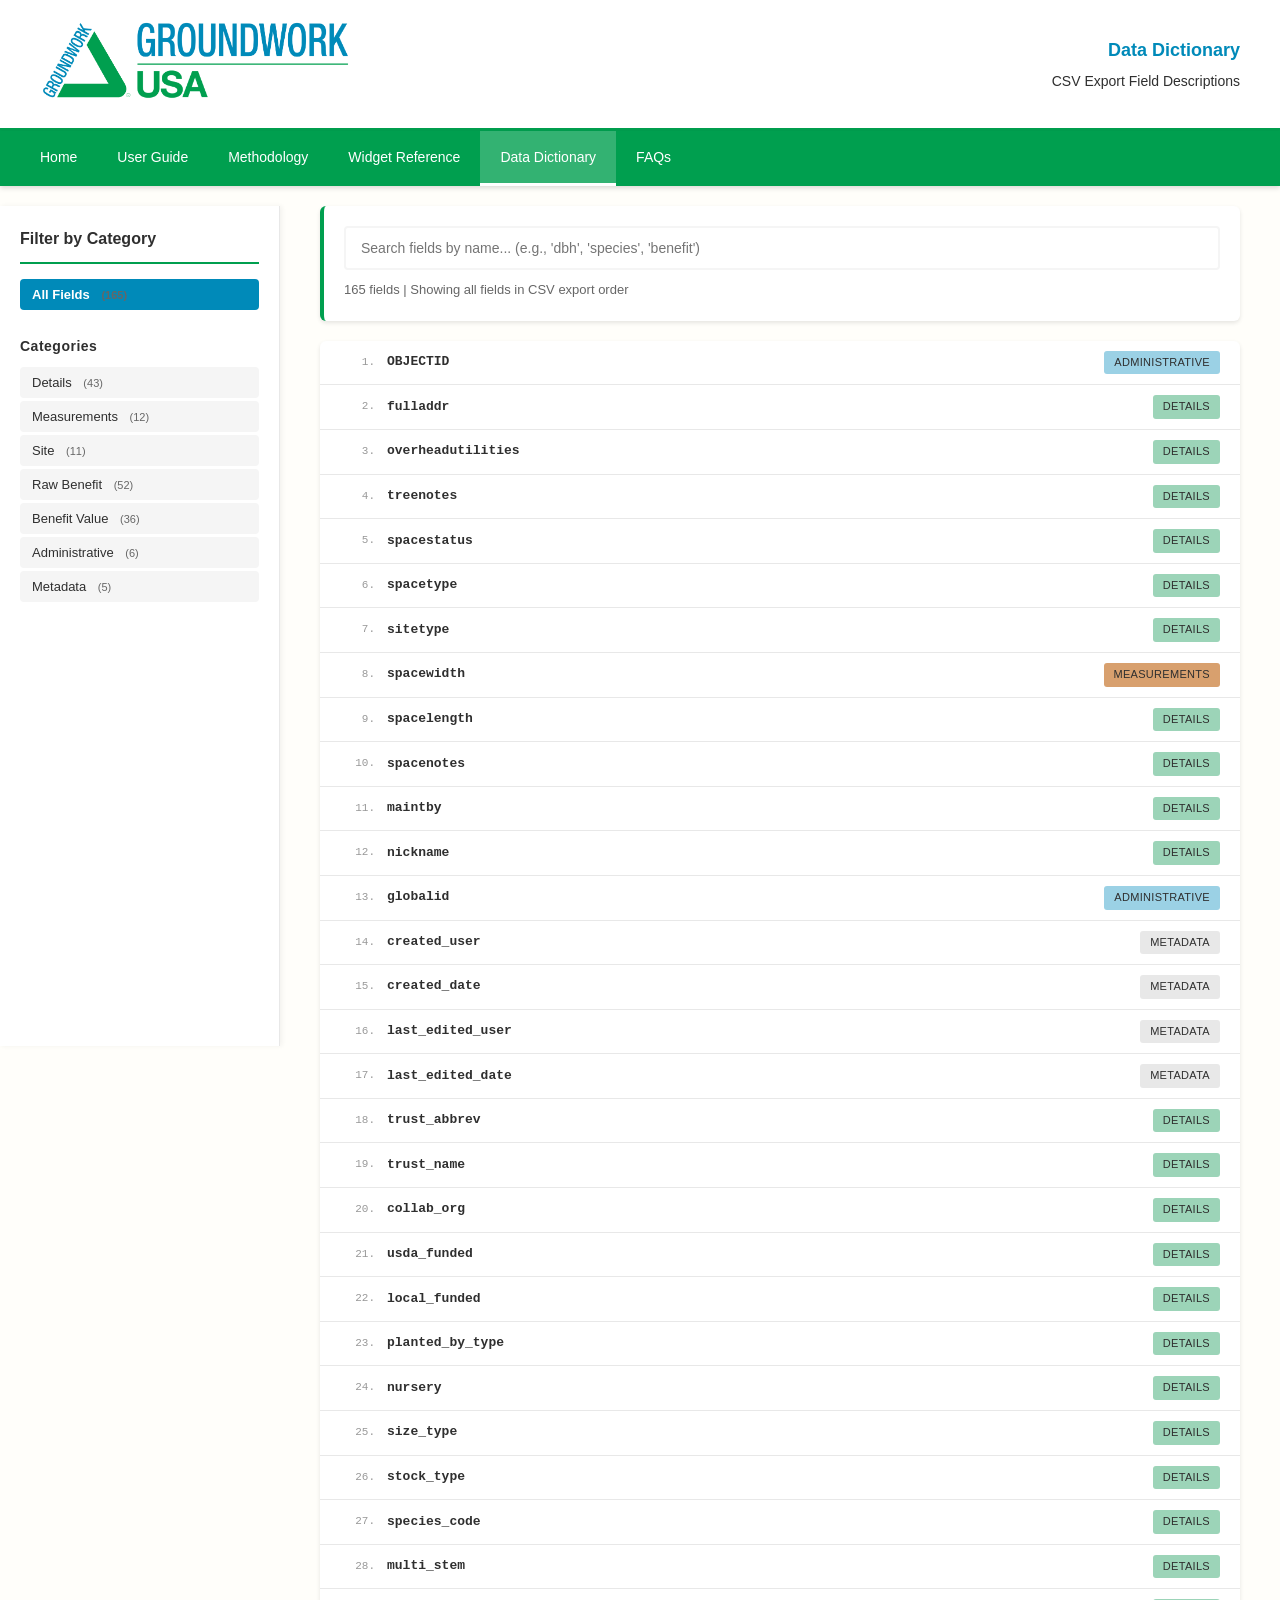
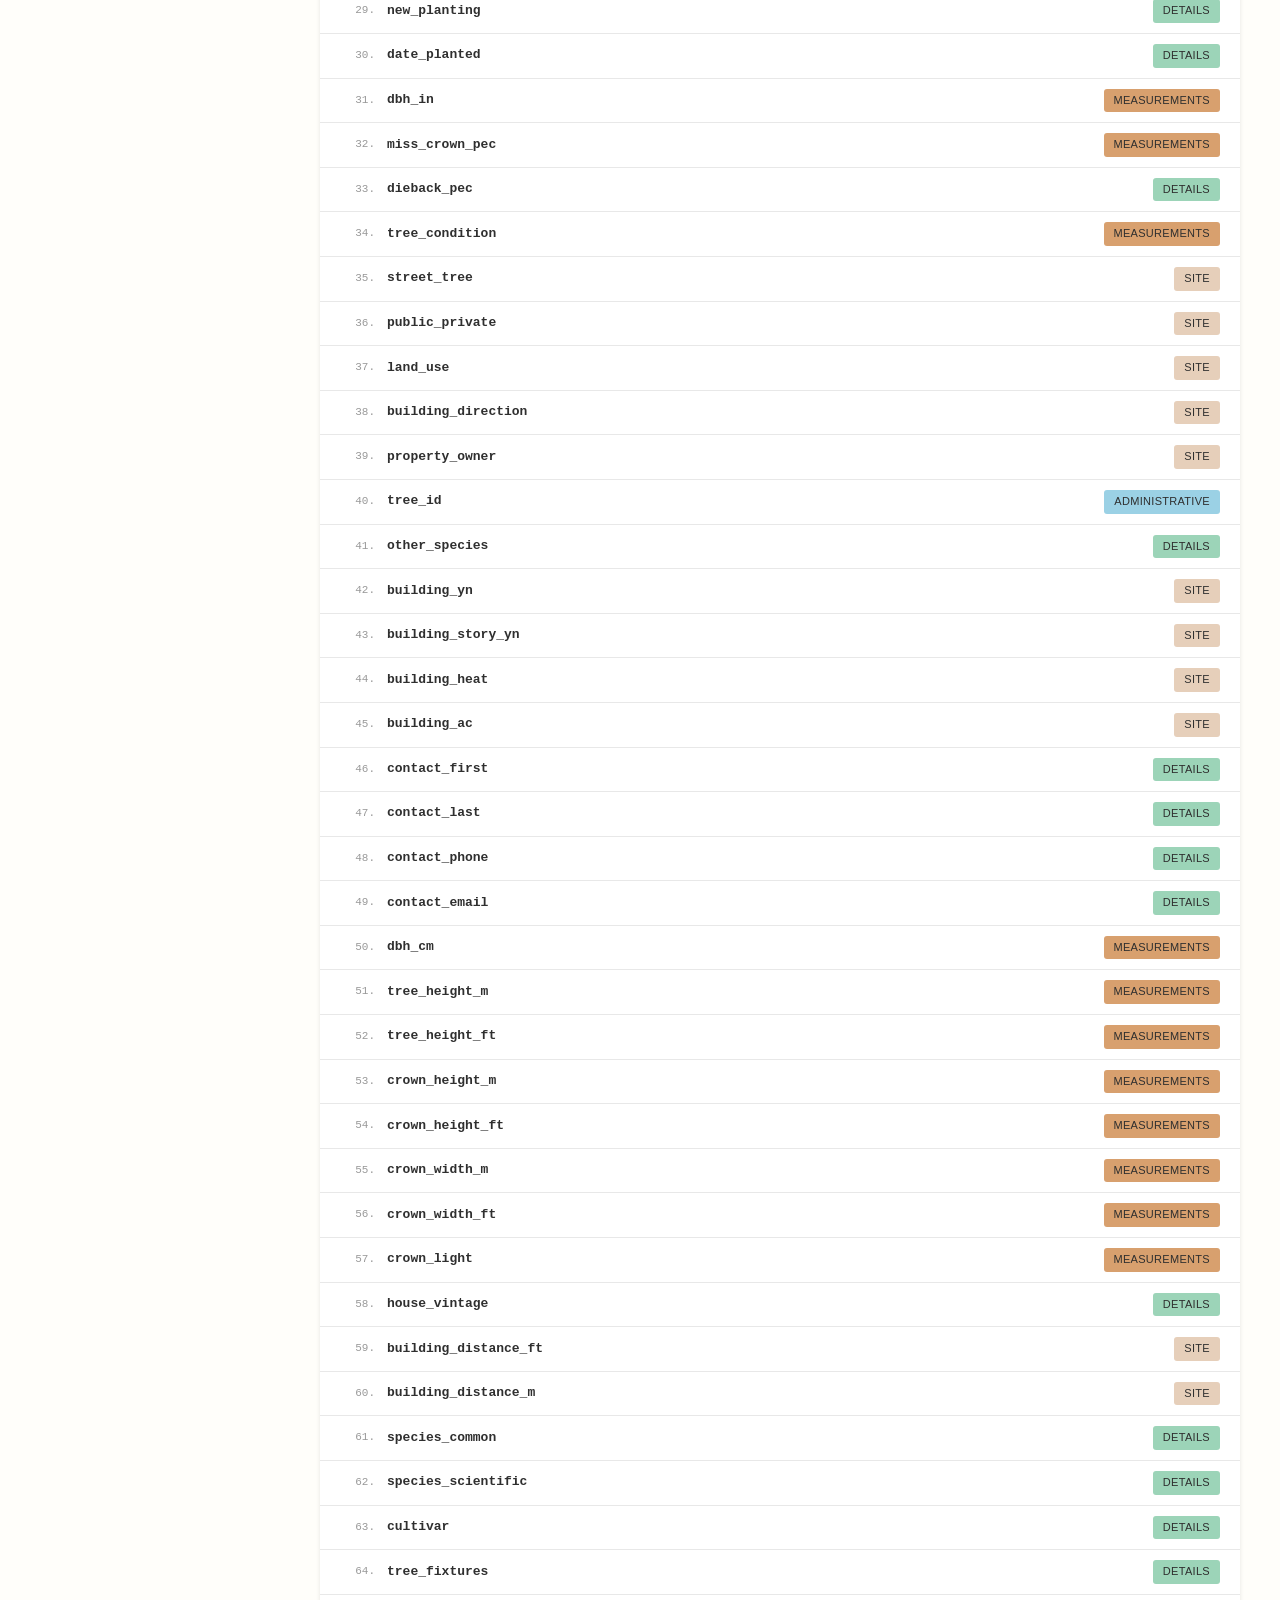
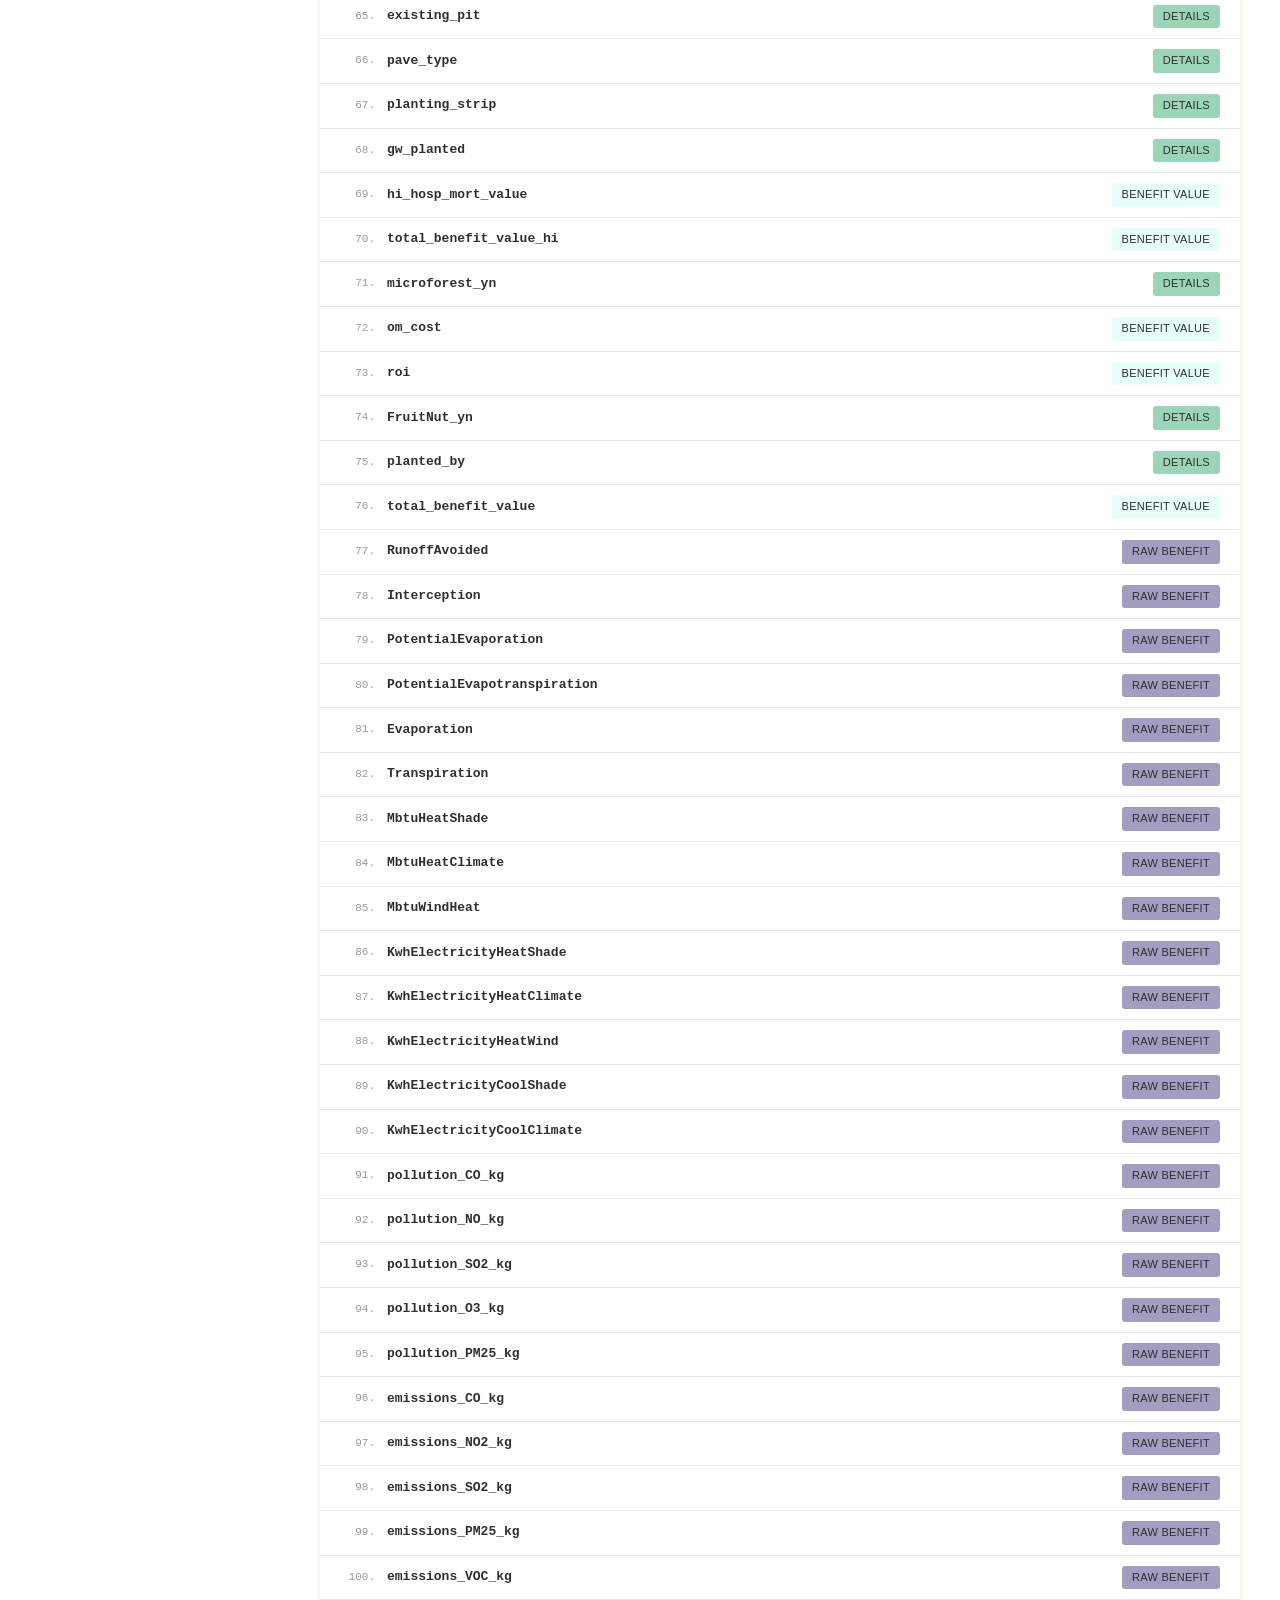
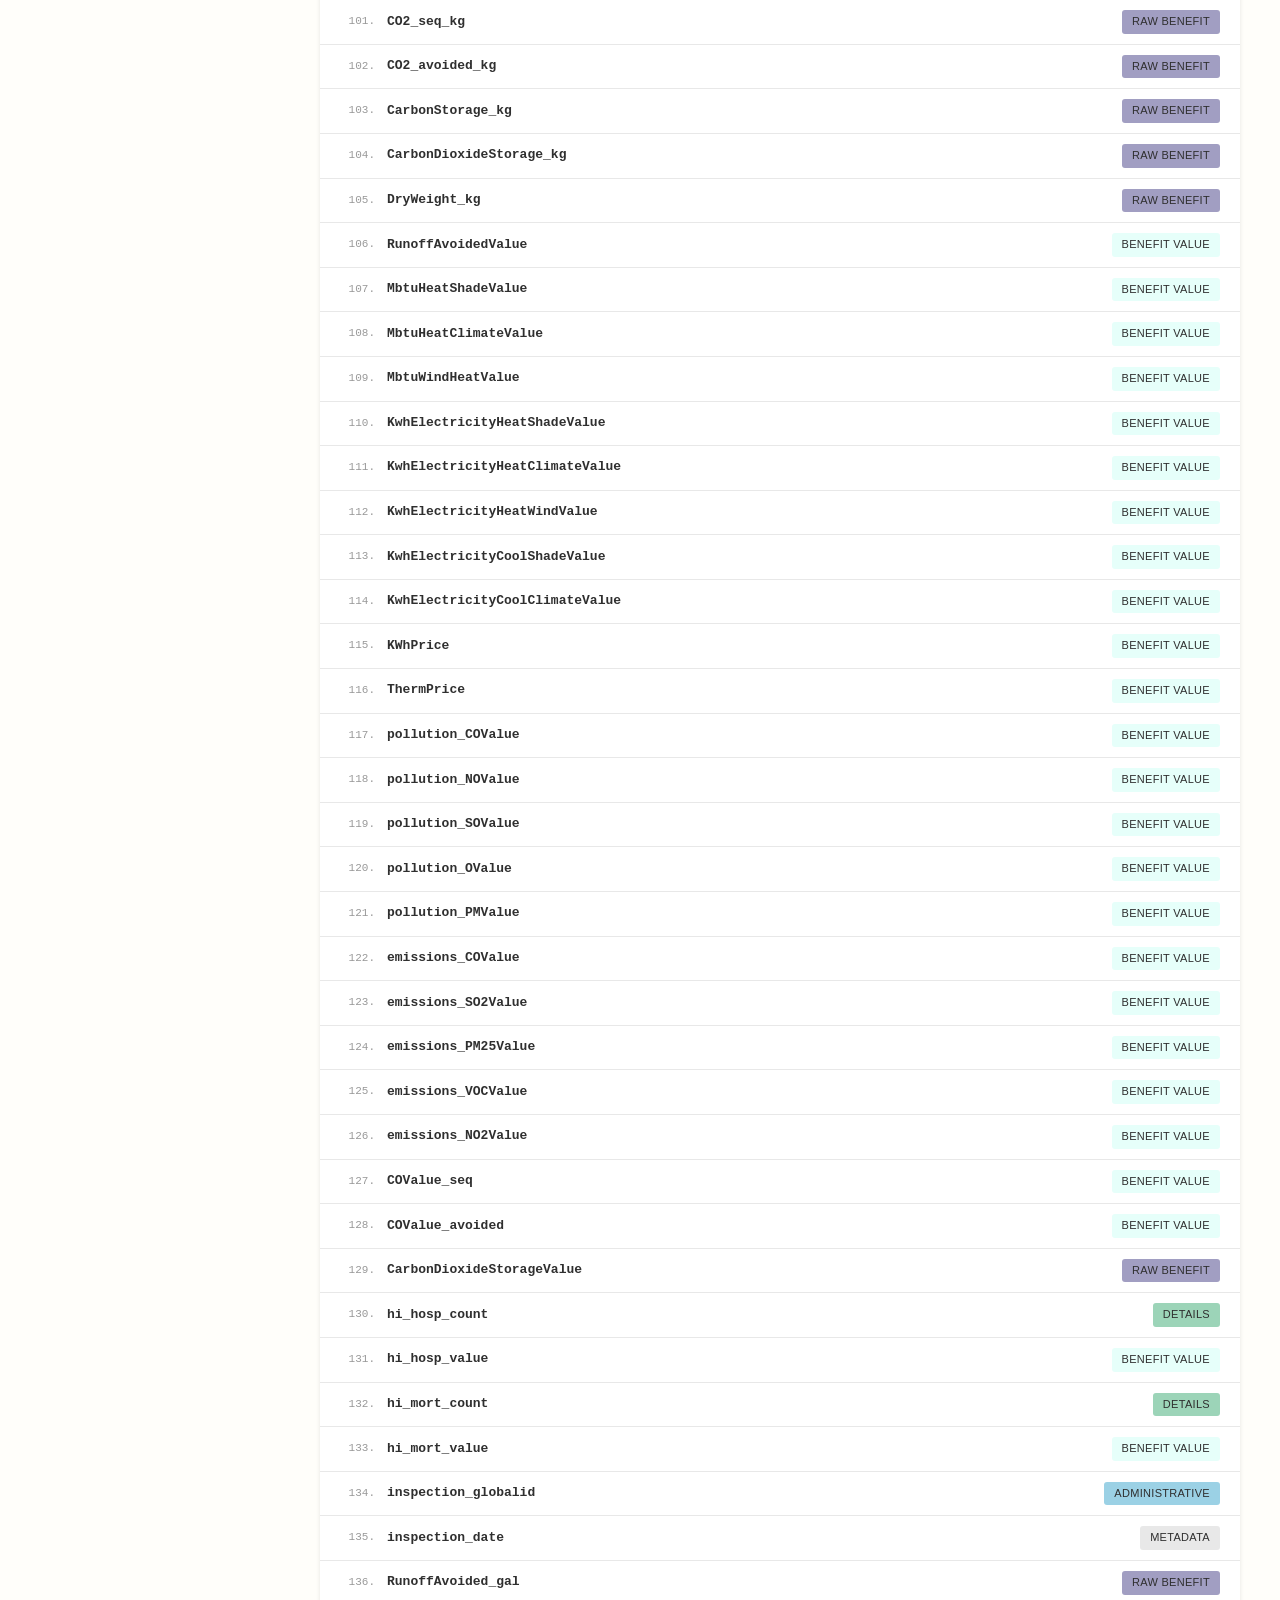
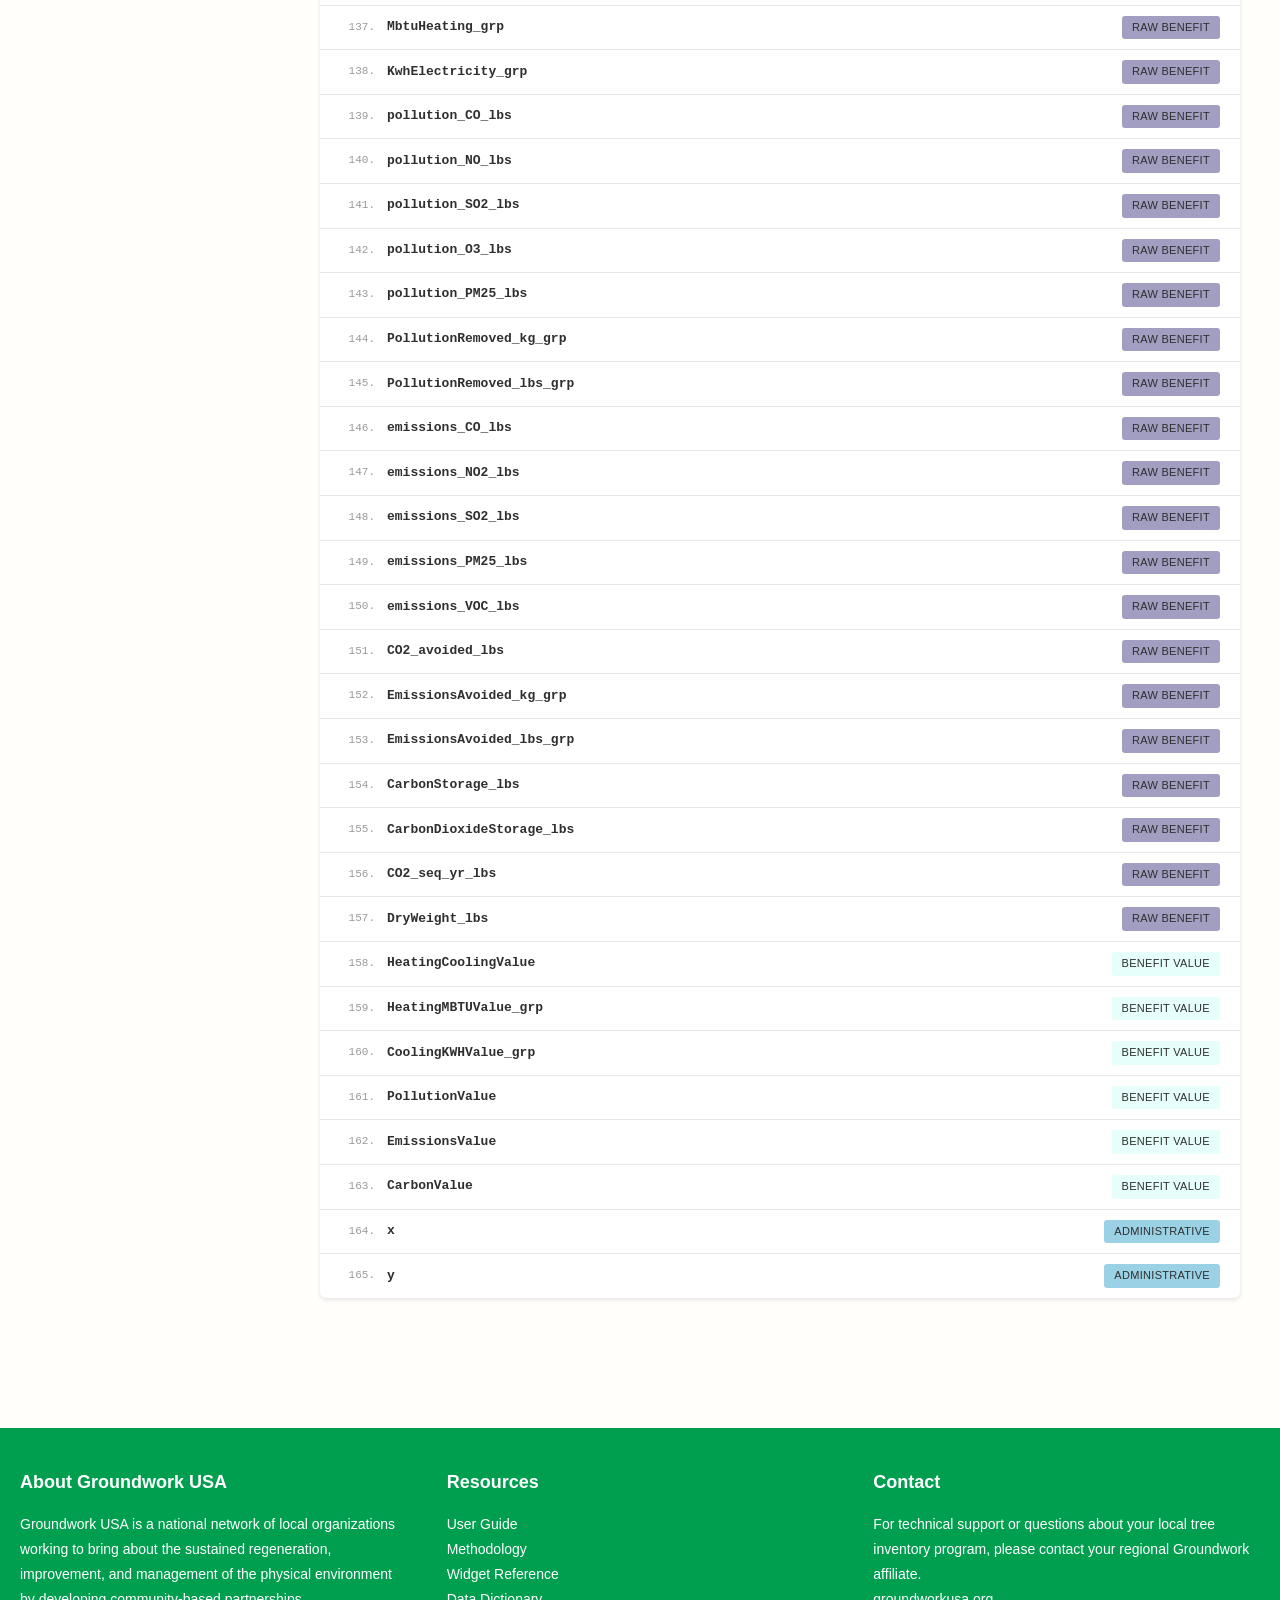
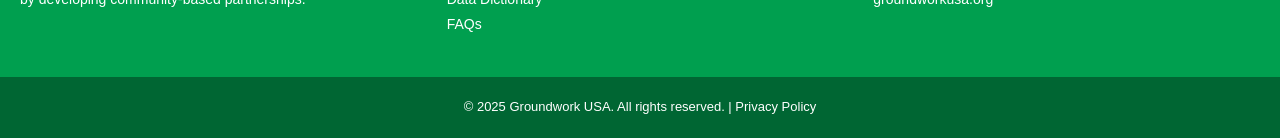
==== commit 2ef708a6: "Fix nav bar active state on all pages" ====
--- a/data-dictionary.html
+++ b/data-dictionary.html
@@ -24,11 +24,11 @@
     <!-- TOP NAVIGATION -->
  <nav class="main-nav">
     <ul>
-            <li><a href="index.html" class="active">Home</a></li>
+            <li><a href="index.html">Home</a></li>
             <li><a href="user-guide.html">User Guide</a></li>
             <li><a href="methodology.html">Methodology</a></li>
             <li><a href="widget-ref.html">Widget Reference</a></li>
-            <li><a href="data-dictionary.html">Data Dictionary</a></li>
+            <li><a href="data-dictionary.html" class="active">Data Dictionary</a></li>
             <li><a href="faq.html">FAQs</a></li>
      </ul>
     </nav>
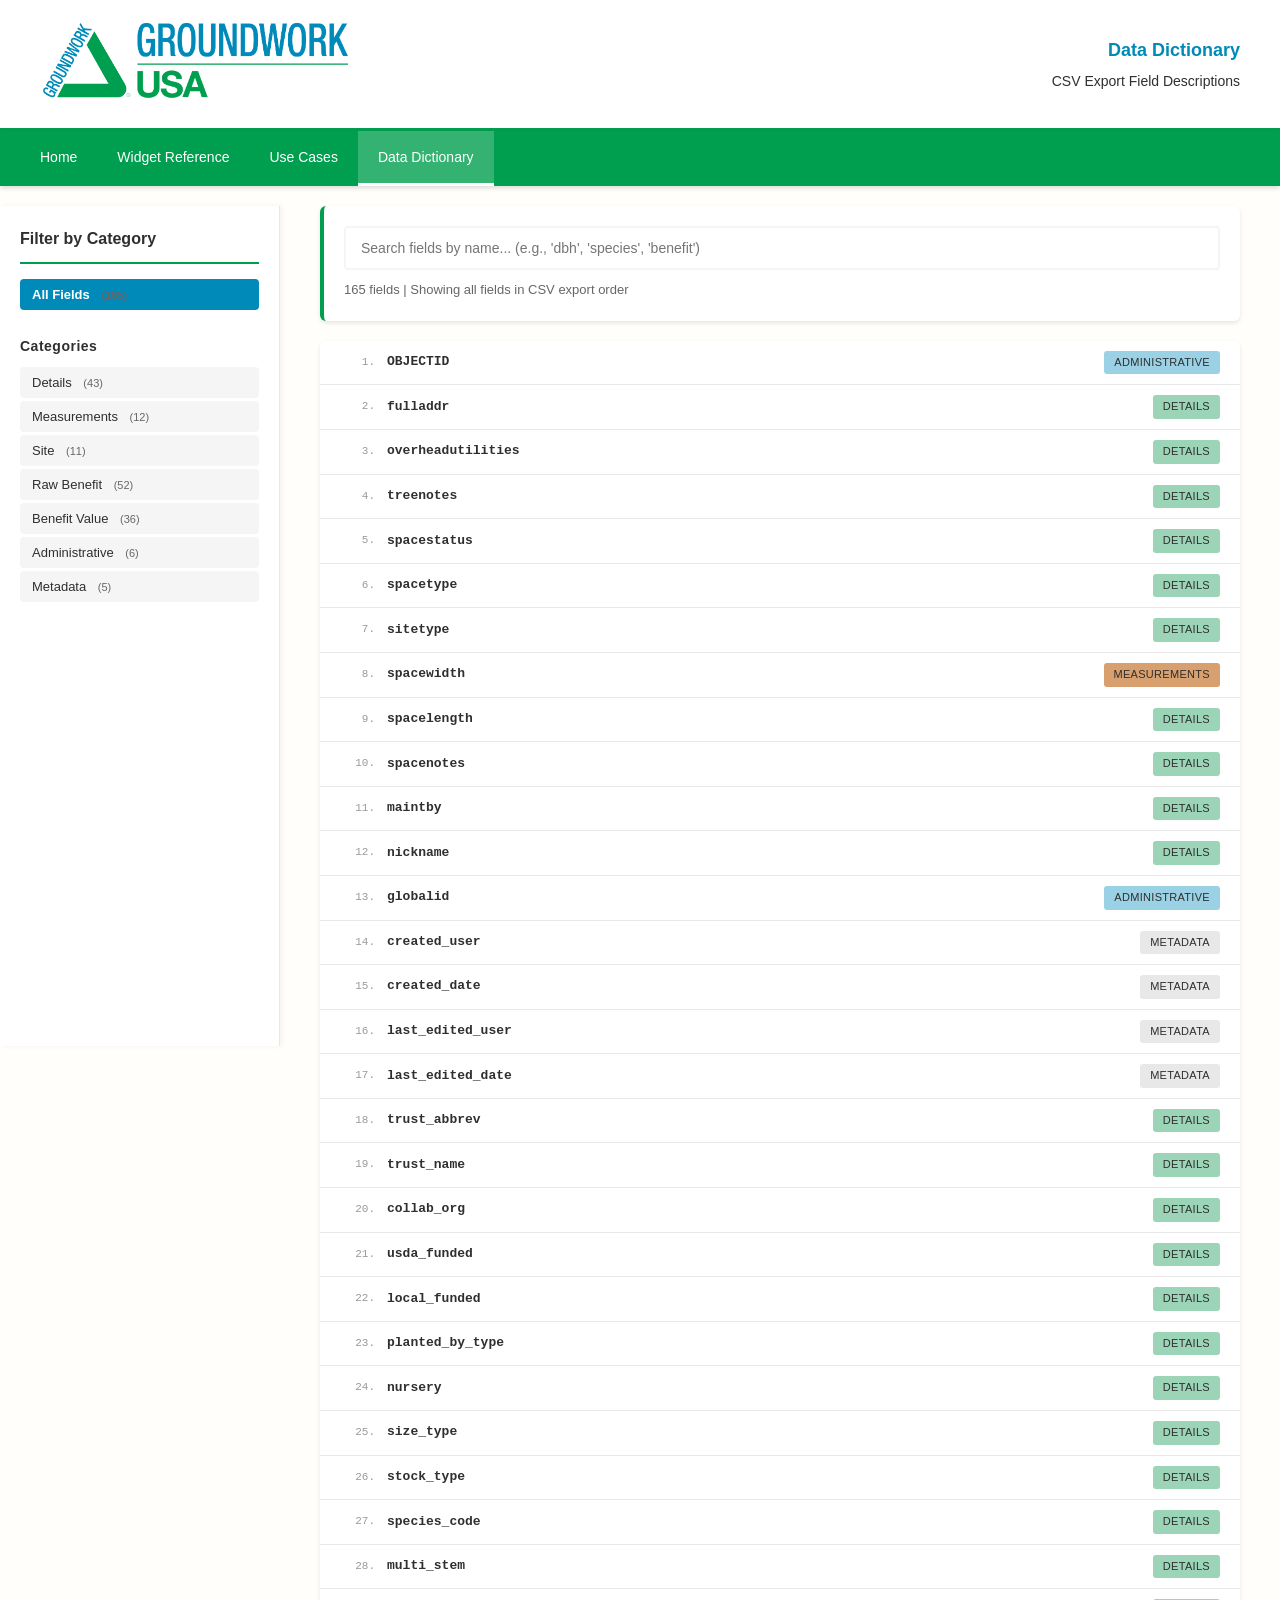
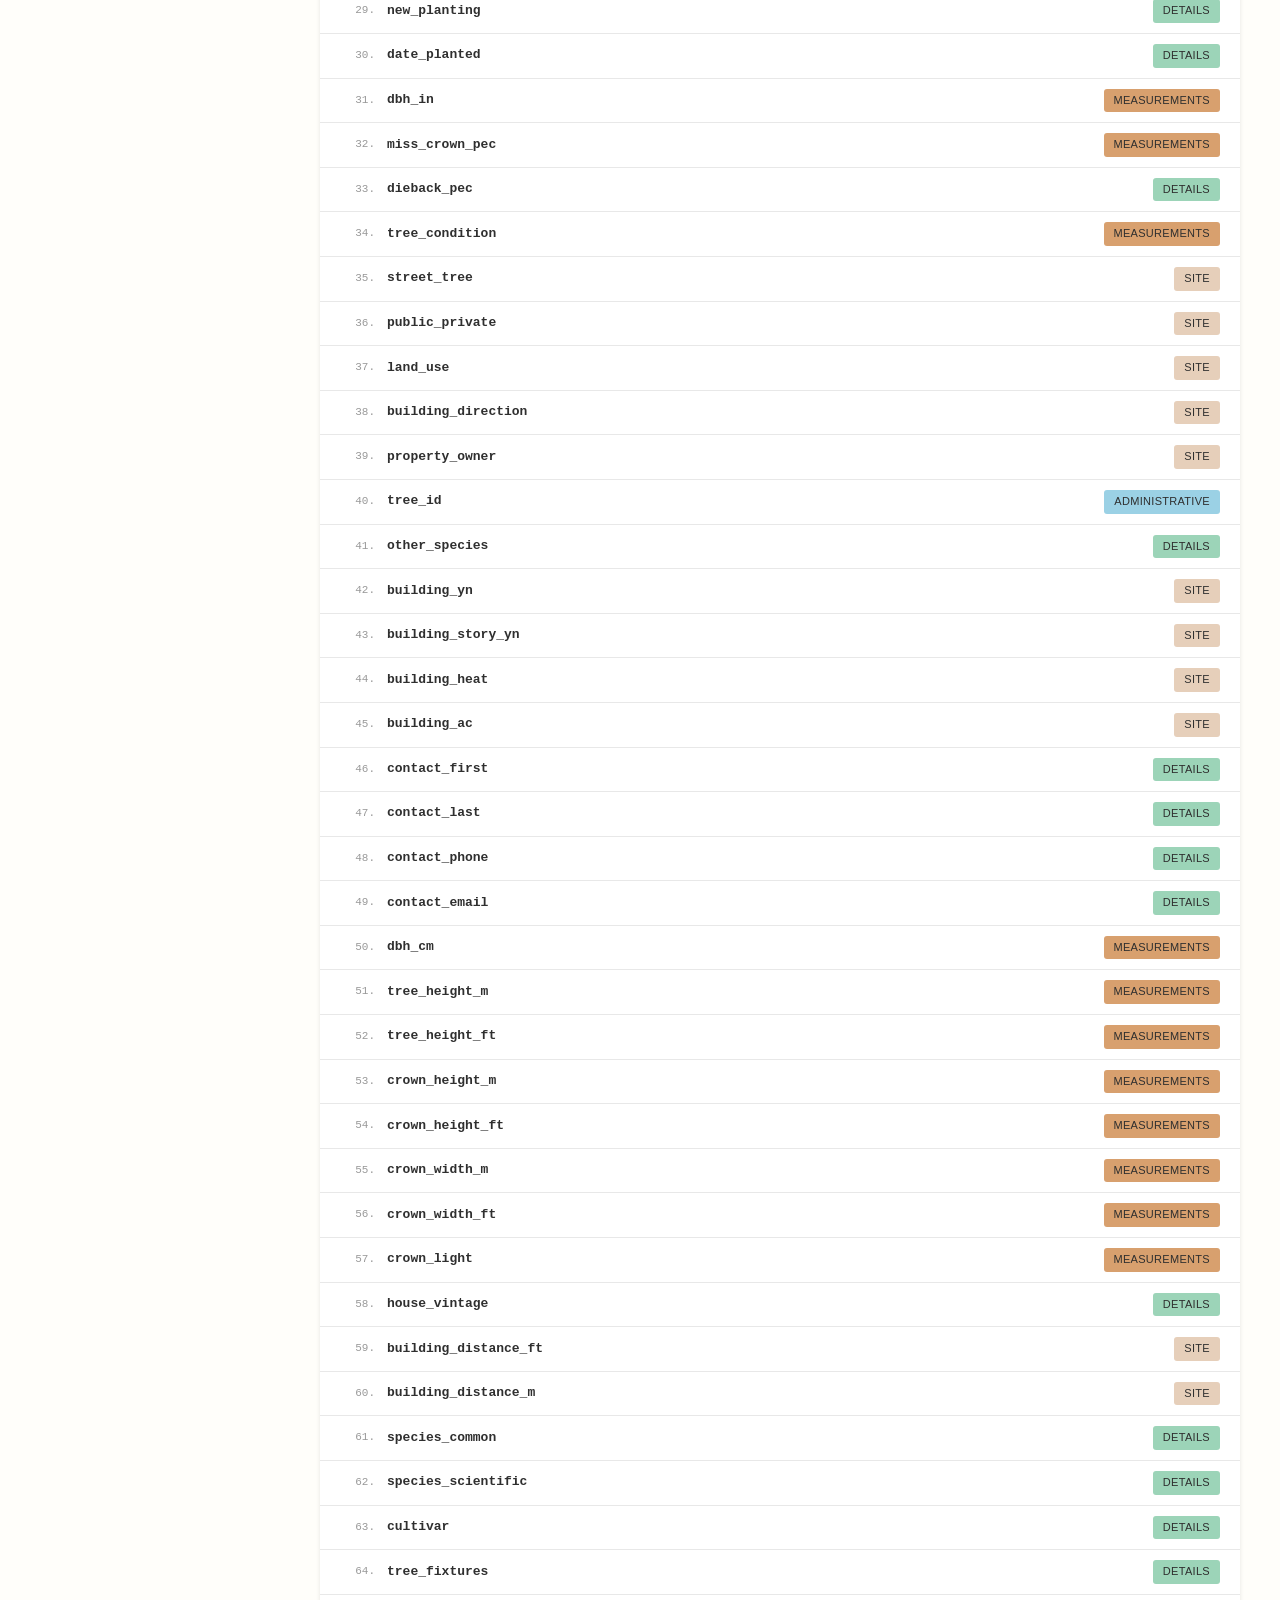
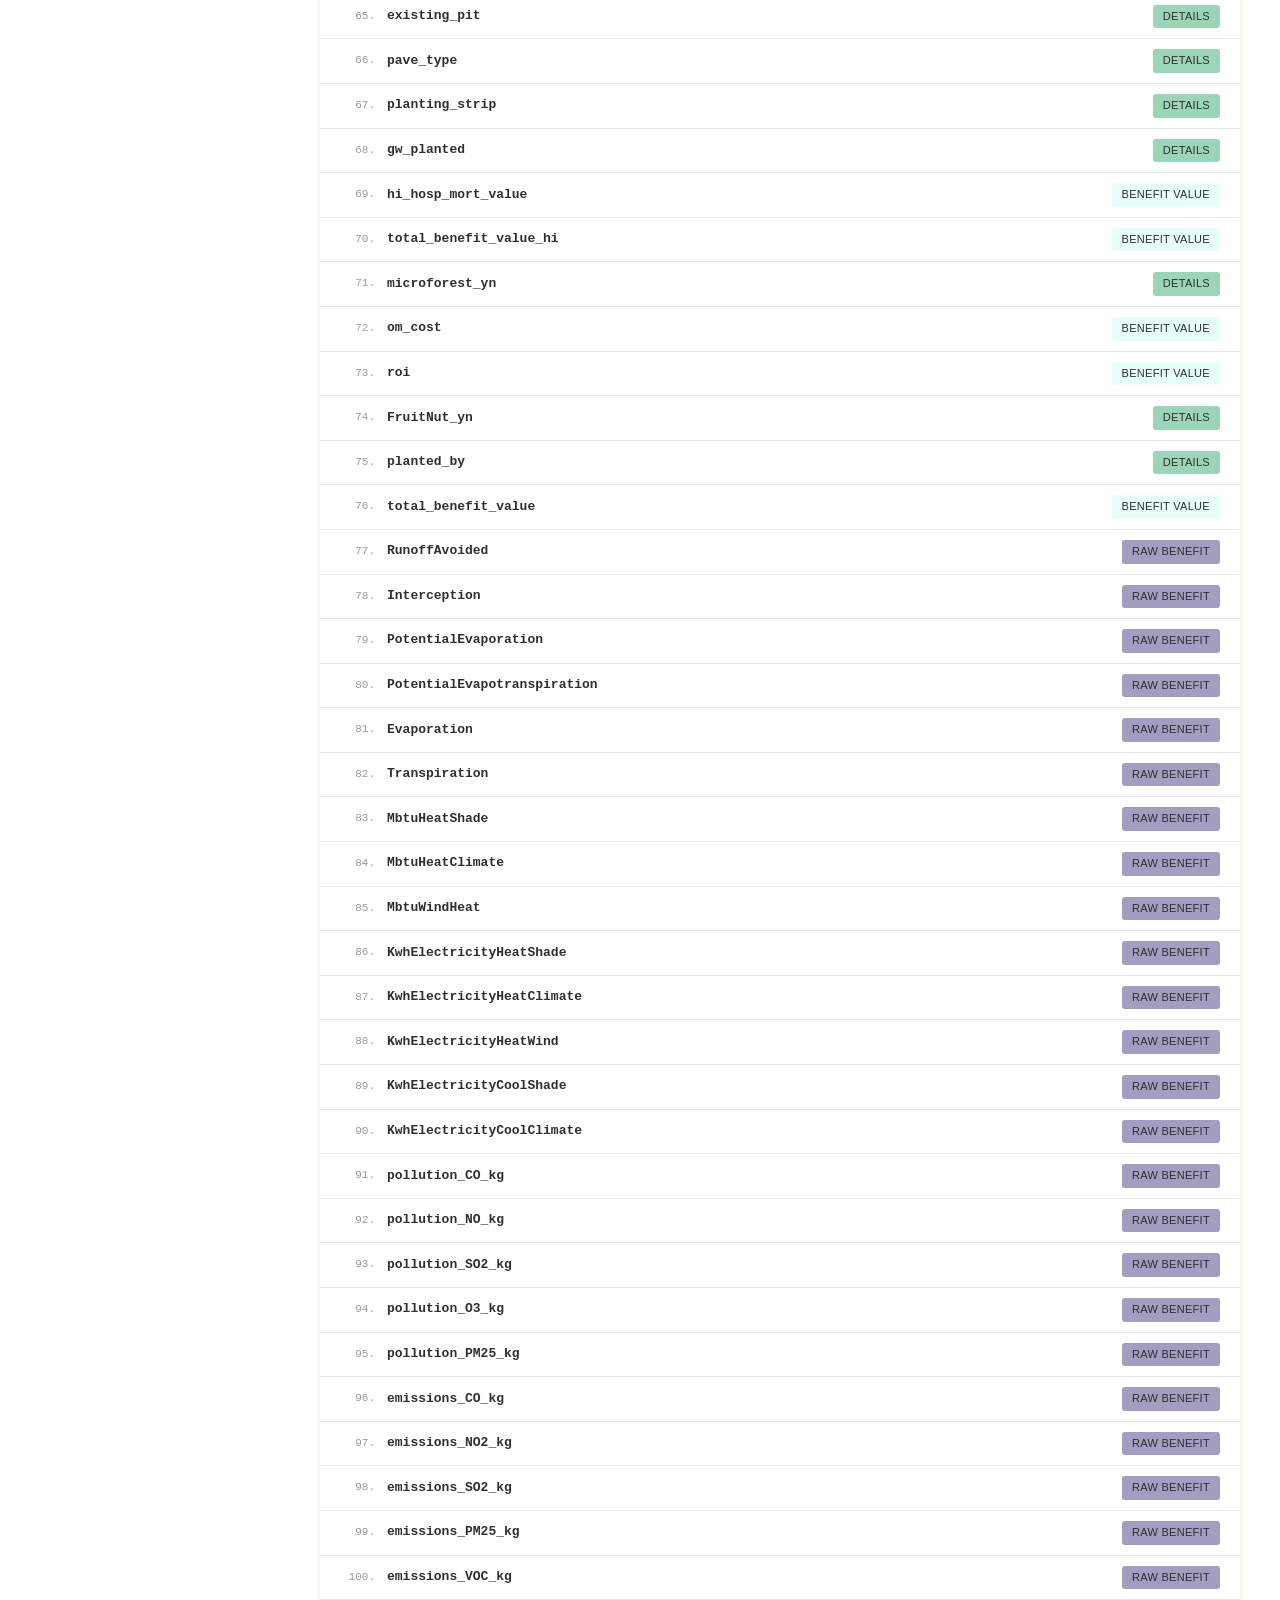
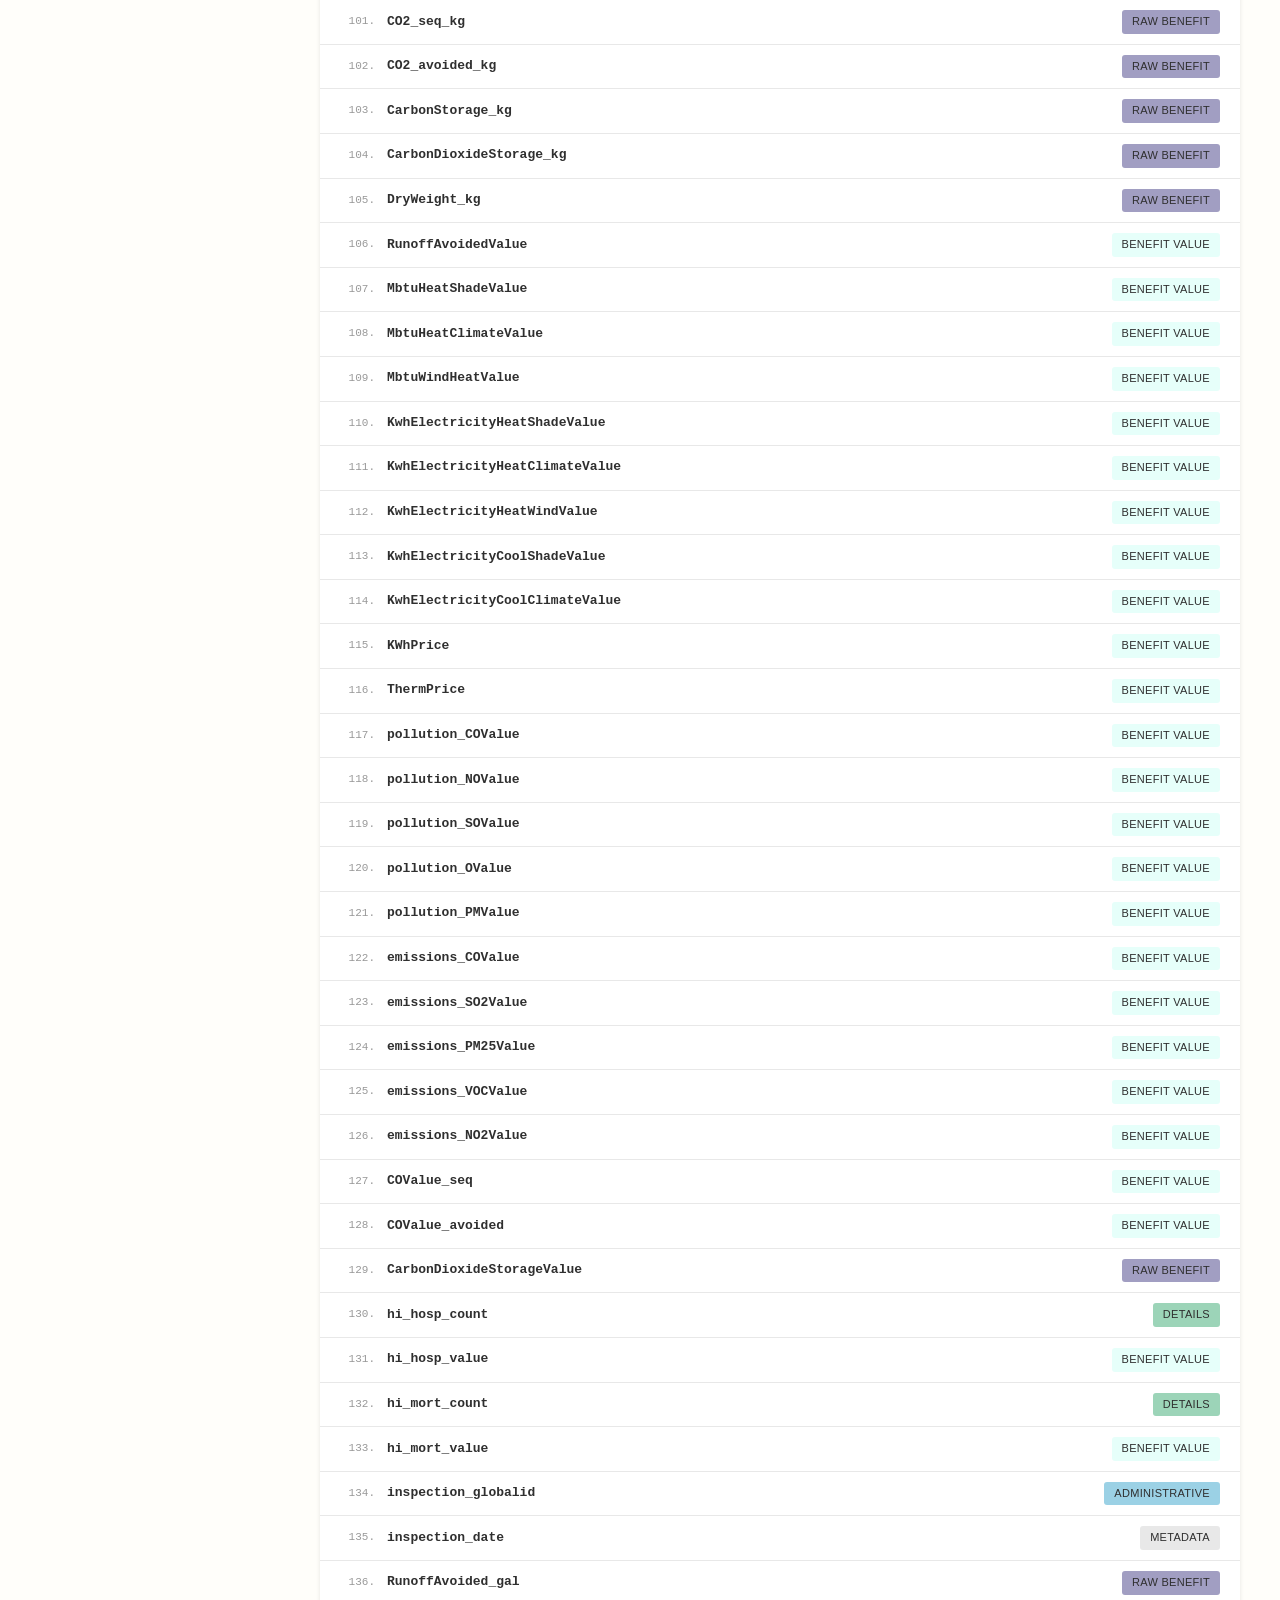
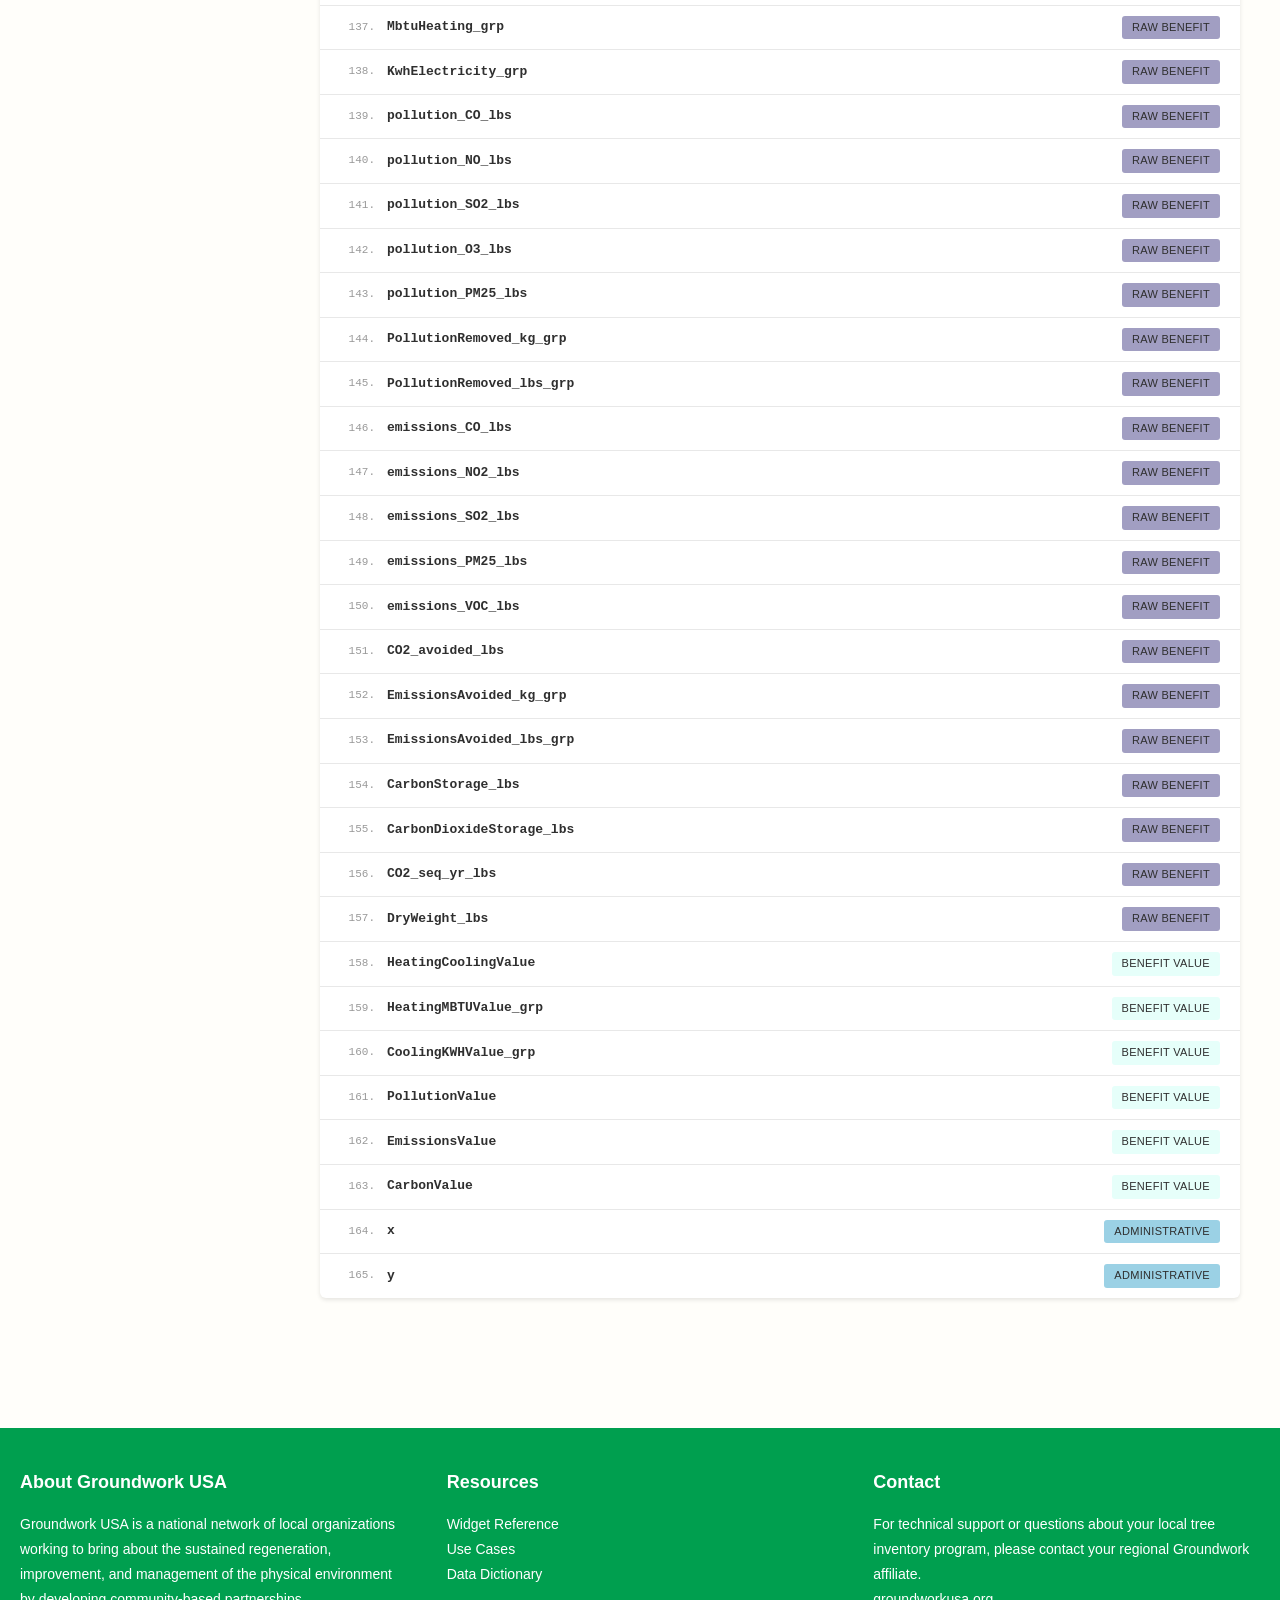
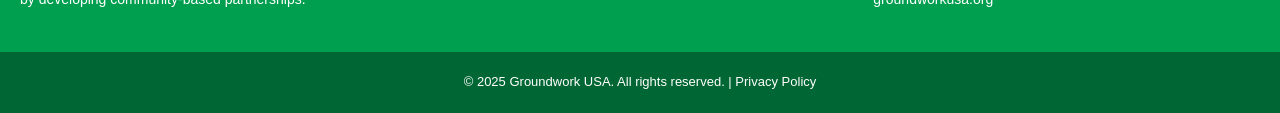
==== commit 757ceebb: "Major documentation update: Filter Sidebar (10 filters) added to widget ref, Use Cases page (8 scena" ====
--- a/data-dictionary.html
+++ b/data-dictionary.html
@@ -22,16 +22,14 @@
     </header>
 
     <!-- TOP NAVIGATION -->
- <nav class="main-nav">
-    <ul>
+	<nav class="main-nav">
+  		<ul>
             <li><a href="index.html">Home</a></li>
-            <li><a href="user-guide.html">User Guide</a></li>
-            <li><a href="methodology.html">Methodology</a></li>
-            <li><a href="widget-ref.html">Widget Reference</a></li>
+		    <li><a href="widget-ref.html">Widget Reference</a></li>
+            <li><a href="use-cases.html">Use Cases</a></li>
             <li><a href="data-dictionary.html" class="active">Data Dictionary</a></li>
-            <li><a href="faq.html">FAQs</a></li>
-     </ul>
-    </nav>
+   		 </ul>
+  	</nav>
 
     <!-- MAIN LAYOUT -->
     <div class="page-container">
@@ -2781,11 +2779,9 @@
                 
                 <div class="footer-section">
                     <h3>Resources</h3>
-                    <p><a href="user-guide.html">User Guide</a></p>
-                    <p><a href="methodology.html">Methodology</a></p>
                     <p><a href="widget-ref.html">Widget Reference</a></p>
+                    <p><a href="use-cases.html">Use Cases</a></p>
                     <p><a href="data-dictionary.html">Data Dictionary</a></p>
-                    <p><a href="faq.html">FAQs</a></p>
                 </div>
                 
                 <div class="footer-section">
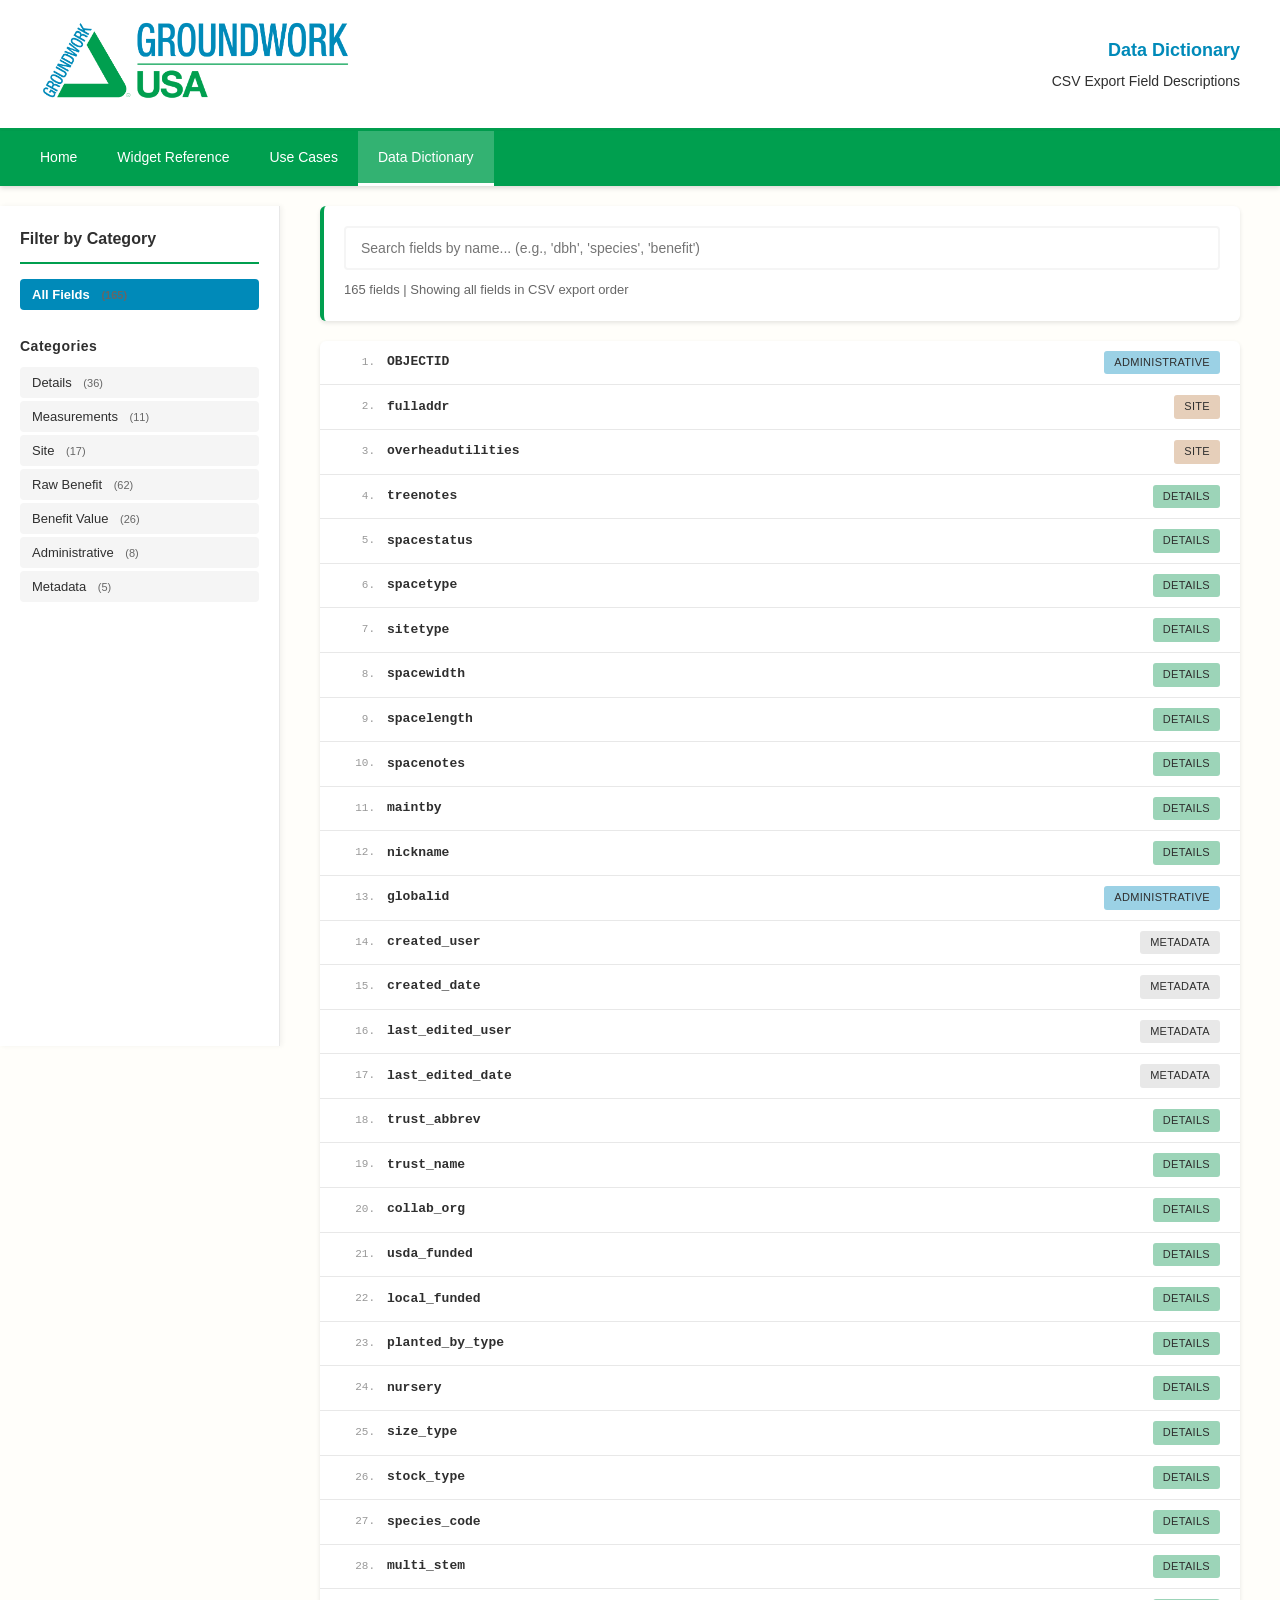
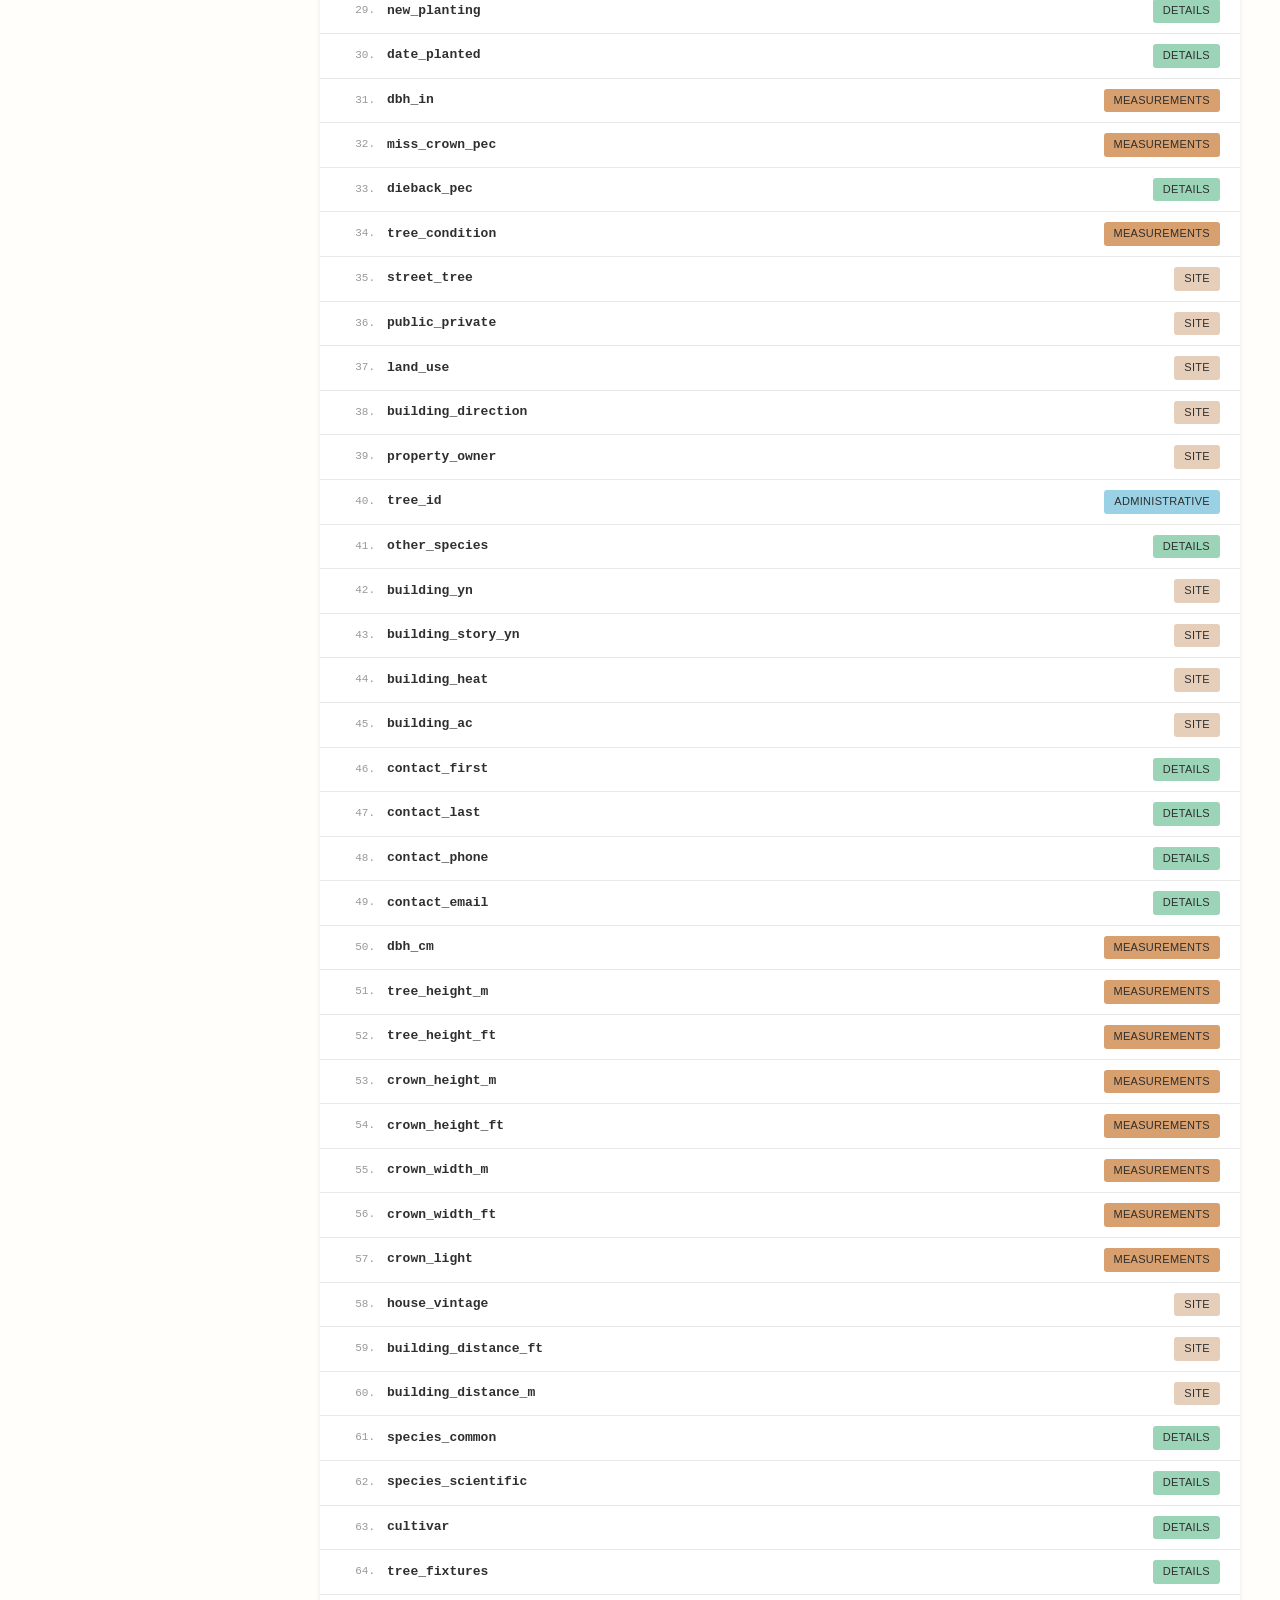
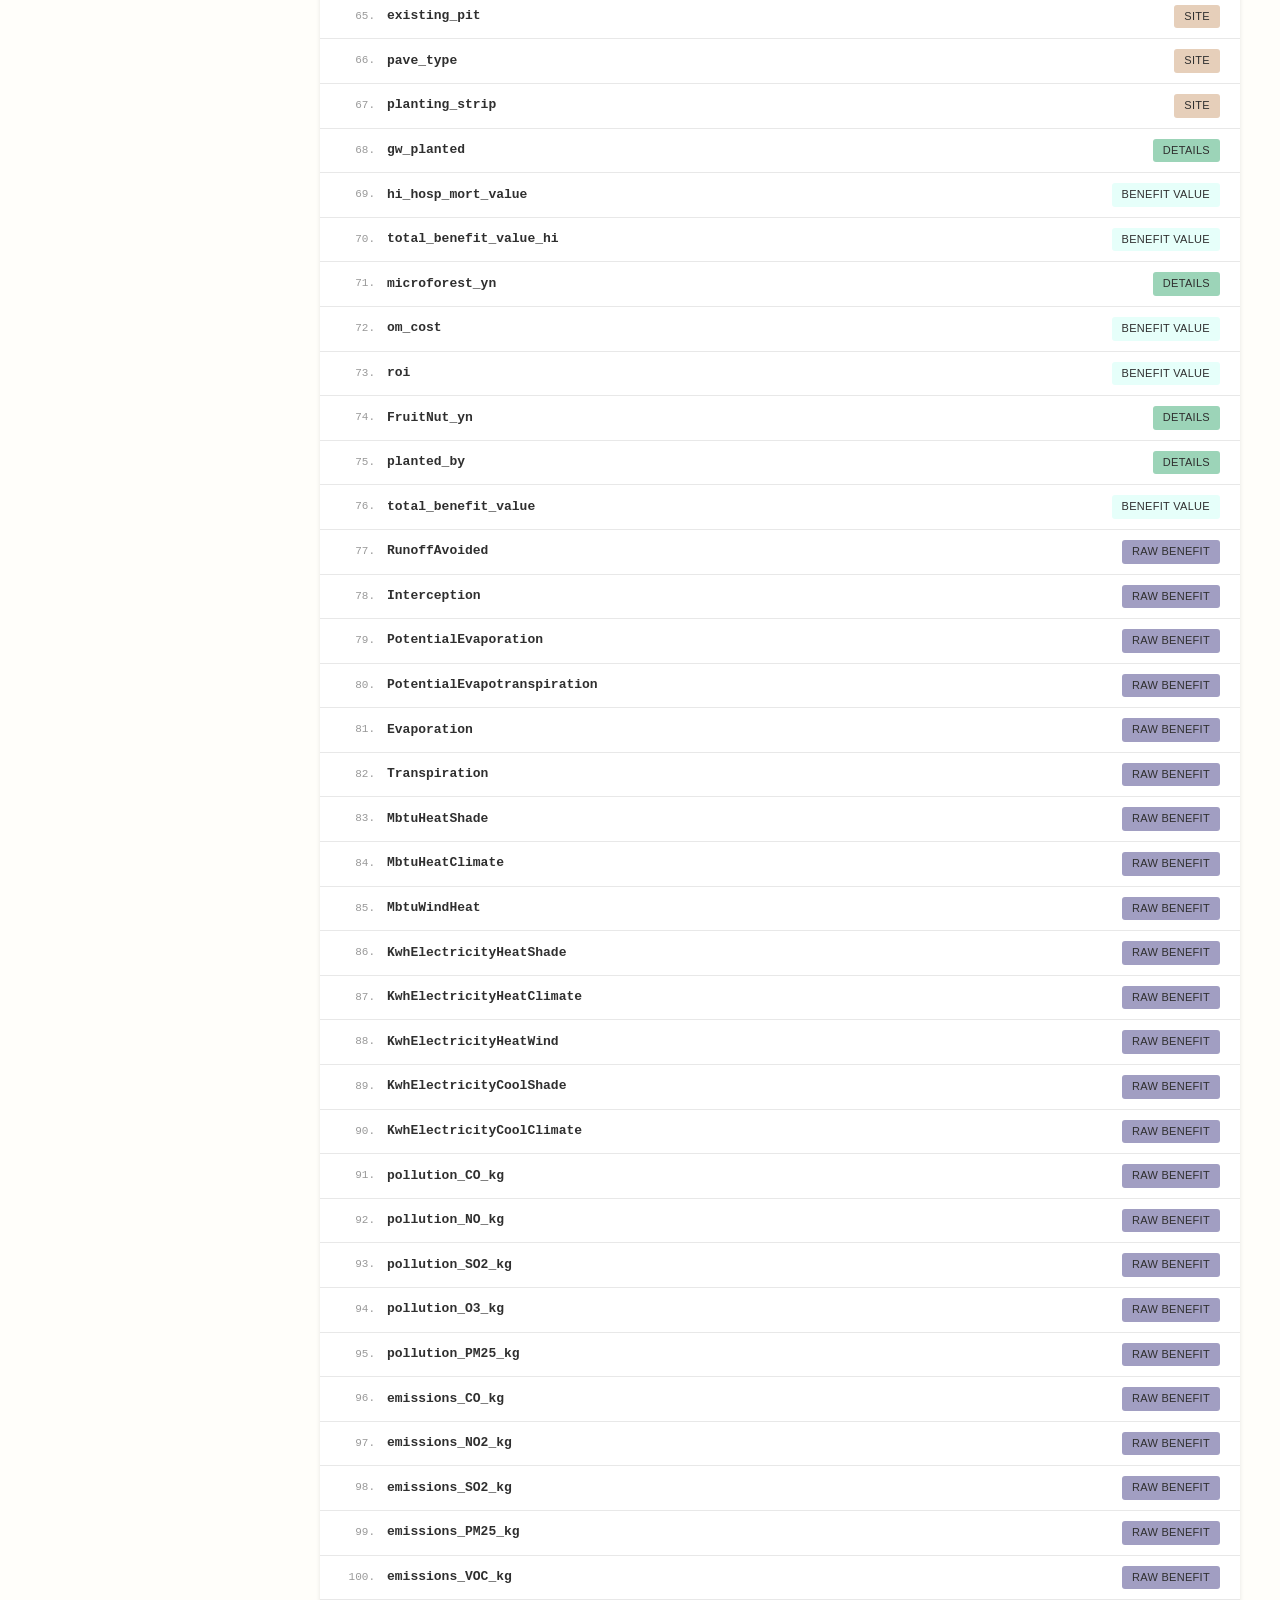
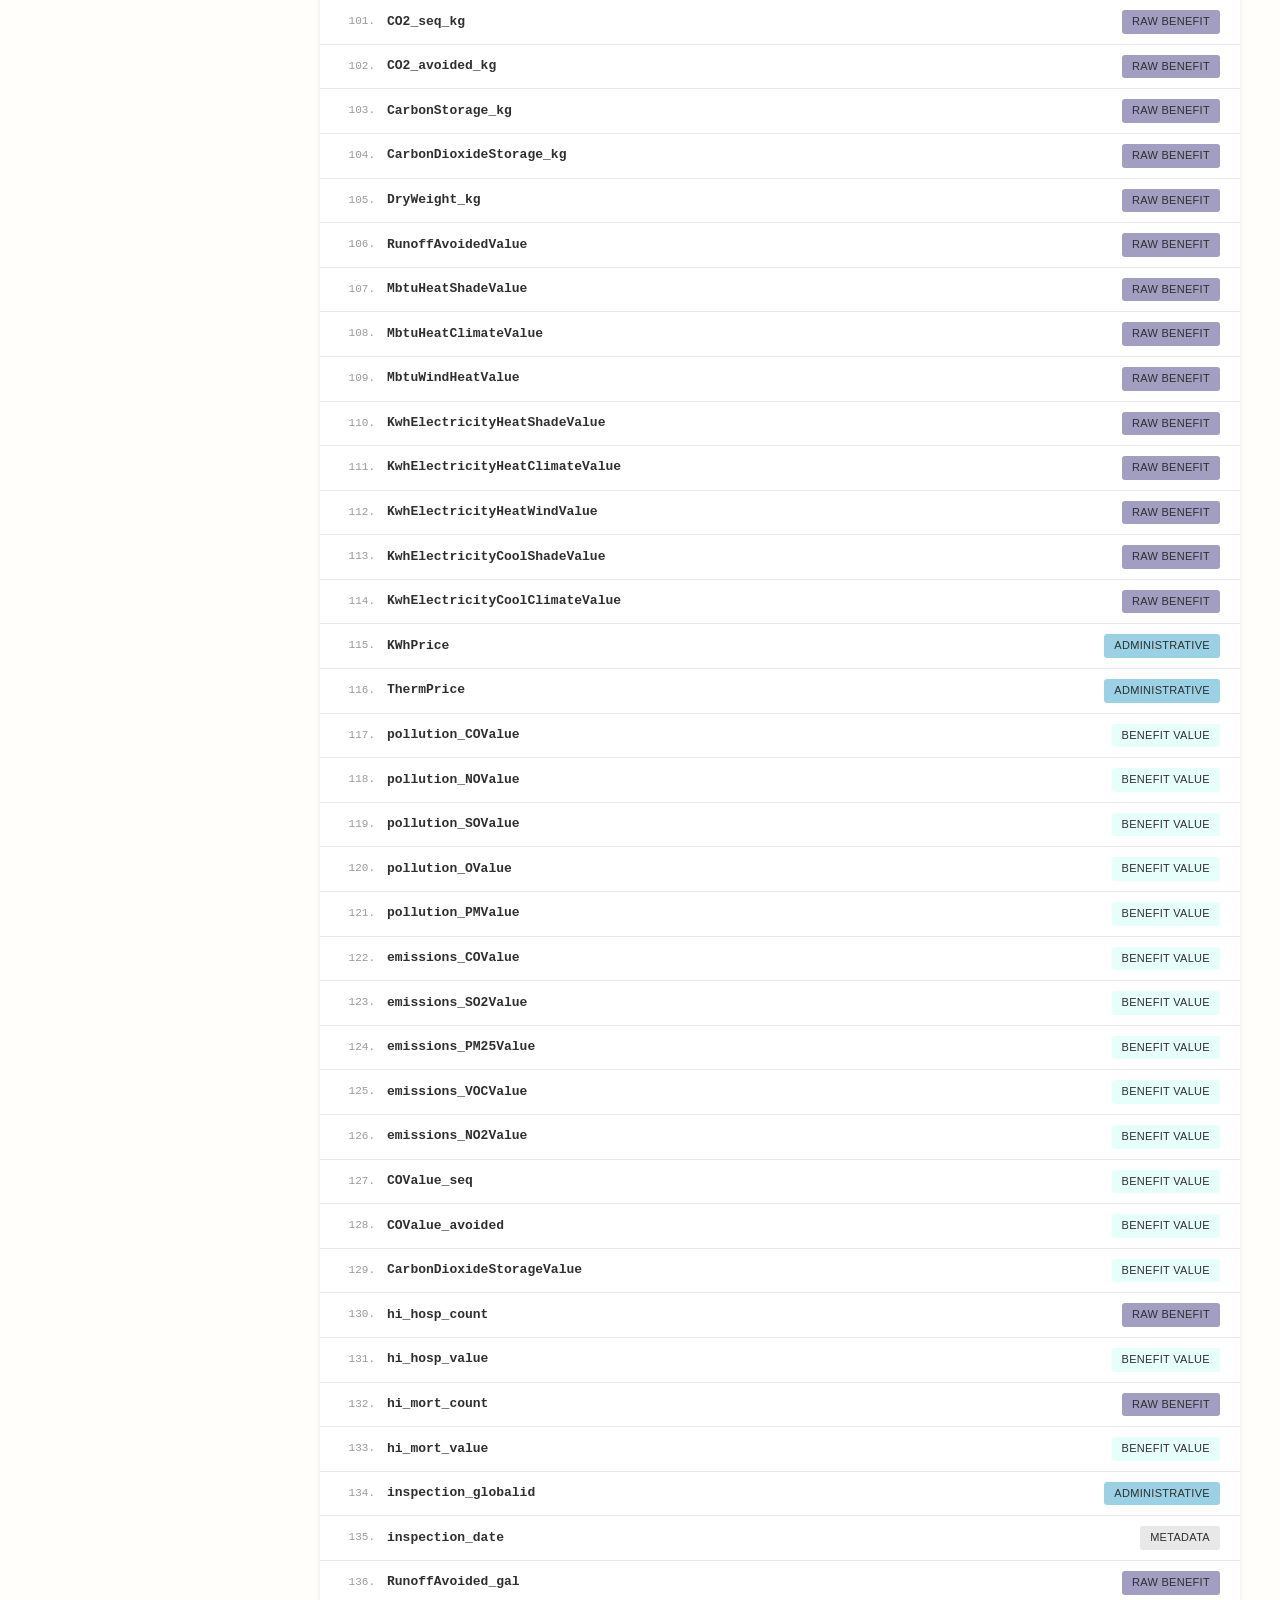
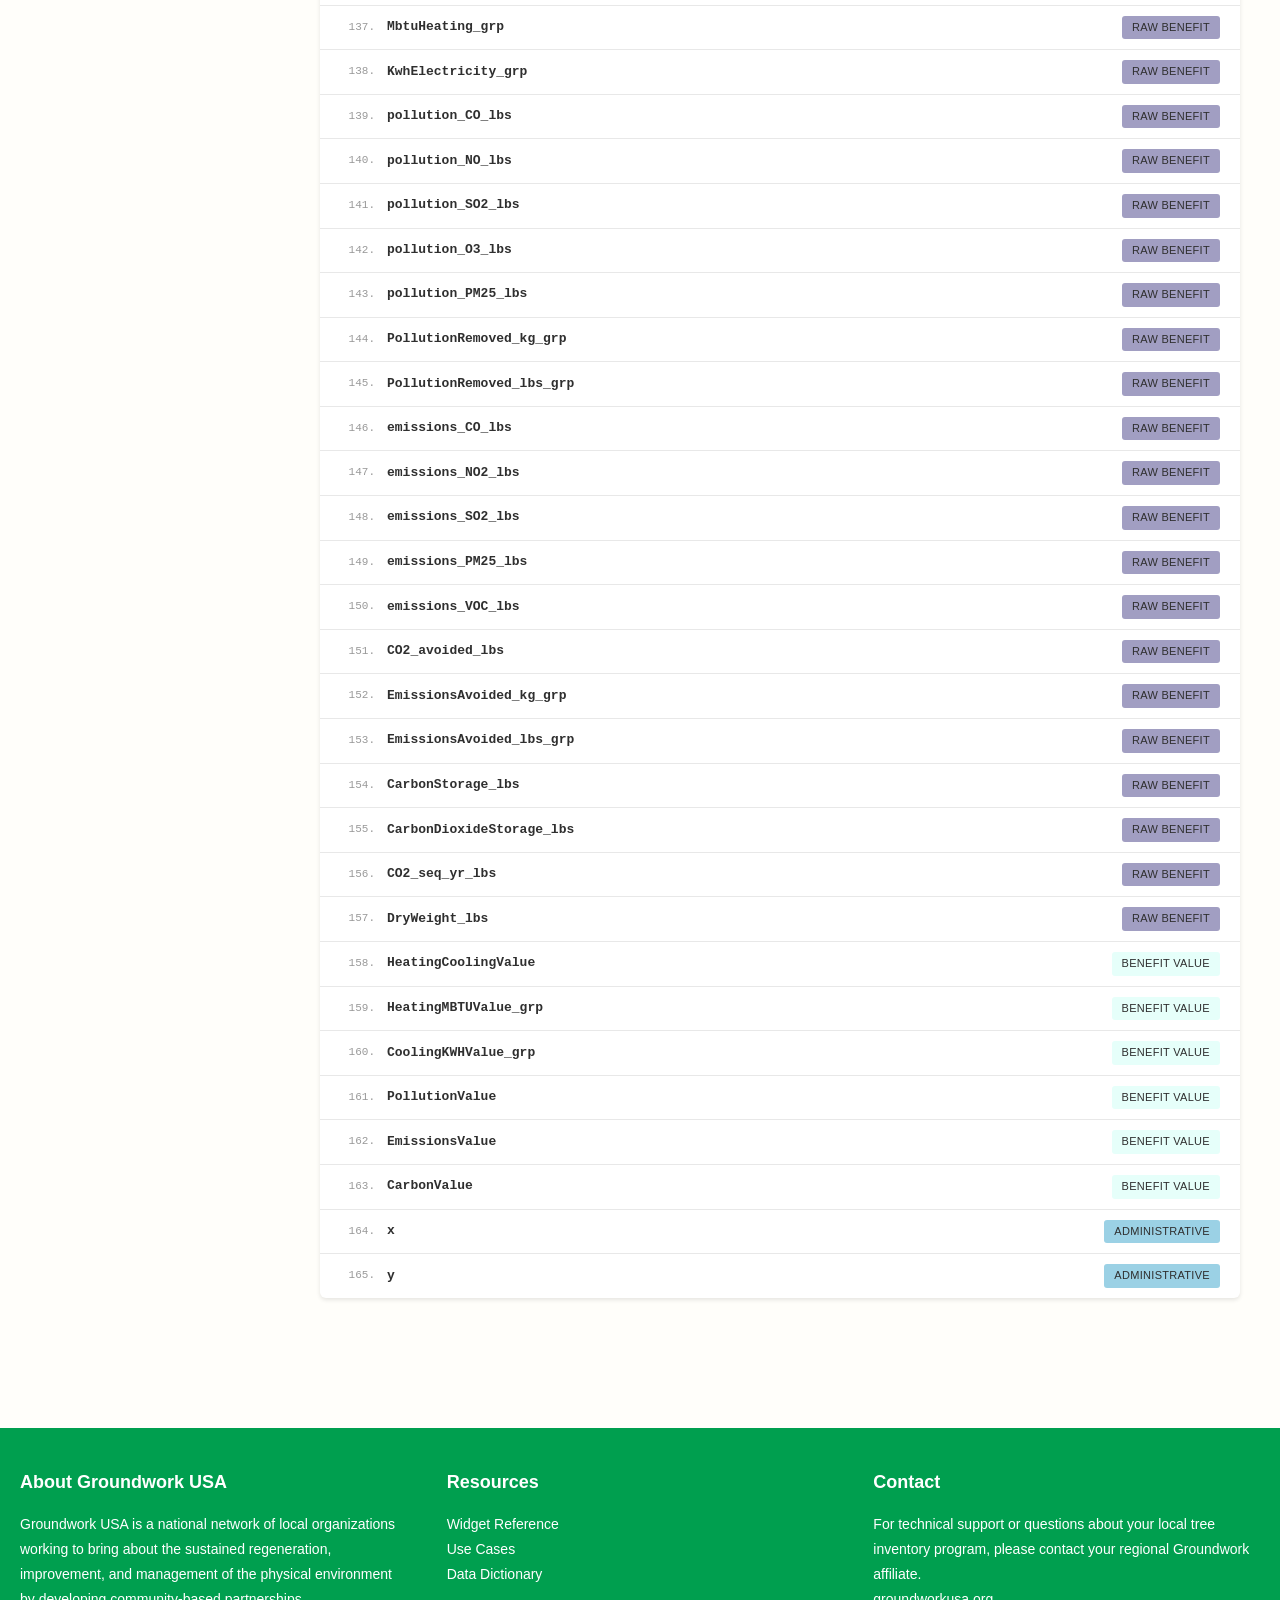
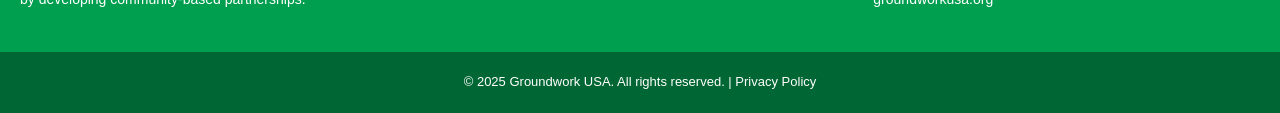
==== commit eeae7016: "Fix data dictionary descriptions - all 165 fields now have real descriptions instead of duplicated a" ====
--- a/data-dictionary.html
+++ b/data-dictionary.html
@@ -47,12 +47,12 @@
             <div class="sidebar-section">
                 <h4>Categories</h4>
 <ul>
-        <li><button class="filter-btn" data-category="Details">Details <span class="filter-count">(43)</span></button></li>
-        <li><button class="filter-btn" data-category="Measurements">Measurements <span class="filter-count">(12)</span></button></li>
-        <li><button class="filter-btn" data-category="Site">Site <span class="filter-count">(11)</span></button></li>
-        <li><button class="filter-btn" data-category="Raw Benefit">Raw Benefit <span class="filter-count">(52)</span></button></li>
-        <li><button class="filter-btn" data-category="Benefit Value">Benefit Value <span class="filter-count">(36)</span></button></li>
-        <li><button class="filter-btn" data-category="Administrative">Administrative <span class="filter-count">(6)</span></button></li>
+        <li><button class="filter-btn" data-category="Details">Details <span class="filter-count">(36)</span></button></li>
+        <li><button class="filter-btn" data-category="Measurements">Measurements <span class="filter-count">(11)</span></button></li>
+        <li><button class="filter-btn" data-category="Site">Site <span class="filter-count">(17)</span></button></li>
+        <li><button class="filter-btn" data-category="Raw Benefit">Raw Benefit <span class="filter-count">(62)</span></button></li>
+        <li><button class="filter-btn" data-category="Benefit Value">Benefit Value <span class="filter-count">(26)</span></button></li>
+        <li><button class="filter-btn" data-category="Administrative">Administrative <span class="filter-count">(8)</span></button></li>
         <li><button class="filter-btn" data-category="Metadata">Metadata <span class="filter-count">(5)</span></button></li>
                 </ul>
             </div>
@@ -92,10 +92,10 @@
                     </div>
                 </li>
 
-                <li class="field-item" data-category="Details">
+                <li class="field-item" data-category="Site">
                     <span class="field-position">2.</span>
                     <span class="field-name">fulladdr</span>
-                    <span class="category-badge cat-details">Details</span>
+                    <span class="category-badge cat-site">Site</span>
                     <div class="field-details">
                         <div class="field-meta">
                             <div class="field-meta-line"><span class="field-meta-label">Alias:</span> <span class="field-meta-value">Nearest address</span></div>
@@ -103,15 +103,15 @@
                             <div class="field-meta-line"><span class="field-meta-label">Source:</span> <span class="field-meta-value">Field collection</span></div>
                         </div>
                         <div class="field-description">
-                            <strong>Description:</strong> Nearest address
-                        </div>
-                    </div>
-                </li>
-
-                <li class="field-item" data-category="Details">
+                            <strong>Description:</strong> Complete street address of tree location including street, city, state, ZIP
+                        </div>
+                    </div>
+                </li>
+
+                <li class="field-item" data-category="Site">
                     <span class="field-position">3.</span>
                     <span class="field-name">overheadutilities</span>
-                    <span class="category-badge cat-details">Details</span>
+                    <span class="category-badge cat-site">Site</span>
                     <div class="field-details">
                         <div class="field-meta">
                             <div class="field-meta-line"><span class="field-meta-label">Alias:</span> <span class="field-meta-value">Overhead utilities</span></div>
@@ -121,7 +121,7 @@
                             <div class="field-meta-line"><span class="field-meta-label">Domain Names:</span> <span class="field-meta-value">Yes; No</span></div>
                         </div>
                         <div class="field-description">
-                            <strong>Description:</strong> Overhead utilities
+                            <strong>Description:</strong> Are there powerlines or overhead utilities above the tree?
                         </div>
                     </div>
                 </li>
@@ -137,7 +137,7 @@
                             <div class="field-meta-line"><span class="field-meta-label">Source:</span> <span class="field-meta-value">Field collection</span></div>
                         </div>
                         <div class="field-description">
-                            <strong>Description:</strong> Tree notes
+                            <strong>Description:</strong> Free text notes or comments regarding the tree
                         </div>
                     </div>
                 </li>
@@ -151,11 +151,11 @@
                             <div class="field-meta-line"><span class="field-meta-label">Alias:</span> <span class="field-meta-value">Planting space status</span></div>
                             <div class="field-meta-line"><span class="field-meta-label">Data Type:</span> <span class="field-meta-value">Text</span></div>
                             <div class="field-meta-line"><span class="field-meta-label">Source:</span> <span class="field-meta-value">Field collection</span></div>
-                            <div class="field-meta-line"><span class="field-meta-label">Domain Codes:</span> <span class="field-meta-value">Available; Assigned_Planting; Planted; Stump; Retired ... (6 total)</span></div>
-                            <div class="field-meta-line"><span class="field-meta-label">Domain Names:</span> <span class="field-meta-value">Available; Assigned Planting; Planted; Stump; Retired ... (6 total)</span></div>
-                        </div>
-                        <div class="field-description">
-                            <strong>Description:</strong> Planting space status
+                            <div class="field-meta-line"><span class="field-meta-label">Domain Codes:</span> <span class="field-meta-value">Available; Assigned_Planting; Planted; Stump; Retired; Other</span></div>
+                            <div class="field-meta-line"><span class="field-meta-label">Domain Names:</span> <span class="field-meta-value">Available; Assigned Planting; Planted; Stump; Retired; Other</span></div>
+                        </div>
+                        <div class="field-description">
+                            <strong>Description:</strong> Records status of a planting space. Is there a tree or is it availble to be planted?
                         </div>
                     </div>
                 </li>
@@ -169,11 +169,11 @@
                             <div class="field-meta-line"><span class="field-meta-label">Alias:</span> <span class="field-meta-value">Planting space type</span></div>
                             <div class="field-meta-line"><span class="field-meta-label">Data Type:</span> <span class="field-meta-value">Text</span></div>
                             <div class="field-meta-line"><span class="field-meta-label">Source:</span> <span class="field-meta-value">Field collection</span></div>
-                            <div class="field-meta-line"><span class="field-meta-label">Domain Codes:</span> <span class="field-meta-value">Bark; Brick; Grass; Grate; Grave ... (9 total)</span></div>
-                            <div class="field-meta-line"><span class="field-meta-label">Domain Names:</span> <span class="field-meta-value">Bark; Brick; Grass; Grate; Gravel ... (9 total)</span></div>
-                        </div>
-                        <div class="field-description">
-                            <strong>Description:</strong> Planting space type
+                            <div class="field-meta-line"><span class="field-meta-label">Domain Codes:</span> <span class="field-meta-value">Bark; Brick; Grass; Grate; Grave; Mulch; Pavers; Soil; Other</span></div>
+                            <div class="field-meta-line"><span class="field-meta-label">Domain Names:</span> <span class="field-meta-value">Bark; Brick; Grass; Grate; Gravel; Mulch; Pavers; Soil; Other</span></div>
+                        </div>
+                        <div class="field-description">
+                            <strong>Description:</strong> Types of urban tree planting spaces.
                         </div>
                     </div>
                 </li>
@@ -187,19 +187,19 @@
                             <div class="field-meta-line"><span class="field-meta-label">Alias:</span> <span class="field-meta-value">Site type</span></div>
                             <div class="field-meta-line"><span class="field-meta-label">Data Type:</span> <span class="field-meta-value">Text</span></div>
                             <div class="field-meta-line"><span class="field-meta-label">Source:</span> <span class="field-meta-value">Field collection</span></div>
-                            <div class="field-meta-line"><span class="field-meta-label">Domain Codes:</span> <span class="field-meta-value">Circle; Curb; Island; Landscape; Median ... (8 total)</span></div>
-                            <div class="field-meta-line"><span class="field-meta-label">Domain Names:</span> <span class="field-meta-value">Traffic circle; Curb; Traffic island; Landscape area; Traffic median ... (8 total)</span></div>
-                        </div>
-                        <div class="field-description">
-                            <strong>Description:</strong> Site type
-                        </div>
-                    </div>
-                </li>
-
-                <li class="field-item" data-category="Measurements">
+                            <div class="field-meta-line"><span class="field-meta-label">Domain Codes:</span> <span class="field-meta-value">Circle; Curb; Island; Landscape; Median; Park; Residential Property; Other</span></div>
+                            <div class="field-meta-line"><span class="field-meta-label">Domain Names:</span> <span class="field-meta-value">Traffic circle; Curb; Traffic island; Landscape area; Traffic median; Park; Residential Property; Other</span></div>
+                        </div>
+                        <div class="field-description">
+                            <strong>Description:</strong> Types of urban tree planting sites.
+                        </div>
+                    </div>
+                </li>
+
+                <li class="field-item" data-category="Details">
                     <span class="field-position">8.</span>
                     <span class="field-name">spacewidth</span>
-                    <span class="category-badge cat-measurements">Measurements</span>
+                    <span class="category-badge cat-details">Details</span>
                     <div class="field-details">
                         <div class="field-meta">
                             <div class="field-meta-line"><span class="field-meta-label">Alias:</span> <span class="field-meta-value">Width</span></div>
@@ -207,7 +207,7 @@
                             <div class="field-meta-line"><span class="field-meta-label">Source:</span> <span class="field-meta-value">Field collection</span></div>
                         </div>
                         <div class="field-description">
-                            <strong>Description:</strong> Width
+                            <strong>Description:</strong> Planting space width (in)
                         </div>
                     </div>
                 </li>
@@ -223,7 +223,7 @@
                             <div class="field-meta-line"><span class="field-meta-label">Source:</span> <span class="field-meta-value">Field collection</span></div>
                         </div>
                         <div class="field-description">
-                            <strong>Description:</strong> Length
+                            <strong>Description:</strong> Planting space length (in)
                         </div>
                     </div>
                 </li>
@@ -239,7 +239,7 @@
                             <div class="field-meta-line"><span class="field-meta-label">Source:</span> <span class="field-meta-value">Field collection</span></div>
                         </div>
                         <div class="field-description">
-                            <strong>Description:</strong> Space notes
+                            <strong>Description:</strong> Free text notes or comments regarding the planting space
                         </div>
                     </div>
                 </li>
@@ -253,9 +253,11 @@
                             <div class="field-meta-line"><span class="field-meta-label">Alias:</span> <span class="field-meta-value">Maintained by</span></div>
                             <div class="field-meta-line"><span class="field-meta-label">Data Type:</span> <span class="field-meta-value">Integer</span></div>
                             <div class="field-meta-line"><span class="field-meta-label">Source:</span> <span class="field-meta-value">Field collection</span></div>
-                        </div>
-                        <div class="field-description">
-                            <strong>Description:</strong> Maintained by
+                            <div class="field-meta-line"><span class="field-meta-label">Domain Codes:</span> <span class="field-meta-value">0; 1; 2; 3; 4; 5</span></div>
+                            <div class="field-meta-line"><span class="field-meta-label">Domain Names:</span> <span class="field-meta-value">Groundwork; Collaborating Organization; Resident or Volunteer; Local Government; Other; Unsure</span></div>
+                        </div>
+                        <div class="field-description">
+                            <strong>Description:</strong> Primary caretaker of the tree
                         </div>
                     </div>
                 </li>
@@ -271,7 +273,7 @@
                             <div class="field-meta-line"><span class="field-meta-label">Source:</span> <span class="field-meta-value">Field collection</span></div>
                         </div>
                         <div class="field-description">
-                            <strong>Description:</strong> Nickname
+                            <strong>Description:</strong> A nickname given by the data collector just for fun.
                         </div>
                     </div>
                 </li>
@@ -287,7 +289,7 @@
                             <div class="field-meta-line"><span class="field-meta-label">Source:</span> <span class="field-meta-value">System-generated</span></div>
                         </div>
                         <div class="field-description">
-                            <strong>Description:</strong> Global ID
+                            <strong>Description:</strong> ESRI Global ID for geodatabase record management
                         </div>
                     </div>
                 </li>
@@ -303,7 +305,7 @@
                             <div class="field-meta-line"><span class="field-meta-label">Source:</span> <span class="field-meta-value">System-generated</span></div>
                         </div>
                         <div class="field-description">
-                            <strong>Description:</strong> Created By
+                            <strong>Description:</strong> User that created the tree record
                         </div>
                     </div>
                 </li>
@@ -319,7 +321,7 @@
                             <div class="field-meta-line"><span class="field-meta-label">Source:</span> <span class="field-meta-value">System-generated</span></div>
                         </div>
                         <div class="field-description">
-                            <strong>Description:</strong> Created On
+                            <strong>Description:</strong> Timestamp of record creation
                         </div>
                     </div>
                 </li>
@@ -335,7 +337,7 @@
                             <div class="field-meta-line"><span class="field-meta-label">Source:</span> <span class="field-meta-value">System-generated</span></div>
                         </div>
                         <div class="field-description">
-                            <strong>Description:</strong> Last Edited By
+                            <strong>Description:</strong> Last user to edit the tree record
                         </div>
                     </div>
                 </li>
@@ -351,7 +353,7 @@
                             <div class="field-meta-line"><span class="field-meta-label">Source:</span> <span class="field-meta-value">System-generated</span></div>
                         </div>
                         <div class="field-description">
-                            <strong>Description:</strong> Last Edited On
+                            <strong>Description:</strong> Timestamp of last edit
                         </div>
                     </div>
                 </li>
@@ -367,7 +369,7 @@
                             <div class="field-meta-line"><span class="field-meta-label">Source:</span> <span class="field-meta-value">Field collection</span></div>
                         </div>
                         <div class="field-description">
-                            <strong>Description:</strong> Trust Abbreviation
+                            <strong>Description:</strong> Groundwork Trust abbreviation
                         </div>
                     </div>
                 </li>
@@ -383,7 +385,7 @@
                             <div class="field-meta-line"><span class="field-meta-label">Source:</span> <span class="field-meta-value">Field collection</span></div>
                         </div>
                         <div class="field-description">
-                            <strong>Description:</strong> Trust Name
+                            <strong>Description:</strong> Groundwork Trust full name
                         </div>
                     </div>
                 </li>
@@ -399,7 +401,7 @@
                             <div class="field-meta-line"><span class="field-meta-label">Source:</span> <span class="field-meta-value">Field collection</span></div>
                         </div>
                         <div class="field-description">
-                            <strong>Description:</strong> Collaborating Org
+                            <strong>Description:</strong> Name of collaborating organization
                         </div>
                     </div>
                 </li>
@@ -417,7 +419,7 @@
                             <div class="field-meta-line"><span class="field-meta-label">Domain Names:</span> <span class="field-meta-value">Yes; No</span></div>
                         </div>
                         <div class="field-description">
-                            <strong>Description:</strong> USDA Funded
+                            <strong>Description:</strong> Records if the tree planting or inventory was funded by the USDA
                         </div>
                     </div>
                 </li>
@@ -433,7 +435,7 @@
                             <div class="field-meta-line"><span class="field-meta-label">Source:</span> <span class="field-meta-value">Field collection</span></div>
                         </div>
                         <div class="field-description">
-                            <strong>Description:</strong> Local Funding Source
+                            <strong>Description:</strong> Designates a local funding source specific to a Groundwork Trust or collaborating organization
                         </div>
                     </div>
                 </li>
@@ -447,11 +449,11 @@
                             <div class="field-meta-line"><span class="field-meta-label">Alias:</span> <span class="field-meta-value">Planted by Type</span></div>
                             <div class="field-meta-line"><span class="field-meta-label">Data Type:</span> <span class="field-meta-value">Text</span></div>
                             <div class="field-meta-line"><span class="field-meta-label">Source:</span> <span class="field-meta-value">Field collection</span></div>
-                            <div class="field-meta-line"><span class="field-meta-label">Domain Codes:</span> <span class="field-meta-value">adult staff; youth staff; volunteers; homeowner; contractor ... (6 total)</span></div>
-                            <div class="field-meta-line"><span class="field-meta-label">Domain Names:</span> <span class="field-meta-value">adult staff; youth staff; volunteers; homeowner; contractor ... (6 total)</span></div>
-                        </div>
-                        <div class="field-description">
-                            <strong>Description:</strong> Planted by Type
+                            <div class="field-meta-line"><span class="field-meta-label">Domain Codes:</span> <span class="field-meta-value">adult staff; youth staff; volunteers; homeowner; contractor; other</span></div>
+                            <div class="field-meta-line"><span class="field-meta-label">Domain Names:</span> <span class="field-meta-value">adult staff; youth staff; volunteers; homeowner; contractor; other</span></div>
+                        </div>
+                        <div class="field-description">
+                            <strong>Description:</strong> Type of entity that planted the tree (e.g., youth staff, contractor)
                         </div>
                     </div>
                 </li>
@@ -467,7 +469,7 @@
                             <div class="field-meta-line"><span class="field-meta-label">Source:</span> <span class="field-meta-value">Field collection</span></div>
                         </div>
                         <div class="field-description">
-                            <strong>Description:</strong> Nursery of Origin
+                            <strong>Description:</strong> Nursery or source where tree was obtained
                         </div>
                     </div>
                 </li>
@@ -485,7 +487,7 @@
                             <div class="field-meta-line"><span class="field-meta-label">Domain Names:</span> <span class="field-meta-value">canopy; understory; evergreen; unsure</span></div>
                         </div>
                         <div class="field-description">
-                            <strong>Description:</strong> Tree Size Type
+                            <strong>Description:</strong> Size category at planting (e.g., canopy, understory)
                         </div>
                     </div>
                 </li>
@@ -503,7 +505,7 @@
                             <div class="field-meta-line"><span class="field-meta-label">Domain Names:</span> <span class="field-meta-value">ball-and-burlap; container; bareroot; seedling; other</span></div>
                         </div>
                         <div class="field-description">
-                            <strong>Description:</strong> Tree Stock Type
+                            <strong>Description:</strong> Type of nursery stock (e.g., container, B&amp;B, bare root)
                         </div>
                     </div>
                 </li>
@@ -519,7 +521,7 @@
                             <div class="field-meta-line"><span class="field-meta-label">Source:</span> <span class="field-meta-value">Field collection</span></div>
                         </div>
                         <div class="field-description">
-                            <strong>Description:</strong> Species Code
+                            <strong>Description:</strong> iTree species code
                         </div>
                     </div>
                 </li>
@@ -537,7 +539,7 @@
                             <div class="field-meta-line"><span class="field-meta-label">Domain Names:</span> <span class="field-meta-value">Yes; No</span></div>
                         </div>
                         <div class="field-description">
-                            <strong>Description:</strong> Multi-stem
+                            <strong>Description:</strong> Records it the tree is a multi-stem species or not
                         </div>
                     </div>
                 </li>
@@ -555,7 +557,7 @@
                             <div class="field-meta-line"><span class="field-meta-label">Domain Names:</span> <span class="field-meta-value">Yes; No</span></div>
                         </div>
                         <div class="field-description">
-                            <strong>Description:</strong> New Planting
+                            <strong>Description:</strong> Records if the tree is a new planting or an inventory of an existing tree
                         </div>
                     </div>
                 </li>
@@ -571,7 +573,7 @@
                             <div class="field-meta-line"><span class="field-meta-label">Source:</span> <span class="field-meta-value">Field collection</span></div>
                         </div>
                         <div class="field-description">
-                            <strong>Description:</strong> Date Planted
+                            <strong>Description:</strong> Date when tree was planted (ISO 8601 format)
                         </div>
                     </div>
                 </li>
@@ -587,7 +589,7 @@
                             <div class="field-meta-line"><span class="field-meta-label">Source:</span> <span class="field-meta-value">Field collection</span></div>
                         </div>
                         <div class="field-description">
-                            <strong>Description:</strong> Trunk Diameter (dbh) (in)
+                            <strong>Description:</strong> Diameter at breast height in inches (4.5 feet above ground)
                         </div>
                     </div>
                 </li>
@@ -603,7 +605,7 @@
                             <div class="field-meta-line"><span class="field-meta-label">Source:</span> <span class="field-meta-value">Field collection</span></div>
                         </div>
                         <div class="field-description">
-                            <strong>Description:</strong> Missing Crown (%)
+                            <strong>Description:</strong> Percentage of missing crown
                         </div>
                     </div>
                 </li>
@@ -619,7 +621,7 @@
                             <div class="field-meta-line"><span class="field-meta-label">Source:</span> <span class="field-meta-value">Field collection</span></div>
                         </div>
                         <div class="field-description">
-                            <strong>Description:</strong> Dieback (%)
+                            <strong>Description:</strong> Percentage of crown dieback
                         </div>
                     </div>
                 </li>
@@ -633,11 +635,11 @@
                             <div class="field-meta-line"><span class="field-meta-label">Alias:</span> <span class="field-meta-value">Tree Condition</span></div>
                             <div class="field-meta-line"><span class="field-meta-label">Data Type:</span> <span class="field-meta-value">Text</span></div>
                             <div class="field-meta-line"><span class="field-meta-label">Source:</span> <span class="field-meta-value">Field collection</span></div>
-                            <div class="field-meta-line"><span class="field-meta-label">Domain Codes:</span> <span class="field-meta-value">Excellent; Good; Fair; Poor; Critical ... (7 total)</span></div>
-                            <div class="field-meta-line"><span class="field-meta-label">Domain Names:</span> <span class="field-meta-value">Excellent; Good; Fair; Poor; Critical ... (7 total)</span></div>
-                        </div>
-                        <div class="field-description">
-                            <strong>Description:</strong> Tree Condition
+                            <div class="field-meta-line"><span class="field-meta-label">Domain Codes:</span> <span class="field-meta-value">Excellent; Good; Fair; Poor; Critical; Dying; Dead</span></div>
+                            <div class="field-meta-line"><span class="field-meta-label">Domain Names:</span> <span class="field-meta-value">Excellent; Good; Fair; Poor; Critical; Dying; Dead</span></div>
+                        </div>
+                        <div class="field-description">
+                            <strong>Description:</strong> Overall health assessment (Excellent, Good, Fair, Poor, Critical, Dead)
                         </div>
                     </div>
                 </li>
@@ -655,7 +657,7 @@
                             <div class="field-meta-line"><span class="field-meta-label">Domain Names:</span> <span class="field-meta-value">Yes; No</span></div>
                         </div>
                         <div class="field-description">
-                            <strong>Description:</strong> Street Tree
+                            <strong>Description:</strong> Records if the tree a street tree or not
                         </div>
                     </div>
                 </li>
@@ -673,7 +675,7 @@
                             <div class="field-meta-line"><span class="field-meta-label">Domain Names:</span> <span class="field-meta-value">Public; Private</span></div>
                         </div>
                         <div class="field-description">
-                            <strong>Description:</strong> Public or Private
+                            <strong>Description:</strong> Records if the tree is planted on public or private property
                         </div>
                     </div>
                 </li>
@@ -687,11 +689,11 @@
                             <div class="field-meta-line"><span class="field-meta-label">Alias:</span> <span class="field-meta-value">Land Use Type</span></div>
                             <div class="field-meta-line"><span class="field-meta-label">Data Type:</span> <span class="field-meta-value">Text</span></div>
                             <div class="field-meta-line"><span class="field-meta-label">Source:</span> <span class="field-meta-value">Field collection</span></div>
-                            <div class="field-meta-line"><span class="field-meta-label">Domain Codes:</span> <span class="field-meta-value">R; M; C; P; E ... (13 total)</span></div>
-                            <div class="field-meta-line"><span class="field-meta-label">Domain Names:</span> <span class="field-meta-value">Residential; Multi-family; Commercial, industrial; Park; Cemetery ... (13 total)</span></div>
-                        </div>
-                        <div class="field-description">
-                            <strong>Description:</strong> Land Use Type
+                            <div class="field-meta-line"><span class="field-meta-label">Domain Codes:</span> <span class="field-meta-value">R; M; C; P; E; G; A; V; I; U; W; T; O</span></div>
+                            <div class="field-meta-line"><span class="field-meta-label">Domain Names:</span> <span class="field-meta-value">Residential; Multi-family; Commercial, industrial; Park; Cemetery; Golf Course; Agriculture; Vacant; Institutional; Utility; Water, wetland; Transportation; Other</span></div>
+                        </div>
+                        <div class="field-description">
+                            <strong>Description:</strong> Records the land use type of the parcel on which the tree is planted
                         </div>
                     </div>
                 </li>
@@ -705,9 +707,11 @@
                             <div class="field-meta-line"><span class="field-meta-label">Alias:</span> <span class="field-meta-value">Direction to Nearest Building</span></div>
                             <div class="field-meta-line"><span class="field-meta-label">Data Type:</span> <span class="field-meta-value">Integer</span></div>
                             <div class="field-meta-line"><span class="field-meta-label">Source:</span> <span class="field-meta-value">Field collection</span></div>
-                        </div>
-                        <div class="field-description">
-                            <strong>Description:</strong> Direction to Nearest Building
+                            <div class="field-meta-line"><span class="field-meta-label">Domain Codes:</span> <span class="field-meta-value">0; 45; 90; 135; 180; 225; 270; 315</span></div>
+                            <div class="field-meta-line"><span class="field-meta-label">Domain Names:</span> <span class="field-meta-value">North; Northeast; East; Southeast; South; Southwest; West; Northwest</span></div>
+                        </div>
+                        <div class="field-description">
+                            <strong>Description:</strong> Cardinal direction of building relative to tree
                         </div>
                     </div>
                 </li>
@@ -723,7 +727,7 @@
                             <div class="field-meta-line"><span class="field-meta-label">Source:</span> <span class="field-meta-value">Field collection</span></div>
                         </div>
                         <div class="field-description">
-                            <strong>Description:</strong> Property Owner
+                            <strong>Description:</strong> Records the property owner of the parcel on which the tree is planted
                         </div>
                     </div>
                 </li>
@@ -736,10 +740,10 @@
                         <div class="field-meta">
                             <div class="field-meta-line"><span class="field-meta-label">Alias:</span> <span class="field-meta-value">Tree ID</span></div>
                             <div class="field-meta-line"><span class="field-meta-label">Data Type:</span> <span class="field-meta-value">Text</span></div>
-                            <div class="field-meta-line"><span class="field-meta-label">Source:</span> <span class="field-meta-value">Field collection</span></div>
-                        </div>
-                        <div class="field-description">
-                            <strong>Description:</strong> Tree ID
+                            <div class="field-meta-line"><span class="field-meta-label">Source:</span> <span class="field-meta-value">System-generated</span></div>
+                        </div>
+                        <div class="field-description">
+                            <strong>Description:</strong> GWUSA tree unique identifier
                         </div>
                     </div>
                 </li>
@@ -755,7 +759,7 @@
                             <div class="field-meta-line"><span class="field-meta-label">Source:</span> <span class="field-meta-value">Field collection</span></div>
                         </div>
                         <div class="field-description">
-                            <strong>Description:</strong> Other Species
+                            <strong>Description:</strong> Records a tree species that is not included in the comprehensive iTree species list
                         </div>
                     </div>
                 </li>
@@ -773,7 +777,7 @@
                             <div class="field-meta-line"><span class="field-meta-label">Domain Names:</span> <span class="field-meta-value">Yes; No</span></div>
                         </div>
                         <div class="field-description">
-                            <strong>Description:</strong> Building within 60 ft. of Tree (yes/no)
+                            <strong>Description:</strong> Records if there is a building within 60ft of the tree
                         </div>
                     </div>
                 </li>
@@ -791,7 +795,7 @@
                             <div class="field-meta-line"><span class="field-meta-label">Domain Names:</span> <span class="field-meta-value">Yes; No</span></div>
                         </div>
                         <div class="field-description">
-                            <strong>Description:</strong> Buliding Stories
+                            <strong>Description:</strong> Records if the building is less than 3 stories tall
                         </div>
                     </div>
                 </li>
@@ -805,9 +809,11 @@
                             <div class="field-meta-line"><span class="field-meta-label">Alias:</span> <span class="field-meta-value">Heated Building</span></div>
                             <div class="field-meta-line"><span class="field-meta-label">Data Type:</span> <span class="field-meta-value">Integer</span></div>
                             <div class="field-meta-line"><span class="field-meta-label">Source:</span> <span class="field-meta-value">Field collection</span></div>
-                        </div>
-                        <div class="field-description">
-                            <strong>Description:</strong> Heated Building
+                            <div class="field-meta-line"><span class="field-meta-label">Domain Codes:</span> <span class="field-meta-value">1; 0</span></div>
+                            <div class="field-meta-line"><span class="field-meta-label">Domain Names:</span> <span class="field-meta-value">Building has heating utilities; Building does not have heating utilities</span></div>
+                        </div>
+                        <div class="field-description">
+                            <strong>Description:</strong> Records if the building has central heating
                         </div>
                     </div>
                 </li>
@@ -821,9 +827,11 @@
                             <div class="field-meta-line"><span class="field-meta-label">Alias:</span> <span class="field-meta-value">Air Conditioned Building</span></div>
                             <div class="field-meta-line"><span class="field-meta-label">Data Type:</span> <span class="field-meta-value">Integer</span></div>
                             <div class="field-meta-line"><span class="field-meta-label">Source:</span> <span class="field-meta-value">Field collection</span></div>
-                        </div>
-                        <div class="field-description">
-                            <strong>Description:</strong> Air Conditioned Building
+                            <div class="field-meta-line"><span class="field-meta-label">Domain Codes:</span> <span class="field-meta-value">1; 0</span></div>
+                            <div class="field-meta-line"><span class="field-meta-label">Domain Names:</span> <span class="field-meta-value">Building has air conditioning; Building does not have air conditioning</span></div>
+                        </div>
+                        <div class="field-description">
+                            <strong>Description:</strong> Records if the building has air conditioning
                         </div>
                     </div>
                 </li>
@@ -839,7 +847,7 @@
                             <div class="field-meta-line"><span class="field-meta-label">Source:</span> <span class="field-meta-value">Field collection</span></div>
                         </div>
                         <div class="field-description">
-                            <strong>Description:</strong> Contact First Name
+                            <strong>Description:</strong> Primary contact first name
                         </div>
                     </div>
                 </li>
@@ -855,7 +863,7 @@
                             <div class="field-meta-line"><span class="field-meta-label">Source:</span> <span class="field-meta-value">Field collection</span></div>
                         </div>
                         <div class="field-description">
-                            <strong>Description:</strong> Contact Last Name
+                            <strong>Description:</strong> Primary contact last name
                         </div>
                     </div>
                 </li>
@@ -871,7 +879,7 @@
                             <div class="field-meta-line"><span class="field-meta-label">Source:</span> <span class="field-meta-value">Field collection</span></div>
                         </div>
                         <div class="field-description">
-                            <strong>Description:</strong> Contact Phone Number
+                            <strong>Description:</strong> Primary contact phone number
                         </div>
                     </div>
                 </li>
@@ -887,7 +895,7 @@
                             <div class="field-meta-line"><span class="field-meta-label">Source:</span> <span class="field-meta-value">Field collection</span></div>
                         </div>
                         <div class="field-description">
-                            <strong>Description:</strong> Contact Email
+                            <strong>Description:</strong> Primary contact email
                         </div>
                     </div>
                 </li>
@@ -900,10 +908,10 @@
                         <div class="field-meta">
                             <div class="field-meta-line"><span class="field-meta-label">Alias:</span> <span class="field-meta-value">Trunk Diameter (dbh) (cm)</span></div>
                             <div class="field-meta-line"><span class="field-meta-label">Data Type:</span> <span class="field-meta-value">Decimal</span></div>
-                            <div class="field-meta-line"><span class="field-meta-label">Source:</span> <span class="field-meta-value">Field collection</span></div>
-                        </div>
-                        <div class="field-description">
-                            <strong>Description:</strong> Trunk Diameter (dbh) (cm)
+                            <div class="field-meta-line"><span class="field-meta-label">Source:</span> <span class="field-meta-value">Calculated</span></div>
+                        </div>
+                        <div class="field-description">
+                            <strong>Description:</strong> Diameter at breast height in centimeters (converted from dbh_in)
                         </div>
                     </div>
                 </li>
@@ -916,10 +924,10 @@
                         <div class="field-meta">
                             <div class="field-meta-line"><span class="field-meta-label">Alias:</span> <span class="field-meta-value">Tree Height (m)</span></div>
                             <div class="field-meta-line"><span class="field-meta-label">Data Type:</span> <span class="field-meta-value">Integer</span></div>
-                            <div class="field-meta-line"><span class="field-meta-label">Source:</span> <span class="field-meta-value">Field collection</span></div>
-                        </div>
-                        <div class="field-description">
-                            <strong>Description:</strong> Tree Height (m)
+                            <div class="field-meta-line"><span class="field-meta-label">Source:</span> <span class="field-meta-value">Calculated</span></div>
+                        </div>
+                        <div class="field-description">
+                            <strong>Description:</strong> Tree height in meters
                         </div>
                     </div>
                 </li>
@@ -935,7 +943,7 @@
                             <div class="field-meta-line"><span class="field-meta-label">Source:</span> <span class="field-meta-value">Field collection</span></div>
                         </div>
                         <div class="field-description">
-                            <strong>Description:</strong> Tree Height (ft)
+                            <strong>Description:</strong> Tree height in feet
                         </div>
                     </div>
                 </li>
@@ -948,10 +956,10 @@
                         <div class="field-meta">
                             <div class="field-meta-line"><span class="field-meta-label">Alias:</span> <span class="field-meta-value">Tree Crown Height (m)</span></div>
                             <div class="field-meta-line"><span class="field-meta-label">Data Type:</span> <span class="field-meta-value">Integer</span></div>
-                            <div class="field-meta-line"><span class="field-meta-label">Source:</span> <span class="field-meta-value">Field collection</span></div>
-                        </div>
-                        <div class="field-description">
-                            <strong>Description:</strong> Tree Crown Height (m)
+                            <div class="field-meta-line"><span class="field-meta-label">Source:</span> <span class="field-meta-value">Calculated</span></div>
+                        </div>
+                        <div class="field-description">
+                            <strong>Description:</strong> Crown base height in meters
                         </div>
                     </div>
                 </li>
@@ -967,7 +975,7 @@
                             <div class="field-meta-line"><span class="field-meta-label">Source:</span> <span class="field-meta-value">Field collection</span></div>
                         </div>
                         <div class="field-description">
-                            <strong>Description:</strong> Tree Crown Height (ft)
+                            <strong>Description:</strong> Crown base height in feet
                         </div>
                     </div>
                 </li>
@@ -980,10 +988,10 @@
                         <div class="field-meta">
                             <div class="field-meta-line"><span class="field-meta-label">Alias:</span> <span class="field-meta-value">Tree Crown Width (m)</span></div>
                             <div class="field-meta-line"><span class="field-meta-label">Data Type:</span> <span class="field-meta-value">Integer</span></div>
-                            <div class="field-meta-line"><span class="field-meta-label">Source:</span> <span class="field-meta-value">Field collection</span></div>
-                        </div>
-                        <div class="field-description">
-                            <strong>Description:</strong> Tree Crown Width (m)
+                            <div class="field-meta-line"><span class="field-meta-label">Source:</span> <span class="field-meta-value">Calculated</span></div>
+                        </div>
+                        <div class="field-description">
+                            <strong>Description:</strong> Crown width in meters
                         </div>
                     </div>
                 </li>
@@ -999,7 +1007,7 @@
                             <div class="field-meta-line"><span class="field-meta-label">Source:</span> <span class="field-meta-value">Field collection</span></div>
                         </div>
                         <div class="field-description">
-                            <strong>Description:</strong> Tree Crown Width (ft)
+                            <strong>Description:</strong> Crown width in feet
                         </div>
                     </div>
                 </li>
@@ -1013,17 +1021,19 @@
                             <div class="field-meta-line"><span class="field-meta-label">Alias:</span> <span class="field-meta-value">Crown Light Exposure (CLE)</span></div>
                             <div class="field-meta-line"><span class="field-meta-label">Data Type:</span> <span class="field-meta-value">Integer</span></div>
                             <div class="field-meta-line"><span class="field-meta-label">Source:</span> <span class="field-meta-value">Field collection</span></div>
-                        </div>
-                        <div class="field-description">
-                            <strong>Description:</strong> Crown Light Exposure (CLE)
-                        </div>
-                    </div>
-                </li>
-
-                <li class="field-item" data-category="Details">
+                            <div class="field-meta-line"><span class="field-meta-label">Domain Codes:</span> <span class="field-meta-value">0; 1; 2; 3; 4; 5</span></div>
+                            <div class="field-meta-line"><span class="field-meta-label">Domain Names:</span> <span class="field-meta-value">no light exposure; 1 side; 2 sides; 3 sides; 4 sides; 5 sides - full exposure</span></div>
+                        </div>
+                        <div class="field-description">
+                            <strong>Description:</strong> Number of sides of the tree exposed to sunlight
+                        </div>
+                    </div>
+                </li>
+
+                <li class="field-item" data-category="Site">
                     <span class="field-position">58.</span>
                     <span class="field-name">house_vintage</span>
-                    <span class="category-badge cat-details">Details</span>
+                    <span class="category-badge cat-site">Site</span>
                     <div class="field-details">
                         <div class="field-meta">
                             <div class="field-meta-line"><span class="field-meta-label">Alias:</span> <span class="field-meta-value">House Vintage</span></div>
@@ -1033,7 +1043,7 @@
                             <div class="field-meta-line"><span class="field-meta-label">Domain Names:</span> <span class="field-meta-value">pre-1950; 1950-1980; post-1980</span></div>
                         </div>
                         <div class="field-description">
-                            <strong>Description:</strong> House Vintage
+                            <strong>Description:</strong> Age of nearest building
                         </div>
                     </div>
                 </li>
@@ -1049,7 +1059,7 @@
                             <div class="field-meta-line"><span class="field-meta-label">Source:</span> <span class="field-meta-value">Field collection</span></div>
                         </div>
                         <div class="field-description">
-                            <strong>Description:</strong> Distance to Nearest Building (ft)
+                            <strong>Description:</strong> Distance to nearest building in feet
                         </div>
                     </div>
                 </li>
@@ -1062,10 +1072,10 @@
                         <div class="field-meta">
                             <div class="field-meta-line"><span class="field-meta-label">Alias:</span> <span class="field-meta-value">Distance to Nearest Building (m)</span></div>
                             <div class="field-meta-line"><span class="field-meta-label">Data Type:</span> <span class="field-meta-value">Integer</span></div>
-                            <div class="field-meta-line"><span class="field-meta-label">Source:</span> <span class="field-meta-value">Field collection</span></div>
-                        </div>
-                        <div class="field-description">
-                            <strong>Description:</strong> Distance to Nearest Building (m)
+                            <div class="field-meta-line"><span class="field-meta-label">Source:</span> <span class="field-meta-value">Calculated</span></div>
+                        </div>
+                        <div class="field-description">
+                            <strong>Description:</strong> Distance to nearest building in meters
                         </div>
                     </div>
                 </li>
@@ -1081,7 +1091,7 @@
                             <div class="field-meta-line"><span class="field-meta-label">Source:</span> <span class="field-meta-value">Field collection</span></div>
                         </div>
                         <div class="field-description">
-                            <strong>Description:</strong> Species Common Name
+                            <strong>Description:</strong> Common name of tree species
                         </div>
                     </div>
                 </li>
@@ -1097,7 +1107,7 @@
                             <div class="field-meta-line"><span class="field-meta-label">Source:</span> <span class="field-meta-value">Field collection</span></div>
                         </div>
                         <div class="field-description">
-                            <strong>Description:</strong> Species Scientific Name
+                            <strong>Description:</strong> Scientific (Latin) name of tree species
                         </div>
                     </div>
                 </li>
@@ -1113,7 +1123,7 @@
                             <div class="field-meta-line"><span class="field-meta-label">Source:</span> <span class="field-meta-value">Field collection</span></div>
                         </div>
                         <div class="field-description">
-                            <strong>Description:</strong> Cultivar
+                            <strong>Description:</strong> Cultivar or variety name
                         </div>
                     </div>
                 </li>
@@ -1131,15 +1141,15 @@
                             <div class="field-meta-line"><span class="field-meta-label">Domain Names:</span> <span class="field-meta-value">Tree Stakes; Tree Guard; Tree Diaper; Gator Bag</span></div>
                         </div>
                         <div class="field-description">
-                            <strong>Description:</strong> Tree Care Fixtures
-                        </div>
-                    </div>
-                </li>
-
-                <li class="field-item" data-category="Details">
+                            <strong>Description:</strong> Location field - description needed
+                        </div>
+                    </div>
+                </li>
+
+                <li class="field-item" data-category="Site">
                     <span class="field-position">65.</span>
                     <span class="field-name">existing_pit</span>
-                    <span class="category-badge cat-details">Details</span>
+                    <span class="category-badge cat-site">Site</span>
                     <div class="field-details">
                         <div class="field-meta">
                             <div class="field-meta-line"><span class="field-meta-label">Alias:</span> <span class="field-meta-value">Existing Tree Pit</span></div>
@@ -1149,15 +1159,15 @@
                             <div class="field-meta-line"><span class="field-meta-label">Domain Names:</span> <span class="field-meta-value">Yes; No</span></div>
                         </div>
                         <div class="field-description">
-                            <strong>Description:</strong> Existing Tree Pit
-                        </div>
-                    </div>
-                </li>
-
-                <li class="field-item" data-category="Details">
+                            <strong>Description:</strong> Location field - description needed
+                        </div>
+                    </div>
+                </li>
+
+                <li class="field-item" data-category="Site">
                     <span class="field-position">66.</span>
                     <span class="field-name">pave_type</span>
-                    <span class="category-badge cat-details">Details</span>
+                    <span class="category-badge cat-site">Site</span>
                     <div class="field-details">
                         <div class="field-meta">
                             <div class="field-meta-line"><span class="field-meta-label">Alias:</span> <span class="field-meta-value">Sidewalk Pavement Type</span></div>
@@ -1167,15 +1177,15 @@
                             <div class="field-meta-line"><span class="field-meta-label">Domain Names:</span> <span class="field-meta-value">Asphalt; Concrete</span></div>
                         </div>
                         <div class="field-description">
-                            <strong>Description:</strong> Sidewalk Pavement Type
-                        </div>
-                    </div>
-                </li>
-
-                <li class="field-item" data-category="Details">
+                            <strong>Description:</strong> Type of pavement around tree planting pit
+                        </div>
+                    </div>
+                </li>
+
+                <li class="field-item" data-category="Site">
                     <span class="field-position">67.</span>
                     <span class="field-name">planting_strip</span>
-                    <span class="category-badge cat-details">Details</span>
+                    <span class="category-badge cat-site">Site</span>
                     <div class="field-details">
                         <div class="field-meta">
                             <div class="field-meta-line"><span class="field-meta-label">Alias:</span> <span class="field-meta-value">Planting Strip</span></div>
@@ -1185,7 +1195,7 @@
                             <div class="field-meta-line"><span class="field-meta-label">Domain Names:</span> <span class="field-meta-value">Yes; No</span></div>
                         </div>
                         <div class="field-description">
-                            <strong>Description:</strong> Planting Strip
+                            <strong>Description:</strong> Records if tree is in a planting strip
                         </div>
                     </div>
                 </li>
@@ -1203,7 +1213,7 @@
                             <div class="field-meta-line"><span class="field-meta-label">Domain Names:</span> <span class="field-meta-value">Yes; No</span></div>
                         </div>
                         <div class="field-description">
-                            <strong>Description:</strong> Planted by Groundwork
+                            <strong>Description:</strong> Records if tree was planting by a Groundwork Trust
                         </div>
                     </div>
                 </li>
@@ -1219,7 +1229,7 @@
                             <div class="field-meta-line"><span class="field-meta-label">Source:</span> <span class="field-meta-value">iTree API</span></div>
                         </div>
                         <div class="field-description">
-                            <strong>Description:</strong> Heat Illness: Value of Heat Illness Reduction (USD)
+                            <strong>Description:</strong> Dollar value of prevented heat illness hospitalizations
                         </div>
                     </div>
                 </li>
@@ -1235,7 +1245,7 @@
                             <div class="field-meta-line"><span class="field-meta-label">Source:</span> <span class="field-meta-value">iTree API</span></div>
                         </div>
                         <div class="field-description">
-                            <strong>Description:</strong> Total Benefit Value (iTree, Heat Illness)
+                            <strong>Description:</strong> Total annual value including heat illness prevention benefits
                         </div>
                     </div>
                 </li>
@@ -1253,7 +1263,7 @@
                             <div class="field-meta-line"><span class="field-meta-label">Domain Names:</span> <span class="field-meta-value">Yes; No</span></div>
                         </div>
                         <div class="field-description">
-                            <strong>Description:</strong> Microforest (yes, no)
+                            <strong>Description:</strong> Records if the tree is part of a microforest
                         </div>
                     </div>
                 </li>
@@ -1285,7 +1295,7 @@
                             <div class="field-meta-line"><span class="field-meta-label">Source:</span> <span class="field-meta-value">Calculated</span></div>
                         </div>
                         <div class="field-description">
-                            <strong>Description:</strong> Return on investment: ratio of total benefit value to O&M costs
+                            <strong>Description:</strong> Return on investment: ratio of total benefit value to O&amp;M costs
                         </div>
                     </div>
                 </li>
@@ -1330,12 +1340,12 @@
                     <span class="category-badge cat-benefit-value">Benefit Value</span>
                     <div class="field-details">
                         <div class="field-meta">
-                            <div class="field-meta-line"><span class="field-meta-label">Alias:</span> <span class="field-meta-value">total_benefit_value</span></div>
-                            <div class="field-meta-line"><span class="field-meta-label">Data Type:</span> <span class="field-meta-value">Decimal</span></div>
-                            <div class="field-meta-line"><span class="field-meta-label">Source:</span> <span class="field-meta-value">iTree API</span></div>
-                        </div>
-                        <div class="field-description">
-                            <strong>Description:</strong> total_benefit_value
+                            <div class="field-meta-line"><span class="field-meta-label">Alias:</span> <span class="field-meta-value">Total Eco Benefit Value ($)</span></div>
+                            <div class="field-meta-line"><span class="field-meta-label">Data Type:</span> <span class="field-meta-value">Decimal</span></div>
+                            <div class="field-meta-line"><span class="field-meta-label">Source:</span> <span class="field-meta-value">iTree API</span></div>
+                        </div>
+                        <div class="field-description">
+                            <strong>Description:</strong> Total annual economic value of all ecosystem services
                         </div>
                     </div>
                 </li>
@@ -1346,12 +1356,12 @@
                     <span class="category-badge cat-raw-benefit">Raw Benefit</span>
                     <div class="field-details">
                         <div class="field-meta">
-                            <div class="field-meta-line"><span class="field-meta-label">Alias:</span> <span class="field-meta-value">RunoffAvoided</span></div>
-                            <div class="field-meta-line"><span class="field-meta-label">Data Type:</span> <span class="field-meta-value">Decimal</span></div>
-                            <div class="field-meta-line"><span class="field-meta-label">Source:</span> <span class="field-meta-value">Field collection</span></div>
-                        </div>
-                        <div class="field-description">
-                            <strong>Description:</strong> RunoffAvoided
+                            <div class="field-meta-line"><span class="field-meta-label">Alias:</span> <span class="field-meta-value">Runoff Avoided</span></div>
+                            <div class="field-meta-line"><span class="field-meta-label">Data Type:</span> <span class="field-meta-value">Decimal</span></div>
+                            <div class="field-meta-line"><span class="field-meta-label">Source:</span> <span class="field-meta-value">iTree API</span></div>
+                        </div>
+                        <div class="field-description">
+                            <strong>Description:</strong> Gallons of stormwater runoff prevented annually
                         </div>
                     </div>
                 </li>
@@ -1364,10 +1374,10 @@
                         <div class="field-meta">
                             <div class="field-meta-line"><span class="field-meta-label">Alias:</span> <span class="field-meta-value">Interception</span></div>
                             <div class="field-meta-line"><span class="field-meta-label">Data Type:</span> <span class="field-meta-value">Decimal</span></div>
-                            <div class="field-meta-line"><span class="field-meta-label">Source:</span> <span class="field-meta-value">Field collection</span></div>
-                        </div>
-                        <div class="field-description">
-                            <strong>Description:</strong> Interception
+                            <div class="field-meta-line"><span class="field-meta-label">Source:</span> <span class="field-meta-value">iTree API</span></div>
+                        </div>
+                        <div class="field-description">
+                            <strong>Description:</strong> Gallons of precipitation intercepted by canopy annually
                         </div>
                     </div>
                 </li>
@@ -1378,12 +1388,12 @@
                     <span class="category-badge cat-raw-benefit">Raw Benefit</span>
                     <div class="field-details">
                         <div class="field-meta">
-                            <div class="field-meta-line"><span class="field-meta-label">Alias:</span> <span class="field-meta-value">PotentialEvaporation</span></div>
-                            <div class="field-meta-line"><span class="field-meta-label">Data Type:</span> <span class="field-meta-value">Decimal</span></div>
-                            <div class="field-meta-line"><span class="field-meta-label">Source:</span> <span class="field-meta-value">Field collection</span></div>
-                        </div>
-                        <div class="field-description">
-                            <strong>Description:</strong> PotentialEvaporation
+                            <div class="field-meta-line"><span class="field-meta-label">Alias:</span> <span class="field-meta-value">Potential Evaporation</span></div>
+                            <div class="field-meta-line"><span class="field-meta-label">Data Type:</span> <span class="field-meta-value">Decimal</span></div>
+                            <div class="field-meta-line"><span class="field-meta-label">Source:</span> <span class="field-meta-value">iTree API</span></div>
+                        </div>
+                        <div class="field-description">
+                            <strong>Description:</strong> Evaporation component of water cycle (gallons/year)
                         </div>
                     </div>
                 </li>
@@ -1394,12 +1404,12 @@
                     <span class="category-badge cat-raw-benefit">Raw Benefit</span>
                     <div class="field-details">
                         <div class="field-meta">
-                            <div class="field-meta-line"><span class="field-meta-label">Alias:</span> <span class="field-meta-value">PotentialEvapotranspiration</span></div>
-                            <div class="field-meta-line"><span class="field-meta-label">Data Type:</span> <span class="field-meta-value">Decimal</span></div>
-                            <div class="field-meta-line"><span class="field-meta-label">Source:</span> <span class="field-meta-value">Field collection</span></div>
-                        </div>
-                        <div class="field-description">
-                            <strong>Description:</strong> PotentialEvapotranspiration
+                            <div class="field-meta-line"><span class="field-meta-label">Alias:</span> <span class="field-meta-value">Potential Evapotranspiration</span></div>
+                            <div class="field-meta-line"><span class="field-meta-label">Data Type:</span> <span class="field-meta-value">Decimal</span></div>
+                            <div class="field-meta-line"><span class="field-meta-label">Source:</span> <span class="field-meta-value">Field collection</span></div>
+                        </div>
+                        <div class="field-description">
+                            <strong>Description:</strong> Transpiration by tree (gallons/year)
                         </div>
                     </div>
                 </li>
@@ -1412,10 +1422,10 @@
                         <div class="field-meta">
                             <div class="field-meta-line"><span class="field-meta-label">Alias:</span> <span class="field-meta-value">Evaporation</span></div>
                             <div class="field-meta-line"><span class="field-meta-label">Data Type:</span> <span class="field-meta-value">Decimal</span></div>
-                            <div class="field-meta-line"><span class="field-meta-label">Source:</span> <span class="field-meta-value">Field collection</span></div>
-                        </div>
-                        <div class="field-description">
-                            <strong>Description:</strong> Evaporation
+                            <div class="field-meta-line"><span class="field-meta-label">Source:</span> <span class="field-meta-value">iTree API</span></div>
+                        </div>
+                        <div class="field-description">
+                            <strong>Description:</strong> Evaporation component of water cycle (gallons/year)
                         </div>
                     </div>
                 </li>
@@ -1431,7 +1441,7 @@
                             <div class="field-meta-line"><span class="field-meta-label">Source:</span> <span class="field-meta-value">Field collection</span></div>
                         </div>
                         <div class="field-description">
-                            <strong>Description:</strong> Transpiration
+                            <strong>Description:</strong> Transpiration by tree (gallons/year)
                         </div>
                     </div>
                 </li>
@@ -1442,12 +1452,12 @@
                     <span class="category-badge cat-raw-benefit">Raw Benefit</span>
                     <div class="field-details">
                         <div class="field-meta">
-                            <div class="field-meta-line"><span class="field-meta-label">Alias:</span> <span class="field-meta-value">MbtuHeatShade</span></div>
-                            <div class="field-meta-line"><span class="field-meta-label">Data Type:</span> <span class="field-meta-value">Decimal</span></div>
-                            <div class="field-meta-line"><span class="field-meta-label">Source:</span> <span class="field-meta-value">Field collection</span></div>
-                        </div>
-                        <div class="field-description">
-                            <strong>Description:</strong> MbtuHeatShade
+                            <div class="field-meta-line"><span class="field-meta-label">Alias:</span> <span class="field-meta-value">Mbtu Heat Shade</span></div>
+                            <div class="field-meta-line"><span class="field-meta-label">Data Type:</span> <span class="field-meta-value">Decimal</span></div>
+                            <div class="field-meta-line"><span class="field-meta-label">Source:</span> <span class="field-meta-value">iTree API</span></div>
+                        </div>
+                        <div class="field-description">
+                            <strong>Description:</strong> Energy impact in MBtu/year (heating)
                         </div>
                     </div>
                 </li>
@@ -1458,12 +1468,12 @@
                     <span class="category-badge cat-raw-benefit">Raw Benefit</span>
                     <div class="field-details">
                         <div class="field-meta">
-                            <div class="field-meta-line"><span class="field-meta-label">Alias:</span> <span class="field-meta-value">MbtuHeatClimate</span></div>
-                            <div class="field-meta-line"><span class="field-meta-label">Data Type:</span> <span class="field-meta-value">Decimal</span></div>
-                            <div class="field-meta-line"><span class="field-meta-label">Source:</span> <span class="field-meta-value">Field collection</span></div>
-                        </div>
-                        <div class="field-description">
-                            <strong>Description:</strong> MbtuHeatClimate
+                            <div class="field-meta-line"><span class="field-meta-label">Alias:</span> <span class="field-meta-value">Mbtu Heat Climate</span></div>
+                            <div class="field-meta-line"><span class="field-meta-label">Data Type:</span> <span class="field-meta-value">Decimal</span></div>
+                            <div class="field-meta-line"><span class="field-meta-label">Source:</span> <span class="field-meta-value">iTree API</span></div>
+                        </div>
+                        <div class="field-description">
+                            <strong>Description:</strong> Energy impact in MBtu/year (heating)
                         </div>
                     </div>
                 </li>
@@ -1474,12 +1484,12 @@
                     <span class="category-badge cat-raw-benefit">Raw Benefit</span>
                     <div class="field-details">
                         <div class="field-meta">
-                            <div class="field-meta-line"><span class="field-meta-label">Alias:</span> <span class="field-meta-value">MbtuWindHeat</span></div>
-                            <div class="field-meta-line"><span class="field-meta-label">Data Type:</span> <span class="field-meta-value">Decimal</span></div>
-                            <div class="field-meta-line"><span class="field-meta-label">Source:</span> <span class="field-meta-value">Field collection</span></div>
-                        </div>
-                        <div class="field-description">
-                            <strong>Description:</strong> MbtuWindHeat
+                            <div class="field-meta-line"><span class="field-meta-label">Alias:</span> <span class="field-meta-value">Mbtu Wind Heat</span></div>
+                            <div class="field-meta-line"><span class="field-meta-label">Data Type:</span> <span class="field-meta-value">Decimal</span></div>
+                            <div class="field-meta-line"><span class="field-meta-label">Source:</span> <span class="field-meta-value">iTree API</span></div>
+                        </div>
+                        <div class="field-description">
+                            <strong>Description:</strong> Energy impact in MBtu/year (heating)
                         </div>
                     </div>
                 </li>
@@ -1490,12 +1500,12 @@
                     <span class="category-badge cat-raw-benefit">Raw Benefit</span>
                     <div class="field-details">
                         <div class="field-meta">
-                            <div class="field-meta-line"><span class="field-meta-label">Alias:</span> <span class="field-meta-value">KwhElectricityHeatShade</span></div>
-                            <div class="field-meta-line"><span class="field-meta-label">Data Type:</span> <span class="field-meta-value">Decimal</span></div>
-                            <div class="field-meta-line"><span class="field-meta-label">Source:</span> <span class="field-meta-value">Field collection</span></div>
-                        </div>
-                        <div class="field-description">
-                            <strong>Description:</strong> KwhElectricityHeatShade
+                            <div class="field-meta-line"><span class="field-meta-label">Alias:</span> <span class="field-meta-value">Kwh Electricity Heat Shade</span></div>
+                            <div class="field-meta-line"><span class="field-meta-label">Data Type:</span> <span class="field-meta-value">Decimal</span></div>
+                            <div class="field-meta-line"><span class="field-meta-label">Source:</span> <span class="field-meta-value">iTree API</span></div>
+                        </div>
+                        <div class="field-description">
+                            <strong>Description:</strong> Electricity impact in kWh/year (heating)
                         </div>
                     </div>
                 </li>
@@ -1506,12 +1516,12 @@
                     <span class="category-badge cat-raw-benefit">Raw Benefit</span>
                     <div class="field-details">
                         <div class="field-meta">
-                            <div class="field-meta-line"><span class="field-meta-label">Alias:</span> <span class="field-meta-value">KwhElectricityHeatClimate</span></div>
-                            <div class="field-meta-line"><span class="field-meta-label">Data Type:</span> <span class="field-meta-value">Decimal</span></div>
-                            <div class="field-meta-line"><span class="field-meta-label">Source:</span> <span class="field-meta-value">Field collection</span></div>
-                        </div>
-                        <div class="field-description">
-                            <strong>Description:</strong> KwhElectricityHeatClimate
+                            <div class="field-meta-line"><span class="field-meta-label">Alias:</span> <span class="field-meta-value">Kwh Electricity Heat Climate</span></div>
+                            <div class="field-meta-line"><span class="field-meta-label">Data Type:</span> <span class="field-meta-value">Decimal</span></div>
+                            <div class="field-meta-line"><span class="field-meta-label">Source:</span> <span class="field-meta-value">iTree API</span></div>
+                        </div>
+                        <div class="field-description">
+                            <strong>Description:</strong> Electricity impact in kWh/year (heating)
                         </div>
                     </div>
                 </li>
@@ -1524,10 +1534,10 @@
                         <div class="field-meta">
                             <div class="field-meta-line"><span class="field-meta-label">Alias:</span> <span class="field-meta-value">KwhElectricityHeatWind</span></div>
                             <div class="field-meta-line"><span class="field-meta-label">Data Type:</span> <span class="field-meta-value">Decimal</span></div>
-                            <div class="field-meta-line"><span class="field-meta-label">Source:</span> <span class="field-meta-value">Field collection</span></div>
-                        </div>
-                        <div class="field-description">
-                            <strong>Description:</strong> KwhElectricityHeatWind
+                            <div class="field-meta-line"><span class="field-meta-label">Source:</span> <span class="field-meta-value">iTree API</span></div>
+                        </div>
+                        <div class="field-description">
+                            <strong>Description:</strong> Electricity impact in kWh/year (heating)
                         </div>
                     </div>
                 </li>
@@ -1540,10 +1550,10 @@
                         <div class="field-meta">
                             <div class="field-meta-line"><span class="field-meta-label">Alias:</span> <span class="field-meta-value">KwhElectricityCoolShade</span></div>
                             <div class="field-meta-line"><span class="field-meta-label">Data Type:</span> <span class="field-meta-value">Decimal</span></div>
-                            <div class="field-meta-line"><span class="field-meta-label">Source:</span> <span class="field-meta-value">Field collection</span></div>
-                        </div>
-                        <div class="field-description">
-                            <strong>Description:</strong> KwhElectricityCoolShade
+                            <div class="field-meta-line"><span class="field-meta-label">Source:</span> <span class="field-meta-value">iTree API</span></div>
+                        </div>
+                        <div class="field-description">
+                            <strong>Description:</strong> Electricity impact in kWh/year (cooling)
                         </div>
                     </div>
                 </li>
@@ -1554,12 +1564,12 @@
                     <span class="category-badge cat-raw-benefit">Raw Benefit</span>
                     <div class="field-details">
                         <div class="field-meta">
-                            <div class="field-meta-line"><span class="field-meta-label">Alias:</span> <span class="field-meta-value">KwhElectricityCoolClimate</span></div>
-                            <div class="field-meta-line"><span class="field-meta-label">Data Type:</span> <span class="field-meta-value">Decimal</span></div>
-                            <div class="field-meta-line"><span class="field-meta-label">Source:</span> <span class="field-meta-value">Field collection</span></div>
-                        </div>
-                        <div class="field-description">
-                            <strong>Description:</strong> KwhElectricityCoolClimate
+                            <div class="field-meta-line"><span class="field-meta-label">Alias:</span> <span class="field-meta-value">Kwh Electricity Cool Climate</span></div>
+                            <div class="field-meta-line"><span class="field-meta-label">Data Type:</span> <span class="field-meta-value">Decimal</span></div>
+                            <div class="field-meta-line"><span class="field-meta-label">Source:</span> <span class="field-meta-value">iTree API</span></div>
+                        </div>
+                        <div class="field-description">
+                            <strong>Description:</strong> Electricity impact in kWh/year (cooling)
                         </div>
                     </div>
                 </li>
@@ -1570,12 +1580,12 @@
                     <span class="category-badge cat-raw-benefit">Raw Benefit</span>
                     <div class="field-details">
                         <div class="field-meta">
-                            <div class="field-meta-line"><span class="field-meta-label">Alias:</span> <span class="field-meta-value">pollution_CO_kg</span></div>
-                            <div class="field-meta-line"><span class="field-meta-label">Data Type:</span> <span class="field-meta-value">Decimal</span></div>
-                            <div class="field-meta-line"><span class="field-meta-label">Source:</span> <span class="field-meta-value">iTree API</span></div>
-                        </div>
-                        <div class="field-description">
-                            <strong>Description:</strong> pollution_CO_kg
+                            <div class="field-meta-line"><span class="field-meta-label">Alias:</span> <span class="field-meta-value">Pollution Removed CO2 kg</span></div>
+                            <div class="field-meta-line"><span class="field-meta-label">Data Type:</span> <span class="field-meta-value">Decimal</span></div>
+                            <div class="field-meta-line"><span class="field-meta-label">Source:</span> <span class="field-meta-value">iTree API</span></div>
+                        </div>
+                        <div class="field-description">
+                            <strong>Description:</strong> CO air pollution removed annually (kg)
                         </div>
                     </div>
                 </li>
@@ -1586,12 +1596,12 @@
                     <span class="category-badge cat-raw-benefit">Raw Benefit</span>
                     <div class="field-details">
                         <div class="field-meta">
-                            <div class="field-meta-line"><span class="field-meta-label">Alias:</span> <span class="field-meta-value">pollution_NO_kg</span></div>
-                            <div class="field-meta-line"><span class="field-meta-label">Data Type:</span> <span class="field-meta-value">Decimal</span></div>
-                            <div class="field-meta-line"><span class="field-meta-label">Source:</span> <span class="field-meta-value">iTree API</span></div>
-                        </div>
-                        <div class="field-description">
-                            <strong>Description:</strong> pollution_NO_kg
+                            <div class="field-meta-line"><span class="field-meta-label">Alias:</span> <span class="field-meta-value">Pollution Removed NO kg</span></div>
+                            <div class="field-meta-line"><span class="field-meta-label">Data Type:</span> <span class="field-meta-value">Decimal</span></div>
+                            <div class="field-meta-line"><span class="field-meta-label">Source:</span> <span class="field-meta-value">iTree API</span></div>
+                        </div>
+                        <div class="field-description">
+                            <strong>Description:</strong> NO air pollution removed annually (kg)
                         </div>
                     </div>
                 </li>
@@ -1602,12 +1612,12 @@
                     <span class="category-badge cat-raw-benefit">Raw Benefit</span>
                     <div class="field-details">
                         <div class="field-meta">
-                            <div class="field-meta-line"><span class="field-meta-label">Alias:</span> <span class="field-meta-value">pollution_SO2_kg</span></div>
-                            <div class="field-meta-line"><span class="field-meta-label">Data Type:</span> <span class="field-meta-value">Decimal</span></div>
-                            <div class="field-meta-line"><span class="field-meta-label">Source:</span> <span class="field-meta-value">iTree API</span></div>
-                        </div>
-                        <div class="field-description">
-                            <strong>Description:</strong> pollution_SO2_kg
+                            <div class="field-meta-line"><span class="field-meta-label">Alias:</span> <span class="field-meta-value">Pollution Removed SO2 kg</span></div>
+                            <div class="field-meta-line"><span class="field-meta-label">Data Type:</span> <span class="field-meta-value">Decimal</span></div>
+                            <div class="field-meta-line"><span class="field-meta-label">Source:</span> <span class="field-meta-value">iTree API</span></div>
+                        </div>
+                        <div class="field-description">
+                            <strong>Description:</strong> SO2 air pollution removed annually (kg)
                         </div>
                     </div>
                 </li>
@@ -1618,12 +1628,12 @@
                     <span class="category-badge cat-raw-benefit">Raw Benefit</span>
                     <div class="field-details">
                         <div class="field-meta">
-                            <div class="field-meta-line"><span class="field-meta-label">Alias:</span> <span class="field-meta-value">pollution_O3_kg</span></div>
-                            <div class="field-meta-line"><span class="field-meta-label">Data Type:</span> <span class="field-meta-value">Decimal</span></div>
-                            <div class="field-meta-line"><span class="field-meta-label">Source:</span> <span class="field-meta-value">iTree API</span></div>
-                        </div>
-                        <div class="field-description">
-                            <strong>Description:</strong> pollution_O3_kg
+                            <div class="field-meta-line"><span class="field-meta-label">Alias:</span> <span class="field-meta-value">Pollution Removed O3 kg</span></div>
+                            <div class="field-meta-line"><span class="field-meta-label">Data Type:</span> <span class="field-meta-value">Decimal</span></div>
+                            <div class="field-meta-line"><span class="field-meta-label">Source:</span> <span class="field-meta-value">iTree API</span></div>
+                        </div>
+                        <div class="field-description">
+                            <strong>Description:</strong> O3 air pollution removed annually (kg)
                         </div>
                     </div>
                 </li>
@@ -1634,12 +1644,12 @@
                     <span class="category-badge cat-raw-benefit">Raw Benefit</span>
                     <div class="field-details">
                         <div class="field-meta">
-                            <div class="field-meta-line"><span class="field-meta-label">Alias:</span> <span class="field-meta-value">pollution_PM25_kg</span></div>
-                            <div class="field-meta-line"><span class="field-meta-label">Data Type:</span> <span class="field-meta-value">Decimal</span></div>
-                            <div class="field-meta-line"><span class="field-meta-label">Source:</span> <span class="field-meta-value">iTree API</span></div>
-                        </div>
-                        <div class="field-description">
-                            <strong>Description:</strong> pollution_PM25_kg
+                            <div class="field-meta-line"><span class="field-meta-label">Alias:</span> <span class="field-meta-value">Pollution Removed PM25 kg</span></div>
+                            <div class="field-meta-line"><span class="field-meta-label">Data Type:</span> <span class="field-meta-value">Decimal</span></div>
+                            <div class="field-meta-line"><span class="field-meta-label">Source:</span> <span class="field-meta-value">iTree API</span></div>
+                        </div>
+                        <div class="field-description">
+                            <strong>Description:</strong> PM25 air pollution removed annually (kg)
                         </div>
                     </div>
                 </li>
@@ -1650,12 +1660,12 @@
                     <span class="category-badge cat-raw-benefit">Raw Benefit</span>
                     <div class="field-details">
                         <div class="field-meta">
-                            <div class="field-meta-line"><span class="field-meta-label">Alias:</span> <span class="field-meta-value">emissions_CO_kg</span></div>
-                            <div class="field-meta-line"><span class="field-meta-label">Data Type:</span> <span class="field-meta-value">Decimal</span></div>
-                            <div class="field-meta-line"><span class="field-meta-label">Source:</span> <span class="field-meta-value">iTree API</span></div>
-                        </div>
-                        <div class="field-description">
-                            <strong>Description:</strong> emissions_CO_kg
+                            <div class="field-meta-line"><span class="field-meta-label">Alias:</span> <span class="field-meta-value">Emissions CO kg</span></div>
+                            <div class="field-meta-line"><span class="field-meta-label">Data Type:</span> <span class="field-meta-value">Decimal</span></div>
+                            <div class="field-meta-line"><span class="field-meta-label">Source:</span> <span class="field-meta-value">iTree API</span></div>
+                        </div>
+                        <div class="field-description">
+                            <strong>Description:</strong> CO emissions from tree (kg)
                         </div>
                     </div>
                 </li>
@@ -1666,12 +1676,12 @@
                     <span class="category-badge cat-raw-benefit">Raw Benefit</span>
                     <div class="field-details">
                         <div class="field-meta">
-                            <div class="field-meta-line"><span class="field-meta-label">Alias:</span> <span class="field-meta-value">emissions_NO2_kg</span></div>
-                            <div class="field-meta-line"><span class="field-meta-label">Data Type:</span> <span class="field-meta-value">Decimal</span></div>
-                            <div class="field-meta-line"><span class="field-meta-label">Source:</span> <span class="field-meta-value">iTree API</span></div>
-                        </div>
-                        <div class="field-description">
-                            <strong>Description:</strong> emissions_NO2_kg
+                            <div class="field-meta-line"><span class="field-meta-label">Alias:</span> <span class="field-meta-value">emissions NO2 kg</span></div>
+                            <div class="field-meta-line"><span class="field-meta-label">Data Type:</span> <span class="field-meta-value">Decimal</span></div>
+                            <div class="field-meta-line"><span class="field-meta-label">Source:</span> <span class="field-meta-value">iTree API</span></div>
+                        </div>
+                        <div class="field-description">
+                            <strong>Description:</strong> NO2 emissions from tree (kg)
                         </div>
                     </div>
                 </li>
@@ -1682,12 +1692,12 @@
                     <span class="category-badge cat-raw-benefit">Raw Benefit</span>
                     <div class="field-details">
                         <div class="field-meta">
-                            <div class="field-meta-line"><span class="field-meta-label">Alias:</span> <span class="field-meta-value">emissions_SO2_kg</span></div>
-                            <div class="field-meta-line"><span class="field-meta-label">Data Type:</span> <span class="field-meta-value">Decimal</span></div>
-                            <div class="field-meta-line"><span class="field-meta-label">Source:</span> <span class="field-meta-value">iTree API</span></div>
-                        </div>
-                        <div class="field-description">
-                            <strong>Description:</strong> emissions_SO2_kg
+                            <div class="field-meta-line"><span class="field-meta-label">Alias:</span> <span class="field-meta-value">Emissions SO2 kg</span></div>
+                            <div class="field-meta-line"><span class="field-meta-label">Data Type:</span> <span class="field-meta-value">Decimal</span></div>
+                            <div class="field-meta-line"><span class="field-meta-label">Source:</span> <span class="field-meta-value">iTree API</span></div>
+                        </div>
+                        <div class="field-description">
+                            <strong>Description:</strong> SO2 emissions from tree (kg)
                         </div>
                     </div>
                 </li>
@@ -1698,12 +1708,12 @@
                     <span class="category-badge cat-raw-benefit">Raw Benefit</span>
                     <div class="field-details">
                         <div class="field-meta">
-                            <div class="field-meta-line"><span class="field-meta-label">Alias:</span> <span class="field-meta-value">emissions_PM25_kg</span></div>
-                            <div class="field-meta-line"><span class="field-meta-label">Data Type:</span> <span class="field-meta-value">Decimal</span></div>
-                            <div class="field-meta-line"><span class="field-meta-label">Source:</span> <span class="field-meta-value">iTree API</span></div>
-                        </div>
-                        <div class="field-description">
-                            <strong>Description:</strong> emissions_PM25_kg
+                            <div class="field-meta-line"><span class="field-meta-label">Alias:</span> <span class="field-meta-value">Emissions PM25 kg</span></div>
+                            <div class="field-meta-line"><span class="field-meta-label">Data Type:</span> <span class="field-meta-value">Decimal</span></div>
+                            <div class="field-meta-line"><span class="field-meta-label">Source:</span> <span class="field-meta-value">iTree API</span></div>
+                        </div>
+                        <div class="field-description">
+                            <strong>Description:</strong> PM25 emissions from tree (kg)
                         </div>
                     </div>
                 </li>
@@ -1714,12 +1724,12 @@
                     <span class="category-badge cat-raw-benefit">Raw Benefit</span>
                     <div class="field-details">
                         <div class="field-meta">
-                            <div class="field-meta-line"><span class="field-meta-label">Alias:</span> <span class="field-meta-value">emissions_VOC_kg</span></div>
-                            <div class="field-meta-line"><span class="field-meta-label">Data Type:</span> <span class="field-meta-value">Decimal</span></div>
-                            <div class="field-meta-line"><span class="field-meta-label">Source:</span> <span class="field-meta-value">iTree API</span></div>
-                        </div>
-                        <div class="field-description">
-                            <strong>Description:</strong> emissions_VOC_kg
+                            <div class="field-meta-line"><span class="field-meta-label">Alias:</span> <span class="field-meta-value">Emissions VOC kg</span></div>
+                            <div class="field-meta-line"><span class="field-meta-label">Data Type:</span> <span class="field-meta-value">Decimal</span></div>
+                            <div class="field-meta-line"><span class="field-meta-label">Source:</span> <span class="field-meta-value">iTree API</span></div>
+                        </div>
+                        <div class="field-description">
+                            <strong>Description:</strong> VOC emissions from tree (kg)
                         </div>
                     </div>
                 </li>
@@ -1730,12 +1740,12 @@
                     <span class="category-badge cat-raw-benefit">Raw Benefit</span>
                     <div class="field-details">
                         <div class="field-meta">
-                            <div class="field-meta-line"><span class="field-meta-label">Alias:</span> <span class="field-meta-value">CO2_seq_kg</span></div>
-                            <div class="field-meta-line"><span class="field-meta-label">Data Type:</span> <span class="field-meta-value">Decimal</span></div>
-                            <div class="field-meta-line"><span class="field-meta-label">Source:</span> <span class="field-meta-value">iTree API</span></div>
-                        </div>
-                        <div class="field-description">
-                            <strong>Description:</strong> CO2_seq_kg
+                            <div class="field-meta-line"><span class="field-meta-label">Alias:</span> <span class="field-meta-value">CO2 kg sequestered per year</span></div>
+                            <div class="field-meta-line"><span class="field-meta-label">Data Type:</span> <span class="field-meta-value">Decimal</span></div>
+                            <div class="field-meta-line"><span class="field-meta-label">Source:</span> <span class="field-meta-value">iTree API</span></div>
+                        </div>
+                        <div class="field-description">
+                            <strong>Description:</strong> CO₂ sequestered annually through photosynthesis (kg)
                         </div>
                     </div>
                 </li>
@@ -1746,12 +1756,12 @@
                     <span class="category-badge cat-raw-benefit">Raw Benefit</span>
                     <div class="field-details">
                         <div class="field-meta">
-                            <div class="field-meta-line"><span class="field-meta-label">Alias:</span> <span class="field-meta-value">CO2_avoided_kg</span></div>
-                            <div class="field-meta-line"><span class="field-meta-label">Data Type:</span> <span class="field-meta-value">Decimal</span></div>
-                            <div class="field-meta-line"><span class="field-meta-label">Source:</span> <span class="field-meta-value">iTree API</span></div>
-                        </div>
-                        <div class="field-description">
-                            <strong>Description:</strong> CO2_avoided_kg
+                            <div class="field-meta-line"><span class="field-meta-label">Alias:</span> <span class="field-meta-value">CO2 kg Avoided at powerplant</span></div>
+                            <div class="field-meta-line"><span class="field-meta-label">Data Type:</span> <span class="field-meta-value">Decimal</span></div>
+                            <div class="field-meta-line"><span class="field-meta-label">Source:</span> <span class="field-meta-value">iTree API</span></div>
+                        </div>
+                        <div class="field-description">
+                            <strong>Description:</strong> CO₂ emissions avoided through energy savings (kg)
                         </div>
                     </div>
                 </li>
@@ -1762,12 +1772,12 @@
                     <span class="category-badge cat-raw-benefit">Raw Benefit</span>
                     <div class="field-details">
                         <div class="field-meta">
-                            <div class="field-meta-line"><span class="field-meta-label">Alias:</span> <span class="field-meta-value">CarbonStorage_kg</span></div>
-                            <div class="field-meta-line"><span class="field-meta-label">Data Type:</span> <span class="field-meta-value">Decimal</span></div>
-                            <div class="field-meta-line"><span class="field-meta-label">Source:</span> <span class="field-meta-value">iTree API</span></div>
-                        </div>
-                        <div class="field-description">
-                            <strong>Description:</strong> CarbonStorage_kg
+                            <div class="field-meta-line"><span class="field-meta-label">Alias:</span> <span class="field-meta-value">Total Carbon Stored to Date (kg)</span></div>
+                            <div class="field-meta-line"><span class="field-meta-label">Data Type:</span> <span class="field-meta-value">Decimal</span></div>
+                            <div class="field-meta-line"><span class="field-meta-label">Source:</span> <span class="field-meta-value">iTree API</span></div>
+                        </div>
+                        <div class="field-description">
+                            <strong>Description:</strong> Carbon stored in tree biomass (kg)
                         </div>
                     </div>
                 </li>
@@ -1778,12 +1788,12 @@
                     <span class="category-badge cat-raw-benefit">Raw Benefit</span>
                     <div class="field-details">
                         <div class="field-meta">
-                            <div class="field-meta-line"><span class="field-meta-label">Alias:</span> <span class="field-meta-value">CarbonDioxideStorage_kg</span></div>
-                            <div class="field-meta-line"><span class="field-meta-label">Data Type:</span> <span class="field-meta-value">Decimal</span></div>
-                            <div class="field-meta-line"><span class="field-meta-label">Source:</span> <span class="field-meta-value">iTree API</span></div>
-                        </div>
-                        <div class="field-description">
-                            <strong>Description:</strong> CarbonDioxideStorage_kg
+                            <div class="field-meta-line"><span class="field-meta-label">Alias:</span> <span class="field-meta-value">CO2 Equivalent of Carbon Stored (kg)</span></div>
+                            <div class="field-meta-line"><span class="field-meta-label">Data Type:</span> <span class="field-meta-value">Decimal</span></div>
+                            <div class="field-meta-line"><span class="field-meta-label">Source:</span> <span class="field-meta-value">iTree API</span></div>
+                        </div>
+                        <div class="field-description">
+                            <strong>Description:</strong> Carbon stored in tree biomass (kg) lifteime cumulative
                         </div>
                     </div>
                 </li>
@@ -1794,100 +1804,100 @@
                     <span class="category-badge cat-raw-benefit">Raw Benefit</span>
                     <div class="field-details">
                         <div class="field-meta">
-                            <div class="field-meta-line"><span class="field-meta-label">Alias:</span> <span class="field-meta-value">DryWeight_kg</span></div>
-                            <div class="field-meta-line"><span class="field-meta-label">Data Type:</span> <span class="field-meta-value">Decimal</span></div>
-                            <div class="field-meta-line"><span class="field-meta-label">Source:</span> <span class="field-meta-value">iTree API</span></div>
-                        </div>
-                        <div class="field-description">
-                            <strong>Description:</strong> DryWeight_kg
-                        </div>
-                    </div>
-                </li>
-
-                <li class="field-item" data-category="Benefit Value">
+                            <div class="field-meta-line"><span class="field-meta-label">Alias:</span> <span class="field-meta-value">Dry Weight kg</span></div>
+                            <div class="field-meta-line"><span class="field-meta-label">Data Type:</span> <span class="field-meta-value">Decimal</span></div>
+                            <div class="field-meta-line"><span class="field-meta-label">Source:</span> <span class="field-meta-value">Field collection</span></div>
+                        </div>
+                        <div class="field-description">
+                            <strong>Description:</strong> Total dry weight of tree biomass (kg)
+                        </div>
+                    </div>
+                </li>
+
+                <li class="field-item" data-category="Raw Benefit">
                     <span class="field-position">106.</span>
                     <span class="field-name">RunoffAvoidedValue</span>
-                    <span class="category-badge cat-benefit-value">Benefit Value</span>
-                    <div class="field-details">
-                        <div class="field-meta">
-                            <div class="field-meta-line"><span class="field-meta-label">Alias:</span> <span class="field-meta-value">RunoffAvoidedValue</span></div>
-                            <div class="field-meta-line"><span class="field-meta-label">Data Type:</span> <span class="field-meta-value">Decimal</span></div>
-                            <div class="field-meta-line"><span class="field-meta-label">Source:</span> <span class="field-meta-value">iTree API</span></div>
-                        </div>
-                        <div class="field-description">
-                            <strong>Description:</strong> RunoffAvoidedValue
-                        </div>
-                    </div>
-                </li>
-
-                <li class="field-item" data-category="Benefit Value">
+                    <span class="category-badge cat-raw-benefit">Raw Benefit</span>
+                    <div class="field-details">
+                        <div class="field-meta">
+                            <div class="field-meta-line"><span class="field-meta-label">Alias:</span> <span class="field-meta-value">Runoff Avoided Value</span></div>
+                            <div class="field-meta-line"><span class="field-meta-label">Data Type:</span> <span class="field-meta-value">Decimal</span></div>
+                            <div class="field-meta-line"><span class="field-meta-label">Source:</span> <span class="field-meta-value">iTree API</span></div>
+                        </div>
+                        <div class="field-description">
+                            <strong>Description:</strong> Dollar value of stormwater management services (annual)
+                        </div>
+                    </div>
+                </li>
+
+                <li class="field-item" data-category="Raw Benefit">
                     <span class="field-position">107.</span>
                     <span class="field-name">MbtuHeatShadeValue</span>
-                    <span class="category-badge cat-benefit-value">Benefit Value</span>
-                    <div class="field-details">
-                        <div class="field-meta">
-                            <div class="field-meta-line"><span class="field-meta-label">Alias:</span> <span class="field-meta-value">MbtuHeatShadeValue</span></div>
-                            <div class="field-meta-line"><span class="field-meta-label">Data Type:</span> <span class="field-meta-value">Decimal</span></div>
-                            <div class="field-meta-line"><span class="field-meta-label">Source:</span> <span class="field-meta-value">iTree API</span></div>
-                        </div>
-                        <div class="field-description">
-                            <strong>Description:</strong> MbtuHeatShadeValue
-                        </div>
-                    </div>
-                </li>
-
-                <li class="field-item" data-category="Benefit Value">
+                    <span class="category-badge cat-raw-benefit">Raw Benefit</span>
+                    <div class="field-details">
+                        <div class="field-meta">
+                            <div class="field-meta-line"><span class="field-meta-label">Alias:</span> <span class="field-meta-value">Mbtu Heat Shade Value</span></div>
+                            <div class="field-meta-line"><span class="field-meta-label">Data Type:</span> <span class="field-meta-value">Decimal</span></div>
+                            <div class="field-meta-line"><span class="field-meta-label">Source:</span> <span class="field-meta-value">iTree API</span></div>
+                        </div>
+                        <div class="field-description">
+                            <strong>Description:</strong> Energy impact in MBtu/year (heating)
+                        </div>
+                    </div>
+                </li>
+
+                <li class="field-item" data-category="Raw Benefit">
                     <span class="field-position">108.</span>
                     <span class="field-name">MbtuHeatClimateValue</span>
-                    <span class="category-badge cat-benefit-value">Benefit Value</span>
-                    <div class="field-details">
-                        <div class="field-meta">
-                            <div class="field-meta-line"><span class="field-meta-label">Alias:</span> <span class="field-meta-value">MbtuHeatClimateValue</span></div>
-                            <div class="field-meta-line"><span class="field-meta-label">Data Type:</span> <span class="field-meta-value">Decimal</span></div>
-                            <div class="field-meta-line"><span class="field-meta-label">Source:</span> <span class="field-meta-value">iTree API</span></div>
-                        </div>
-                        <div class="field-description">
-                            <strong>Description:</strong> MbtuHeatClimateValue
-                        </div>
-                    </div>
-                </li>
-
-                <li class="field-item" data-category="Benefit Value">
+                    <span class="category-badge cat-raw-benefit">Raw Benefit</span>
+                    <div class="field-details">
+                        <div class="field-meta">
+                            <div class="field-meta-line"><span class="field-meta-label">Alias:</span> <span class="field-meta-value">Mbtu Heat Climate Value</span></div>
+                            <div class="field-meta-line"><span class="field-meta-label">Data Type:</span> <span class="field-meta-value">Decimal</span></div>
+                            <div class="field-meta-line"><span class="field-meta-label">Source:</span> <span class="field-meta-value">iTree API</span></div>
+                        </div>
+                        <div class="field-description">
+                            <strong>Description:</strong> Energy impact in MBtu/year (heating)
+                        </div>
+                    </div>
+                </li>
+
+                <li class="field-item" data-category="Raw Benefit">
                     <span class="field-position">109.</span>
                     <span class="field-name">MbtuWindHeatValue</span>
-                    <span class="category-badge cat-benefit-value">Benefit Value</span>
-                    <div class="field-details">
-                        <div class="field-meta">
-                            <div class="field-meta-line"><span class="field-meta-label">Alias:</span> <span class="field-meta-value">MbtuWindHeatValue</span></div>
-                            <div class="field-meta-line"><span class="field-meta-label">Data Type:</span> <span class="field-meta-value">Decimal</span></div>
-                            <div class="field-meta-line"><span class="field-meta-label">Source:</span> <span class="field-meta-value">iTree API</span></div>
-                        </div>
-                        <div class="field-description">
-                            <strong>Description:</strong> MbtuWindHeatValue
-                        </div>
-                    </div>
-                </li>
-
-                <li class="field-item" data-category="Benefit Value">
+                    <span class="category-badge cat-raw-benefit">Raw Benefit</span>
+                    <div class="field-details">
+                        <div class="field-meta">
+                            <div class="field-meta-line"><span class="field-meta-label">Alias:</span> <span class="field-meta-value">Mbtu Wind Heat Value</span></div>
+                            <div class="field-meta-line"><span class="field-meta-label">Data Type:</span> <span class="field-meta-value">Decimal</span></div>
+                            <div class="field-meta-line"><span class="field-meta-label">Source:</span> <span class="field-meta-value">iTree API</span></div>
+                        </div>
+                        <div class="field-description">
+                            <strong>Description:</strong> Energy impact in MBtu/year (heating)
+                        </div>
+                    </div>
+                </li>
+
+                <li class="field-item" data-category="Raw Benefit">
                     <span class="field-position">110.</span>
                     <span class="field-name">KwhElectricityHeatShadeValue</span>
-                    <span class="category-badge cat-benefit-value">Benefit Value</span>
-                    <div class="field-details">
-                        <div class="field-meta">
-                            <div class="field-meta-line"><span class="field-meta-label">Alias:</span> <span class="field-meta-value">KwhElectricityHeatShadeValue</span></div>
-                            <div class="field-meta-line"><span class="field-meta-label">Data Type:</span> <span class="field-meta-value">Decimal</span></div>
-                            <div class="field-meta-line"><span class="field-meta-label">Source:</span> <span class="field-meta-value">iTree API</span></div>
-                        </div>
-                        <div class="field-description">
-                            <strong>Description:</strong> KwhElectricityHeatShadeValue
-                        </div>
-                    </div>
-                </li>
-
-                <li class="field-item" data-category="Benefit Value">
+                    <span class="category-badge cat-raw-benefit">Raw Benefit</span>
+                    <div class="field-details">
+                        <div class="field-meta">
+                            <div class="field-meta-line"><span class="field-meta-label">Alias:</span> <span class="field-meta-value">Kwh Electricity Heat Shade Value</span></div>
+                            <div class="field-meta-line"><span class="field-meta-label">Data Type:</span> <span class="field-meta-value">Decimal</span></div>
+                            <div class="field-meta-line"><span class="field-meta-label">Source:</span> <span class="field-meta-value">iTree API</span></div>
+                        </div>
+                        <div class="field-description">
+                            <strong>Description:</strong> Dollar value of energy benefits (annual)
+                        </div>
+                    </div>
+                </li>
+
+                <li class="field-item" data-category="Raw Benefit">
                     <span class="field-position">111.</span>
                     <span class="field-name">KwhElectricityHeatClimateValue</span>
-                    <span class="category-badge cat-benefit-value">Benefit Value</span>
+                    <span class="category-badge cat-raw-benefit">Raw Benefit</span>
                     <div class="field-details">
                         <div class="field-meta">
                             <div class="field-meta-line"><span class="field-meta-label">Alias:</span> <span class="field-meta-value">KwhElectricityHeatClimateValue</span></div>
@@ -1895,47 +1905,47 @@
                             <div class="field-meta-line"><span class="field-meta-label">Source:</span> <span class="field-meta-value">iTree API</span></div>
                         </div>
                         <div class="field-description">
-                            <strong>Description:</strong> KwhElectricityHeatClimateValue
-                        </div>
-                    </div>
-                </li>
-
-                <li class="field-item" data-category="Benefit Value">
+                            <strong>Description:</strong> Dollar value of energy benefits (annual)
+                        </div>
+                    </div>
+                </li>
+
+                <li class="field-item" data-category="Raw Benefit">
                     <span class="field-position">112.</span>
                     <span class="field-name">KwhElectricityHeatWindValue</span>
-                    <span class="category-badge cat-benefit-value">Benefit Value</span>
-                    <div class="field-details">
-                        <div class="field-meta">
-                            <div class="field-meta-line"><span class="field-meta-label">Alias:</span> <span class="field-meta-value">KwhElectricityHeatWindValue</span></div>
-                            <div class="field-meta-line"><span class="field-meta-label">Data Type:</span> <span class="field-meta-value">Decimal</span></div>
-                            <div class="field-meta-line"><span class="field-meta-label">Source:</span> <span class="field-meta-value">iTree API</span></div>
-                        </div>
-                        <div class="field-description">
-                            <strong>Description:</strong> KwhElectricityHeatWindValue
-                        </div>
-                    </div>
-                </li>
-
-                <li class="field-item" data-category="Benefit Value">
+                    <span class="category-badge cat-raw-benefit">Raw Benefit</span>
+                    <div class="field-details">
+                        <div class="field-meta">
+                            <div class="field-meta-line"><span class="field-meta-label">Alias:</span> <span class="field-meta-value">Kwh Electricity Heat Wind Value</span></div>
+                            <div class="field-meta-line"><span class="field-meta-label">Data Type:</span> <span class="field-meta-value">Decimal</span></div>
+                            <div class="field-meta-line"><span class="field-meta-label">Source:</span> <span class="field-meta-value">iTree API</span></div>
+                        </div>
+                        <div class="field-description">
+                            <strong>Description:</strong> Dollar value of energy benefits (annual)
+                        </div>
+                    </div>
+                </li>
+
+                <li class="field-item" data-category="Raw Benefit">
                     <span class="field-position">113.</span>
                     <span class="field-name">KwhElectricityCoolShadeValue</span>
-                    <span class="category-badge cat-benefit-value">Benefit Value</span>
-                    <div class="field-details">
-                        <div class="field-meta">
-                            <div class="field-meta-line"><span class="field-meta-label">Alias:</span> <span class="field-meta-value">KwhElectricityCoolShadeValue</span></div>
-                            <div class="field-meta-line"><span class="field-meta-label">Data Type:</span> <span class="field-meta-value">Decimal</span></div>
-                            <div class="field-meta-line"><span class="field-meta-label">Source:</span> <span class="field-meta-value">iTree API</span></div>
-                        </div>
-                        <div class="field-description">
-                            <strong>Description:</strong> KwhElectricityCoolShadeValue
-                        </div>
-                    </div>
-                </li>
-
-                <li class="field-item" data-category="Benefit Value">
+                    <span class="category-badge cat-raw-benefit">Raw Benefit</span>
+                    <div class="field-details">
+                        <div class="field-meta">
+                            <div class="field-meta-line"><span class="field-meta-label">Alias:</span> <span class="field-meta-value">Kwh Electricity Cool Shade Value</span></div>
+                            <div class="field-meta-line"><span class="field-meta-label">Data Type:</span> <span class="field-meta-value">Decimal</span></div>
+                            <div class="field-meta-line"><span class="field-meta-label">Source:</span> <span class="field-meta-value">iTree API</span></div>
+                        </div>
+                        <div class="field-description">
+                            <strong>Description:</strong> Dollar value of energy benefits (annual)
+                        </div>
+                    </div>
+                </li>
+
+                <li class="field-item" data-category="Raw Benefit">
                     <span class="field-position">114.</span>
                     <span class="field-name">KwhElectricityCoolClimateValue</span>
-                    <span class="category-badge cat-benefit-value">Benefit Value</span>
+                    <span class="category-badge cat-raw-benefit">Raw Benefit</span>
                     <div class="field-details">
                         <div class="field-meta">
                             <div class="field-meta-line"><span class="field-meta-label">Alias:</span> <span class="field-meta-value">KwhElectricityCoolClimateValue</span></div>
@@ -1943,39 +1953,39 @@
                             <div class="field-meta-line"><span class="field-meta-label">Source:</span> <span class="field-meta-value">iTree API</span></div>
                         </div>
                         <div class="field-description">
-                            <strong>Description:</strong> KwhElectricityCoolClimateValue
-                        </div>
-                    </div>
-                </li>
-
-                <li class="field-item" data-category="Benefit Value">
+                            <strong>Description:</strong> Dollar value of energy benefits (annual)
+                        </div>
+                    </div>
+                </li>
+
+                <li class="field-item" data-category="Administrative">
                     <span class="field-position">115.</span>
                     <span class="field-name">KWhPrice</span>
-                    <span class="category-badge cat-benefit-value">Benefit Value</span>
-                    <div class="field-details">
-                        <div class="field-meta">
-                            <div class="field-meta-line"><span class="field-meta-label">Alias:</span> <span class="field-meta-value">KWhPrice</span></div>
-                            <div class="field-meta-line"><span class="field-meta-label">Data Type:</span> <span class="field-meta-value">Decimal</span></div>
-                            <div class="field-meta-line"><span class="field-meta-label">Source:</span> <span class="field-meta-value">Field collection</span></div>
-                        </div>
-                        <div class="field-description">
-                            <strong>Description:</strong> KWhPrice
-                        </div>
-                    </div>
-                </li>
-
-                <li class="field-item" data-category="Benefit Value">
+                    <span class="category-badge cat-administrative">Administrative</span>
+                    <div class="field-details">
+                        <div class="field-meta">
+                            <div class="field-meta-line"><span class="field-meta-label">Alias:</span> <span class="field-meta-value">KWh Price</span></div>
+                            <div class="field-meta-line"><span class="field-meta-label">Data Type:</span> <span class="field-meta-value">Decimal</span></div>
+                            <div class="field-meta-line"><span class="field-meta-label">Source:</span> <span class="field-meta-value">iTree API</span></div>
+                        </div>
+                        <div class="field-description">
+                            <strong>Description:</strong> Regionally specific KWHPrice from iTree Eco Model
+                        </div>
+                    </div>
+                </li>
+
+                <li class="field-item" data-category="Administrative">
                     <span class="field-position">116.</span>
                     <span class="field-name">ThermPrice</span>
-                    <span class="category-badge cat-benefit-value">Benefit Value</span>
-                    <div class="field-details">
-                        <div class="field-meta">
-                            <div class="field-meta-line"><span class="field-meta-label">Alias:</span> <span class="field-meta-value">ThermPrice</span></div>
-                            <div class="field-meta-line"><span class="field-meta-label">Data Type:</span> <span class="field-meta-value">Decimal</span></div>
-                            <div class="field-meta-line"><span class="field-meta-label">Source:</span> <span class="field-meta-value">Field collection</span></div>
-                        </div>
-                        <div class="field-description">
-                            <strong>Description:</strong> ThermPrice
+                    <span class="category-badge cat-administrative">Administrative</span>
+                    <div class="field-details">
+                        <div class="field-meta">
+                            <div class="field-meta-line"><span class="field-meta-label">Alias:</span> <span class="field-meta-value">Therm Price</span></div>
+                            <div class="field-meta-line"><span class="field-meta-label">Data Type:</span> <span class="field-meta-value">Decimal</span></div>
+                            <div class="field-meta-line"><span class="field-meta-label">Source:</span> <span class="field-meta-value">Field collection</span></div>
+                        </div>
+                        <div class="field-description">
+                            <strong>Description:</strong> Regionally specificThermPrice from iTree Eco Model
                         </div>
                     </div>
                 </li>
@@ -1986,12 +1996,12 @@
                     <span class="category-badge cat-benefit-value">Benefit Value</span>
                     <div class="field-details">
                         <div class="field-meta">
-                            <div class="field-meta-line"><span class="field-meta-label">Alias:</span> <span class="field-meta-value">pollution_COValue</span></div>
-                            <div class="field-meta-line"><span class="field-meta-label">Data Type:</span> <span class="field-meta-value">Decimal</span></div>
-                            <div class="field-meta-line"><span class="field-meta-label">Source:</span> <span class="field-meta-value">iTree API</span></div>
-                        </div>
-                        <div class="field-description">
-                            <strong>Description:</strong> pollution_COValue
+                            <div class="field-meta-line"><span class="field-meta-label">Alias:</span> <span class="field-meta-value">Pollution Removed CO Value</span></div>
+                            <div class="field-meta-line"><span class="field-meta-label">Data Type:</span> <span class="field-meta-value">Decimal</span></div>
+                            <div class="field-meta-line"><span class="field-meta-label">Source:</span> <span class="field-meta-value">iTree API</span></div>
+                        </div>
+                        <div class="field-description">
+                            <strong>Description:</strong> Dollar value of pollutant removal (annual)
                         </div>
                     </div>
                 </li>
@@ -2002,12 +2012,12 @@
                     <span class="category-badge cat-benefit-value">Benefit Value</span>
                     <div class="field-details">
                         <div class="field-meta">
-                            <div class="field-meta-line"><span class="field-meta-label">Alias:</span> <span class="field-meta-value">pollution_NOValue</span></div>
-                            <div class="field-meta-line"><span class="field-meta-label">Data Type:</span> <span class="field-meta-value">Decimal</span></div>
-                            <div class="field-meta-line"><span class="field-meta-label">Source:</span> <span class="field-meta-value">iTree API</span></div>
-                        </div>
-                        <div class="field-description">
-                            <strong>Description:</strong> pollution_NOValue
+                            <div class="field-meta-line"><span class="field-meta-label">Alias:</span> <span class="field-meta-value">Pollution Removed NO Value</span></div>
+                            <div class="field-meta-line"><span class="field-meta-label">Data Type:</span> <span class="field-meta-value">Decimal</span></div>
+                            <div class="field-meta-line"><span class="field-meta-label">Source:</span> <span class="field-meta-value">iTree API</span></div>
+                        </div>
+                        <div class="field-description">
+                            <strong>Description:</strong> Dollar value of pollutant removal (annual)
                         </div>
                     </div>
                 </li>
@@ -2018,12 +2028,12 @@
                     <span class="category-badge cat-benefit-value">Benefit Value</span>
                     <div class="field-details">
                         <div class="field-meta">
-                            <div class="field-meta-line"><span class="field-meta-label">Alias:</span> <span class="field-meta-value">pollution_SOValue</span></div>
-                            <div class="field-meta-line"><span class="field-meta-label">Data Type:</span> <span class="field-meta-value">Decimal</span></div>
-                            <div class="field-meta-line"><span class="field-meta-label">Source:</span> <span class="field-meta-value">iTree API</span></div>
-                        </div>
-                        <div class="field-description">
-                            <strong>Description:</strong> pollution_SOValue
+                            <div class="field-meta-line"><span class="field-meta-label">Alias:</span> <span class="field-meta-value">Pollution Removed SO Value</span></div>
+                            <div class="field-meta-line"><span class="field-meta-label">Data Type:</span> <span class="field-meta-value">Decimal</span></div>
+                            <div class="field-meta-line"><span class="field-meta-label">Source:</span> <span class="field-meta-value">iTree API</span></div>
+                        </div>
+                        <div class="field-description">
+                            <strong>Description:</strong> Dollar value of pollutant removal (annual)
                         </div>
                     </div>
                 </li>
@@ -2034,12 +2044,12 @@
                     <span class="category-badge cat-benefit-value">Benefit Value</span>
                     <div class="field-details">
                         <div class="field-meta">
-                            <div class="field-meta-line"><span class="field-meta-label">Alias:</span> <span class="field-meta-value">pollution_OValue</span></div>
-                            <div class="field-meta-line"><span class="field-meta-label">Data Type:</span> <span class="field-meta-value">Decimal</span></div>
-                            <div class="field-meta-line"><span class="field-meta-label">Source:</span> <span class="field-meta-value">iTree API</span></div>
-                        </div>
-                        <div class="field-description">
-                            <strong>Description:</strong> pollution_OValue
+                            <div class="field-meta-line"><span class="field-meta-label">Alias:</span> <span class="field-meta-value">Pollution Removed O3 Value</span></div>
+                            <div class="field-meta-line"><span class="field-meta-label">Data Type:</span> <span class="field-meta-value">Decimal</span></div>
+                            <div class="field-meta-line"><span class="field-meta-label">Source:</span> <span class="field-meta-value">iTree API</span></div>
+                        </div>
+                        <div class="field-description">
+                            <strong>Description:</strong> Dollar value of pollutant removal (annual)
                         </div>
                     </div>
                 </li>
@@ -2050,12 +2060,12 @@
                     <span class="category-badge cat-benefit-value">Benefit Value</span>
                     <div class="field-details">
                         <div class="field-meta">
-                            <div class="field-meta-line"><span class="field-meta-label">Alias:</span> <span class="field-meta-value">pollution_PMValue</span></div>
-                            <div class="field-meta-line"><span class="field-meta-label">Data Type:</span> <span class="field-meta-value">Decimal</span></div>
-                            <div class="field-meta-line"><span class="field-meta-label">Source:</span> <span class="field-meta-value">iTree API</span></div>
-                        </div>
-                        <div class="field-description">
-                            <strong>Description:</strong> pollution_PMValue
+                            <div class="field-meta-line"><span class="field-meta-label">Alias:</span> <span class="field-meta-value">Pollution Removed PM Value</span></div>
+                            <div class="field-meta-line"><span class="field-meta-label">Data Type:</span> <span class="field-meta-value">Decimal</span></div>
+                            <div class="field-meta-line"><span class="field-meta-label">Source:</span> <span class="field-meta-value">iTree API</span></div>
+                        </div>
+                        <div class="field-description">
+                            <strong>Description:</strong> Dollar value of pollutant removal (annual)
                         </div>
                     </div>
                 </li>
@@ -2066,12 +2076,12 @@
                     <span class="category-badge cat-benefit-value">Benefit Value</span>
                     <div class="field-details">
                         <div class="field-meta">
-                            <div class="field-meta-line"><span class="field-meta-label">Alias:</span> <span class="field-meta-value">emissions_COValue</span></div>
-                            <div class="field-meta-line"><span class="field-meta-label">Data Type:</span> <span class="field-meta-value">Decimal</span></div>
-                            <div class="field-meta-line"><span class="field-meta-label">Source:</span> <span class="field-meta-value">iTree API</span></div>
-                        </div>
-                        <div class="field-description">
-                            <strong>Description:</strong> emissions_COValue
+                            <div class="field-meta-line"><span class="field-meta-label">Alias:</span> <span class="field-meta-value">Emissions CO Value</span></div>
+                            <div class="field-meta-line"><span class="field-meta-label">Data Type:</span> <span class="field-meta-value">Decimal</span></div>
+                            <div class="field-meta-line"><span class="field-meta-label">Source:</span> <span class="field-meta-value">iTree API</span></div>
+                        </div>
+                        <div class="field-description">
+                            <strong>Description:</strong> Dollar value of CO₂ benefit (annual)
                         </div>
                     </div>
                 </li>
@@ -2087,7 +2097,7 @@
                             <div class="field-meta-line"><span class="field-meta-label">Source:</span> <span class="field-meta-value">iTree API</span></div>
                         </div>
                         <div class="field-description">
-                            <strong>Description:</strong> emissions_SO2Value
+                            <strong>Description:</strong> Dollar cost of SO₂ emissions from maintenance ($/year)
                         </div>
                     </div>
                 </li>
@@ -2098,12 +2108,12 @@
                     <span class="category-badge cat-benefit-value">Benefit Value</span>
                     <div class="field-details">
                         <div class="field-meta">
-                            <div class="field-meta-line"><span class="field-meta-label">Alias:</span> <span class="field-meta-value">emissions_PM25Value</span></div>
-                            <div class="field-meta-line"><span class="field-meta-label">Data Type:</span> <span class="field-meta-value">Decimal</span></div>
-                            <div class="field-meta-line"><span class="field-meta-label">Source:</span> <span class="field-meta-value">iTree API</span></div>
-                        </div>
-                        <div class="field-description">
-                            <strong>Description:</strong> emissions_PM25Value
+                            <div class="field-meta-line"><span class="field-meta-label">Alias:</span> <span class="field-meta-value">Emissions PM25 Value</span></div>
+                            <div class="field-meta-line"><span class="field-meta-label">Data Type:</span> <span class="field-meta-value">Decimal</span></div>
+                            <div class="field-meta-line"><span class="field-meta-label">Source:</span> <span class="field-meta-value">iTree API</span></div>
+                        </div>
+                        <div class="field-description">
+                            <strong>Description:</strong> Dollar cost of PM2.5 emissions from maintenance ($/year)
                         </div>
                     </div>
                 </li>
@@ -2114,12 +2124,12 @@
                     <span class="category-badge cat-benefit-value">Benefit Value</span>
                     <div class="field-details">
                         <div class="field-meta">
-                            <div class="field-meta-line"><span class="field-meta-label">Alias:</span> <span class="field-meta-value">emissions_VOCValue</span></div>
-                            <div class="field-meta-line"><span class="field-meta-label">Data Type:</span> <span class="field-meta-value">Decimal</span></div>
-                            <div class="field-meta-line"><span class="field-meta-label">Source:</span> <span class="field-meta-value">iTree API</span></div>
-                        </div>
-                        <div class="field-description">
-                            <strong>Description:</strong> emissions_VOCValue
+                            <div class="field-meta-line"><span class="field-meta-label">Alias:</span> <span class="field-meta-value">Emissions VOC Value</span></div>
+                            <div class="field-meta-line"><span class="field-meta-label">Data Type:</span> <span class="field-meta-value">Decimal</span></div>
+                            <div class="field-meta-line"><span class="field-meta-label">Source:</span> <span class="field-meta-value">iTree API</span></div>
+                        </div>
+                        <div class="field-description">
+                            <strong>Description:</strong> Dollar cost of VOC emissions ($/year)
                         </div>
                     </div>
                 </li>
@@ -2130,12 +2140,12 @@
                     <span class="category-badge cat-benefit-value">Benefit Value</span>
                     <div class="field-details">
                         <div class="field-meta">
-                            <div class="field-meta-line"><span class="field-meta-label">Alias:</span> <span class="field-meta-value">emissions_NO2Value</span></div>
-                            <div class="field-meta-line"><span class="field-meta-label">Data Type:</span> <span class="field-meta-value">Decimal</span></div>
-                            <div class="field-meta-line"><span class="field-meta-label">Source:</span> <span class="field-meta-value">iTree API</span></div>
-                        </div>
-                        <div class="field-description">
-                            <strong>Description:</strong> emissions_NO2Value
+                            <div class="field-meta-line"><span class="field-meta-label">Alias:</span> <span class="field-meta-value">Emissions NO2 Value</span></div>
+                            <div class="field-meta-line"><span class="field-meta-label">Data Type:</span> <span class="field-meta-value">Decimal</span></div>
+                            <div class="field-meta-line"><span class="field-meta-label">Source:</span> <span class="field-meta-value">iTree API</span></div>
+                        </div>
+                        <div class="field-description">
+                            <strong>Description:</strong> Dollar cost of NO₂ emissions from maintenance ($/year)
                         </div>
                     </div>
                 </li>
@@ -2146,12 +2156,12 @@
                     <span class="category-badge cat-benefit-value">Benefit Value</span>
                     <div class="field-details">
                         <div class="field-meta">
-                            <div class="field-meta-line"><span class="field-meta-label">Alias:</span> <span class="field-meta-value">COValue_seq</span></div>
-                            <div class="field-meta-line"><span class="field-meta-label">Data Type:</span> <span class="field-meta-value">Decimal</span></div>
-                            <div class="field-meta-line"><span class="field-meta-label">Source:</span> <span class="field-meta-value">iTree API</span></div>
-                        </div>
-                        <div class="field-description">
-                            <strong>Description:</strong> COValue_seq
+                            <div class="field-meta-line"><span class="field-meta-label">Alias:</span> <span class="field-meta-value">CO2 Value Sequestered per year</span></div>
+                            <div class="field-meta-line"><span class="field-meta-label">Data Type:</span> <span class="field-meta-value">Decimal</span></div>
+                            <div class="field-meta-line"><span class="field-meta-label">Source:</span> <span class="field-meta-value">iTree API</span></div>
+                        </div>
+                        <div class="field-description">
+                            <strong>Description:</strong> Dollar value of CO₂ benefit (annual)
                         </div>
                     </div>
                 </li>
@@ -2162,44 +2172,44 @@
                     <span class="category-badge cat-benefit-value">Benefit Value</span>
                     <div class="field-details">
                         <div class="field-meta">
-                            <div class="field-meta-line"><span class="field-meta-label">Alias:</span> <span class="field-meta-value">COValue_avoided</span></div>
-                            <div class="field-meta-line"><span class="field-meta-label">Data Type:</span> <span class="field-meta-value">Decimal</span></div>
-                            <div class="field-meta-line"><span class="field-meta-label">Source:</span> <span class="field-meta-value">iTree API</span></div>
-                        </div>
-                        <div class="field-description">
-                            <strong>Description:</strong> COValue_avoided
-                        </div>
-                    </div>
-                </li>
-
-                <li class="field-item" data-category="Raw Benefit">
+                            <div class="field-meta-line"><span class="field-meta-label">Alias:</span> <span class="field-meta-value">CO2 Value Avoided at powerplant</span></div>
+                            <div class="field-meta-line"><span class="field-meta-label">Data Type:</span> <span class="field-meta-value">Decimal</span></div>
+                            <div class="field-meta-line"><span class="field-meta-label">Source:</span> <span class="field-meta-value">iTree API</span></div>
+                        </div>
+                        <div class="field-description">
+                            <strong>Description:</strong> Dollar value of CO₂ benefit (annual)
+                        </div>
+                    </div>
+                </li>
+
+                <li class="field-item" data-category="Benefit Value">
                     <span class="field-position">129.</span>
                     <span class="field-name">CarbonDioxideStorageValue</span>
-                    <span class="category-badge cat-raw-benefit">Raw Benefit</span>
-                    <div class="field-details">
-                        <div class="field-meta">
-                            <div class="field-meta-line"><span class="field-meta-label">Alias:</span> <span class="field-meta-value">CarbonDioxideStorageValue</span></div>
-                            <div class="field-meta-line"><span class="field-meta-label">Data Type:</span> <span class="field-meta-value">Decimal</span></div>
-                            <div class="field-meta-line"><span class="field-meta-label">Source:</span> <span class="field-meta-value">iTree API</span></div>
-                        </div>
-                        <div class="field-description">
-                            <strong>Description:</strong> CarbonDioxideStorageValue
-                        </div>
-                    </div>
-                </li>
-
-                <li class="field-item" data-category="Details">
+                    <span class="category-badge cat-benefit-value">Benefit Value</span>
+                    <div class="field-details">
+                        <div class="field-meta">
+                            <div class="field-meta-line"><span class="field-meta-label">Alias:</span> <span class="field-meta-value">CO2 Equivalent of Carbon Stored Value</span></div>
+                            <div class="field-meta-line"><span class="field-meta-label">Data Type:</span> <span class="field-meta-value">Decimal</span></div>
+                            <div class="field-meta-line"><span class="field-meta-label">Source:</span> <span class="field-meta-value">iTree API</span></div>
+                        </div>
+                        <div class="field-description">
+                            <strong>Description:</strong> Carbon stored in tree biomass (kg) lifteime cumulative
+                        </div>
+                    </div>
+                </li>
+
+                <li class="field-item" data-category="Raw Benefit">
                     <span class="field-position">130.</span>
                     <span class="field-name">hi_hosp_count</span>
-                    <span class="category-badge cat-details">Details</span>
-                    <div class="field-details">
-                        <div class="field-meta">
-                            <div class="field-meta-line"><span class="field-meta-label">Alias:</span> <span class="field-meta-value">hi_hosp_count</span></div>
-                            <div class="field-meta-line"><span class="field-meta-label">Data Type:</span> <span class="field-meta-value">Decimal</span></div>
-                            <div class="field-meta-line"><span class="field-meta-label">Source:</span> <span class="field-meta-value">Field collection</span></div>
-                        </div>
-                        <div class="field-description">
-                            <strong>Description:</strong> hi_hosp_count
+                    <span class="category-badge cat-raw-benefit">Raw Benefit</span>
+                    <div class="field-details">
+                        <div class="field-meta">
+                            <div class="field-meta-line"><span class="field-meta-label">Alias:</span> <span class="field-meta-value">Heat Illness: Reduction in Hospitalizations (count)</span></div>
+                            <div class="field-meta-line"><span class="field-meta-label">Data Type:</span> <span class="field-meta-value">Decimal</span></div>
+                            <div class="field-meta-line"><span class="field-meta-label">Source:</span> <span class="field-meta-value">Calculated</span></div>
+                        </div>
+                        <div class="field-description">
+                            <strong>Description:</strong> Estimated heat illness hospitalizations prevented annually
                         </div>
                     </div>
                 </li>
@@ -2210,28 +2220,28 @@
                     <span class="category-badge cat-benefit-value">Benefit Value</span>
                     <div class="field-details">
                         <div class="field-meta">
-                            <div class="field-meta-line"><span class="field-meta-label">Alias:</span> <span class="field-meta-value">hi_hosp_value</span></div>
-                            <div class="field-meta-line"><span class="field-meta-label">Data Type:</span> <span class="field-meta-value">Decimal</span></div>
-                            <div class="field-meta-line"><span class="field-meta-label">Source:</span> <span class="field-meta-value">iTree API</span></div>
-                        </div>
-                        <div class="field-description">
-                            <strong>Description:</strong> hi_hosp_value
-                        </div>
-                    </div>
-                </li>
-
-                <li class="field-item" data-category="Details">
+                            <div class="field-meta-line"><span class="field-meta-label">Alias:</span> <span class="field-meta-value">Heat Illness: Value of Reduction in Hospitalizations (USD)</span></div>
+                            <div class="field-meta-line"><span class="field-meta-label">Data Type:</span> <span class="field-meta-value">Decimal</span></div>
+                            <div class="field-meta-line"><span class="field-meta-label">Source:</span> <span class="field-meta-value">Calculated</span></div>
+                        </div>
+                        <div class="field-description">
+                            <strong>Description:</strong> Dollar value of prevented heat illness hospitalizations
+                        </div>
+                    </div>
+                </li>
+
+                <li class="field-item" data-category="Raw Benefit">
                     <span class="field-position">132.</span>
                     <span class="field-name">hi_mort_count</span>
-                    <span class="category-badge cat-details">Details</span>
-                    <div class="field-details">
-                        <div class="field-meta">
-                            <div class="field-meta-line"><span class="field-meta-label">Alias:</span> <span class="field-meta-value">hi_mort_count</span></div>
-                            <div class="field-meta-line"><span class="field-meta-label">Data Type:</span> <span class="field-meta-value">Decimal</span></div>
-                            <div class="field-meta-line"><span class="field-meta-label">Source:</span> <span class="field-meta-value">Field collection</span></div>
-                        </div>
-                        <div class="field-description">
-                            <strong>Description:</strong> hi_mort_count
+                    <span class="category-badge cat-raw-benefit">Raw Benefit</span>
+                    <div class="field-details">
+                        <div class="field-meta">
+                            <div class="field-meta-line"><span class="field-meta-label">Alias:</span> <span class="field-meta-value">Heat Illness: Reduction in Deaths (count)</span></div>
+                            <div class="field-meta-line"><span class="field-meta-label">Data Type:</span> <span class="field-meta-value">Decimal</span></div>
+                            <div class="field-meta-line"><span class="field-meta-label">Source:</span> <span class="field-meta-value">Calculated</span></div>
+                        </div>
+                        <div class="field-description">
+                            <strong>Description:</strong> Estimated heat-related deaths prevented annually
                         </div>
                     </div>
                 </li>
@@ -2242,12 +2252,12 @@
                     <span class="category-badge cat-benefit-value">Benefit Value</span>
                     <div class="field-details">
                         <div class="field-meta">
-                            <div class="field-meta-line"><span class="field-meta-label">Alias:</span> <span class="field-meta-value">hi_mort_value</span></div>
-                            <div class="field-meta-line"><span class="field-meta-label">Data Type:</span> <span class="field-meta-value">Decimal</span></div>
-                            <div class="field-meta-line"><span class="field-meta-label">Source:</span> <span class="field-meta-value">iTree API</span></div>
-                        </div>
-                        <div class="field-description">
-                            <strong>Description:</strong> hi_mort_value
+                            <div class="field-meta-line"><span class="field-meta-label">Alias:</span> <span class="field-meta-value">Heat Illness: Value of Reduction in Deaths (USD)</span></div>
+                            <div class="field-meta-line"><span class="field-meta-label">Data Type:</span> <span class="field-meta-value">Decimal</span></div>
+                            <div class="field-meta-line"><span class="field-meta-label">Source:</span> <span class="field-meta-value">Calculated</span></div>
+                        </div>
+                        <div class="field-description">
+                            <strong>Description:</strong> Dollar value of prevented heat-related mortality (VSL)
                         </div>
                     </div>
                 </li>
@@ -2274,12 +2284,12 @@
                     <span class="category-badge cat-metadata">Metadata</span>
                     <div class="field-details">
                         <div class="field-meta">
-                            <div class="field-meta-line"><span class="field-meta-label">Alias:</span> <span class="field-meta-value">inspection_date</span></div>
+                            <div class="field-meta-line"><span class="field-meta-label">Alias:</span> <span class="field-meta-value">Inspection Date</span></div>
                             <div class="field-meta-line"><span class="field-meta-label">Data Type:</span> <span class="field-meta-value">Date/Time</span></div>
-                            <div class="field-meta-line"><span class="field-meta-label">Source:</span> <span class="field-meta-value">Field collection</span></div>
-                        </div>
-                        <div class="field-description">
-                            <strong>Description:</strong> inspection_date
+                            <div class="field-meta-line"><span class="field-meta-label">Source:</span> <span class="field-meta-value">System-generated</span></div>
+                        </div>
+                        <div class="field-description">
+                            <strong>Description:</strong> Date of last field inspection
                         </div>
                     </div>
                 </li>
@@ -2739,7 +2749,7 @@
                     <div class="field-details">
                         <div class="field-meta">
                             <div class="field-meta-line"><span class="field-meta-label">Alias:</span> <span class="field-meta-value">Longitude</span></div>
-                            <div class="field-meta-line"><span class="field-meta-label">Data Type:</span> <span class="field-meta-value">Decimal</span></div>
+                            <div class="field-meta-line"><span class="field-meta-label">Data Type:</span> <span class="field-meta-value">Text</span></div>
                             <div class="field-meta-line"><span class="field-meta-label">Source:</span> <span class="field-meta-value">System-generated</span></div>
                         </div>
                         <div class="field-description">
@@ -2755,7 +2765,7 @@
                     <div class="field-details">
                         <div class="field-meta">
                             <div class="field-meta-line"><span class="field-meta-label">Alias:</span> <span class="field-meta-value">Latitude</span></div>
-                            <div class="field-meta-line"><span class="field-meta-label">Data Type:</span> <span class="field-meta-value">Decimal</span></div>
+                            <div class="field-meta-line"><span class="field-meta-label">Data Type:</span> <span class="field-meta-value">Text</span></div>
                             <div class="field-meta-line"><span class="field-meta-label">Source:</span> <span class="field-meta-value">System-generated</span></div>
                         </div>
                         <div class="field-description">
@@ -2763,6 +2773,7 @@
                         </div>
                     </div>
                 </li>
+
             </ul>
 
         </main>
